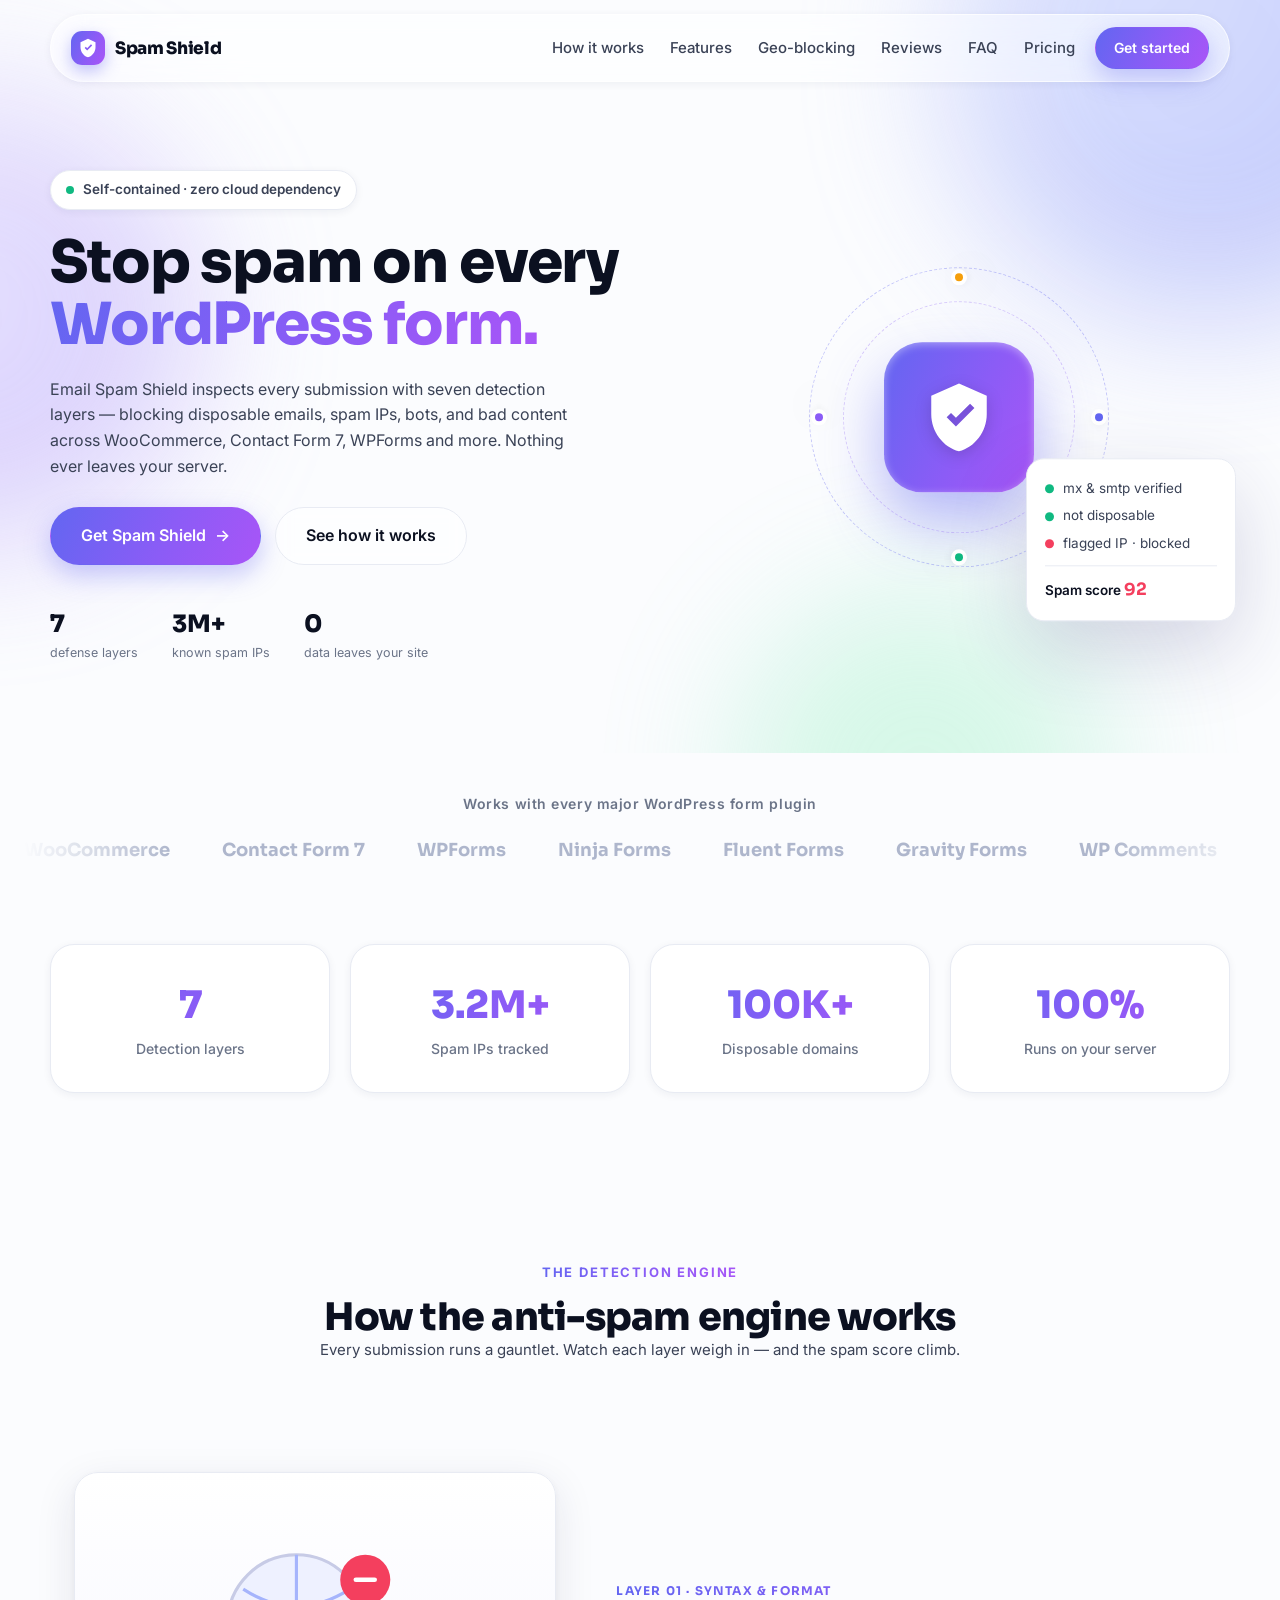
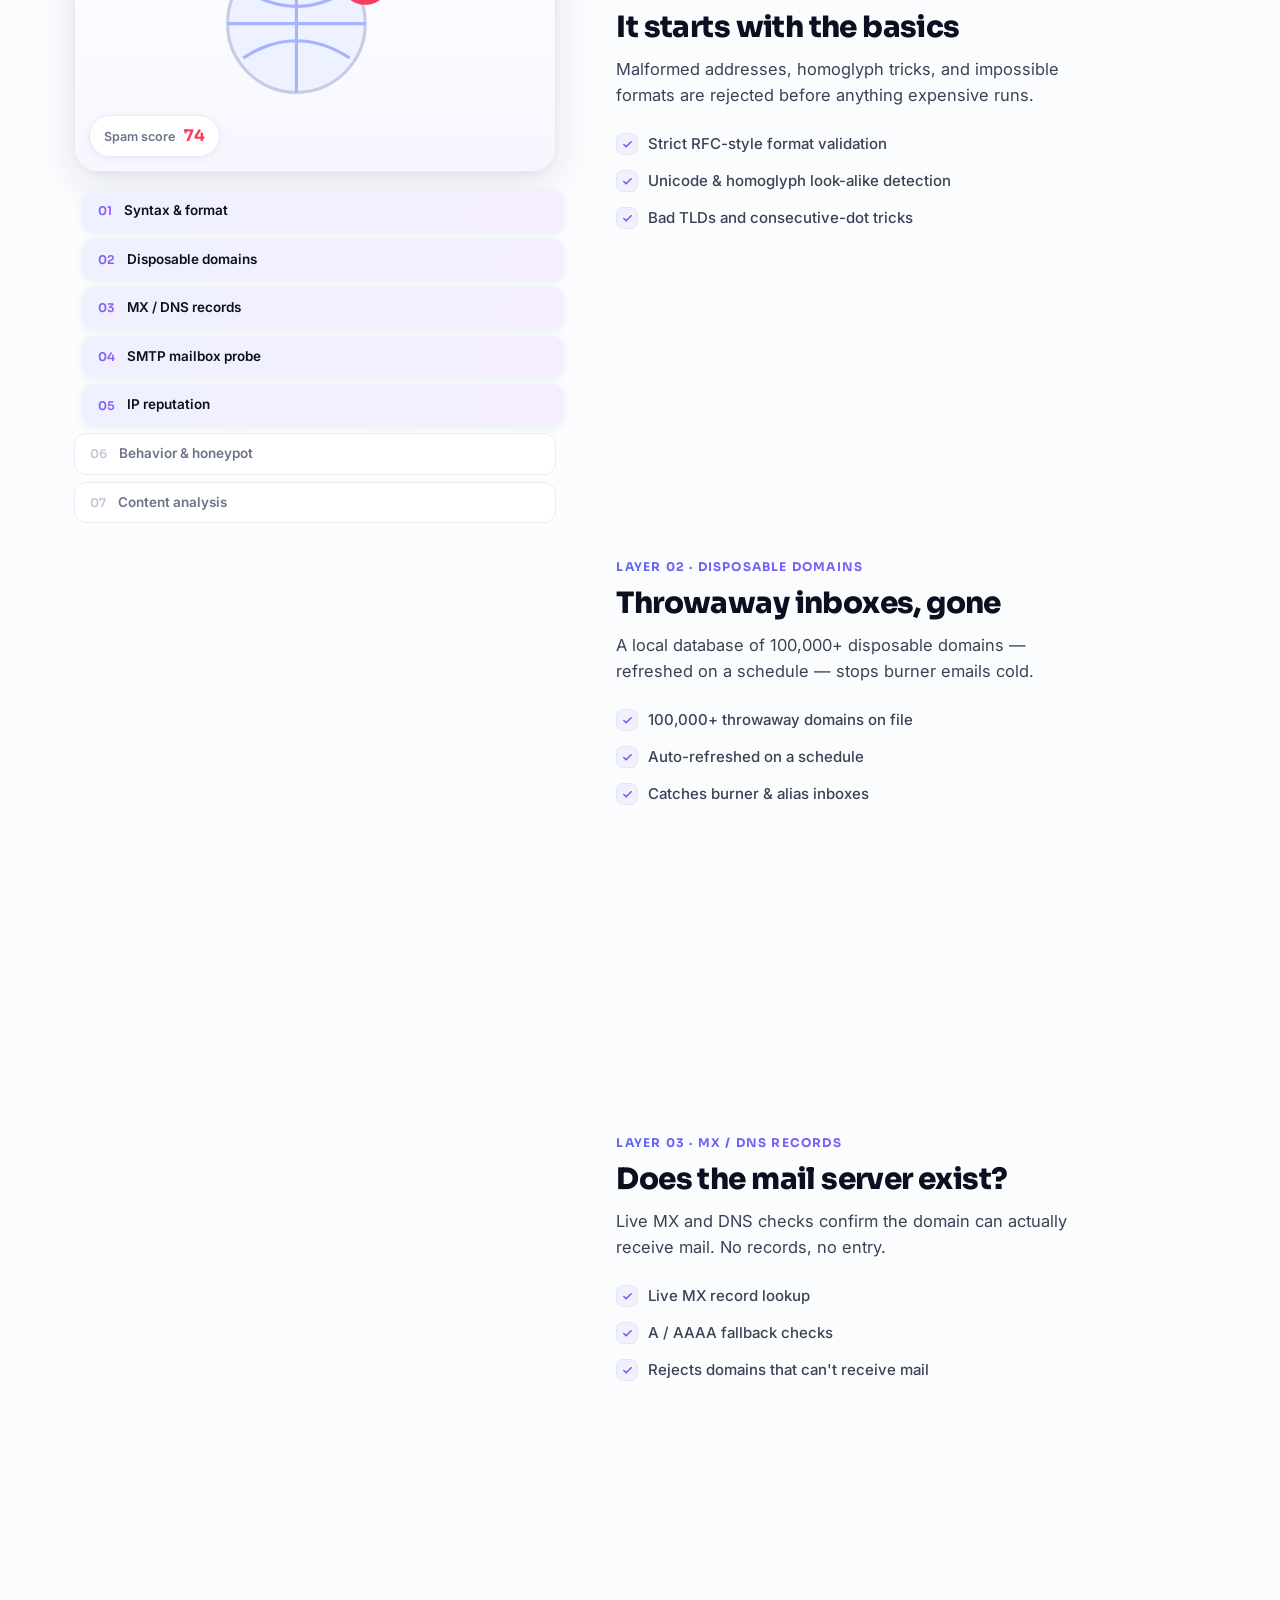
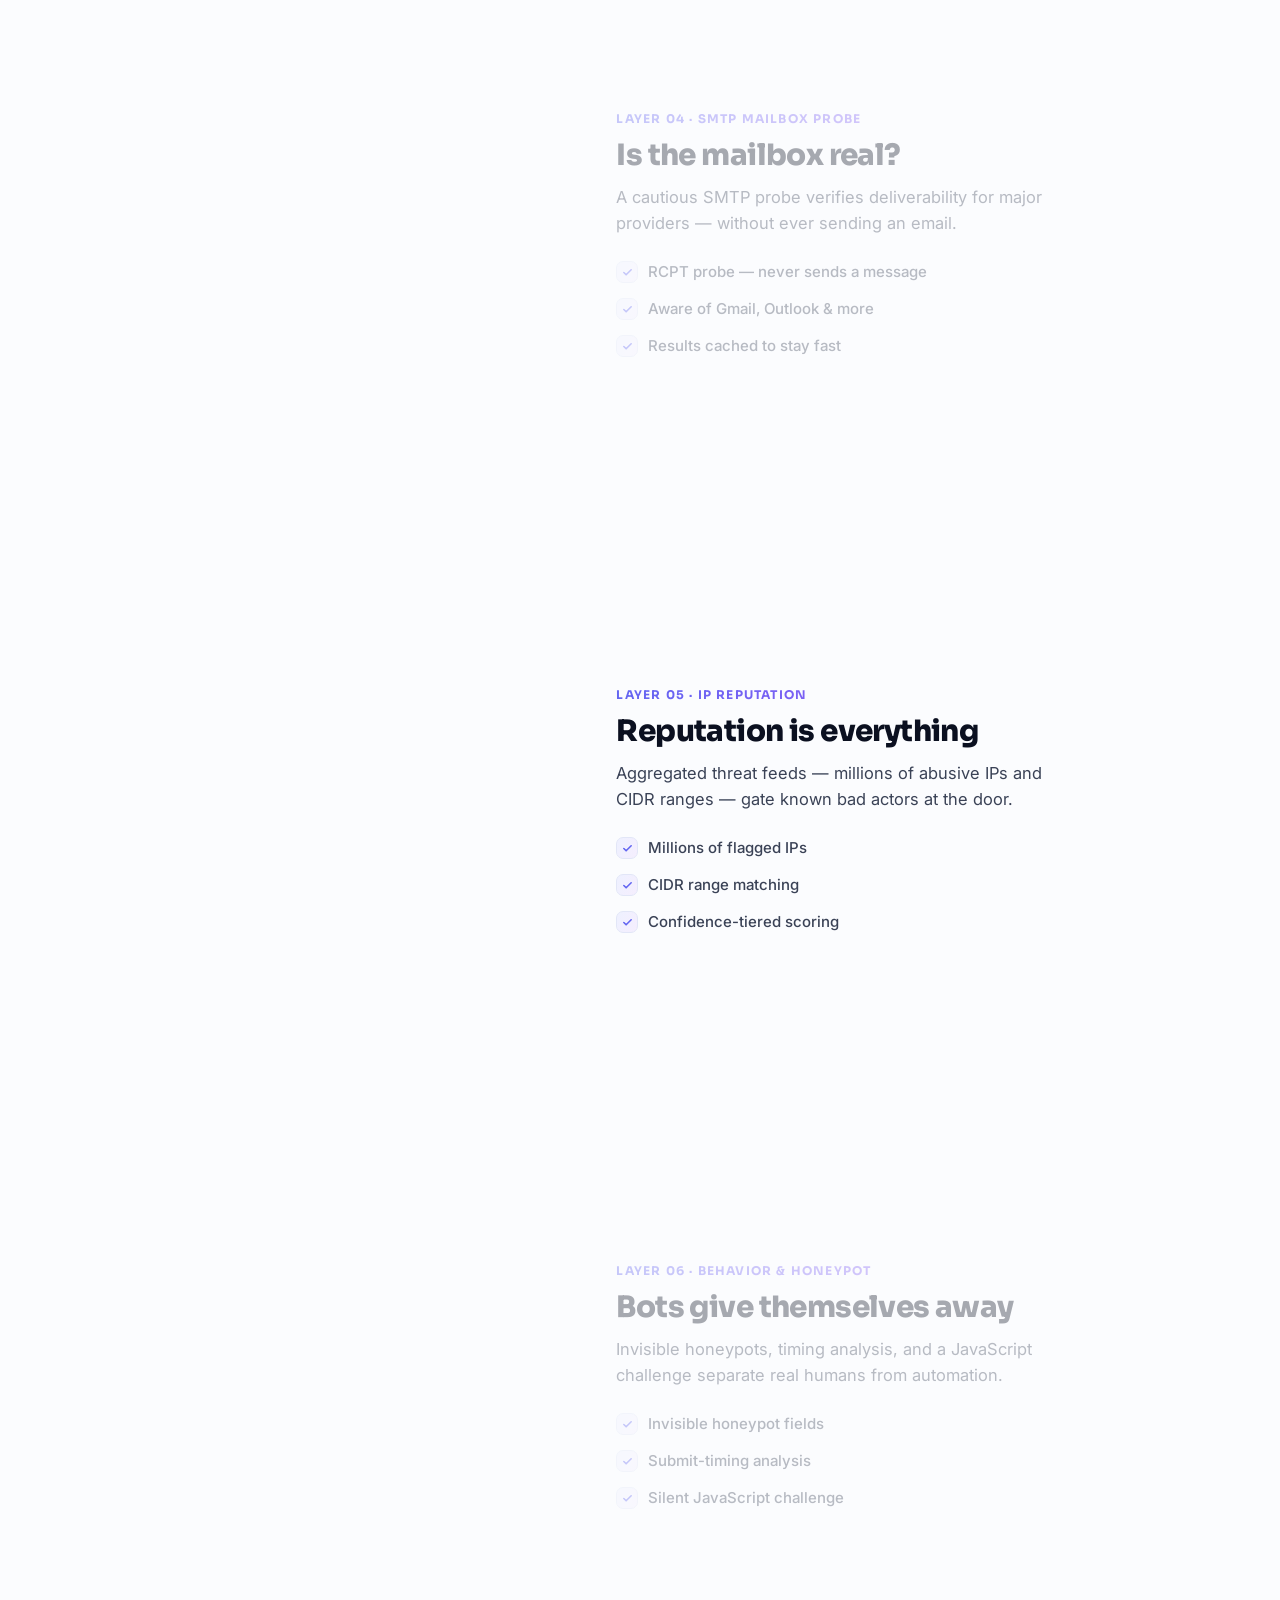
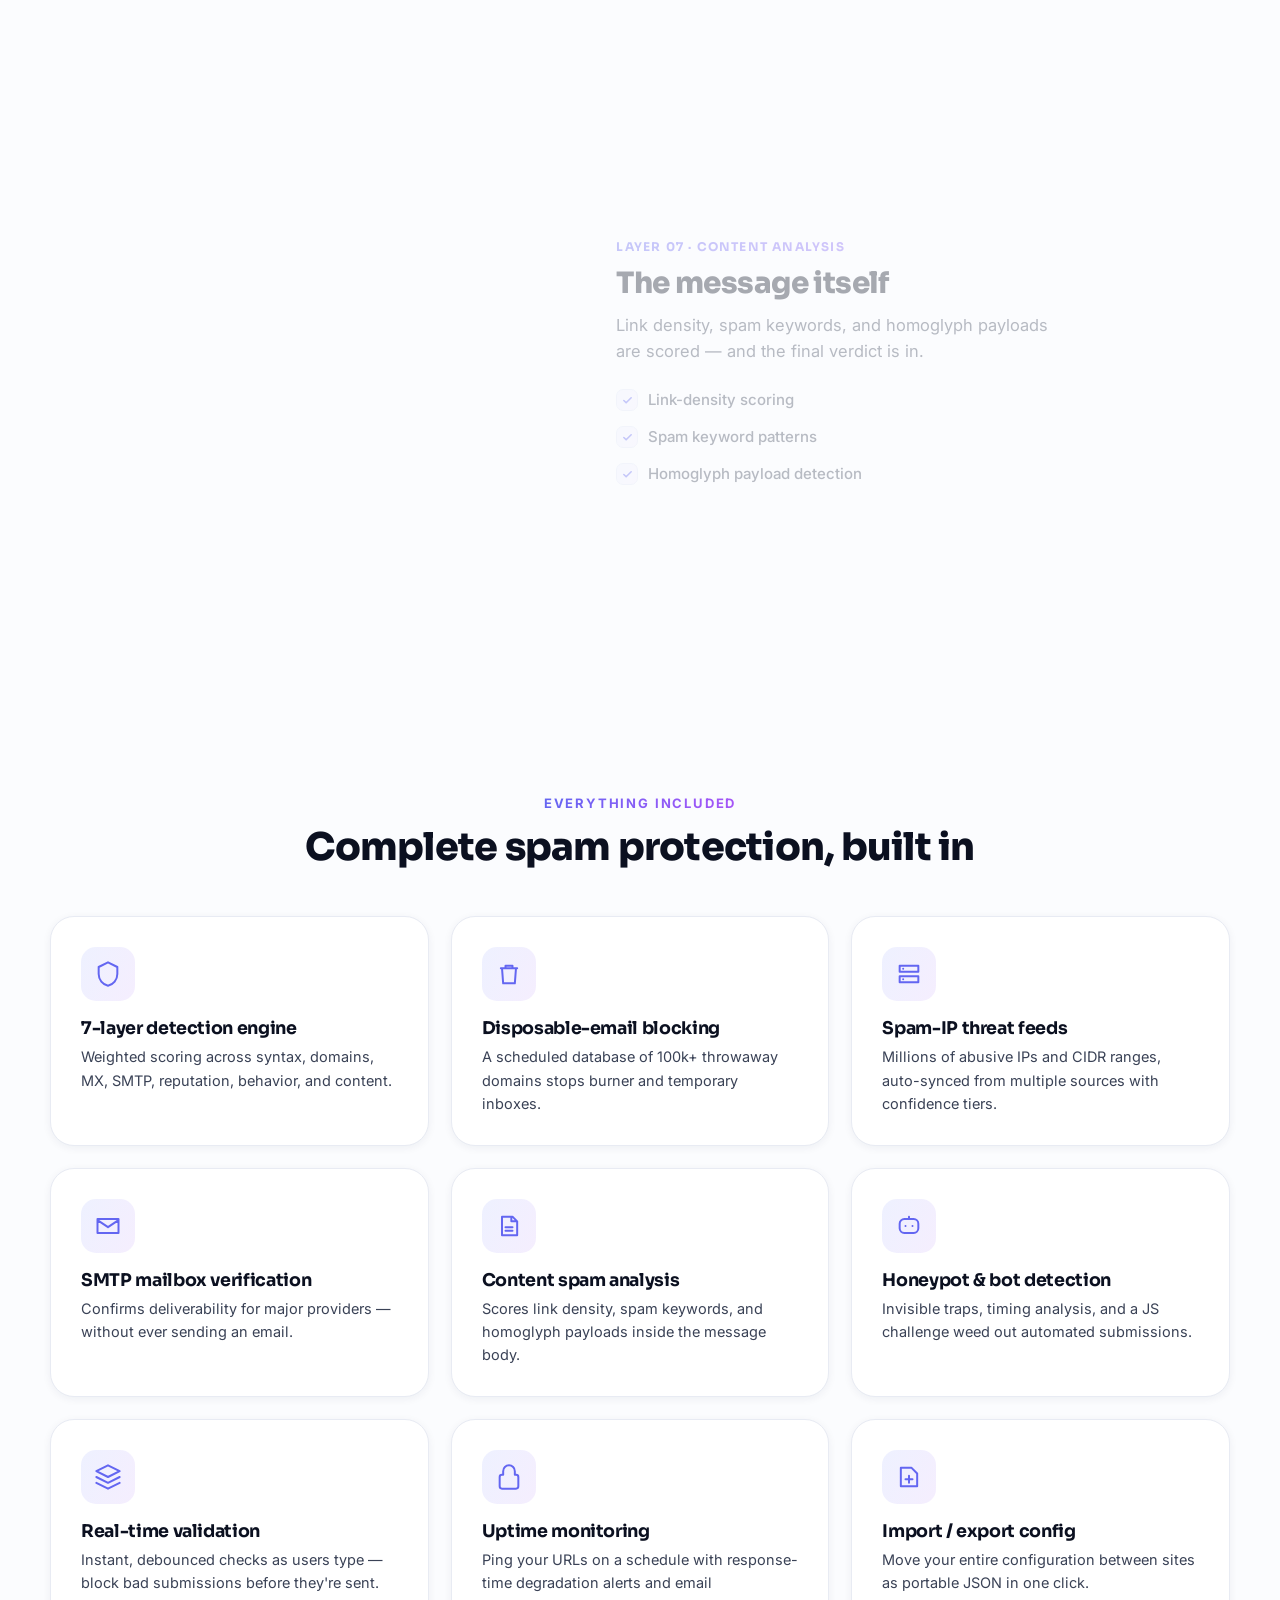
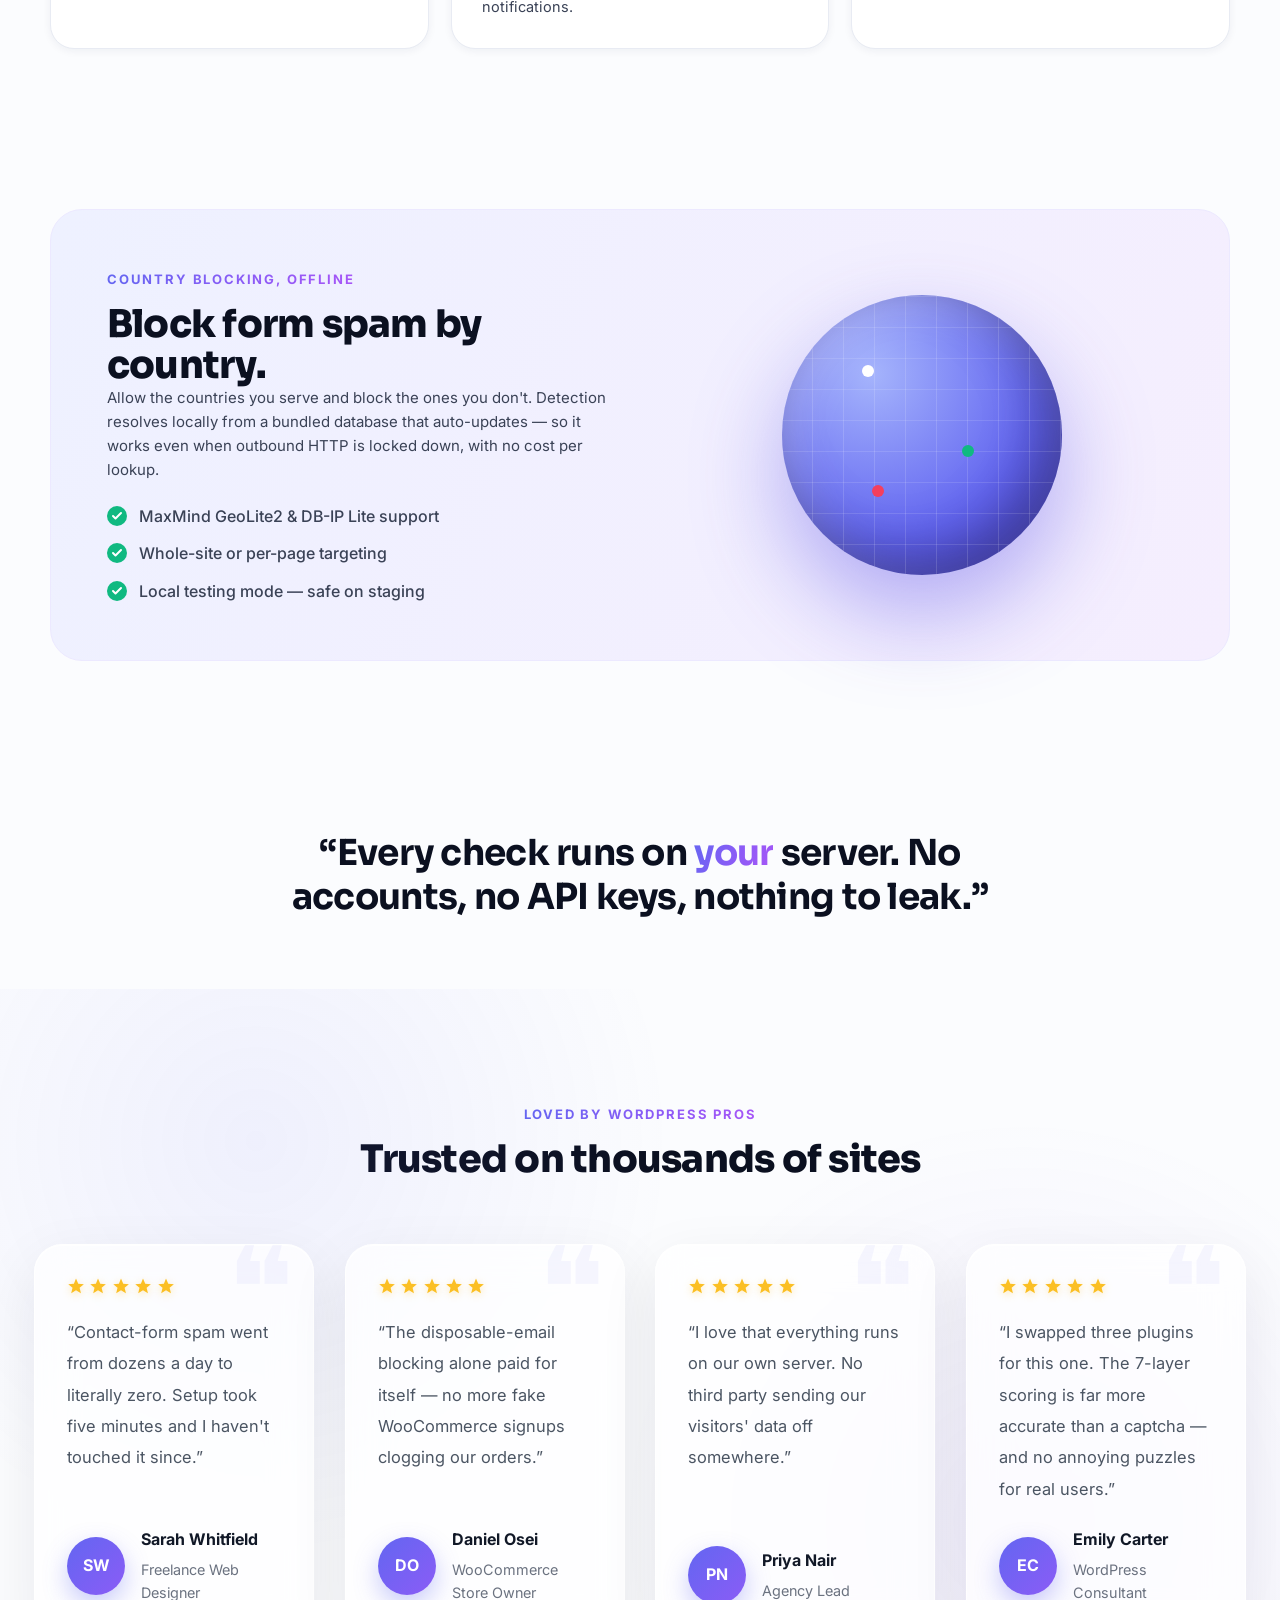
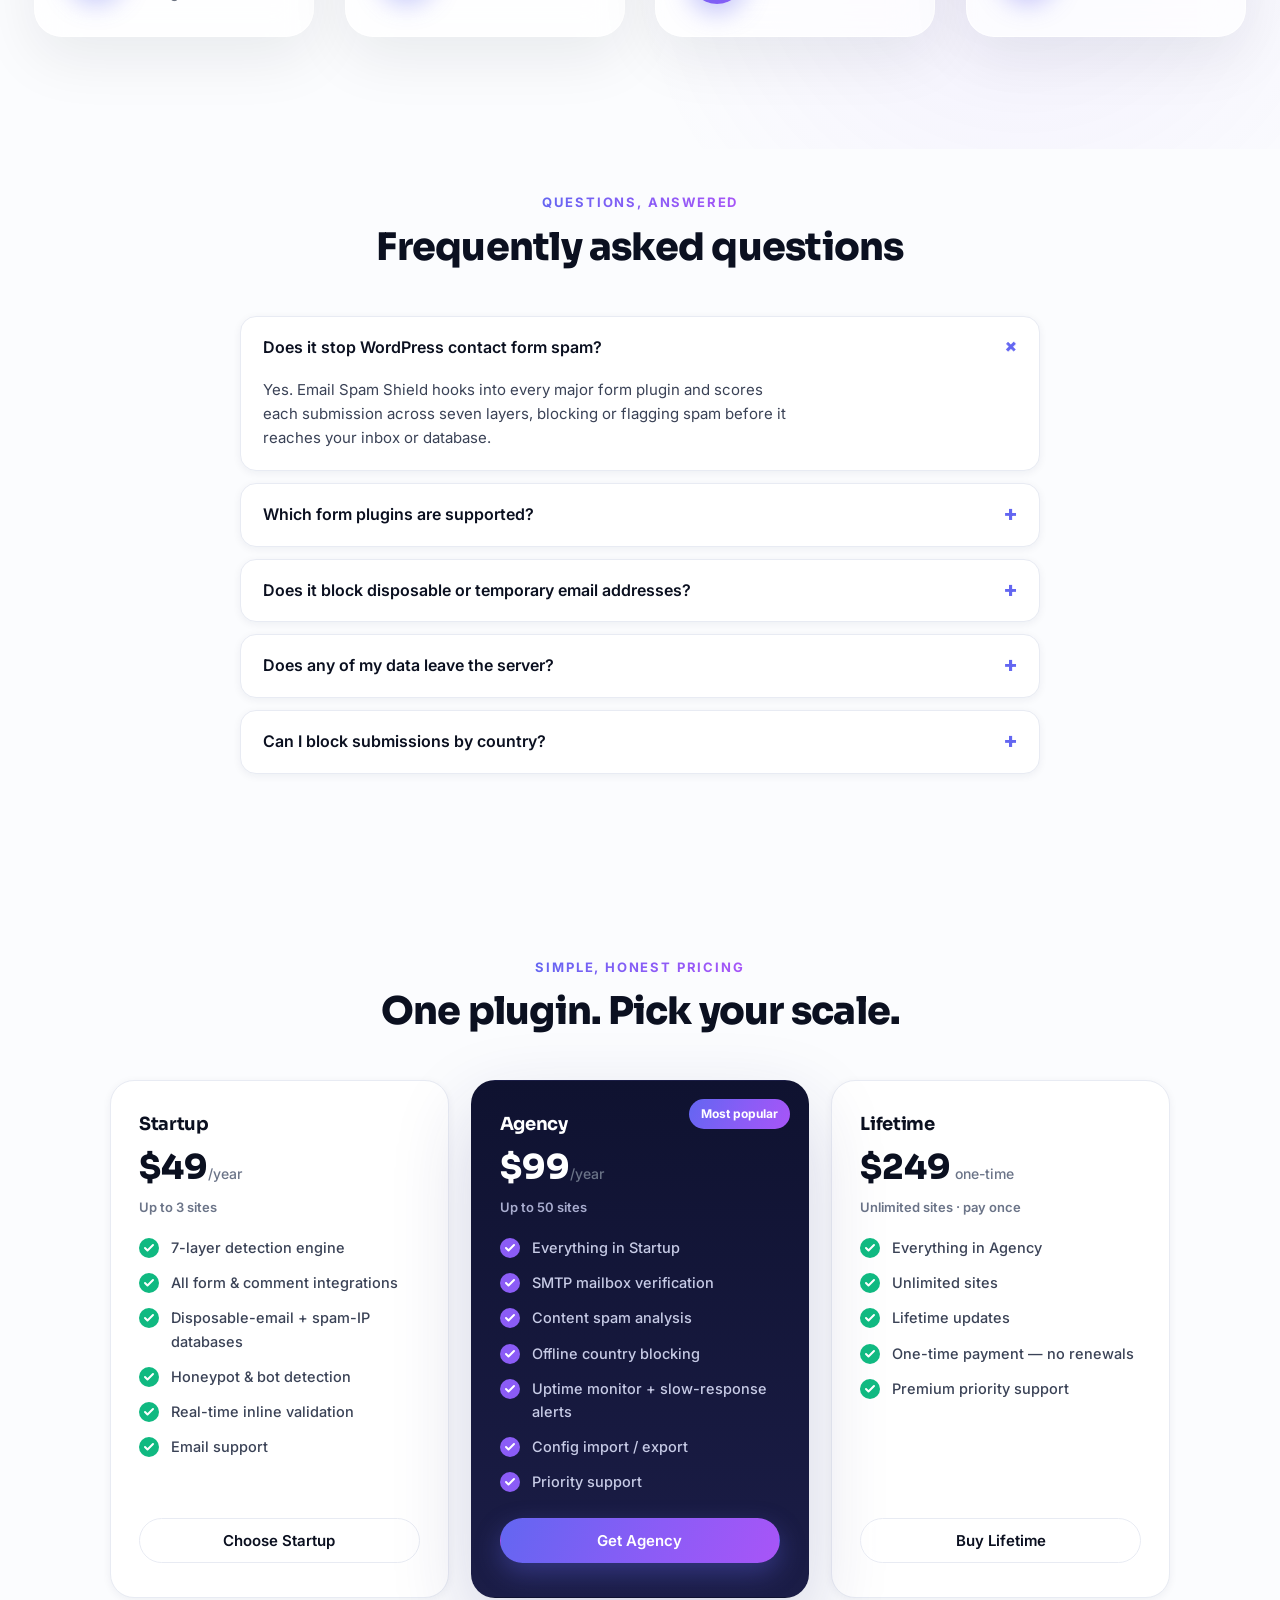
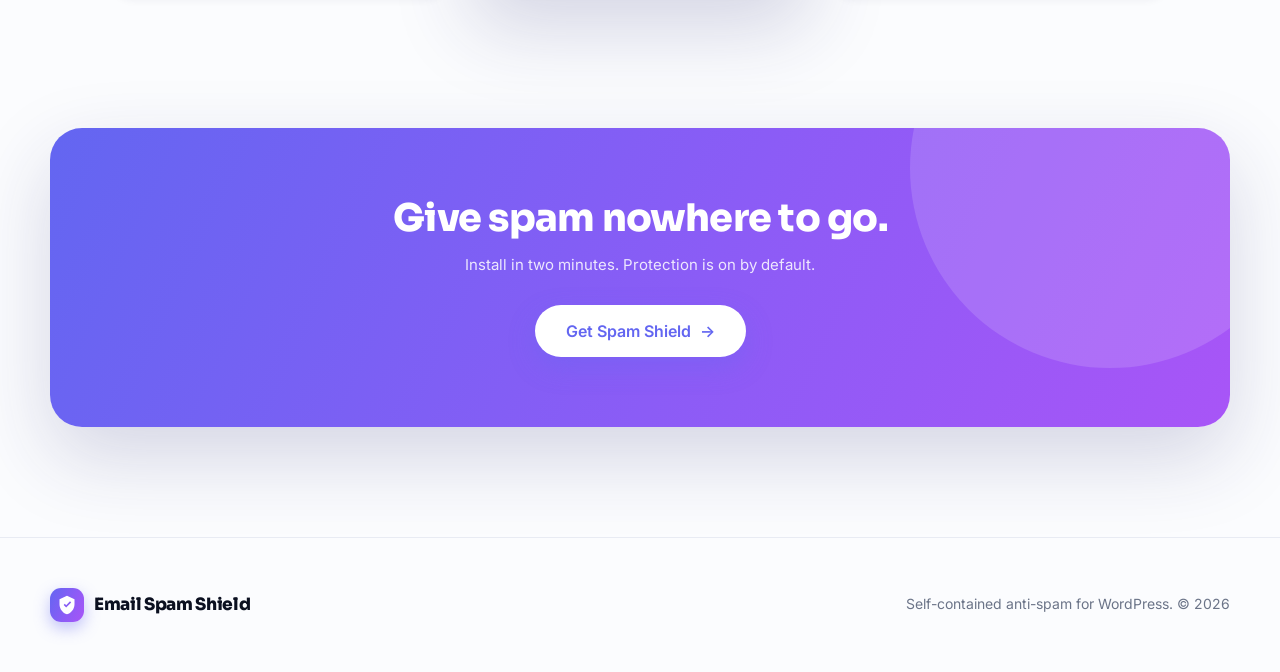
==== index.html @ 7a0c32c8 "Update index.html" ====
<!DOCTYPE html>
<html lang="en">

<head>
    <meta charset="utf-8">
    <meta name="viewport" content="width=device-width, initial-scale=1">

    <!-- ── Primary SEO ─────────────────────────────────────────────────── -->
    <title>Email Spam Shield — WordPress Anti-Spam Plugin for Forms</title>
    <meta name="description" content="Block contact-form, comment &amp; registration spam on WordPress. A 7-layer engine stops disposable emails, spam IPs, bots and bad content — no cloud, no data leaks.">
    <meta name="keywords" content="WordPress anti-spam plugin, contact form spam, stop form spam, disposable email blocker, spam IP blocking, email validation WordPress, WooCommerce spam protection, comment spam, country blocking WordPress">
    <meta name="author" content="Email Spam Shield">
    <!-- ── Google Search Console verification ──────────────────────────── -->
    <meta name="google-site-verification" content="wCppn_9DEZkIM1okCkUS2k0BqOHA5PAUrDPWjwzzSZg">

    <meta name="robots" content="index, follow, max-image-preview:large">
    <link rel="canonical" href="https://emailspamshield.com/">
    <meta name="theme-color" content="#fbfcfe">

    <!-- ── Open Graph / Twitter ────────────────────────────────────────── -->
    <meta property="og:type" content="website">
    <meta property="og:site_name" content="Email Spam Shield">
    <meta property="og:title" content="Email Spam Shield — WordPress Anti-Spam Plugin for Forms">
    <meta property="og:description" content="A 7-layer engine that stops disposable emails, spam IPs, bots and bad content across every WordPress form. Fully self-contained — nothing leaves your server.">
    <meta property="og:url" content="https://emailspamshield.com/">
    <meta property="og:image" content="https://emailspamshield.com/assets/og-image.png">
    <meta name="twitter:card" content="summary_large_image">
    <meta name="twitter:title" content="Email Spam Shield — WordPress Anti-Spam Plugin">
    <meta name="twitter:description" content="Stop form, comment &amp; registration spam on WordPress with a self-contained 7-layer engine.">
    <meta name="twitter:image" content="https://emailspamshield.com/assets/og-image.png">

    <link rel="preconnect" href="https://fonts.googleapis.com">
    <link rel="preconnect" href="https://fonts.gstatic.com" crossorigin>
    <link href="https://fonts.googleapis.com/css2?family=Inter:wght@400;500;600;700;800&family=Sora:wght@600;700;800&display=swap" rel="stylesheet">
    <link rel="stylesheet" href="assets/css/style.css">
    <link rel="icon" href="data:image/svg+xml,%3Csvg xmlns='http://www.w3.org/2000/svg' viewBox='0 0 24 24'%3E%3Cpath fill='%236366f1' d='M12 1L3 5v6c0 5.5 3.8 10.7 9 12 5.2-1.3 9-6.5 9-12V5z'/%3E%3C/svg%3E">

    <!-- ── Structured data ─────────────────────────────────────────────── -->
    <script type="application/ld+json">
        {
            "@context": "https://schema.org",
            "@type": "SoftwareApplication",
            "name": "Email Spam Shield",
            "applicationCategory": "SecurityApplication",
            "operatingSystem": "WordPress",
            "description": "A multi-layer anti-spam plugin for WordPress that blocks contact-form, comment and registration spam using disposable-email detection, spam-IP threat feeds, SMTP verification, bot detection, content analysis and offline country blocking — with zero cloud dependency.",
            "offers": {
                "@type": "Offer",
                "price": "39.00",
                "priceCurrency": "USD"
            },
            "featureList": [
                "7-layer detection engine",
                "Disposable email blocking",
                "Spam IP threat feeds",
                "SMTP mailbox verification",
                "Content spam analysis",
                "Honeypot and bot detection",
                "Offline country blocking",
                "Real-time form validation"
            ]
        }
    </script>
    <script type="application/ld+json">
        {
            "@context": "https://schema.org",
            "@type": "FAQPage",
            "mainEntity": [{
                "@type": "Question",
                "name": "Does it stop WordPress contact form spam?",
                "acceptedAnswer": {
                    "@type": "Answer",
                    "text": "Yes. Email Spam Shield hooks into every major form plugin and scores each submission across seven layers, blocking or flagging spam before it reaches your inbox or database."
                }
            }, {
                "@type": "Question",
                "name": "Which form plugins are supported?",
                "acceptedAnswer": {
                    "@type": "Answer",
                    "text": "WooCommerce, Contact Form 7, WPForms, Ninja Forms, Fluent Forms, Gravity Forms, plus native WordPress comments and user registration."
                }
            }, {
                "@type": "Question",
                "name": "Does it block disposable or temporary email addresses?",
                "acceptedAnswer": {
                    "@type": "Answer",
                    "text": "Yes. A local database of 100,000+ disposable domains is updated on a schedule and blocks burner inboxes instantly."
                }
            }, {
                "@type": "Question",
                "name": "Does any data leave my server?",
                "acceptedAnswer": {
                    "@type": "Answer",
                    "text": "No. Every check runs on your own server with no external accounts or API keys, so no visitor data is ever sent to the cloud."
                }
            }]
        }
    </script>
</head>

<body>

    <div class="scroll-progress" id="scrollProgress"></div>

    <!-- ── Nav ─────────────────────────────────────────────────────────── -->
    <header class="nav" id="nav">
        <div class="nav__inner">
            <a class="brand" href="#top" aria-label="Email Spam Shield home">
                <span class="brand__mark">
        <svg viewBox="0 0 24 24" aria-hidden="true"><path d="M12 1L3 5v6c0 5.55 3.84 10.74 9 12 5.16-1.26 9-6.45 9-12V5l-9-4zm-1 14l-3-3 1.41-1.41L11 12.17l4.59-4.58L17 9l-6 6z"/></svg>
      </span>
                <span class="brand__name">Spam&nbsp;Shield</span>
            </a>
            <nav class="nav__links" aria-label="Primary">
                <a href="#engine">How it works</a>
                <a href="#features">Features</a>
                <a href="#geo">Geo-blocking</a>
                <a href="#testimonials">Reviews</a>
                <a href="#faq">FAQ</a>
                <a href="#pricing">Pricing</a>
            </nav>
            <a href="#pricing" class="btn btn--primary btn--sm">Get started</a>
        </div>
    </header>

    <main id="top">

        <!-- ── Hero ──────────────────────────────────────────────────────── -->
        <section class="hero">
            <div class="mesh" aria-hidden="true">
                <span class="blob blob--1" data-parallax="0.18"></span>
                <span class="blob blob--2" data-parallax="0.30"></span>
                <span class="blob blob--3" data-parallax="0.12"></span>
            </div>

            <div class="hero__inner">
                <div class="hero__copy">
                    <span class="pill reveal" data-d="0"><span class="pill__dot"></span> Self-contained · zero cloud dependency</span>
                    <h1 class="hero__title reveal" data-d="1">Stop spam on every<br><span class="grad">WordPress form.</span></h1>
                    <p class="hero__sub reveal" data-d="2">Email Spam Shield inspects every submission with seven detection layers — blocking disposable emails, spam IPs, bots, and bad content across WooCommerce, Contact&nbsp;Form&nbsp;7, WPForms and more. Nothing ever leaves your server.</p>
                    <div class="hero__cta reveal" data-d="3">
                        <a href="#pricing" class="btn btn--primary btn--lg">Get Spam Shield <span class="btn__arrow">→</span></a>
                        <a href="#engine" class="btn btn--ghost btn--lg">See how it works</a>
                    </div>
                    <div class="hero__trust reveal" data-d="4">
                        <div><strong>7</strong><span>defense layers</span></div>
                        <div><strong>3M+</strong><span>known spam IPs</span></div>
                        <div><strong>0</strong><span>data leaves your site</span></div>
                    </div>
                </div>

                <div class="hero__art reveal" data-d="2" data-parallax="-0.06">
                    <div class="shield">
                        <div class="shield__ring"></div>
                        <div class="shield__ring shield__ring--2"></div>
                        <div class="shield__core">
                            <svg viewBox="0 0 24 24" aria-hidden="true"><path d="M12 1L3 5v6c0 5.55 3.84 10.74 9 12 5.16-1.26 9-6.45 9-12V5l-9-4zm-1 14l-3-3 1.41-1.41L11 12.17l4.59-4.58L17 9l-6 6z"/></svg>
                        </div>
                        <span class="orbit orbit--a"></span>
                        <span class="orbit orbit--b"></span>
                        <span class="orbit orbit--c"></span>
                        <span class="orbit orbit--d"></span>
                    </div>
                    <div class="verdict-card float">
                        <div class="verdict-card__row"><span class="dot dot--ok"></span> mx &amp; smtp verified</div>
                        <div class="verdict-card__row"><span class="dot dot--ok"></span> not disposable</div>
                        <div class="verdict-card__row"><span class="dot dot--bad"></span> flagged IP · blocked</div>
                        <div class="verdict-card__score">Spam score <b>92</b></div>
                    </div>
                </div>
            </div>

        </section>

        <!-- ── Marquee of integrations ───────────────────────────────────── -->
        <section class="strip">
            <p class="strip__label reveal">Works with every major WordPress form plugin</p>
            <div class="marquee" aria-hidden="true">
                <div class="marquee__track">
                    <span>WooCommerce</span><span>Contact Form 7</span><span>WPForms</span><span>Ninja Forms</span><span>Fluent Forms</span><span>Gravity Forms</span><span>WP Comments</span><span>Registration</span>
                    <span>WooCommerce</span><span>Contact Form 7</span><span>WPForms</span><span>Ninja Forms</span><span>Fluent Forms</span><span>Gravity Forms</span><span>WP Comments</span><span>Registration</span>
                </div>
            </div>
        </section>

        <!-- ── Stats ─────────────────────────────────────────────────────── -->
        <section class="stats">
            <div class="stats__grid">
                <div class="stat reveal" data-d="0"><span class="stat__num" data-count="7">0</span><span class="stat__label">Detection layers</span></div>
                <div class="stat reveal" data-d="1"><span class="stat__num" data-count="3200000" data-suffix="+">0</span><span class="stat__label">Spam IPs tracked</span></div>
                <div class="stat reveal" data-d="2"><span class="stat__num" data-count="100000" data-suffix="+">0</span><span class="stat__label">Disposable domains</span></div>
                <div class="stat reveal" data-d="3"><span class="stat__num" data-count="100" data-suffix="%">0</span><span class="stat__label">Runs on your server</span></div>
            </div>
        </section>

        <!-- ── Pinned scrollytelling: the engine ─────────────────────────── -->
        <section class="engine" id="engine">
            <div class="engine__head reveal">
                <span class="eyebrow">The detection engine</span>
                <h2 class="h2">How the anti-spam engine works</h2>
                <p class="lead">Every submission runs a gauntlet. Watch each layer weigh in — and the spam score climb.</p>
            </div>

            <div class="engine__grid">
                <!-- Sticky visual: illustration swaps per step -->
                <div class="engine__viz">
                    <div class="scene-card">
                        <div class="scene-stage">
                            <svg class="scene on" data-scene="0" viewBox="0 0 240 170" aria-hidden="true">
              <rect x="30" y="62" width="180" height="46" rx="12" fill="#fff" stroke="#e8ebf3" stroke-width="2"/>
              <text x="46" y="91" font-family="Inter,sans-serif" font-size="18" fill="#9aa2b8">jo##n@@x..co</text>
              <circle cx="196" cy="54" r="16" fill="#f43f5e"/>
              <path d="M190 48l12 12M202 48l-12 12" stroke="#fff" stroke-width="2.6" stroke-linecap="round"/>
            </svg>
                            <svg class="scene" data-scene="1" viewBox="0 0 240 170" aria-hidden="true">
              <rect x="86" y="64" width="68" height="66" rx="8" fill="#fff" stroke="#e8ebf3" stroke-width="2"/>
              <rect x="76" y="54" width="88" height="12" rx="6" fill="#8b5cf6"/>
              <path d="M104 78v40M120 78v40M136 78v40" stroke="#c7cbe6" stroke-width="3" stroke-linecap="round"/>
              <circle cx="120" cy="40" r="15" fill="#6366f1"/>
              <text x="120" y="46" text-anchor="middle" font-size="16" fill="#fff" font-family="Inter,sans-serif">@</text>
            </svg>
                            <svg class="scene" data-scene="2" viewBox="0 0 240 170" aria-hidden="true">
              <rect x="72" y="58" width="82" height="26" rx="6" fill="#fff" stroke="#e8ebf3" stroke-width="2"/>
              <rect x="72" y="90" width="82" height="26" rx="6" fill="#fff" stroke="#e8ebf3" stroke-width="2"/>
              <circle cx="88" cy="71" r="4" fill="#10b981"/><circle cx="88" cy="103" r="4" fill="#10b981"/>
              <path d="M168 64a30 30 0 0 1 0 46" fill="none" stroke="#6366f1" stroke-width="3" stroke-linecap="round"/>
              <path d="M180 54a44 44 0 0 1 0 66" fill="none" stroke="#a5b4fc" stroke-width="3" stroke-linecap="round"/>
            </svg>
                            <svg class="scene" data-scene="3" viewBox="0 0 240 170" aria-hidden="true">
              <rect x="62" y="56" width="92" height="60" rx="10" fill="#fff" stroke="#e8ebf3" stroke-width="2"/>
              <path d="M62 64l46 30 46-30" fill="none" stroke="#c7cbe6" stroke-width="2.5"/>
              <circle cx="150" cy="106" r="20" fill="none" stroke="#6366f1" stroke-width="4"/>
              <path d="M164 120l16 16" stroke="#6366f1" stroke-width="5" stroke-linecap="round"/>
              <path d="M142 106l5 6 11-13" fill="none" stroke="#10b981" stroke-width="3.6" stroke-linecap="round" stroke-linejoin="round"/>
            </svg>
                            <svg class="scene" data-scene="4" viewBox="0 0 240 170" aria-hidden="true">
              <circle cx="108" cy="86" r="44" fill="#eef1ff" stroke="#c7cbe6" stroke-width="2"/>
              <path d="M64 86h88M108 42v88M74 64q34 22 68 0M74 108q34-22 68 0" fill="none" stroke="#a5b4fc" stroke-width="2"/>
              <circle cx="152" cy="58" r="16" fill="#f43f5e"/>
              <path d="M146 58h12" stroke="#fff" stroke-width="3" stroke-linecap="round"/>
            </svg>
                            <svg class="scene" data-scene="5" viewBox="0 0 240 170" aria-hidden="true">
              <rect x="82" y="58" width="70" height="56" rx="13" fill="#fff" stroke="#e8ebf3" stroke-width="2"/>
              <circle cx="103" cy="83" r="6" fill="#6366f1"/><circle cx="131" cy="83" r="6" fill="#6366f1"/>
              <path d="M101 100h32" stroke="#c7cbe6" stroke-width="3" stroke-linecap="round"/>
              <path d="M117 58v-13" stroke="#8b5cf6" stroke-width="3"/><circle cx="117" cy="40" r="5" fill="#8b5cf6"/>
              <path d="M150 112l24 9-10 4 6 12-5 3-6-12-9 6z" fill="#0b1020"/>
            </svg>
                            <svg class="scene" data-scene="6" viewBox="0 0 240 170" aria-hidden="true">
              <rect x="76" y="42" width="86" height="90" rx="10" fill="#fff" stroke="#e8ebf3" stroke-width="2"/>
              <path d="M90 64h58M90 80h58M90 96h40" stroke="#c7cbe6" stroke-width="4" stroke-linecap="round"/>
              <rect x="90" y="108" width="36" height="10" rx="5" fill="#a5b4fc"/>
              <path d="M150 38v26M150 38l20 6-20 7" fill="none" stroke="#f43f5e" stroke-width="3" stroke-linejoin="round"/>
            </svg>
                        </div>
                        <div class="scene-score">Spam score <b id="sceneScore">8</b></div>
                    </div>
                    <ul class="layers" id="layers">
                        <li data-layer="0"><span class="layers__i">01</span> Syntax &amp; format</li>
                        <li data-layer="1"><span class="layers__i">02</span> Disposable domains</li>
                        <li data-layer="2"><span class="layers__i">03</span> MX / DNS records</li>
                        <li data-layer="3"><span class="layers__i">04</span> SMTP mailbox probe</li>
                        <li data-layer="4"><span class="layers__i">05</span> IP reputation</li>
                        <li data-layer="5"><span class="layers__i">06</span> Behavior &amp; honeypot</li>
                        <li data-layer="6"><span class="layers__i">07</span> Content analysis</li>
                    </ul>
                </div>

                <!-- Steps -->
                <div class="engine__steps" id="engineSteps">
                    <article class="step" data-step="0" data-score="8">
                        <span class="step__kicker">Layer 01 · Syntax &amp; format</span>
                        <h3>It starts with the basics</h3>
                        <p>Malformed addresses, homoglyph tricks, and impossible formats are rejected before anything expensive runs.</p>
                        <ul class="step__points">
                            <li>Strict RFC-style format validation</li>
                            <li>Unicode &amp; homoglyph look-alike detection</li>
                            <li>Bad TLDs and consecutive-dot tricks</li>
                        </ul>
                    </article>
                    <article class="step" data-step="1" data-score="24">
                        <span class="step__kicker">Layer 02 · Disposable domains</span>
                        <h3>Throwaway inboxes, gone</h3>
                        <p>A local database of 100,000+ disposable domains — refreshed on a schedule — stops burner emails cold.</p>
                        <ul class="step__points">
                            <li>100,000+ throwaway domains on file</li>
                            <li>Auto-refreshed on a schedule</li>
                            <li>Catches burner &amp; alias inboxes</li>
                        </ul>
                    </article>
                    <article class="step" data-step="2" data-score="38">
                        <span class="step__kicker">Layer 03 · MX / DNS records</span>
                        <h3>Does the mail server exist?</h3>
                        <p>Live MX and DNS checks confirm the domain can actually receive mail. No records, no entry.</p>
                        <ul class="step__points">
                            <li>Live MX record lookup</li>
                            <li>A / AAAA fallback checks</li>
                            <li>Rejects domains that can't receive mail</li>
                        </ul>
                    </article>
                    <article class="step" data-step="3" data-score="55">
                        <span class="step__kicker">Layer 04 · SMTP mailbox probe</span>
                        <h3>Is the mailbox real?</h3>
                        <p>A cautious SMTP probe verifies deliverability for major providers — without ever sending an email.</p>
                        <ul class="step__points">
                            <li>RCPT probe — never sends a message</li>
                            <li>Aware of Gmail, Outlook &amp; more</li>
                            <li>Results cached to stay fast</li>
                        </ul>
                    </article>
                    <article class="step" data-step="4" data-score="74">
                        <span class="step__kicker">Layer 05 · IP reputation</span>
                        <h3>Reputation is everything</h3>
                        <p>Aggregated threat feeds — millions of abusive IPs and CIDR ranges — gate known bad actors at the door.</p>
                        <ul class="step__points">
                            <li>Millions of flagged IPs</li>
                            <li>CIDR range matching</li>
                            <li>Confidence-tiered scoring</li>
                        </ul>
                    </article>
                    <article class="step" data-step="5" data-score="85">
                        <span class="step__kicker">Layer 06 · Behavior &amp; honeypot</span>
                        <h3>Bots give themselves away</h3>
                        <p>Invisible honeypots, timing analysis, and a JavaScript challenge separate real humans from automation.</p>
                        <ul class="step__points">
                            <li>Invisible honeypot fields</li>
                            <li>Submit-timing analysis</li>
                            <li>Silent JavaScript challenge</li>
                        </ul>
                    </article>
                    <article class="step" data-step="6" data-score="92">
                        <span class="step__kicker">Layer 07 · Content analysis</span>
                        <h3>The message itself</h3>
                        <p>Link density, spam keywords, and homoglyph payloads are scored — and the final verdict is in.</p>
                        <ul class="step__points">
                            <li>Link-density scoring</li>
                            <li>Spam keyword patterns</li>
                            <li>Homoglyph payload detection</li>
                        </ul>
                    </article>
                </div>
            </div>
        </section>

        <!-- ── Features ──────────────────────────────────────────────────── -->
        <section class="features" id="features">
            <div class="section-head reveal">
                <span class="eyebrow">Everything included</span>
                <h2 class="h2">Complete spam protection, built in</h2>
            </div>
            <div class="feat-grid">
                <article class="feat reveal" data-d="0">
                    <div class="feat__icon"><svg viewBox="0 0 24 24"><path d="M12 2 4 6v6c0 5 3.4 8.9 8 10 4.6-1.1 8-5 8-10V6z"/></svg></div>
                    <h3>7-layer detection engine</h3>
                    <p>Weighted scoring across syntax, domains, MX, SMTP, reputation, behavior, and content.</p>
                </article>
                <article class="feat reveal" data-d="1">
                    <div class="feat__icon"><svg viewBox="0 0 24 24"><path d="M5 7h14M9 7V5h6v2M6 7l1 13h10l1-13"/></svg></div>
                    <h3>Disposable-email blocking</h3>
                    <p>A scheduled database of 100k+ throwaway domains stops burner and temporary inboxes.</p>
                </article>
                <article class="feat reveal" data-d="2">
                    <div class="feat__icon"><svg viewBox="0 0 24 24"><path d="M4 5h16v5H4zm0 9h16v5H4zM7 7.5h.01M7 16.5h.01"/></svg></div>
                    <h3>Spam-IP threat feeds</h3>
                    <p>Millions of abusive IPs and CIDR ranges, auto-synced from multiple sources with confidence tiers.</p>
                </article>
                <article class="feat reveal" data-d="0">
                    <div class="feat__icon"><svg viewBox="0 0 24 24"><path d="M3 6h18v12H3zM3 7l9 6 9-6"/></svg></div>
                    <h3>SMTP mailbox verification</h3>
                    <p>Confirms deliverability for major providers — without ever sending an email.</p>
                </article>
                <article class="feat reveal" data-d="1">
                    <div class="feat__icon"><svg viewBox="0 0 24 24"><path d="M6 4h9l4 4v12H6zM14 4v4h4M9 13h6M9 16h6"/></svg></div>
                    <h3>Content spam analysis</h3>
                    <p>Scores link density, spam keywords, and homoglyph payloads inside the message body.</p>
                </article>
                <article class="feat reveal" data-d="2">
                    <div class="feat__icon"><svg viewBox="0 0 24 24"><path d="M8 6h8a4 4 0 014 4v4a4 4 0 01-4 4H8a4 4 0 01-4-4v-4a4 4 0 014-4zM9 12h.01M15 12h.01M12 4v2"/></svg></div>
                    <h3>Honeypot &amp; bot detection</h3>
                    <p>Invisible traps, timing analysis, and a JS challenge weed out automated submissions.</p>
                </article>
                <article class="feat reveal" data-d="0">
                    <div class="feat__icon"><svg viewBox="0 0 24 24"><path d="M12 2 2 7l10 5 10-5zM2 17l10 5 10-5M2 12l10 5 10-5"/></svg></div>
                    <h3>Real-time validation</h3>
                    <p>Instant, debounced checks as users type — block bad submissions before they're sent.</p>
                </article>
                <article class="feat reveal" data-d="1">
                    <div class="feat__icon"><svg viewBox="0 0 24 24"><path d="M12 2a5 5 0 015 5v3h1a2 2 0 012 2v8a2 2 0 01-2 2H6a2 2 0 01-2-2v-8a2 2 0 012-2h1V7a5 5 0 015-5z"/></svg></div>
                    <h3>Uptime monitoring</h3>
                    <p>Ping your URLs on a schedule with response-time degradation alerts and email notifications.</p>
                </article>
                <article class="feat reveal" data-d="2">
                    <div class="feat__icon"><svg viewBox="0 0 24 24"><path d="M5 20V4h9l5 5v11zM12 11v6M9 14h6"/></svg></div>
                    <h3>Import / export config</h3>
                    <p>Move your entire configuration between sites as portable JSON in one click.</p>
                </article>
            </div>
        </section>

        <!-- ── Geo spotlight ─────────────────────────────────────────────── -->
        <section class="geo" id="geo">
            <div class="geo__inner">
                <div class="geo__copy reveal">
                    <span class="eyebrow">Country blocking, offline</span>
                    <h2 class="h2">Block form spam by country.</h2>
                    <p class="lead">Allow the countries you serve and block the ones you don't. Detection resolves locally from a bundled database that auto-updates — so it works even when outbound HTTP is locked down, with no cost per lookup.</p>
                    <ul class="ticks">
                        <li>MaxMind GeoLite2 &amp; DB-IP Lite support</li>
                        <li>Whole-site or per-page targeting</li>
                        <li>Local testing mode — safe on staging</li>
                    </ul>
                </div>
                <div class="geo__art reveal" data-d="1">
                    <div class="globe">
                        <span class="globe__grid"></span>
                        <span class="ping ping--1"></span>
                        <span class="ping ping--2"></span>
                        <span class="ping ping--3"></span>
                    </div>
                </div>
            </div>
        </section>

        <!-- ── Callout ───────────────────────────────────────────────────── -->
        <section class="quote">
            <p class="quote__text reveal">“Every check runs on <span class="grad">your</span> server. No accounts, no API keys, nothing to leak.”</p>
        </section>

        <!-- ── Testimonials ──────────────────────────────────────────────── -->
        <section class="testi" id="testimonials">
            <div class="section-head reveal">
                <span class="eyebrow">Loved by WordPress pros</span>
                <h2 class="h2">Trusted on thousands of sites</h2>
            </div>
            <div class="testi-grid testi-slider testi-track">
                <article class="testi-card reveal" data-d="0">
                    <div class="testi-stars" aria-label="5 out of 5 stars">
                        <svg viewBox="0 0 24 24"><path d="M12 2l3 6.9 7.5.6-5.7 4.9 1.8 7.3L12 17.8 5.6 21.7l1.8-7.3L1.7 9.5l7.5-.6z"/></svg><svg viewBox="0 0 24 24"><path d="M12 2l3 6.9 7.5.6-5.7 4.9 1.8 7.3L12 17.8 5.6 21.7l1.8-7.3L1.7 9.5l7.5-.6z"/></svg>
                        <svg viewBox="0 0 24 24">
                            <path d="M12 2l3 6.9 7.5.6-5.7 4.9 1.8 7.3L12 17.8 5.6 21.7l1.8-7.3L1.7 9.5l7.5-.6z" />
                            </svg><svg viewBox="0 0 24 24"><path d="M12 2l3 6.9 7.5.6-5.7 4.9 1.8 7.3L12 17.8 5.6 21.7l1.8-7.3L1.7 9.5l7.5-.6z"/></svg><svg viewBox="0 0 24 24"><path d="M12 2l3 6.9 7.5.6-5.7 4.9 1.8 7.3L12 17.8 5.6 21.7l1.8-7.3L1.7 9.5l7.5-.6z"/></svg>
                    </div>
                    <p>“Contact-form spam went from dozens a day to literally zero. Setup took five minutes and I haven't touched it since.”</p>
                    <div class="testi-author">
                        <span class="testi-avatar">SW</span>
                        <div>
                            <div class="testi-name">Sarah Whitfield</div>
                            <div class="testi-role">Freelance Web Designer</div>
                        </div>
                    </div>
                </article>
                <article class="testi-card reveal" data-d="1">
                    <div class="testi-stars" aria-label="5 out of 5 stars">
                        <svg viewBox="0 0 24 24"><path d="M12 2l3 6.9 7.5.6-5.7 4.9 1.8 7.3L12 17.8 5.6 21.7l1.8-7.3L1.7 9.5l7.5-.6z"/></svg><svg viewBox="0 0 24 24"><path d="M12 2l3 6.9 7.5.6-5.7 4.9 1.8 7.3L12 17.8 5.6 21.7l1.8-7.3L1.7 9.5l7.5-.6z"/></svg>
                        <svg viewBox="0 0 24 24">
                            <path d="M12 2l3 6.9 7.5.6-5.7 4.9 1.8 7.3L12 17.8 5.6 21.7l1.8-7.3L1.7 9.5l7.5-.6z" />
                            </svg><svg viewBox="0 0 24 24"><path d="M12 2l3 6.9 7.5.6-5.7 4.9 1.8 7.3L12 17.8 5.6 21.7l1.8-7.3L1.7 9.5l7.5-.6z"/></svg><svg viewBox="0 0 24 24"><path d="M12 2l3 6.9 7.5.6-5.7 4.9 1.8 7.3L12 17.8 5.6 21.7l1.8-7.3L1.7 9.5l7.5-.6z"/></svg>
                    </div>
                    <p>“The disposable-email blocking alone paid for itself — no more fake WooCommerce signups clogging our orders.”</p>
                    <div class="testi-author">
                        <span class="testi-avatar">DO</span>
                        <div>
                            <div class="testi-name">Daniel Osei</div>
                            <div class="testi-role">WooCommerce Store Owner</div>
                        </div>
                    </div>
                </article>
                <article class="testi-card reveal" data-d="2">
                    <div class="testi-stars" aria-label="5 out of 5 stars">
                        <svg viewBox="0 0 24 24"><path d="M12 2l3 6.9 7.5.6-5.7 4.9 1.8 7.3L12 17.8 5.6 21.7l1.8-7.3L1.7 9.5l7.5-.6z"/></svg><svg viewBox="0 0 24 24"><path d="M12 2l3 6.9 7.5.6-5.7 4.9 1.8 7.3L12 17.8 5.6 21.7l1.8-7.3L1.7 9.5l7.5-.6z"/></svg>
                        <svg viewBox="0 0 24 24">
                            <path d="M12 2l3 6.9 7.5.6-5.7 4.9 1.8 7.3L12 17.8 5.6 21.7l1.8-7.3L1.7 9.5l7.5-.6z" />
                            </svg><svg viewBox="0 0 24 24"><path d="M12 2l3 6.9 7.5.6-5.7 4.9 1.8 7.3L12 17.8 5.6 21.7l1.8-7.3L1.7 9.5l7.5-.6z"/></svg><svg viewBox="0 0 24 24"><path d="M12 2l3 6.9 7.5.6-5.7 4.9 1.8 7.3L12 17.8 5.6 21.7l1.8-7.3L1.7 9.5l7.5-.6z"/></svg>
                    </div>
                    <p>“I love that everything runs on our own server. No third party sending our visitors' data off somewhere.”</p>
                    <div class="testi-author">
                        <span class="testi-avatar">PN</span>
                        <div>
                            <div class="testi-name">Priya Nair</div>
                            <div class="testi-role">Agency Lead</div>
                        </div>
                    </div>
                </article>
                <article class="testi-card reveal" data-d="1">
                    <div class="testi-stars" aria-label="5 out of 5 stars">
                        <svg viewBox="0 0 24 24"><path d="M12 2l3 6.9 7.5.6-5.7 4.9 1.8 7.3L12 17.8 5.6 21.7l1.8-7.3L1.7 9.5l7.5-.6z"/></svg><svg viewBox="0 0 24 24"><path d="M12 2l3 6.9 7.5.6-5.7 4.9 1.8 7.3L12 17.8 5.6 21.7l1.8-7.3L1.7 9.5l7.5-.6z"/></svg>
                        <svg viewBox="0 0 24 24">
                            <path d="M12 2l3 6.9 7.5.6-5.7 4.9 1.8 7.3L12 17.8 5.6 21.7l1.8-7.3L1.7 9.5l7.5-.6z" />
                            </svg><svg viewBox="0 0 24 24"><path d="M12 2l3 6.9 7.5.6-5.7 4.9 1.8 7.3L12 17.8 5.6 21.7l1.8-7.3L1.7 9.5l7.5-.6z"/></svg><svg viewBox="0 0 24 24"><path d="M12 2l3 6.9 7.5.6-5.7 4.9 1.8 7.3L12 17.8 5.6 21.7l1.8-7.3L1.7 9.5l7.5-.6z"/></svg>
                    </div>
                    <p>“I swapped three plugins for this one. The 7-layer scoring is far more accurate than a captcha — and no annoying puzzles for real users.”</p>
                    <div class="testi-author">
                        <span class="testi-avatar">EC</span>
                        <div>
                            <div class="testi-name">Emily Carter</div>
                            <div class="testi-role">WordPress Consultant</div>
                        </div>
                    </div>
                </article>
            </div>
        </section>

        <!-- ── FAQ ───────────────────────────────────────────────────────── -->
        <section class="faq" id="faq">
            <div class="section-head reveal">
                <span class="eyebrow">Questions, answered</span>
                <h2 class="h2">Frequently asked questions</h2>
            </div>
            <div class="faq__list">
                <details class="faq__item reveal" data-d="0" open>
                    <summary>Does it stop WordPress contact form spam?</summary>
                    <p>Yes. Email Spam Shield hooks into every major form plugin and scores each submission across seven layers, blocking or flagging spam before it reaches your inbox or database.</p>
                </details>
                <details class="faq__item reveal" data-d="1">
                    <summary>Which form plugins are supported?</summary>
                    <p>WooCommerce, Contact Form 7, WPForms, Ninja Forms, Fluent Forms and Gravity Forms — plus native WordPress comments and user registration.</p>
                </details>
                <details class="faq__item reveal" data-d="2">
                    <summary>Does it block disposable or temporary email addresses?</summary>
                    <p>Yes. A local database of 100,000+ disposable domains is updated on a schedule and blocks burner inboxes instantly.</p>
                </details>
                <details class="faq__item reveal" data-d="0">
                    <summary>Does any of my data leave the server?</summary>
                    <p>No. Every check runs on your own server with no external accounts or API keys, so no visitor data is ever sent to the cloud.</p>
                </details>
                <details class="faq__item reveal" data-d="1">
                    <summary>Can I block submissions by country?</summary>
                    <p>Yes. Country blocking resolves locally from a bundled MaxMind or DB-IP database that auto-updates — no per-visit API calls required.</p>
                </details>
            </div>
        </section>

        <!-- ── Pricing ───────────────────────────────────────────────────── -->
        <section class="pricing" id="pricing">
            <div class="section-head reveal">
                <span class="eyebrow">Simple, honest pricing</span>
                <h2 class="h2">One plugin. Pick your scale.</h2>
            </div>
            <div class="price-grid">
                <article class="price reveal" data-d="0">
                    <h3>Startup</h3>
                    <div class="price__amt">$49<span>/year</span></div>
                    <p class="price__seat">Up to 3 sites</p>
                    <ul class="ticks">
                        <li>7-layer detection engine</li>
                        <li>All form &amp; comment integrations</li>
                        <li>Disposable-email + spam-IP databases</li>
                        <li>Honeypot &amp; bot detection</li>
                        <li>Real-time inline validation</li>
                        <li>Email support</li>
                    </ul>
                    <button type="button" class="btn btn--ghost btn--block js-buy" data-plan="startup">Choose Startup</button>
                </article>
                <article class="price price--feat reveal" data-d="1">
                    <span class="price__tag">Most popular</span>
                    <h3>Agency</h3>
                    <div class="price__amt">$99<span>/year</span></div>
                    <p class="price__seat">Up to 50 sites</p>
                    <ul class="ticks">
                        <li>Everything in Startup</li>
                        <li>SMTP mailbox verification</li>
                        <li>Content spam analysis</li>
                        <li>Offline country blocking</li>
                        <li>Uptime monitor + slow-response alerts</li>
                        <li>Config import / export</li>
                        <li>Priority support</li>
                    </ul>
                    <button type="button" class="btn btn--primary btn--block js-buy" data-plan="agency">Get Agency</button>
                </article>
                <article class="price reveal" data-d="2">
                    <h3>Lifetime</h3>
                    <div class="price__amt">$249<span>&nbsp;one-time</span></div>
                    <p class="price__seat">Unlimited sites · pay once</p>
                    <ul class="ticks">
                        <li>Everything in Agency</li>
                        <li>Unlimited sites</li>
                        <li>Lifetime updates</li>
                        <li>One-time payment — no renewals</li>
                        <li>Premium priority support</li>
                    </ul>
                    <button type="button" class="btn btn--ghost btn--block js-buy" data-plan="lifetime">Buy Lifetime</button>
                </article>
            </div>
        </section>

        <!-- ── Final CTA ─────────────────────────────────────────────────── -->
        <section class="cta">
            <div class="cta__card reveal">
                <h2 class="h2">Give spam nowhere to go.</h2>
                <p class="lead">Install in two minutes. Protection is on by default.</p>
                <button type="button" class="btn btn--primary btn--lg js-buy" data-plan="agency">Get Spam Shield <span class="btn__arrow">→</span></button>
            </div>
        </section>
    </main>

    <!-- ── Checkout modal (Freemius fallback) ──────────────────────────── -->
    <div class="buy-modal" id="buyModal" aria-hidden="true">
        <div class="buy-modal__box" role="dialog" aria-modal="true" aria-label="Checkout">
            <button class="buy-modal__close" id="buyClose" type="button" aria-label="Close">&times;</button>
            <div id="buyBody"></div>
        </div>
    </div>

    <footer class="footer">
        <div class="footer__inner">
            <div class="brand">
                <span class="brand__mark"><svg viewBox="0 0 24 24" aria-hidden="true"><path d="M12 1L3 5v6c0 5.55 3.84 10.74 9 12 5.16-1.26 9-6.45 9-12V5l-9-4zm-1 14l-3-3 1.41-1.41L11 12.17l4.59-4.58L17 9l-6 6z"/></svg></span>
                <span class="brand__name">Email Spam Shield</span>
            </div>
            <p class="footer__copy">Self-contained anti-spam for WordPress. © <span id="year"></span></p>
        </div>
    </footer>

    <script src="https://checkout.freemius.com/checkout.min.js"></script>
    <script src="assets/js/main.js"></script>
</body>

</html>
---- assets/css/style.css ----
/* ═══════════════════════════════════════════════════════════════════
   Email Spam Shield — marketing site v2  (light / premium / motion)
   ═══════════════════════════════════════════════════════════════════ */

:root {
    --ink: #0b1020;
    --ink-2: #3a4256;
    --muted: #6b7488;
    --line: #e8ebf3;
    --bg: #fbfcfe;
    --bg-soft: #f4f6fc;
    --card: #ffffff;
    --indigo: #6366f1;
    --violet: #8b5cf6;
    --emerald: #10b981;
    --rose: #f43f5e;
    --amber: #f59e0b;
    --grad: linear-gradient(115deg, #6366f1 0%, #8b5cf6 55%, #a855f7 100%);
    --grad-soft: linear-gradient(115deg, #eef1ff, #f5eefe);
    --r: 16px;
    --r-lg: 24px;
    --r-xl: 32px;
    --shadow-s: 0 2px 8px rgba(20, 26, 60, .06);
    --shadow: 0 12px 40px rgba(30, 32, 80, .10), 0 2px 8px rgba(30, 32, 80, .05);
    --shadow-lg: 0 30px 80px rgba(40, 40, 110, .18);
    --ease: cubic-bezier(.22, .61, .36, 1);
    --maxw: 1180px;
}

* {
    box-sizing: border-box;
    margin: 0;
    padding: 0
}

html {
    scroll-behavior: smooth
}

@media (prefers-reduced-motion:reduce) {
    html {
        scroll-behavior: auto
    }
}

body {
    font-family: 'Inter', -apple-system, BlinkMacSystemFont, 'Segoe UI', sans-serif;
    background: var(--bg);
    color: var(--ink);
    font-size: 16px;
    line-height: 1.6;
    -webkit-font-smoothing: antialiased;
    overflow-x: hidden;
}

h1,
h2,
h3 {
    font-family: 'Sora', 'Inter', sans-serif;
    line-height: 1.08;
    letter-spacing: -.02em;
}

a {
    color: inherit;
    text-decoration: none
}

.grad {
    background: var(--grad);
    -webkit-background-clip: text;
    background-clip: text;
    color: transparent
}

.lead {
    max-width: 100% !important;
}


/* ==========================================================
   TESTIMONIALS
========================================================== */

.testi {
    position: relative;
    padding: 7rem 0;
    overflow: hidden;
}

.testi::before {
    content: "";
    position: absolute;
    inset: 0;
    background: radial-gradient(circle at 20% 20%, rgba(99, 102, 241, .08), transparent 35%), radial-gradient(circle at 80% 70%, rgba(139, 92, 246, .08), transparent 35%);
    pointer-events: none;
}

.testi-grid {
    position: relative;
    z-index: 2;
    display: grid;
    grid-template-columns: repeat(auto-fit, minmax(220px, 1fr));
    gap: 1.9rem;
    margin: 4rem auto 0;
    padding: 0 24px;
    max-width: calc(var(--maxw) + 80px);
}

.testi-card {
    position: relative;
    display: flex;
    flex-direction: column;
    gap: 1.4rem;
    padding: 2rem;
    border-radius: 28px;
    background: rgba(255, 255, 255, .72);
    backdrop-filter: blur(20px);
    -webkit-backdrop-filter: blur(20px);
    border: 1px solid rgba(255, 255, 255, .75);
    box-shadow: 0 20px 60px rgba(17, 24, 39, .08), inset 0 1px rgba(255, 255, 255, .85);
    transition: .45s ease;
    overflow: hidden;
}

.testi-card::before {
    content: "";
    position: absolute;
    inset: 0;
    background: linear-gradient( 135deg, rgba(99, 102, 241, .10), transparent 45%, rgba(139, 92, 246, .08));
    opacity: 0;
    transition: .45s;
}

.testi-card::after {
    content: "❝";
    position: absolute;
    top: -18px;
    right: 18px;
    font-size: 8rem;
    line-height: 1;
    color: rgba(99, 102, 241, .06);
    font-family: Georgia, serif;
    pointer-events: none;
}

.testi-card:hover {
    transform: translateY(-10px);
    box-shadow: 0 35px 70px rgba(99, 102, 241, .15), 0 8px 30px rgba(0, 0, 0, .06);
    border-color: rgba(99, 102, 241, .18);
}

.testi-card:hover::before {
    opacity: 1;
}

.testi-stars {
    display: flex;
    gap: .28rem;
}

.testi-stars svg {
    width: 18px;
    height: 18px;
    fill: #fbbf24;
    filter: drop-shadow(0 2px 4px rgba(251, 191, 36, .35));
}

.testi-card p {
    margin: 0;
    font-size: 1.03rem;
    line-height: 1.9;
    color: #4b5563;
    flex: 1;
    position: relative;
    z-index: 2;
}

.testi-author {
    display: flex;
    align-items: center;
    gap: 1rem;
    margin-top: auto;
    position: relative;
    z-index: 2;
}

.testi-avatar {
    width: 58px;
    height: 58px;
    border-radius: 50%;
    display: grid;
    place-items: center;
    font-weight: 700;
    font-size: 1rem;
    color: #fff;
    background: linear-gradient( 135deg, #6366f1, #8b5cf6);
    box-shadow: 0 10px 25px rgba(99, 102, 241, .35);
    flex-shrink: 0;
}

.testi-name {
    font-size: 1rem;
    font-weight: 700;
    color: #111827;
}

.testi-role {
    margin-top: .3rem;
    font-size: .9rem;
    color: #6b7280;
}

@media (max-width:768px) {
    .testi {
        padding: 5rem 0;
    }
    .testi-grid {
        grid-template-columns: 1fr;
        gap: 1.25rem;
        margin: 4rem auto 0;
        padding: 0 16px;
    }
    .testi-card {
        padding: 1.7rem;
        border-radius: 22px;
    }
    .testi-card::after {
        font-size: 6rem;
    }
    .testi-card p {
        font-size: .98rem;
        line-height: 1.75;
    }
}

@media (max-width: 520px) {
    .testi {
        padding: 3.5rem 0;
    }
    .testi-grid {
        gap: 1rem;
        padding: 0 14px;
    }
    .testi-card {
        padding: 1.4rem;
        border-radius: 20px;
    }
    .testi-card::after {
        top: -14px;
        right: 14px;
        font-size: 5.2rem;
    }
    .testi-card p {
        font-size: .95rem;
        line-height: 1.7;
    }
    .testi-author {
        gap: .85rem;
    }
    .testi-avatar {
        width: 50px;
        height: 50px;
        font-size: .95rem;
    }
}

.track-top {
    animation: scrollLeft 40s linear infinite;
}

.track-bottom {
    animation: scrollRight 40s linear infinite;
}

@keyframes scrollLeft {
    from {
        transform: translateX(0);
    }
    to {
        transform: translateX(-50%);
    }
}

@keyframes scrollRight {
    from {
        transform: translateX(-50%);
    }
    to {
        transform: translateX(0);
    }
}

.h2 {
    font-size: clamp(25px, 3vw, 38px);
    font-weight: 800
}

.lead {
    font-size: clamp(15px, 1.15vw, 17px);
    color: var(--ink-2);
}

.eyebrow {
    display: inline-block;
    font-weight: 700;
    font-size: 13px;
    letter-spacing: .14em;
    text-transform: uppercase;
    background: var(--grad);
    -webkit-background-clip: text;
    background-clip: text;
    color: transparent;
    margin-bottom: 14px
}

.section-head {
    max-width: var(--maxw);
    margin: 0 auto 48px;
    padding: 0 24px;
    text-align: center
}

section[id] {
    scroll-margin-top: 96px
}


/* ── Scroll progress + reveal ─────────────────────────────────────── */

.scroll-progress {
    position: fixed;
    top: 0;
    left: 0;
    height: 3px;
    width: 0;
    background: var(--grad);
    z-index: 100;
    border-radius: 0 3px 3px 0;
    box-shadow: 0 0 12px rgba(139, 92, 246, .5)
}

.js .reveal {
    opacity: 0;
    transform: translateY(34px);
    transition: opacity .8s var(--ease), transform .8s var(--ease)
}

.js .reveal.is-in {
    opacity: 1;
    transform: none
}

@media (prefers-reduced-motion:reduce) {
    .js .reveal {
        opacity: 1!important;
        transform: none!important
    }
}


/* ── Buttons ──────────────────────────────────────────────────────── */

.btn {
    display: inline-flex;
    align-items: center;
    gap: 9px;
    font-weight: 600;
    font-family: inherit;
    border-radius: 999px;
    padding: 12px 22px;
    border: 1.5px solid transparent;
    cursor: pointer;
    transition: transform .25s var(--ease), box-shadow .25s var(--ease), background .25s, color .2s;
    font-size: 15px
}

.btn--primary {
    background: var(--grad);
    color: #fff;
    box-shadow: 0 10px 26px rgba(99, 102, 241, .35)
}

.btn--primary:hover {
    transform: translateY(-3px);
    box-shadow: 0 18px 40px rgba(99, 102, 241, .5)
}

.btn--ghost {
    background: rgba(255, 255, 255, .6);
    border-color: var(--line);
    color: var(--ink);
    backdrop-filter: blur(8px)
}

.btn--ghost:hover {
    transform: translateY(-3px);
    border-color: #c9cffb;
    box-shadow: var(--shadow-s)
}

.btn--lg {
    padding: 15px 30px;
    font-size: 16px
}

.btn--sm {
    padding: 9px 18px;
    font-size: 14px
}

.btn--block {
    display: flex;
    justify-content: center;
    width: 100%
}

.btn__arrow {
    transition: transform .25s var(--ease)
}

.btn:hover .btn__arrow {
    transform: translateX(4px)
}


/* ── Nav ──────────────────────────────────────────────────────────── */

.nav {
    position: fixed;
    top: 0;
    left: 0;
    right: 0;
    z-index: 90;
    transition: padding .35s var(--ease)
}

.nav__inner {
    max-width: var(--maxw);
    margin: 14px auto;
    padding: 12px 20px;
    display: flex;
    align-items: center;
    gap: 20px;
    background: rgba(255, 255, 255, .55);
    border: 1px solid rgba(255, 255, 255, .7);
    border-radius: 999px;
    backdrop-filter: blur(16px) saturate(160%);
    box-shadow: var(--shadow-s);
    transition: margin .35s var(--ease), box-shadow .35s var(--ease), background .35s
}

.nav.is-stuck .nav__inner {
    margin-top: 8px;
    box-shadow: var(--shadow);
    background: rgba(255, 255, 255, .8)
}

.brand {
    display: flex;
    align-items: center;
    gap: 10px;
    font-weight: 800;
    font-family: 'Sora', sans-serif
}

.brand__mark {
    width: 34px;
    height: 34px;
    display: grid;
    place-items: center;
    border-radius: 11px;
    background: var(--grad);
    box-shadow: 0 6px 16px rgba(99, 102, 241, .4)
}

.brand__mark svg {
    width: 20px;
    height: 20px;
    fill: #fff
}

.brand__name {
    font-size: 17px;
    letter-spacing: -.02em
}

.nav__links {
    display: flex;
    gap: 26px;
    margin-left: auto;
    font-weight: 500;
    font-size: 15px;
    color: var(--ink-2)
}

.nav__links a {
    position: relative;
    transition: color .2s
}

.nav__links a::after {
    content: '';
    position: absolute;
    left: 0;
    bottom: -6px;
    height: 2px;
    width: 0;
    background: var(--grad);
    transition: width .3s var(--ease)
}

.nav__links a:hover {
    color: var(--ink)
}

.nav__links a:hover::after {
    width: 100%
}

.nav .btn {
    margin-left: 0
}

@media(max-width:820px) {
    .nav__links {
        display: none
    }
    .nav .btn {
        margin-left: auto
    }
}


/* ── Hero ─────────────────────────────────────────────────────────── */

.hero {
    position: relative;
    padding: 170px 24px 90px;
    overflow: hidden
}

.hero__inner {
    max-width: var(--maxw);
    margin: 0 auto;
    display: grid;
    grid-template-columns: 1.05fr .95fr;
    gap: 40px;
    align-items: center
}

.hero__copy {
    position: relative;
    z-index: 2
}

.pill {
    display: inline-flex;
    align-items: center;
    gap: 9px;
    font-size: 13.5px;
    font-weight: 600;
    color: var(--ink-2);
    background: var(--card);
    border: 1px solid var(--line);
    padding: 8px 15px;
    border-radius: 999px;
    box-shadow: var(--shadow-s);
    margin-bottom: 22px
}

.pill__dot {
    width: 8px;
    height: 8px;
    border-radius: 50%;
    background: var(--emerald);
    box-shadow: 0 0 0 0 rgba(16, 185, 129, .5);
    animation: pulse 2s infinite
}

@keyframes pulse {
    70% {
        box-shadow: 0 0 0 9px rgba(16, 185, 129, 0)
    }
    100% {
        box-shadow: 0 0 0 0 rgba(16, 185, 129, 0)
    }
}

.hero__title {
    font-size: clamp(33px, 4.8vw, 58px);
    font-weight: 800
}

.hero__sub {
    margin: 20px 0 28px;
    font-size: clamp(15px, 1.25vw, 18px);
    color: var(--ink-2);
    max-width: 54ch
}

.hero__cta {
    display: flex;
    gap: 14px;
    flex-wrap: wrap
}

.hero__trust {
    display: flex;
    gap: 34px;
    margin-top: 40px
}

.hero__trust div {
    display: flex;
    flex-direction: column
}

.hero__trust strong {
    font-family: 'Sora', sans-serif;
    font-size: 24px;
    font-weight: 800
}

.hero__trust span {
    font-size: 12.5px;
    color: var(--muted)
}


/* gradient mesh */

.mesh {
    position: absolute;
    inset: -10% -10% auto;
    height: 120%;
    z-index: 0;
    pointer-events: none
}

.blob {
    position: absolute;
    border-radius: 50%;
    filter: blur(70px);
    opacity: .55
}

.blob--1 {
    width: 520px;
    height: 520px;
    top: -120px;
    right: -60px;
    background: radial-gradient(circle at 30% 30%, #c7d2fe, #818cf8)
}

.blob--2 {
    width: 440px;
    height: 440px;
    top: 180px;
    left: -120px;
    background: radial-gradient(circle at 40% 40%, #ddd6fe, #a78bfa)
}

.blob--3 {
    width: 360px;
    height: 360px;
    bottom: -120px;
    right: 20%;
    background: radial-gradient(circle at 50% 50%, #bbf7d0, #6ee7b7);
    opacity: .4
}


/* hero art */

.hero__art {
    position: relative;
    z-index: 2;
    display: grid;
    place-items: center;
    min-height: 420px
}

.shield {
    position: relative;
    width: 300px;
    height: 300px;
    display: grid;
    place-items: center
}

.shield__ring,
.shield__ring--2 {
    position: absolute;
    inset: 0;
    border-radius: 50%;
    border: 1.5px dashed rgba(99, 102, 241, .35);
    animation: spin 26s linear infinite
}

.shield__ring--2 {
    inset: 34px;
    border-color: rgba(139, 92, 246, .3);
    animation-duration: 18s;
    animation-direction: reverse
}

@keyframes spin {
    to {
        transform: rotate(360deg)
    }
}

.shield__core {
    width: 150px;
    height: 150px;
    border-radius: 38px;
    background: var(--grad);
    display: grid;
    place-items: center;
    box-shadow: 0 30px 60px rgba(99, 102, 241, .45), inset 0 2px 8px rgba(255, 255, 255, .4);
    animation: bob 5s var(--ease) infinite
}

.shield__core svg {
    width: 74px;
    height: 74px;
    fill: #fff;
    filter: drop-shadow(0 4px 8px rgba(0, 0, 0, .15))
}

@keyframes bob {
    50% {
        transform: translateY(-12px)
    }
}

.orbit {
    position: absolute;
    width: 16px;
    height: 16px;
    border-radius: 50%;
    background: #fff;
    box-shadow: var(--shadow);
    top: 50%;
    left: 50%;
    margin: -8px
}

.orbit::after {
    content: '';
    position: absolute;
    inset: 4px;
    border-radius: 50%
}

.orbit--a {
    transform: rotate(0deg) translateX(140px)
}

.orbit--a::after {
    background: var(--indigo)
}

.orbit--b {
    transform: rotate(90deg) translateX(140px)
}

.orbit--b::after {
    background: var(--emerald)
}

.orbit--c {
    transform: rotate(180deg) translateX(140px)
}

.orbit--c::after {
    background: var(--violet)
}

.orbit--d {
    transform: rotate(270deg) translateX(140px)
}

.orbit--d::after {
    background: var(--amber)
}

.shield__ring .orbit {}

.verdict-card {
    position: absolute;
    right: -6px;
    bottom: 6px;
    background: var(--card);
    border: 1px solid var(--line);
    border-radius: 18px;
    padding: 16px 18px;
    box-shadow: var(--shadow-lg);
    font-size: 13.5px;
    min-width: 210px
}

.verdict-card__row {
    display: flex;
    align-items: center;
    gap: 9px;
    color: var(--ink-2);
    padding: 3px 0
}

.verdict-card__score {
    margin-top: 8px;
    padding-top: 10px;
    border-top: 1px solid var(--line);
    font-weight: 600
}

.verdict-card__score b {
    color: var(--rose);
    font-family: 'Sora', sans-serif;
    font-size: 17px
}

.dot {
    width: 9px;
    height: 9px;
    border-radius: 50%;
    flex: none
}

.dot--ok {
    background: var(--emerald)
}

.dot--bad {
    background: var(--rose)
}

.float {
    animation: float 6s var(--ease) infinite
}

@keyframes float {
    50% {
        transform: translateY(-14px)
    }
}

.hero__scroll {
    position: absolute;
    bottom: 26px;
    left: 50%;
    transform: translateX(-50%);
    width: 24px;
    height: 38px;
    border: 2px solid var(--muted);
    border-radius: 14px;
    opacity: .5
}

@keyframes scrolldot {
    60% {
        transform: translateY(12px);
        opacity: 0
    }
    100% {
        opacity: 0
    }
}


/* ── Strip / marquee ──────────────────────────────────────────────── */

.strip {
    padding: 40px 24px 10px;
    text-align: center
}

.strip__label {
    color: var(--muted);
    font-size: 14px;
    font-weight: 600;
    letter-spacing: .04em;
    margin-bottom: 20px
}

.marquee {
    overflow: hidden;
    -webkit-mask-image: linear-gradient(90deg, transparent, #000 12%, #000 88%, transparent);
    mask-image: linear-gradient(90deg, transparent, #000 12%, #000 88%, transparent)
}

.marquee__track {
    display: inline-flex;
    gap: 52px;
    white-space: nowrap;
    animation: scrollx 32s linear infinite;
    will-change: transform
}

.marquee__track span {
    font-family: 'Sora', sans-serif;
    font-weight: 700;
    font-size: 18px;
    color: #aeb6cc
}

@keyframes scrollx {
    to {
        transform: translateX(-50%)
    }
}


/* ── Stats ────────────────────────────────────────────────────────── */

.stats {
    padding: 70px 24px
}

.stats__grid {
    max-width: var(--maxw);
    margin: 0 auto;
    display: grid;
    grid-template-columns: repeat(4, 1fr);
    gap: 20px
}

.stat {
    background: var(--card);
    border: 1px solid var(--line);
    border-radius: var(--r-lg);
    padding: 30px 26px;
    text-align: center;
    box-shadow: var(--shadow-s)
}

.stat__num {
    display: block;
    font-family: 'Sora', sans-serif;
    font-weight: 800;
    font-size: clamp(28px, 3vw, 38px);
    background: var(--grad);
    -webkit-background-clip: text;
    background-clip: text;
    color: transparent
}

.stat__label {
    color: var(--muted);
    font-size: 14px;
    font-weight: 500
}

@media(max-width:720px) {
    .stats__grid {
        grid-template-columns: 1fr 1fr
    }
}


/* ── Engine (pinned scrollytelling) ───────────────────────────────── */

.engine {
    padding: 96px 24px 40px;
    max-width: var(--maxw);
    margin: 0 auto
}

.engine__head {
    text-align: center;
    margin-bottom: 56px
}

.engine__grid {
    display: grid;
    grid-template-columns: .9fr 1.1fr;
    gap: 60px;
    align-items: start
}

.engine__viz {
    position: sticky;
    top: 108px;
    height: calc(100vh - 140px);
    display: flex;
    flex-direction: column;
    gap: 18px;
    justify-content: center
}


/* Illustration card — the SVG "scene" swaps per step to describe each action. */

.scene-card {
    position: relative;
    background: linear-gradient(180deg, #ffffff, #f6f7ff);
    border: 1px solid var(--line);
    border-radius: var(--r-lg);
    box-shadow: var(--shadow);
    padding: 16px;
    height: min(300px, 40vh)
}

.scene-stage {
    position: relative;
    height: 100%
}

.scene {
    position: absolute;
    inset: 0;
    width: 100%;
    height: 100%;
    opacity: 0;
    transform: scale(.95) translateY(10px);
    transition: opacity .5s var(--ease), transform .5s var(--ease)
}

.scene.on {
    opacity: 1;
    transform: none
}

.scene-score {
    position: absolute;
    left: 14px;
    bottom: 14px;
    background: #fff;
    border: 1px solid var(--line);
    border-radius: 999px;
    padding: 7px 14px;
    font-size: 12.5px;
    color: var(--muted);
    box-shadow: var(--shadow-s);
    font-weight: 600
}

.scene-score b {
    font-family: 'Sora', sans-serif;
    font-size: 16px;
    margin-left: 6px;
    color: var(--indigo);
    transition: color .4s
}

.layers {
    list-style: none;
    display: flex;
    flex-direction: column;
    gap: 7px
}

.layers li {
    display: flex;
    align-items: center;
    gap: 12px;
    padding: 9px 15px;
    border-radius: 12px;
    background: var(--card);
    border: 1px solid var(--line);
    color: var(--muted);
    font-weight: 600;
    font-size: 13.5px;
    transition: all .4s var(--ease);
    transform: translateX(0)
}

.layers__i {
    font-family: 'Sora', sans-serif;
    font-size: 12px;
    color: #c2c8dc;
    transition: color .3s
}

.layers li.on {
    color: var(--ink);
    border-color: transparent;
    background: var(--grad-soft);
    transform: translateX(8px);
    box-shadow: var(--shadow-s)
}

.layers li.on .layers__i {
    background: var(--grad);
    -webkit-background-clip: text;
    background-clip: text;
    color: transparent
}

.engine__steps {
    display: flex;
    flex-direction: column
}

.step {
    min-height: 64vh;
    display: flex;
    flex-direction: column;
    justify-content: center;
    opacity: .35;
    transition: opacity .5s var(--ease)
}

.step.active {
    opacity: 1
}

.step__kicker {
    display: inline-block;
    font-family: 'Sora', sans-serif;
    font-size: 12px;
    font-weight: 700;
    letter-spacing: .1em;
    text-transform: uppercase;
    margin-bottom: 12px;
    background: var(--grad);
    -webkit-background-clip: text;
    background-clip: text;
    color: transparent
}

.step h3 {
    font-size: clamp(21px, 2.3vw, 30px);
    font-weight: 800;
    margin-bottom: 12px
}

.step p {
    font-size: 16.5px;
    color: var(--ink-2);
    max-width: 46ch
}

.step__points {
    list-style: none;
    margin: 24px 0 0;
    display: flex;
    flex-direction: column;
    gap: 13px;
    max-width: 44ch
}

.step__points li {
    position: relative;
    padding-left: 32px;
    color: var(--ink-2);
    font-size: 15px;
    font-weight: 500
}

.step__points li::before {
    content: '';
    position: absolute;
    left: 0;
    top: 1px;
    width: 20px;
    height: 20px;
    border-radius: 7px;
    border: 1px solid #e2e6f7;
    background: url("data:image/svg+xml,%3Csvg xmlns='http://www.w3.org/2000/svg' width='11' height='11' viewBox='0 0 24 24' fill='none' stroke='%236366f1' stroke-width='3.5' stroke-linecap='round' stroke-linejoin='round'%3E%3Cpath d='M20 6L9 17l-5-5'/%3E%3C/svg%3E") center/11px no-repeat, var(--grad-soft)
}

@media(max-width:900px) {
    .engine {
        padding: 70px 20px 30px
    }
    .engine__head {
        margin-bottom: 28px
    }
    /* Pinned scrollytelling is desktop-only — on mobile it degrades to a clean
     card list (no sticky gauge, so nothing overlaps and there are no gaps). */
    .engine__grid {
        grid-template-columns: 1fr;
        gap: 0
    }
    .engine__viz {
        display: none
    }
    .engine__steps {
        display: flex;
        flex-direction: column;
        gap: 16px
    }
    .step {
        min-height: auto;
        opacity: 1;
        padding: 24px 22px;
        background: var(--card);
        border: 1px solid var(--line);
        border-radius: var(--r-lg);
        box-shadow: var(--shadow-s)
    }
    .step h3 {
        font-size: 22px
    }
    .step p {
        font-size: 16px;
        max-width: none
    }
    .step::before {
        content: 'Spam score ' attr(data-score);
        align-self: flex-start;
        margin-bottom: 12px;
        font-family: 'Sora', sans-serif;
        font-weight: 700;
        font-size: 12px;
        letter-spacing: .03em;
        color: var(--indigo);
        background: var(--grad-soft);
        padding: 6px 13px;
        border-radius: 999px
    }
}


/* ── Features ─────────────────────────────────────────────────────── */

.features {
    padding: 100px 24px
}

.feat-grid {
    max-width: var(--maxw);
    margin: 0 auto;
    display: grid;
    grid-template-columns: repeat(3, 1fr);
    gap: 22px
}

.feat {
    background: var(--card);
    border: 1px solid var(--line);
    border-radius: var(--r-lg);
    padding: 30px;
    box-shadow: var(--shadow-s);
    transition: transform .35s var(--ease), box-shadow .35s var(--ease)
}

.feat:hover {
    transform: translateY(-6px);
    box-shadow: var(--shadow)
}

.feat__icon {
    width: 54px;
    height: 54px;
    border-radius: 15px;
    background: var(--grad-soft);
    display: grid;
    place-items: center;
    margin-bottom: 18px
}

.feat__icon svg {
    width: 28px;
    height: 28px;
    fill: none;
    stroke: var(--indigo);
    stroke-width: 1.7;
    stroke-linejoin: round;
    stroke-linecap: round
}

.feat h3 {
    font-size: 17.5px;
    font-weight: 700;
    margin-bottom: 7px
}

.feat p {
    font-size: 14.5px;
    color: var(--ink-2)
}

@media(max-width:900px) {
    .feat-grid {
        grid-template-columns: 1fr 1fr
    }
}

@media(max-width:600px) {
    .feat-grid {
        grid-template-columns: 1fr
    }
}


/* ── Geo spotlight ────────────────────────────────────────────────── */

.geo {
    padding: 60px 24px 100px
}

.geo__inner {
    max-width: var(--maxw);
    margin: 0 auto;
    display: grid;
    grid-template-columns: 1fr 1fr;
    gap: 60px;
    align-items: center;
    background: var(--grad-soft);
    border: 1px solid #ece9ff;
    border-radius: var(--r-xl);
    padding: 56px
}

.ticks {
    list-style: none;
    margin-top: 22px;
    display: flex;
    flex-direction: column;
    gap: 12px
}

.ticks li {
    position: relative;
    padding-left: 32px;
    color: var(--ink-2);
    font-weight: 500
}

.ticks li::before {
    content: '';
    position: absolute;
    left: 0;
    top: 2px;
    width: 20px;
    height: 20px;
    border-radius: 50%;
    background: var(--emerald) url("data:image/svg+xml,%3Csvg xmlns='http://www.w3.org/2000/svg' width='12' height='12' viewBox='0 0 24 24' fill='none' stroke='white' stroke-width='4' stroke-linecap='round' stroke-linejoin='round'%3E%3Cpath d='M20 6L9 17l-5-5'/%3E%3C/svg%3E") center/12px no-repeat
}

.geo__art {
    display: grid;
    place-items: center
}

.globe {
    position: relative;
    width: 280px;
    height: 280px;
    border-radius: 50%;
    background: radial-gradient(circle at 32% 28%, #a5b4fc, #6366f1 60%, #4f46e5);
    box-shadow: 0 40px 90px rgba(79, 70, 229, .4), inset -18px -18px 50px rgba(30, 27, 75, .5), inset 12px 12px 40px rgba(255, 255, 255, .25);
    overflow: hidden;
    animation: bob 7s var(--ease) infinite
}

.globe__grid {
    position: absolute;
    inset: 0;
    border-radius: 50%;
    background: repeating-linear-gradient(90deg, transparent, transparent 30px, rgba(255, 255, 255, .14) 30px, rgba(255, 255, 255, .14) 31px), repeating-linear-gradient(0deg, transparent, transparent 30px, rgba(255, 255, 255, .12) 30px, rgba(255, 255, 255, .12) 31px)
}

.ping {
    position: absolute;
    width: 12px;
    height: 12px;
    border-radius: 50%;
    background: #fff;
    box-shadow: 0 0 0 0 rgba(255, 255, 255, .7)
}

.ping--1 {
    top: 70px;
    left: 80px;
    animation: ping 2.4s infinite
}

.ping--2 {
    top: 150px;
    left: 180px;
    animation: ping 2.4s .8s infinite;
    background: var(--emerald)
}

.ping--3 {
    top: 190px;
    left: 90px;
    animation: ping 2.4s 1.6s infinite;
    background: var(--rose)
}

@keyframes ping {
    0% {
        box-shadow: 0 0 0 0 rgba(255, 255, 255, .6)
    }
    70% {
        box-shadow: 0 0 0 16px rgba(255, 255, 255, 0)
    }
    100% {
        box-shadow: 0 0 0 0 rgba(255, 255, 255, 0)
    }
}

@media(max-width:820px) {
    .geo__inner {
        grid-template-columns: 1fr;
        padding: 36px;
        text-align: center
    }
    .ticks li {
        text-align: left
    }
    .geo__art {
        order: -1
    }
}


/* ── Quote ────────────────────────────────────────────────────────── */

.quote {
    padding: 70px 24px;
    text-align: center
}

.quote__text {
    max-width: 820px;
    margin: 0 auto;
    font-family: 'Sora', sans-serif;
    font-weight: 700;
    font-size: clamp(21px, 2.8vw, 36px);
    line-height: 1.22;
    letter-spacing: -.02em
}


/* ── FAQ ──────────────────────────────────────────────────────────── */

.faq {
    padding: 40px 24px 90px
}

.faq__list {
    max-width: 800px;
    margin: 0 auto;
    display: flex;
    flex-direction: column;
    gap: 12px
}

.faq__item {
    background: var(--card);
    border: 1px solid var(--line);
    border-radius: var(--r);
    box-shadow: var(--shadow-s);
    overflow: hidden
}

.faq__item summary {
    list-style: none;
    cursor: pointer;
    padding: 18px 22px;
    font-weight: 600;
    font-size: 16px;
    display: flex;
    align-items: center;
    justify-content: space-between;
    gap: 16px
}

.faq__item summary::-webkit-details-marker {
    display: none
}

.faq__item summary::after {
    content: '+';
    font-family: 'Sora', sans-serif;
    font-size: 22px;
    font-weight: 700;
    color: var(--indigo);
    transition: transform .3s var(--ease);
    line-height: 1
}

.faq__item[open] summary::after {
    transform: rotate(45deg)
}

.faq__item p {
    padding: 0 22px 20px;
    color: var(--ink-2);
    font-size: 15px;
    max-width: 64ch
}


/* ── Pricing ──────────────────────────────────────────────────────── */

.pricing {
    padding: 90px 24px
}

.price-grid {
    max-width: 1060px;
    margin: 0 auto;
    display: grid;
    grid-template-columns: repeat(3, 1fr);
    gap: 22px;
    align-items: stretch
}

.price {
    background: var(--card);
    border: 1px solid var(--line);
    border-radius: var(--r-lg);
    padding: 34px 28px;
    box-shadow: var(--shadow-s);
    display: flex;
    flex-direction: column;
    transition: transform .35s var(--ease), box-shadow .35s var(--ease)
}

.price:hover {
    transform: translateY(-6px);
    box-shadow: var(--shadow)
}

.price h3 {
    font-size: 18px;
    font-weight: 700
}

.price__amt {
    font-family: 'Sora', sans-serif;
    font-weight: 800;
    font-size: 34px;
    margin: 6px 0 2px
}

.price__amt span {
    font-size: 14px;
    font-weight: 500;
    color: var(--muted);
    font-family: 'Inter'
}

.price__seat {
    font-size: 13px;
    color: var(--muted);
    font-weight: 600;
    margin-bottom: 18px
}

.price--feat .price__seat {
    color: #a9adcf
}

.price .ticks {
    flex: 1;
    margin-bottom: 24px;
    margin-top: 0
}

.price .ticks li {
    font-size: 14.5px
}

.price--feat {
    background: linear-gradient(180deg, #0f1230, #1b1d47);
    color: #fff;
    border-color: transparent;
    position: relative;
    box-shadow: var(--shadow-lg)
}

.price--feat h3,
.price--feat .price__amt {
    color: #fff
}

.price--feat .ticks li {
    color: #c7cbe6
}

.price--feat .ticks li::before {
    background-color: var(--violet)
}

.price__tag {
    position: absolute;
    top: 18px;
    right: 18px;
    background: var(--grad);
    color: #fff;
    font-size: 12px;
    font-weight: 700;
    padding: 5px 12px;
    border-radius: 999px
}

@media(max-width:820px) {
    .price-grid {
        grid-template-columns: 1fr;
        max-width: 420px
    }
}


/* ── CTA ──────────────────────────────────────────────────────────── */

.cta {
    padding: 40px 24px 110px
}

.cta__card {
    max-width: var(--maxw);
    margin: 0 auto;
    text-align: center;
    padding: 70px 30px;
    border-radius: var(--r-xl);
    background: var(--grad);
    color: #fff;
    box-shadow: var(--shadow-lg);
    position: relative;
    overflow: hidden
}

.cta__card::before {
    content: '';
    position: absolute;
    width: 400px;
    height: 400px;
    border-radius: 50%;
    background: rgba(255, 255, 255, .14);
    top: -160px;
    right: -80px
}

.cta__card .h2 {
    color: #fff;
    position: relative
}

.cta__card .lead {
    color: rgba(255, 255, 255, .85);
    margin: 14px auto 28px;
    position: relative
}

.cta__card .btn--primary {
    background: #fff;
    color: var(--indigo);
    position: relative
}

.cta__card .btn--primary:hover {
    box-shadow: 0 18px 40px rgba(0, 0, 0, .25)
}


/* ── Checkout modal ───────────────────────────────────────────────── */

.buy-modal {
    position: fixed;
    inset: 0;
    z-index: 200;
    display: none;
    align-items: center;
    justify-content: center;
    padding: 20px;
    background: rgba(15, 18, 45, .5);
    backdrop-filter: blur(6px)
}

.buy-modal.is-open {
    display: flex
}

.buy-modal__box {
    position: relative;
    background: #fff;
    border-radius: var(--r-lg);
    box-shadow: var(--shadow-lg);
    width: 420px;
    max-width: 100%;
    padding: 32px 28px 28px;
    animation: modal-in .25s var(--ease)
}

@keyframes modal-in {
    from {
        opacity: 0;
        transform: translateY(14px) scale(.98)
    }
    to {
        opacity: 1;
        transform: none
    }
}

.buy-modal__box h3 {
    font-family: 'Sora', sans-serif;
    font-size: 20px;
    font-weight: 800;
    margin-bottom: 8px
}

.buy-modal__box p {
    color: var(--ink-2);
    font-size: 15px;
    margin-bottom: 16px
}

.buy-modal__note {
    font-size: 13px !important;
    color: var(--muted) !important;
    background: var(--bg-soft);
    border: 1px solid var(--line);
    border-radius: 12px;
    padding: 12px 14px
}

.buy-modal__note code {
    background: #eef1ff;
    color: var(--indigo);
    padding: 1px 6px;
    border-radius: 5px;
    font-size: 12px
}

.buy-modal__close {
    position: absolute;
    top: 14px;
    right: 14px;
    width: 32px;
    height: 32px;
    border: none;
    border-radius: 9px;
    background: var(--bg-soft);
    color: var(--muted);
    font-size: 20px;
    line-height: 1;
    cursor: pointer;
    transition: background .15s, color .15s
}

.buy-modal__close:hover {
    background: #fde8ee;
    color: var(--rose)
}


/* ── Footer ───────────────────────────────────────────────────────── */

.footer {
    padding: 50px 24px;
    border-top: 1px solid var(--line)
}

.footer__inner {
    max-width: var(--maxw);
    margin: 0 auto;
    display: flex;
    align-items: center;
    justify-content: space-between;
    gap: 16px;
    flex-wrap: wrap
}

.footer__copy {
    color: var(--muted);
    font-size: 14px
}

@media(max-width:900px) {
    .hero__inner {
        grid-template-columns: 1fr;
        text-align: center
    }
    .hero__art {
        order: -1;
        min-height: 340px
    }
    .hero__cta,
    .hero__trust {
        justify-content: center
    }
    .pill {
        margin-inline: auto
    }
}
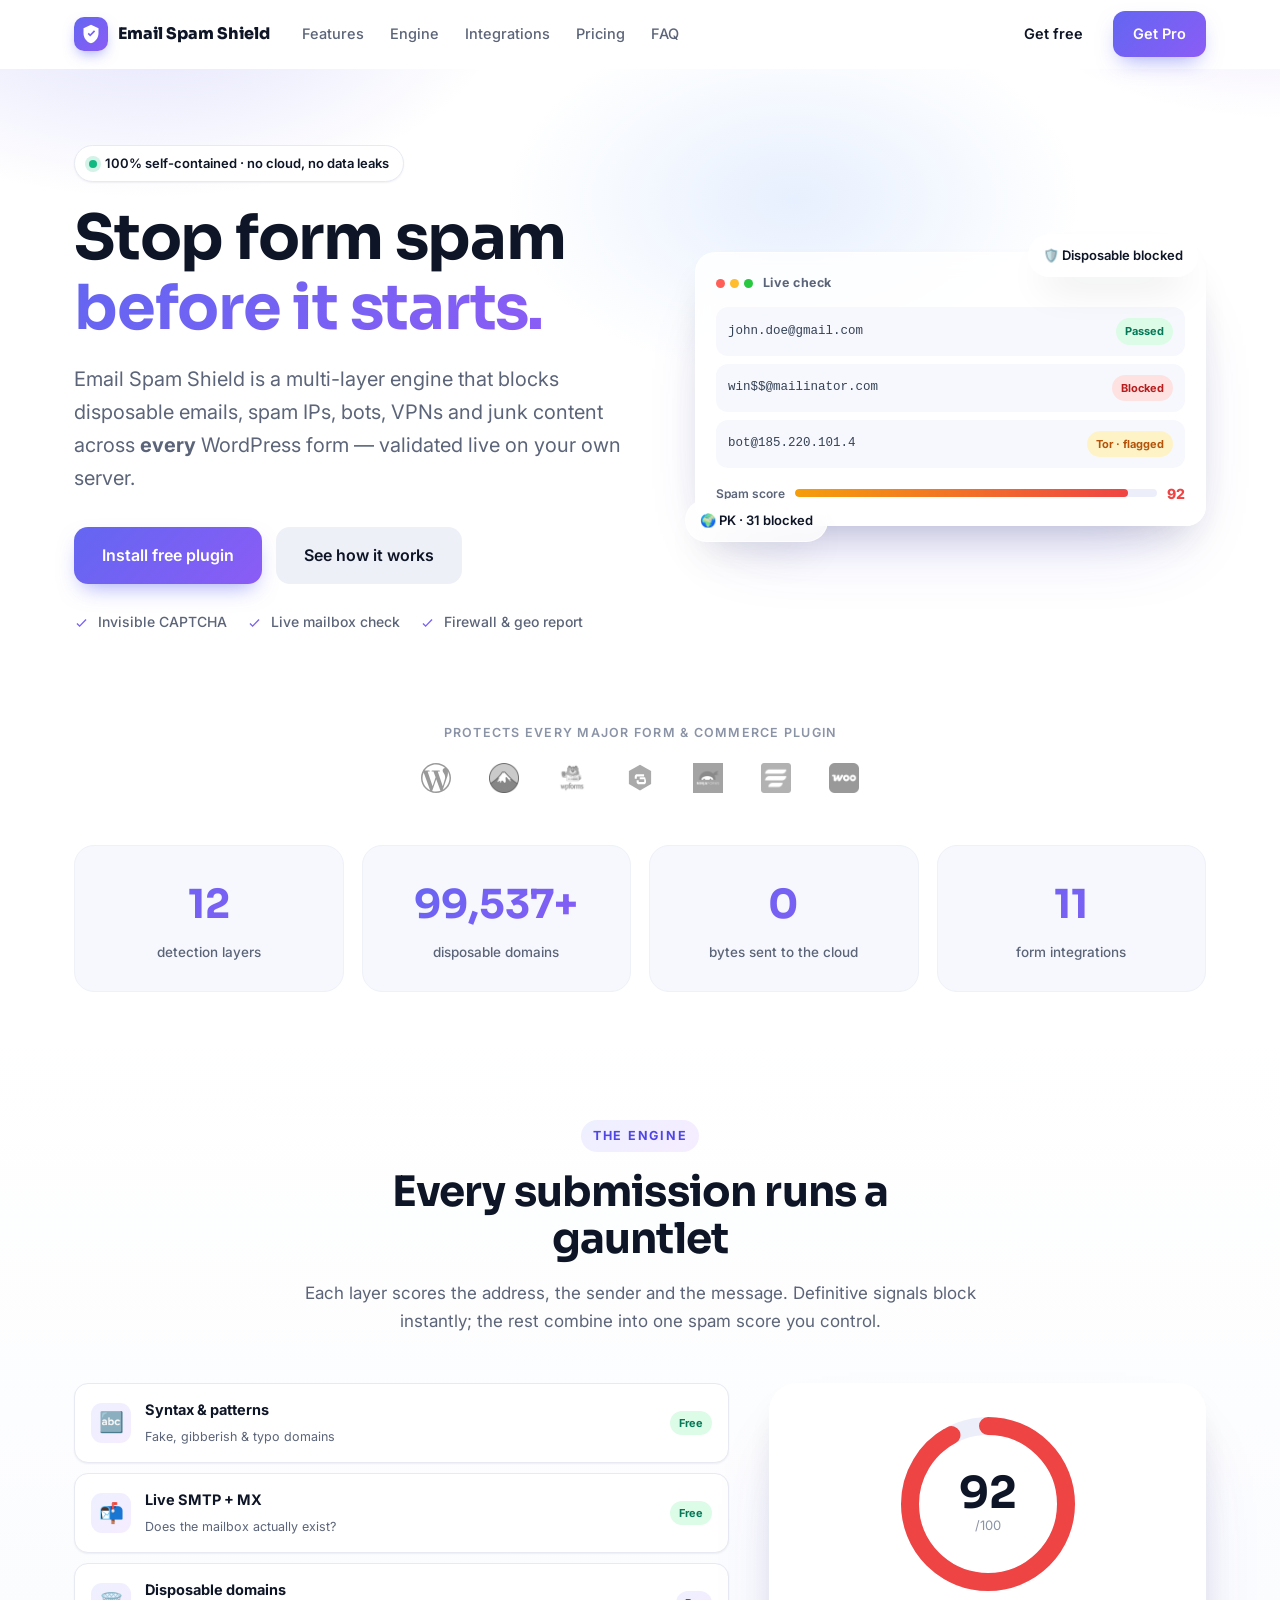
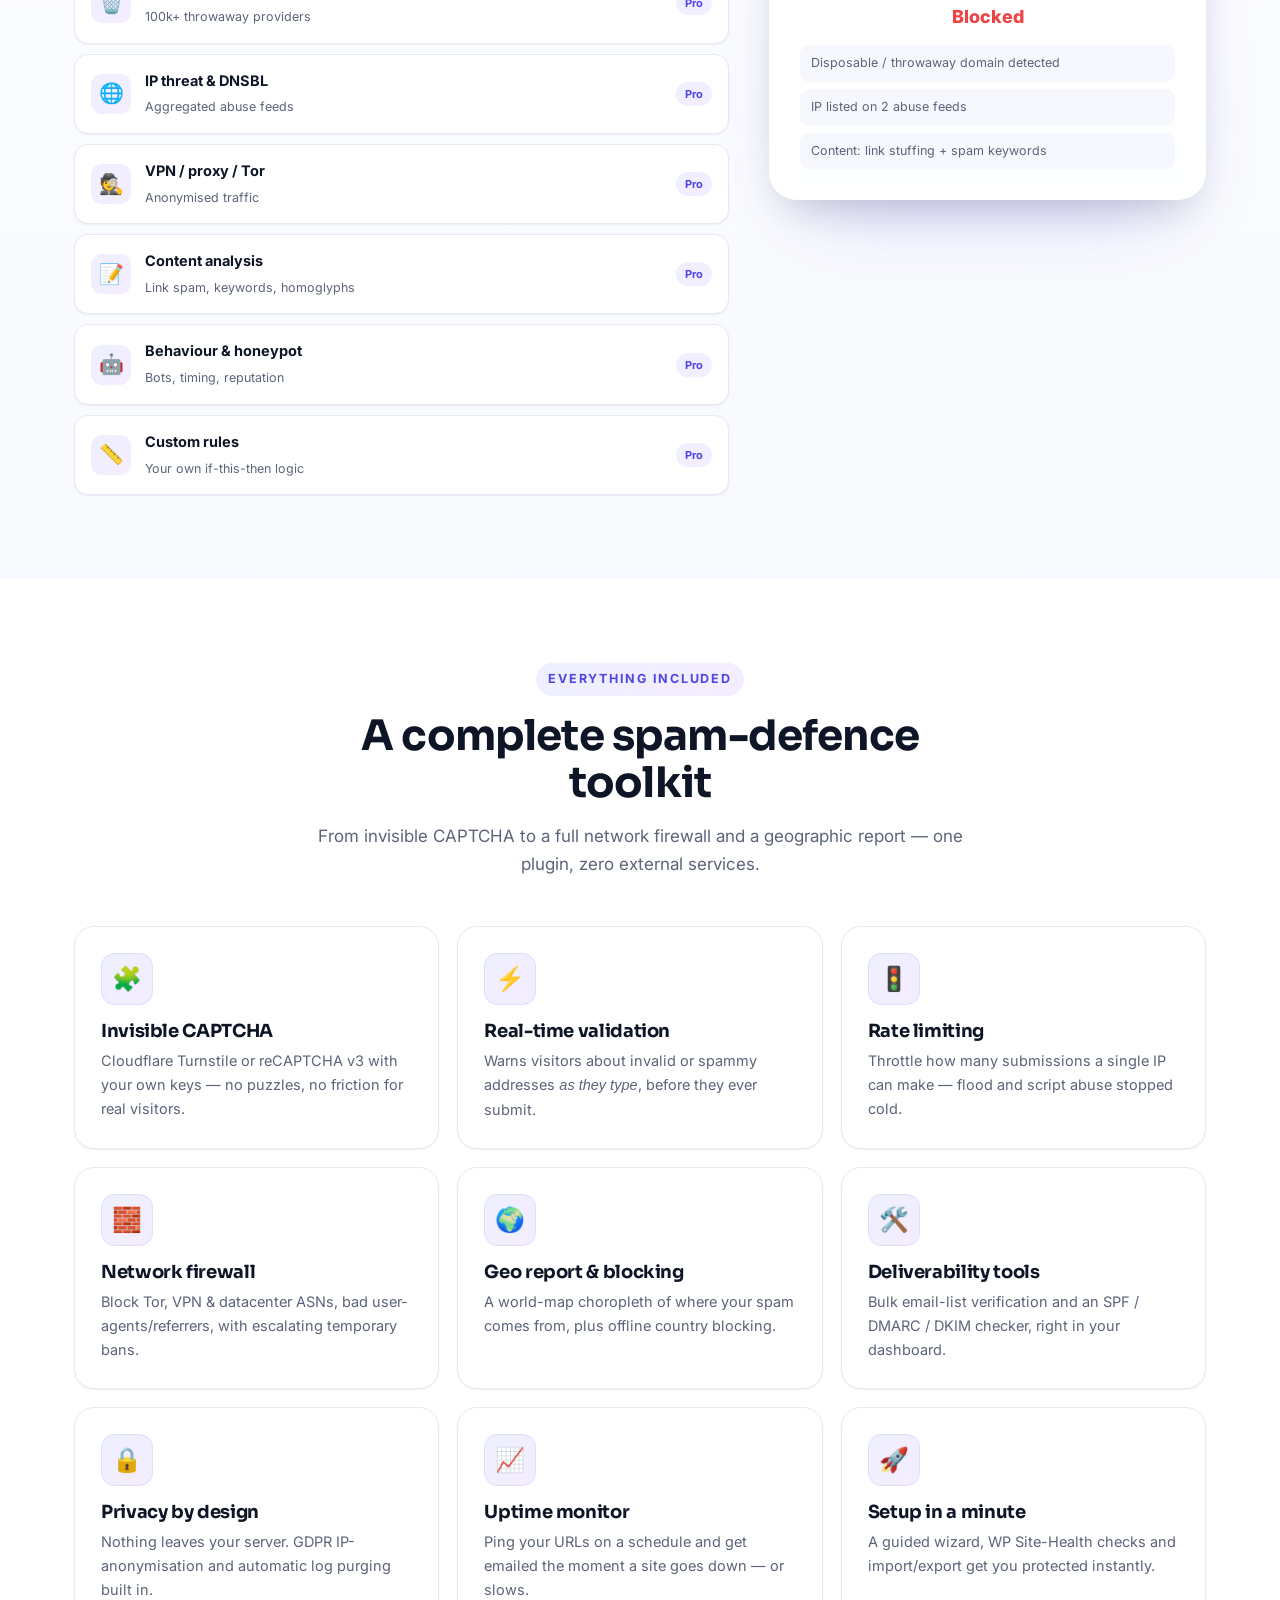
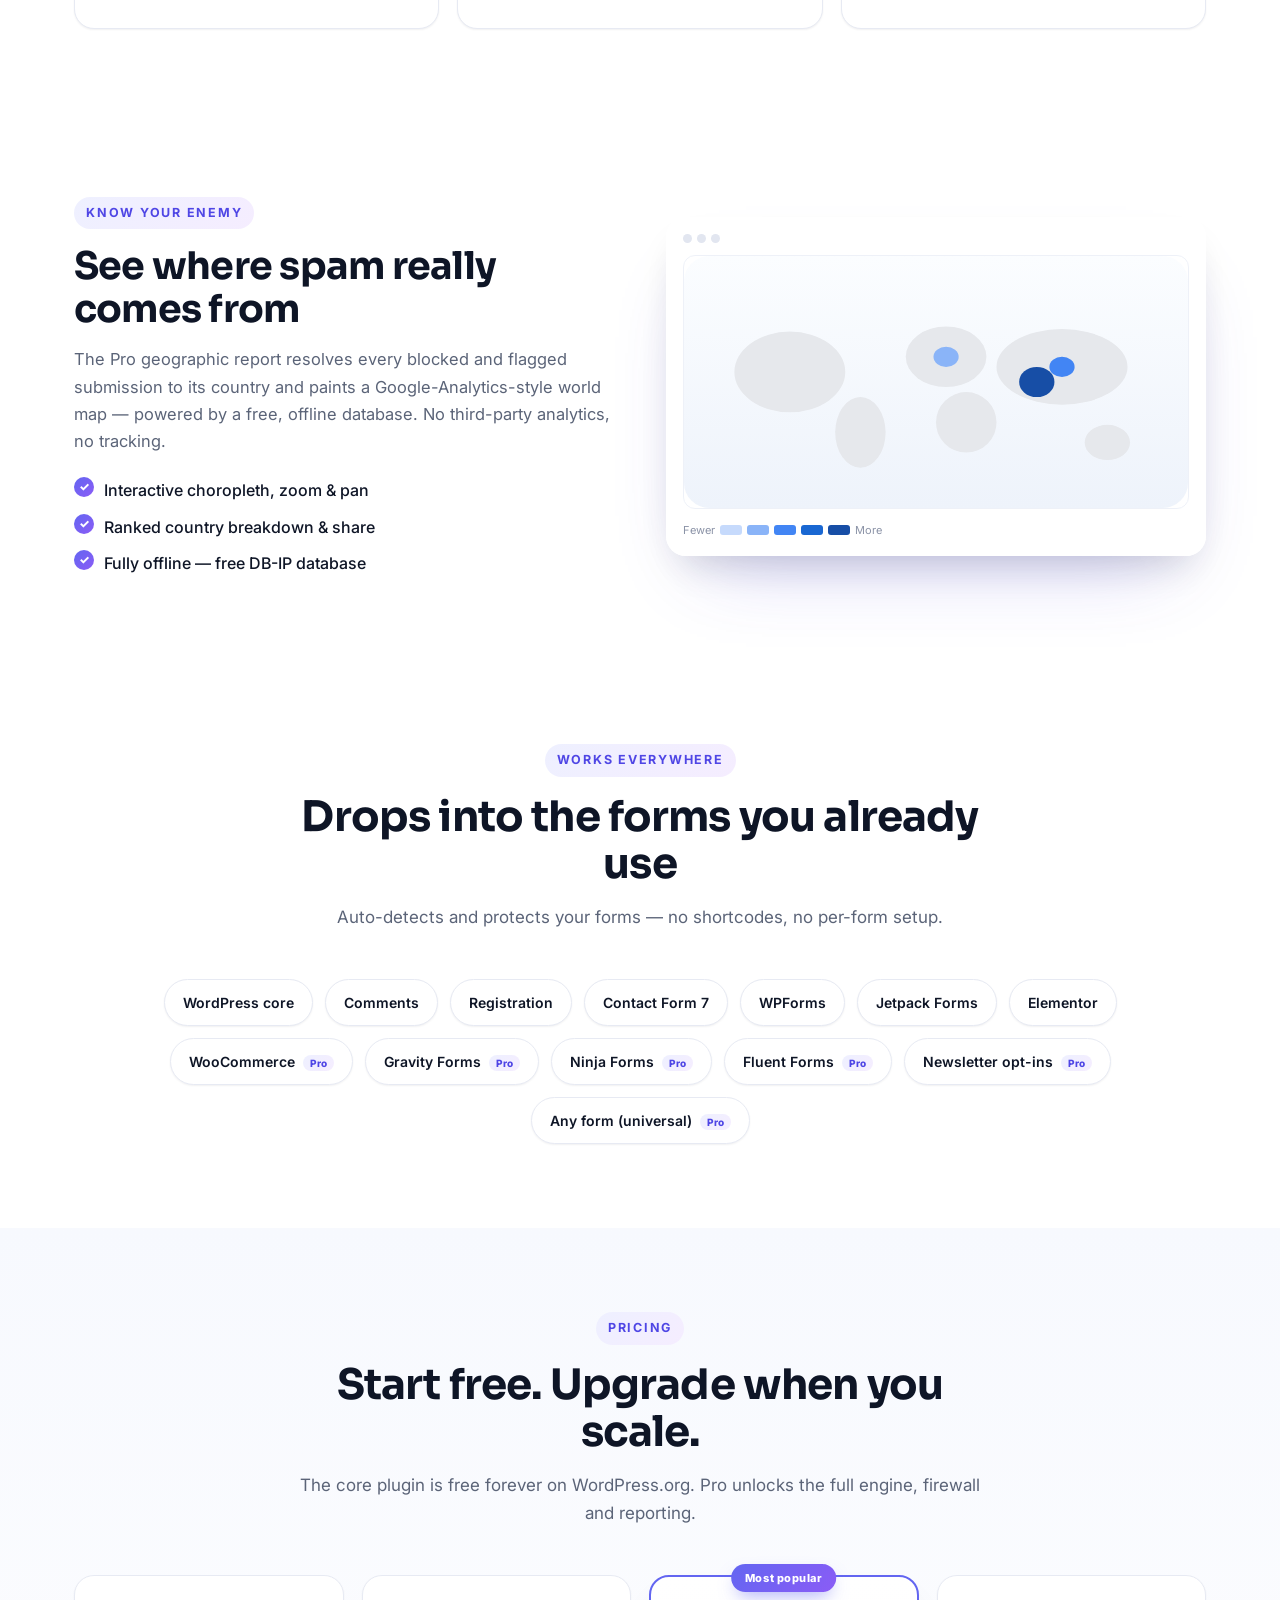
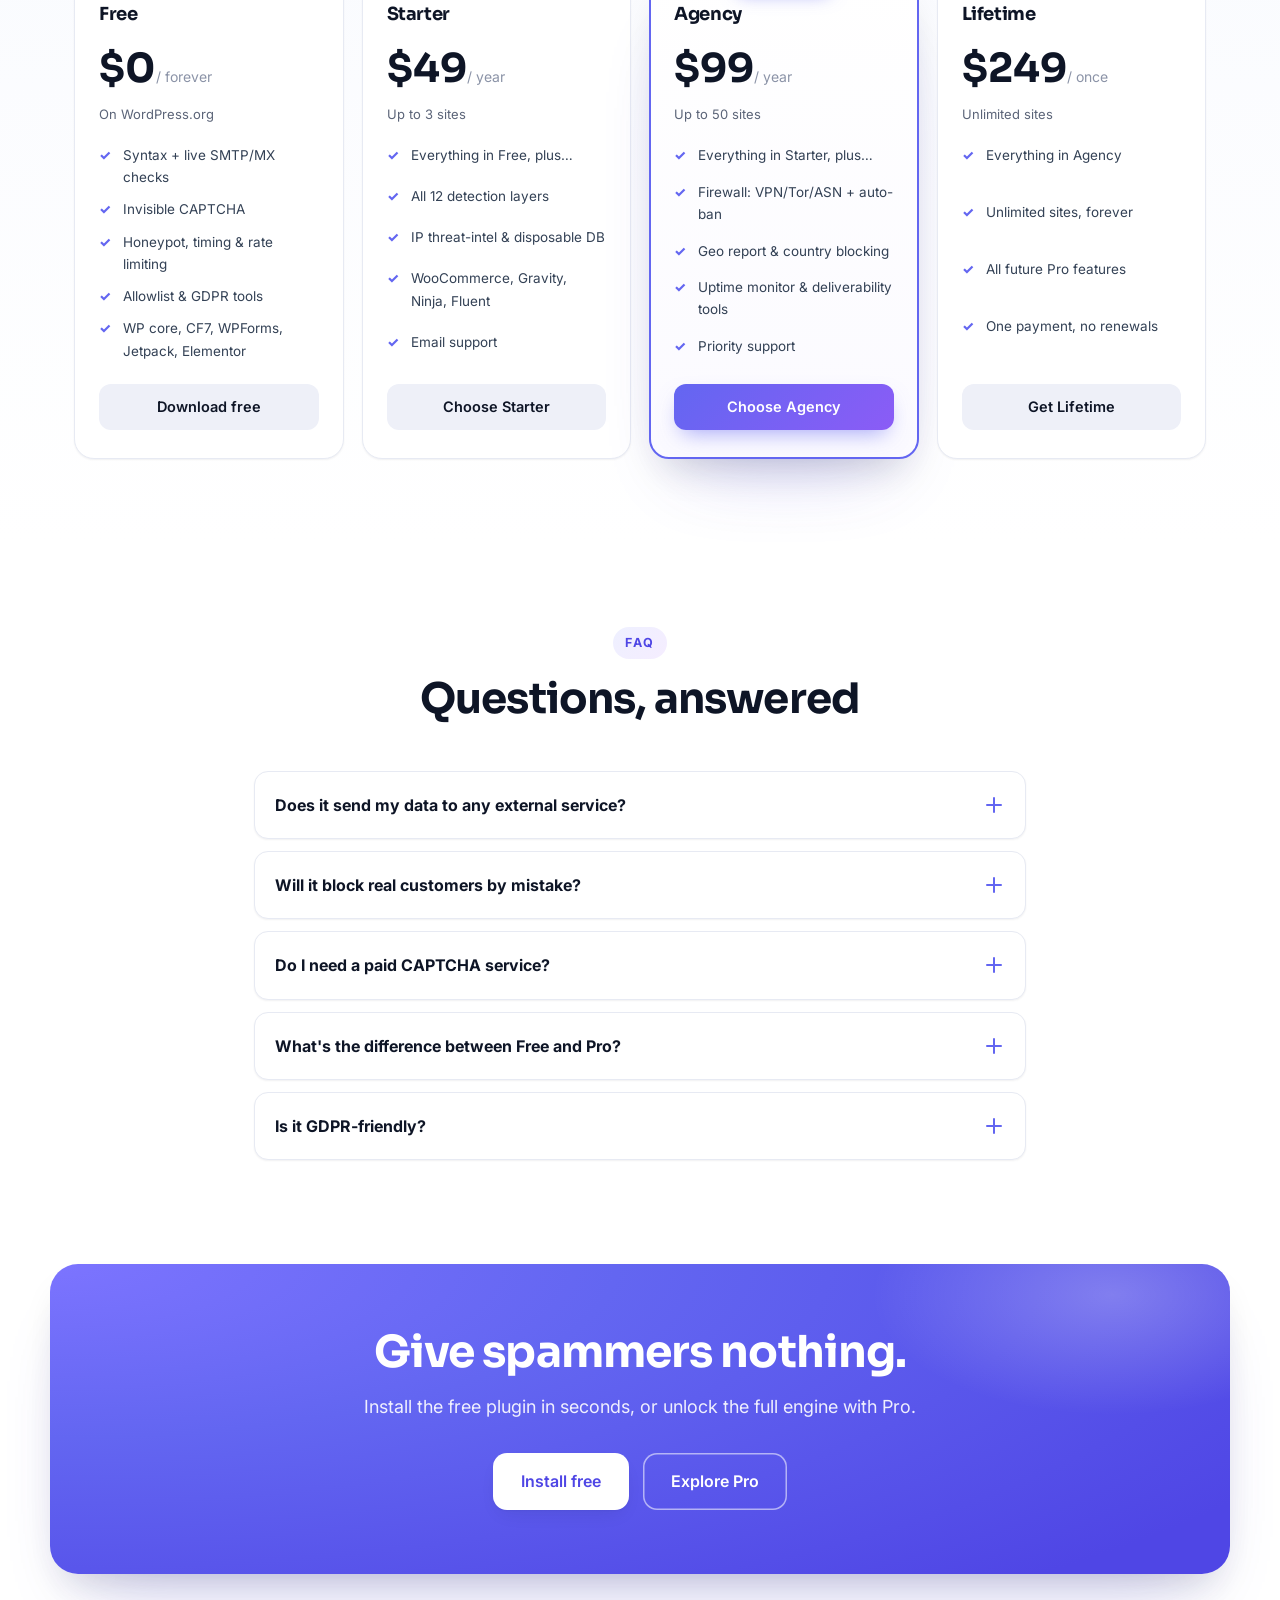
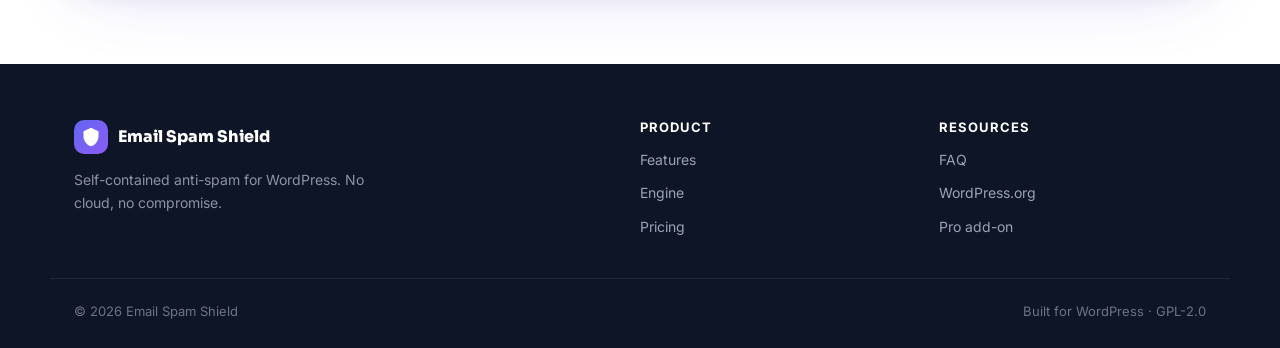
==== commit 3d53fe65: "Add files via upload" ====
--- a/index.html
+++ b/index.html
@@ -1,618 +1,417 @@
 <!DOCTYPE html>
-<html lang="en">
+<html lang="en" class="no-js">
 
 <head>
     <meta charset="utf-8">
     <meta name="viewport" content="width=device-width, initial-scale=1">
 
-    <!-- ── Primary SEO ─────────────────────────────────────────────────── -->
-    <title>Email Spam Shield — WordPress Anti-Spam Plugin for Forms</title>
-    <meta name="description" content="Block contact-form, comment &amp; registration spam on WordPress. A 7-layer engine stops disposable emails, spam IPs, bots and bad content — no cloud, no data leaks.">
-    <meta name="keywords" content="WordPress anti-spam plugin, contact form spam, stop form spam, disposable email blocker, spam IP blocking, email validation WordPress, WooCommerce spam protection, comment spam, country blocking WordPress">
+    <meta name="google-site-verification" content="wCppn_9DEZkIM1okCkUS2k0BqOHA5PAUrDPWjwzzSZg">
+
+    <title>Email Spam Shield — The self-contained anti-spam engine for WordPress</title>
+    <meta name="description" content="Stop form, comment and registration spam on WordPress. A multi-layer engine with invisible CAPTCHA, live mailbox verification, IP threat-intel, a firewall and a geo report — 100% on your own server, no cloud.">
+    <meta name="keywords" content="WordPress anti-spam plugin, contact form spam, disposable email blocker, invisible CAPTCHA, spam IP blocking, email validation WordPress, WooCommerce spam, VPN proxy blocking, country blocking WordPress">
     <meta name="author" content="Email Spam Shield">
-    <!-- ── Google Search Console verification ──────────────────────────── -->
-    <meta name="google-site-verification" content="wCppn_9DEZkIM1okCkUS2k0BqOHA5PAUrDPWjwzzSZg">
-
     <meta name="robots" content="index, follow, max-image-preview:large">
     <link rel="canonical" href="https://emailspamshield.com/">
-    <meta name="theme-color" content="#fbfcfe">
-
-    <!-- ── Open Graph / Twitter ────────────────────────────────────────── -->
+    <meta name="theme-color" content="#ffffff">
+    <link rel="icon" type="image/svg+xml" href="assets/icon.svg">
+
     <meta property="og:type" content="website">
     <meta property="og:site_name" content="Email Spam Shield">
-    <meta property="og:title" content="Email Spam Shield — WordPress Anti-Spam Plugin for Forms">
-    <meta property="og:description" content="A 7-layer engine that stops disposable emails, spam IPs, bots and bad content across every WordPress form. Fully self-contained — nothing leaves your server.">
+    <meta property="og:title" content="Email Spam Shield — self-contained anti-spam for WordPress">
+    <meta property="og:description" content="A multi-layer engine that blocks disposable emails, spam IPs, bots, VPNs and bad content across every WordPress form — nothing leaves your server.">
     <meta property="og:url" content="https://emailspamshield.com/">
     <meta property="og:image" content="https://emailspamshield.com/assets/og-image.png">
     <meta name="twitter:card" content="summary_large_image">
-    <meta name="twitter:title" content="Email Spam Shield — WordPress Anti-Spam Plugin">
-    <meta name="twitter:description" content="Stop form, comment &amp; registration spam on WordPress with a self-contained 7-layer engine.">
+    <meta name="twitter:title" content="Email Spam Shield — self-contained anti-spam for WordPress">
+    <meta name="twitter:description" content="Block form, comment & registration spam with a self-contained multi-layer engine, invisible CAPTCHA, a firewall and a geo report.">
     <meta name="twitter:image" content="https://emailspamshield.com/assets/og-image.png">
 
     <link rel="preconnect" href="https://fonts.googleapis.com">
     <link rel="preconnect" href="https://fonts.gstatic.com" crossorigin>
     <link href="https://fonts.googleapis.com/css2?family=Inter:wght@400;500;600;700;800&family=Sora:wght@600;700;800&display=swap" rel="stylesheet">
     <link rel="stylesheet" href="assets/css/style.css">
-    <link rel="icon" href="data:image/svg+xml,%3Csvg xmlns='http://www.w3.org/2000/svg' viewBox='0 0 24 24'%3E%3Cpath fill='%236366f1' d='M12 1L3 5v6c0 5.5 3.8 10.7 9 12 5.2-1.3 9-6.5 9-12V5z'/%3E%3C/svg%3E">
-
-    <!-- ── Structured data ─────────────────────────────────────────────── -->
+
+    <script>document.documentElement.classList.remove('no-js');</script>
     <script type="application/ld+json">
-        {
-            "@context": "https://schema.org",
-            "@type": "SoftwareApplication",
-            "name": "Email Spam Shield",
-            "applicationCategory": "SecurityApplication",
-            "operatingSystem": "WordPress",
-            "description": "A multi-layer anti-spam plugin for WordPress that blocks contact-form, comment and registration spam using disposable-email detection, spam-IP threat feeds, SMTP verification, bot detection, content analysis and offline country blocking — with zero cloud dependency.",
-            "offers": {
-                "@type": "Offer",
-                "price": "39.00",
-                "priceCurrency": "USD"
-            },
-            "featureList": [
-                "7-layer detection engine",
-                "Disposable email blocking",
-                "Spam IP threat feeds",
-                "SMTP mailbox verification",
-                "Content spam analysis",
-                "Honeypot and bot detection",
-                "Offline country blocking",
-                "Real-time form validation"
-            ]
-        }
-    </script>
-    <script type="application/ld+json">
-        {
-            "@context": "https://schema.org",
-            "@type": "FAQPage",
-            "mainEntity": [{
-                "@type": "Question",
-                "name": "Does it stop WordPress contact form spam?",
-                "acceptedAnswer": {
-                    "@type": "Answer",
-                    "text": "Yes. Email Spam Shield hooks into every major form plugin and scores each submission across seven layers, blocking or flagging spam before it reaches your inbox or database."
-                }
-            }, {
-                "@type": "Question",
-                "name": "Which form plugins are supported?",
-                "acceptedAnswer": {
-                    "@type": "Answer",
-                    "text": "WooCommerce, Contact Form 7, WPForms, Ninja Forms, Fluent Forms, Gravity Forms, plus native WordPress comments and user registration."
-                }
-            }, {
-                "@type": "Question",
-                "name": "Does it block disposable or temporary email addresses?",
-                "acceptedAnswer": {
-                    "@type": "Answer",
-                    "text": "Yes. A local database of 100,000+ disposable domains is updated on a schedule and blocks burner inboxes instantly."
-                }
-            }, {
-                "@type": "Question",
-                "name": "Does any data leave my server?",
-                "acceptedAnswer": {
-                    "@type": "Answer",
-                    "text": "No. Every check runs on your own server with no external accounts or API keys, so no visitor data is ever sent to the cloud."
-                }
-            }]
-        }
+    {
+      "@context": "https://schema.org",
+      "@type": "SoftwareApplication",
+      "name": "Email Spam Shield",
+      "applicationCategory": "SecurityApplication",
+      "operatingSystem": "WordPress",
+      "offers": { "@type": "Offer", "price": "0", "priceCurrency": "USD" },
+      "description": "A self-contained multi-layer anti-spam engine for WordPress forms."
+    }
     </script>
 </head>
 
 <body>
 
-    <div class="scroll-progress" id="scrollProgress"></div>
-
-    <!-- ── Nav ─────────────────────────────────────────────────────────── -->
-    <header class="nav" id="nav">
-        <div class="nav__inner">
-            <a class="brand" href="#top" aria-label="Email Spam Shield home">
-                <span class="brand__mark">
-        <svg viewBox="0 0 24 24" aria-hidden="true"><path d="M12 1L3 5v6c0 5.55 3.84 10.74 9 12 5.16-1.26 9-6.45 9-12V5l-9-4zm-1 14l-3-3 1.41-1.41L11 12.17l4.59-4.58L17 9l-6 6z"/></svg>
-      </span>
-                <span class="brand__name">Spam&nbsp;Shield</span>
-            </a>
-            <nav class="nav__links" aria-label="Primary">
-                <a href="#engine">How it works</a>
-                <a href="#features">Features</a>
-                <a href="#geo">Geo-blocking</a>
-                <a href="#testimonials">Reviews</a>
-                <a href="#faq">FAQ</a>
-                <a href="#pricing">Pricing</a>
-            </nav>
-            <a href="#pricing" class="btn btn--primary btn--sm">Get started</a>
-        </div>
-    </header>
-
-    <main id="top">
-
-        <!-- ── Hero ──────────────────────────────────────────────────────── -->
-        <section class="hero">
-            <div class="mesh" aria-hidden="true">
-                <span class="blob blob--1" data-parallax="0.18"></span>
-                <span class="blob blob--2" data-parallax="0.30"></span>
-                <span class="blob blob--3" data-parallax="0.12"></span>
+<!-- ══ Nav ═══════════════════════════════════════════════════════════════ -->
+<header class="nav" id="nav">
+    <div class="wrap nav__inner">
+        <a class="brand" href="#top" aria-label="Email Spam Shield home">
+            <span class="brand__mark" aria-hidden="true">
+                <svg viewBox="0 0 24 24" fill="currentColor"><path d="M12 1L3 5v6c0 5.55 3.84 10.74 9 12 5.16-1.26 9-6.45 9-12V5l-9-4zm-1 14l-3-3 1.41-1.41L11 12.17l4.59-4.58L17 9l-6 6z"/></svg>
+            </span>
+            <span class="brand__name">Email&nbsp;Spam&nbsp;Shield</span>
+        </a>
+        <nav class="nav__links" id="navLinks">
+            <a href="#features">Features</a>
+            <a href="#engine">Engine</a>
+            <a href="#integrations">Integrations</a>
+            <a href="#pricing">Pricing</a>
+            <a href="#faq">FAQ</a>
+        </nav>
+        <div class="nav__cta">
+            <a class="btn btn--ghost" href="https://wordpress.org/plugins/" target="_blank" rel="noopener">Get&nbsp;free</a>
+            <a class="btn btn--primary" href="#pricing">Get&nbsp;Pro</a>
+        </div>
+        <button class="nav__burger" id="burger" aria-label="Menu" aria-expanded="false"><span></span><span></span><span></span></button>
+    </div>
+</header>
+
+<main id="top">
+
+<!-- ══ Hero ══════════════════════════════════════════════════════════════ -->
+<section class="hero">
+    <div class="hero__glow" aria-hidden="true"></div>
+    <div class="wrap hero__grid">
+        <div class="hero__copy reveal">
+            <span class="pill"><span class="pill__dot"></span> 100% self-contained · no cloud, no data leaks</span>
+            <h1>Stop form spam <span class="grad">before it starts.</span></h1>
+            <p class="lead">Email Spam Shield is a multi-layer engine that blocks disposable emails, spam IPs, bots, VPNs and junk content across <strong>every</strong> WordPress form — validated live on your own server.</p>
+            <div class="hero__actions">
+                <a class="btn btn--primary btn--lg" href="https://wordpress.org/plugins/" target="_blank" rel="noopener">Install free plugin</a>
+                <a class="btn btn--soft btn--lg" href="#engine">See how it works</a>
             </div>
-
-            <div class="hero__inner">
-                <div class="hero__copy">
-                    <span class="pill reveal" data-d="0"><span class="pill__dot"></span> Self-contained · zero cloud dependency</span>
-                    <h1 class="hero__title reveal" data-d="1">Stop spam on every<br><span class="grad">WordPress form.</span></h1>
-                    <p class="hero__sub reveal" data-d="2">Email Spam Shield inspects every submission with seven detection layers — blocking disposable emails, spam IPs, bots, and bad content across WooCommerce, Contact&nbsp;Form&nbsp;7, WPForms and more. Nothing ever leaves your server.</p>
-                    <div class="hero__cta reveal" data-d="3">
-                        <a href="#pricing" class="btn btn--primary btn--lg">Get Spam Shield <span class="btn__arrow">→</span></a>
-                        <a href="#engine" class="btn btn--ghost btn--lg">See how it works</a>
+            <ul class="hero__ticks">
+                <li>Invisible CAPTCHA</li>
+                <li>Live mailbox check</li>
+                <li>Firewall &amp; geo report</li>
+            </ul>
+        </div>
+
+        <div class="hero__art reveal" data-d="1">
+            <div class="verdict-card glass">
+                <div class="verdict-card__head">
+                    <span class="dotrow"><i></i><i></i><i></i></span>
+                    <span class="verdict-card__title">Live check</span>
+                </div>
+                <div class="verdict-row">
+                    <span class="mono">john.doe@gmail.com</span>
+                    <span class="tag tag--ok">Passed</span>
+                </div>
+                <div class="verdict-row">
+                    <span class="mono">win$$@mailinator.com</span>
+                    <span class="tag tag--bad">Blocked</span>
+                </div>
+                <div class="verdict-row">
+                    <span class="mono">bot@185.220.101.4</span>
+                    <span class="tag tag--warn">Tor · flagged</span>
+                </div>
+                <div class="gauge">
+                    <div class="gauge__label">Spam score</div>
+                    <div class="gauge__bar"><span style="width:92%"></span></div>
+                    <div class="gauge__val">92</div>
+                </div>
+            </div>
+            <div class="float-chip float-chip--1 glass">🛡️ Disposable blocked</div>
+            <div class="float-chip float-chip--2 glass">🌍 PK · 31 blocked</div>
+        </div>
+    </div>
+</section>
+
+<!-- ══ Trust / logos ═════════════════════════════════════════════════════ -->
+<section class="logos">
+    <div class="wrap">
+        <p class="logos__label">Protects every major form &amp; commerce plugin</p>
+        <div class="logos__row reveal">
+            <img src="assets/logos/wordpress.svg" alt="WordPress" loading="lazy">
+            <img src="assets/logos/contact-form-7.png" alt="Contact Form 7" loading="lazy">
+            <img src="assets/logos/wpforms.png" alt="WPForms" loading="lazy">
+            <img src="assets/logos/gravity-forms.svg" alt="Gravity Forms" loading="lazy">
+            <img src="assets/logos/ninja-forms.png" alt="Ninja Forms" loading="lazy">
+            <img src="assets/logos/fluent-forms.png" alt="Fluent Forms" loading="lazy">
+            <img src="assets/logos/woocommerce.png" alt="WooCommerce" loading="lazy">
+        </div>
+    </div>
+</section>
+
+<!-- ══ Stats ═════════════════════════════════════════════════════════════ -->
+<section class="stats">
+    <div class="wrap stats__grid">
+        <div class="stat reveal"><b data-count="12">0</b><span>detection layers</span></div>
+        <div class="stat reveal" data-d="1"><b data-count="100000" data-suffix="+">0</b><span>disposable domains</span></div>
+        <div class="stat reveal" data-d="2"><b data-count="0" data-text="0">0</b><span>bytes sent to the cloud</span></div>
+        <div class="stat reveal" data-d="3"><b data-count="11">0</b><span>form integrations</span></div>
+    </div>
+</section>
+
+<!-- ══ Engine ════════════════════════════════════════════════════════════ -->
+<section class="section engine" id="engine">
+    <div class="wrap">
+        <div class="section__head reveal">
+            <span class="eyebrow">The engine</span>
+            <h2>Every submission runs a gauntlet</h2>
+            <p>Each layer scores the address, the sender and the message. Definitive signals block instantly; the rest combine into one spam score you control.</p>
+        </div>
+        <div class="engine__grid">
+            <ul class="layers reveal">
+                <li><span class="layers__ico">🔤</span><div><b>Syntax &amp; patterns</b><small>Fake, gibberish &amp; typo domains</small></div><span class="layers__free">Free</span></li>
+                <li><span class="layers__ico">📬</span><div><b>Live SMTP + MX</b><small>Does the mailbox actually exist?</small></div><span class="layers__free">Free</span></li>
+                <li><span class="layers__ico">🗑️</span><div><b>Disposable domains</b><small>100k+ throwaway providers</small></div><span class="layers__pro">Pro</span></li>
+                <li><span class="layers__ico">🌐</span><div><b>IP threat &amp; DNSBL</b><small>Aggregated abuse feeds</small></div><span class="layers__pro">Pro</span></li>
+                <li><span class="layers__ico">🕵️</span><div><b>VPN / proxy / Tor</b><small>Anonymised traffic</small></div><span class="layers__pro">Pro</span></li>
+                <li><span class="layers__ico">📝</span><div><b>Content analysis</b><small>Link spam, keywords, homoglyphs</small></div><span class="layers__pro">Pro</span></li>
+                <li><span class="layers__ico">🤖</span><div><b>Behaviour &amp; honeypot</b><small>Bots, timing, reputation</small></div><span class="layers__pro">Pro</span></li>
+                <li><span class="layers__ico">📏</span><div><b>Custom rules</b><small>Your own if-this-then logic</small></div><span class="layers__pro">Pro</span></li>
+            </ul>
+            <div class="engine__panel reveal" data-d="1">
+                <div class="score glass">
+                    <div class="score__ring">
+                        <svg viewBox="0 0 120 120">
+                            <circle cx="60" cy="60" r="52" class="score__track"/>
+                            <circle cx="60" cy="60" r="52" class="score__fill" id="scoreArc"/>
+                        </svg>
+                        <div class="score__num"><b id="scoreNum">0</b><span>/100</span></div>
                     </div>
-                    <div class="hero__trust reveal" data-d="4">
-                        <div><strong>7</strong><span>defense layers</span></div>
-                        <div><strong>3M+</strong><span>known spam IPs</span></div>
-                        <div><strong>0</strong><span>data leaves your site</span></div>
-                    </div>
-                </div>
-
-                <div class="hero__art reveal" data-d="2" data-parallax="-0.06">
-                    <div class="shield">
-                        <div class="shield__ring"></div>
-                        <div class="shield__ring shield__ring--2"></div>
-                        <div class="shield__core">
-                            <svg viewBox="0 0 24 24" aria-hidden="true"><path d="M12 1L3 5v6c0 5.55 3.84 10.74 9 12 5.16-1.26 9-6.45 9-12V5l-9-4zm-1 14l-3-3 1.41-1.41L11 12.17l4.59-4.58L17 9l-6 6z"/></svg>
-                        </div>
-                        <span class="orbit orbit--a"></span>
-                        <span class="orbit orbit--b"></span>
-                        <span class="orbit orbit--c"></span>
-                        <span class="orbit orbit--d"></span>
-                    </div>
-                    <div class="verdict-card float">
-                        <div class="verdict-card__row"><span class="dot dot--ok"></span> mx &amp; smtp verified</div>
-                        <div class="verdict-card__row"><span class="dot dot--ok"></span> not disposable</div>
-                        <div class="verdict-card__row"><span class="dot dot--bad"></span> flagged IP · blocked</div>
-                        <div class="verdict-card__score">Spam score <b>92</b></div>
-                    </div>
+                    <div class="score__verdict" id="scoreVerdict">Analysing…</div>
+                    <div class="score__reasons" id="scoreReasons"></div>
                 </div>
             </div>
-
-        </section>
-
-        <!-- ── Marquee of integrations ───────────────────────────────────── -->
-        <section class="strip">
-            <p class="strip__label reveal">Works with every major WordPress form plugin</p>
-            <div class="marquee" aria-hidden="true">
-                <div class="marquee__track">
-                    <span>WooCommerce</span><span>Contact Form 7</span><span>WPForms</span><span>Ninja Forms</span><span>Fluent Forms</span><span>Gravity Forms</span><span>WP Comments</span><span>Registration</span>
-                    <span>WooCommerce</span><span>Contact Form 7</span><span>WPForms</span><span>Ninja Forms</span><span>Fluent Forms</span><span>Gravity Forms</span><span>WP Comments</span><span>Registration</span>
-                </div>
+        </div>
+    </div>
+</section>
+
+<!-- ══ Features ══════════════════════════════════════════════════════════ -->
+<section class="section" id="features">
+    <div class="wrap">
+        <div class="section__head reveal">
+            <span class="eyebrow">Everything included</span>
+            <h2>A complete spam-defence toolkit</h2>
+            <p>From invisible CAPTCHA to a full network firewall and a geographic report — one plugin, zero external services.</p>
+        </div>
+        <div class="cards">
+            <article class="card reveal">
+                <div class="card__ico grad-ico">🧩</div>
+                <h3>Invisible CAPTCHA</h3>
+                <p>Cloudflare Turnstile or reCAPTCHA v3 with your own keys — no puzzles, no friction for real visitors.</p>
+            </article>
+            <article class="card reveal" data-d="1">
+                <div class="card__ico grad-ico">⚡</div>
+                <h3>Real-time validation</h3>
+                <p>Warns visitors about invalid or spammy addresses <em>as they type</em>, before they ever submit.</p>
+            </article>
+            <article class="card reveal" data-d="2">
+                <div class="card__ico grad-ico">🚦</div>
+                <h3>Rate limiting</h3>
+                <p>Throttle how many submissions a single IP can make — flood and script abuse stopped cold.</p>
+            </article>
+            <article class="card reveal">
+                <div class="card__ico grad-ico">🧱</div>
+                <h3>Network firewall</h3>
+                <p>Block Tor, VPN &amp; datacenter ASNs, bad user-agents/referrers, with escalating temporary bans.</p>
+            </article>
+            <article class="card reveal" data-d="1">
+                <div class="card__ico grad-ico">🌍</div>
+                <h3>Geo report &amp; blocking</h3>
+                <p>A world-map choropleth of where your spam comes from, plus offline country blocking.</p>
+            </article>
+            <article class="card reveal" data-d="2">
+                <div class="card__ico grad-ico">🛠️</div>
+                <h3>Deliverability tools</h3>
+                <p>Bulk email-list verification and an SPF / DMARC / DKIM checker, right in your dashboard.</p>
+            </article>
+            <article class="card reveal">
+                <div class="card__ico grad-ico">🔒</div>
+                <h3>Privacy by design</h3>
+                <p>Nothing leaves your server. GDPR IP-anonymisation and automatic log purging built in.</p>
+            </article>
+            <article class="card reveal" data-d="1">
+                <div class="card__ico grad-ico">📈</div>
+                <h3>Uptime monitor</h3>
+                <p>Ping your URLs on a schedule and get emailed the moment a site goes down — or slows.</p>
+            </article>
+            <article class="card reveal" data-d="2">
+                <div class="card__ico grad-ico">🚀</div>
+                <h3>Setup in a minute</h3>
+                <p>A guided wizard, WP Site-Health checks and import/export get you protected instantly.</p>
+            </article>
+        </div>
+    </div>
+</section>
+
+<!-- ══ Geo highlight ═════════════════════════════════════════════════════ -->
+<section class="section geo">
+    <div class="wrap geo__grid">
+        <div class="geo__copy reveal">
+            <span class="eyebrow">Know your enemy</span>
+            <h2>See where spam really comes from</h2>
+            <p>The Pro geographic report resolves every blocked and flagged submission to its country and paints a Google-Analytics-style world map — powered by a free, offline database. No third-party analytics, no tracking.</p>
+            <ul class="checklist">
+                <li>Interactive choropleth, zoom &amp; pan</li>
+                <li>Ranked country breakdown &amp; share</li>
+                <li>Fully offline — free DB-IP database</li>
+            </ul>
+        </div>
+        <div class="geo__art reveal" data-d="1">
+            <div class="mapcard glass">
+                <div class="mapcard__dots"><i></i><i></i><i></i></div>
+                <svg class="worldmini" viewBox="0 0 200 100" aria-hidden="true">
+                    <defs><linearGradient id="og" x1="0" y1="0" x2="0" y2="1"><stop offset="0" stop-color="#fbfdff"/><stop offset="1" stop-color="#eef3fb"/></linearGradient></defs>
+                    <rect width="200" height="100" rx="10" fill="url(#og)"/>
+                    <g fill="#e6e8ec">
+                        <ellipse cx="42" cy="46" rx="22" ry="16"/><ellipse cx="70" cy="70" rx="10" ry="14"/>
+                        <ellipse cx="104" cy="40" rx="16" ry="12"/><ellipse cx="112" cy="66" rx="12" ry="12"/>
+                        <ellipse cx="150" cy="44" rx="26" ry="15"/><ellipse cx="168" cy="74" rx="9" ry="7"/>
+                    </g>
+                    <ellipse cx="140" cy="50" rx="7" ry="6" fill="#174ea6"/>
+                    <ellipse cx="150" cy="44" rx="5" ry="4" fill="#4285f4"/>
+                    <ellipse cx="104" cy="40" rx="5" ry="4" fill="#8ab4f8"/>
+                </svg>
+                <div class="mapcard__legend"><span>Fewer</span><i style="background:#c6dafc"></i><i style="background:#8ab4f8"></i><i style="background:#4285f4"></i><i style="background:#1967d2"></i><i style="background:#174ea6"></i><span>More</span></div>
             </div>
-        </section>
-
-        <!-- ── Stats ─────────────────────────────────────────────────────── -->
-        <section class="stats">
-            <div class="stats__grid">
-                <div class="stat reveal" data-d="0"><span class="stat__num" data-count="7">0</span><span class="stat__label">Detection layers</span></div>
-                <div class="stat reveal" data-d="1"><span class="stat__num" data-count="3200000" data-suffix="+">0</span><span class="stat__label">Spam IPs tracked</span></div>
-                <div class="stat reveal" data-d="2"><span class="stat__num" data-count="100000" data-suffix="+">0</span><span class="stat__label">Disposable domains</span></div>
-                <div class="stat reveal" data-d="3"><span class="stat__num" data-count="100" data-suffix="%">0</span><span class="stat__label">Runs on your server</span></div>
-            </div>
-        </section>
-
-        <!-- ── Pinned scrollytelling: the engine ─────────────────────────── -->
-        <section class="engine" id="engine">
-            <div class="engine__head reveal">
-                <span class="eyebrow">The detection engine</span>
-                <h2 class="h2">How the anti-spam engine works</h2>
-                <p class="lead">Every submission runs a gauntlet. Watch each layer weigh in — and the spam score climb.</p>
-            </div>
-
-            <div class="engine__grid">
-                <!-- Sticky visual: illustration swaps per step -->
-                <div class="engine__viz">
-                    <div class="scene-card">
-                        <div class="scene-stage">
-                            <svg class="scene on" data-scene="0" viewBox="0 0 240 170" aria-hidden="true">
-              <rect x="30" y="62" width="180" height="46" rx="12" fill="#fff" stroke="#e8ebf3" stroke-width="2"/>
-              <text x="46" y="91" font-family="Inter,sans-serif" font-size="18" fill="#9aa2b8">jo##n@@x..co</text>
-              <circle cx="196" cy="54" r="16" fill="#f43f5e"/>
-              <path d="M190 48l12 12M202 48l-12 12" stroke="#fff" stroke-width="2.6" stroke-linecap="round"/>
-            </svg>
-                            <svg class="scene" data-scene="1" viewBox="0 0 240 170" aria-hidden="true">
-              <rect x="86" y="64" width="68" height="66" rx="8" fill="#fff" stroke="#e8ebf3" stroke-width="2"/>
-              <rect x="76" y="54" width="88" height="12" rx="6" fill="#8b5cf6"/>
-              <path d="M104 78v40M120 78v40M136 78v40" stroke="#c7cbe6" stroke-width="3" stroke-linecap="round"/>
-              <circle cx="120" cy="40" r="15" fill="#6366f1"/>
-              <text x="120" y="46" text-anchor="middle" font-size="16" fill="#fff" font-family="Inter,sans-serif">@</text>
-            </svg>
-                            <svg class="scene" data-scene="2" viewBox="0 0 240 170" aria-hidden="true">
-              <rect x="72" y="58" width="82" height="26" rx="6" fill="#fff" stroke="#e8ebf3" stroke-width="2"/>
-              <rect x="72" y="90" width="82" height="26" rx="6" fill="#fff" stroke="#e8ebf3" stroke-width="2"/>
-              <circle cx="88" cy="71" r="4" fill="#10b981"/><circle cx="88" cy="103" r="4" fill="#10b981"/>
-              <path d="M168 64a30 30 0 0 1 0 46" fill="none" stroke="#6366f1" stroke-width="3" stroke-linecap="round"/>
-              <path d="M180 54a44 44 0 0 1 0 66" fill="none" stroke="#a5b4fc" stroke-width="3" stroke-linecap="round"/>
-            </svg>
-                            <svg class="scene" data-scene="3" viewBox="0 0 240 170" aria-hidden="true">
-              <rect x="62" y="56" width="92" height="60" rx="10" fill="#fff" stroke="#e8ebf3" stroke-width="2"/>
-              <path d="M62 64l46 30 46-30" fill="none" stroke="#c7cbe6" stroke-width="2.5"/>
-              <circle cx="150" cy="106" r="20" fill="none" stroke="#6366f1" stroke-width="4"/>
-              <path d="M164 120l16 16" stroke="#6366f1" stroke-width="5" stroke-linecap="round"/>
-              <path d="M142 106l5 6 11-13" fill="none" stroke="#10b981" stroke-width="3.6" stroke-linecap="round" stroke-linejoin="round"/>
-            </svg>
-                            <svg class="scene" data-scene="4" viewBox="0 0 240 170" aria-hidden="true">
-              <circle cx="108" cy="86" r="44" fill="#eef1ff" stroke="#c7cbe6" stroke-width="2"/>
-              <path d="M64 86h88M108 42v88M74 64q34 22 68 0M74 108q34-22 68 0" fill="none" stroke="#a5b4fc" stroke-width="2"/>
-              <circle cx="152" cy="58" r="16" fill="#f43f5e"/>
-              <path d="M146 58h12" stroke="#fff" stroke-width="3" stroke-linecap="round"/>
-            </svg>
-                            <svg class="scene" data-scene="5" viewBox="0 0 240 170" aria-hidden="true">
-              <rect x="82" y="58" width="70" height="56" rx="13" fill="#fff" stroke="#e8ebf3" stroke-width="2"/>
-              <circle cx="103" cy="83" r="6" fill="#6366f1"/><circle cx="131" cy="83" r="6" fill="#6366f1"/>
-              <path d="M101 100h32" stroke="#c7cbe6" stroke-width="3" stroke-linecap="round"/>
-              <path d="M117 58v-13" stroke="#8b5cf6" stroke-width="3"/><circle cx="117" cy="40" r="5" fill="#8b5cf6"/>
-              <path d="M150 112l24 9-10 4 6 12-5 3-6-12-9 6z" fill="#0b1020"/>
-            </svg>
-                            <svg class="scene" data-scene="6" viewBox="0 0 240 170" aria-hidden="true">
-              <rect x="76" y="42" width="86" height="90" rx="10" fill="#fff" stroke="#e8ebf3" stroke-width="2"/>
-              <path d="M90 64h58M90 80h58M90 96h40" stroke="#c7cbe6" stroke-width="4" stroke-linecap="round"/>
-              <rect x="90" y="108" width="36" height="10" rx="5" fill="#a5b4fc"/>
-              <path d="M150 38v26M150 38l20 6-20 7" fill="none" stroke="#f43f5e" stroke-width="3" stroke-linejoin="round"/>
-            </svg>
-                        </div>
-                        <div class="scene-score">Spam score <b id="sceneScore">8</b></div>
-                    </div>
-                    <ul class="layers" id="layers">
-                        <li data-layer="0"><span class="layers__i">01</span> Syntax &amp; format</li>
-                        <li data-layer="1"><span class="layers__i">02</span> Disposable domains</li>
-                        <li data-layer="2"><span class="layers__i">03</span> MX / DNS records</li>
-                        <li data-layer="3"><span class="layers__i">04</span> SMTP mailbox probe</li>
-                        <li data-layer="4"><span class="layers__i">05</span> IP reputation</li>
-                        <li data-layer="5"><span class="layers__i">06</span> Behavior &amp; honeypot</li>
-                        <li data-layer="6"><span class="layers__i">07</span> Content analysis</li>
-                    </ul>
-                </div>
-
-                <!-- Steps -->
-                <div class="engine__steps" id="engineSteps">
-                    <article class="step" data-step="0" data-score="8">
-                        <span class="step__kicker">Layer 01 · Syntax &amp; format</span>
-                        <h3>It starts with the basics</h3>
-                        <p>Malformed addresses, homoglyph tricks, and impossible formats are rejected before anything expensive runs.</p>
-                        <ul class="step__points">
-                            <li>Strict RFC-style format validation</li>
-                            <li>Unicode &amp; homoglyph look-alike detection</li>
-                            <li>Bad TLDs and consecutive-dot tricks</li>
-                        </ul>
-                    </article>
-                    <article class="step" data-step="1" data-score="24">
-                        <span class="step__kicker">Layer 02 · Disposable domains</span>
-                        <h3>Throwaway inboxes, gone</h3>
-                        <p>A local database of 100,000+ disposable domains — refreshed on a schedule — stops burner emails cold.</p>
-                        <ul class="step__points">
-                            <li>100,000+ throwaway domains on file</li>
-                            <li>Auto-refreshed on a schedule</li>
-                            <li>Catches burner &amp; alias inboxes</li>
-                        </ul>
-                    </article>
-                    <article class="step" data-step="2" data-score="38">
-                        <span class="step__kicker">Layer 03 · MX / DNS records</span>
-                        <h3>Does the mail server exist?</h3>
-                        <p>Live MX and DNS checks confirm the domain can actually receive mail. No records, no entry.</p>
-                        <ul class="step__points">
-                            <li>Live MX record lookup</li>
-                            <li>A / AAAA fallback checks</li>
-                            <li>Rejects domains that can't receive mail</li>
-                        </ul>
-                    </article>
-                    <article class="step" data-step="3" data-score="55">
-                        <span class="step__kicker">Layer 04 · SMTP mailbox probe</span>
-                        <h3>Is the mailbox real?</h3>
-                        <p>A cautious SMTP probe verifies deliverability for major providers — without ever sending an email.</p>
-                        <ul class="step__points">
-                            <li>RCPT probe — never sends a message</li>
-                            <li>Aware of Gmail, Outlook &amp; more</li>
-                            <li>Results cached to stay fast</li>
-                        </ul>
-                    </article>
-                    <article class="step" data-step="4" data-score="74">
-                        <span class="step__kicker">Layer 05 · IP reputation</span>
-                        <h3>Reputation is everything</h3>
-                        <p>Aggregated threat feeds — millions of abusive IPs and CIDR ranges — gate known bad actors at the door.</p>
-                        <ul class="step__points">
-                            <li>Millions of flagged IPs</li>
-                            <li>CIDR range matching</li>
-                            <li>Confidence-tiered scoring</li>
-                        </ul>
-                    </article>
-                    <article class="step" data-step="5" data-score="85">
-                        <span class="step__kicker">Layer 06 · Behavior &amp; honeypot</span>
-                        <h3>Bots give themselves away</h3>
-                        <p>Invisible honeypots, timing analysis, and a JavaScript challenge separate real humans from automation.</p>
-                        <ul class="step__points">
-                            <li>Invisible honeypot fields</li>
-                            <li>Submit-timing analysis</li>
-                            <li>Silent JavaScript challenge</li>
-                        </ul>
-                    </article>
-                    <article class="step" data-step="6" data-score="92">
-                        <span class="step__kicker">Layer 07 · Content analysis</span>
-                        <h3>The message itself</h3>
-                        <p>Link density, spam keywords, and homoglyph payloads are scored — and the final verdict is in.</p>
-                        <ul class="step__points">
-                            <li>Link-density scoring</li>
-                            <li>Spam keyword patterns</li>
-                            <li>Homoglyph payload detection</li>
-                        </ul>
-                    </article>
-                </div>
-            </div>
-        </section>
-
-        <!-- ── Features ──────────────────────────────────────────────────── -->
-        <section class="features" id="features">
-            <div class="section-head reveal">
-                <span class="eyebrow">Everything included</span>
-                <h2 class="h2">Complete spam protection, built in</h2>
-            </div>
-            <div class="feat-grid">
-                <article class="feat reveal" data-d="0">
-                    <div class="feat__icon"><svg viewBox="0 0 24 24"><path d="M12 2 4 6v6c0 5 3.4 8.9 8 10 4.6-1.1 8-5 8-10V6z"/></svg></div>
-                    <h3>7-layer detection engine</h3>
-                    <p>Weighted scoring across syntax, domains, MX, SMTP, reputation, behavior, and content.</p>
-                </article>
-                <article class="feat reveal" data-d="1">
-                    <div class="feat__icon"><svg viewBox="0 0 24 24"><path d="M5 7h14M9 7V5h6v2M6 7l1 13h10l1-13"/></svg></div>
-                    <h3>Disposable-email blocking</h3>
-                    <p>A scheduled database of 100k+ throwaway domains stops burner and temporary inboxes.</p>
-                </article>
-                <article class="feat reveal" data-d="2">
-                    <div class="feat__icon"><svg viewBox="0 0 24 24"><path d="M4 5h16v5H4zm0 9h16v5H4zM7 7.5h.01M7 16.5h.01"/></svg></div>
-                    <h3>Spam-IP threat feeds</h3>
-                    <p>Millions of abusive IPs and CIDR ranges, auto-synced from multiple sources with confidence tiers.</p>
-                </article>
-                <article class="feat reveal" data-d="0">
-                    <div class="feat__icon"><svg viewBox="0 0 24 24"><path d="M3 6h18v12H3zM3 7l9 6 9-6"/></svg></div>
-                    <h3>SMTP mailbox verification</h3>
-                    <p>Confirms deliverability for major providers — without ever sending an email.</p>
-                </article>
-                <article class="feat reveal" data-d="1">
-                    <div class="feat__icon"><svg viewBox="0 0 24 24"><path d="M6 4h9l4 4v12H6zM14 4v4h4M9 13h6M9 16h6"/></svg></div>
-                    <h3>Content spam analysis</h3>
-                    <p>Scores link density, spam keywords, and homoglyph payloads inside the message body.</p>
-                </article>
-                <article class="feat reveal" data-d="2">
-                    <div class="feat__icon"><svg viewBox="0 0 24 24"><path d="M8 6h8a4 4 0 014 4v4a4 4 0 01-4 4H8a4 4 0 01-4-4v-4a4 4 0 014-4zM9 12h.01M15 12h.01M12 4v2"/></svg></div>
-                    <h3>Honeypot &amp; bot detection</h3>
-                    <p>Invisible traps, timing analysis, and a JS challenge weed out automated submissions.</p>
-                </article>
-                <article class="feat reveal" data-d="0">
-                    <div class="feat__icon"><svg viewBox="0 0 24 24"><path d="M12 2 2 7l10 5 10-5zM2 17l10 5 10-5M2 12l10 5 10-5"/></svg></div>
-                    <h3>Real-time validation</h3>
-                    <p>Instant, debounced checks as users type — block bad submissions before they're sent.</p>
-                </article>
-                <article class="feat reveal" data-d="1">
-                    <div class="feat__icon"><svg viewBox="0 0 24 24"><path d="M12 2a5 5 0 015 5v3h1a2 2 0 012 2v8a2 2 0 01-2 2H6a2 2 0 01-2-2v-8a2 2 0 012-2h1V7a5 5 0 015-5z"/></svg></div>
-                    <h3>Uptime monitoring</h3>
-                    <p>Ping your URLs on a schedule with response-time degradation alerts and email notifications.</p>
-                </article>
-                <article class="feat reveal" data-d="2">
-                    <div class="feat__icon"><svg viewBox="0 0 24 24"><path d="M5 20V4h9l5 5v11zM12 11v6M9 14h6"/></svg></div>
-                    <h3>Import / export config</h3>
-                    <p>Move your entire configuration between sites as portable JSON in one click.</p>
-                </article>
-            </div>
-        </section>
-
-        <!-- ── Geo spotlight ─────────────────────────────────────────────── -->
-        <section class="geo" id="geo">
-            <div class="geo__inner">
-                <div class="geo__copy reveal">
-                    <span class="eyebrow">Country blocking, offline</span>
-                    <h2 class="h2">Block form spam by country.</h2>
-                    <p class="lead">Allow the countries you serve and block the ones you don't. Detection resolves locally from a bundled database that auto-updates — so it works even when outbound HTTP is locked down, with no cost per lookup.</p>
-                    <ul class="ticks">
-                        <li>MaxMind GeoLite2 &amp; DB-IP Lite support</li>
-                        <li>Whole-site or per-page targeting</li>
-                        <li>Local testing mode — safe on staging</li>
-                    </ul>
-                </div>
-                <div class="geo__art reveal" data-d="1">
-                    <div class="globe">
-                        <span class="globe__grid"></span>
-                        <span class="ping ping--1"></span>
-                        <span class="ping ping--2"></span>
-                        <span class="ping ping--3"></span>
-                    </div>
-                </div>
-            </div>
-        </section>
-
-        <!-- ── Callout ───────────────────────────────────────────────────── -->
-        <section class="quote">
-            <p class="quote__text reveal">“Every check runs on <span class="grad">your</span> server. No accounts, no API keys, nothing to leak.”</p>
-        </section>
-
-        <!-- ── Testimonials ──────────────────────────────────────────────── -->
-        <section class="testi" id="testimonials">
-            <div class="section-head reveal">
-                <span class="eyebrow">Loved by WordPress pros</span>
-                <h2 class="h2">Trusted on thousands of sites</h2>
-            </div>
-            <div class="testi-grid testi-slider testi-track">
-                <article class="testi-card reveal" data-d="0">
-                    <div class="testi-stars" aria-label="5 out of 5 stars">
-                        <svg viewBox="0 0 24 24"><path d="M12 2l3 6.9 7.5.6-5.7 4.9 1.8 7.3L12 17.8 5.6 21.7l1.8-7.3L1.7 9.5l7.5-.6z"/></svg><svg viewBox="0 0 24 24"><path d="M12 2l3 6.9 7.5.6-5.7 4.9 1.8 7.3L12 17.8 5.6 21.7l1.8-7.3L1.7 9.5l7.5-.6z"/></svg>
-                        <svg viewBox="0 0 24 24">
-                            <path d="M12 2l3 6.9 7.5.6-5.7 4.9 1.8 7.3L12 17.8 5.6 21.7l1.8-7.3L1.7 9.5l7.5-.6z" />
-                            </svg><svg viewBox="0 0 24 24"><path d="M12 2l3 6.9 7.5.6-5.7 4.9 1.8 7.3L12 17.8 5.6 21.7l1.8-7.3L1.7 9.5l7.5-.6z"/></svg><svg viewBox="0 0 24 24"><path d="M12 2l3 6.9 7.5.6-5.7 4.9 1.8 7.3L12 17.8 5.6 21.7l1.8-7.3L1.7 9.5l7.5-.6z"/></svg>
-                    </div>
-                    <p>“Contact-form spam went from dozens a day to literally zero. Setup took five minutes and I haven't touched it since.”</p>
-                    <div class="testi-author">
-                        <span class="testi-avatar">SW</span>
-                        <div>
-                            <div class="testi-name">Sarah Whitfield</div>
-                            <div class="testi-role">Freelance Web Designer</div>
-                        </div>
-                    </div>
-                </article>
-                <article class="testi-card reveal" data-d="1">
-                    <div class="testi-stars" aria-label="5 out of 5 stars">
-                        <svg viewBox="0 0 24 24"><path d="M12 2l3 6.9 7.5.6-5.7 4.9 1.8 7.3L12 17.8 5.6 21.7l1.8-7.3L1.7 9.5l7.5-.6z"/></svg><svg viewBox="0 0 24 24"><path d="M12 2l3 6.9 7.5.6-5.7 4.9 1.8 7.3L12 17.8 5.6 21.7l1.8-7.3L1.7 9.5l7.5-.6z"/></svg>
-                        <svg viewBox="0 0 24 24">
-                            <path d="M12 2l3 6.9 7.5.6-5.7 4.9 1.8 7.3L12 17.8 5.6 21.7l1.8-7.3L1.7 9.5l7.5-.6z" />
-                            </svg><svg viewBox="0 0 24 24"><path d="M12 2l3 6.9 7.5.6-5.7 4.9 1.8 7.3L12 17.8 5.6 21.7l1.8-7.3L1.7 9.5l7.5-.6z"/></svg><svg viewBox="0 0 24 24"><path d="M12 2l3 6.9 7.5.6-5.7 4.9 1.8 7.3L12 17.8 5.6 21.7l1.8-7.3L1.7 9.5l7.5-.6z"/></svg>
-                    </div>
-                    <p>“The disposable-email blocking alone paid for itself — no more fake WooCommerce signups clogging our orders.”</p>
-                    <div class="testi-author">
-                        <span class="testi-avatar">DO</span>
-                        <div>
-                            <div class="testi-name">Daniel Osei</div>
-                            <div class="testi-role">WooCommerce Store Owner</div>
-                        </div>
-                    </div>
-                </article>
-                <article class="testi-card reveal" data-d="2">
-                    <div class="testi-stars" aria-label="5 out of 5 stars">
-                        <svg viewBox="0 0 24 24"><path d="M12 2l3 6.9 7.5.6-5.7 4.9 1.8 7.3L12 17.8 5.6 21.7l1.8-7.3L1.7 9.5l7.5-.6z"/></svg><svg viewBox="0 0 24 24"><path d="M12 2l3 6.9 7.5.6-5.7 4.9 1.8 7.3L12 17.8 5.6 21.7l1.8-7.3L1.7 9.5l7.5-.6z"/></svg>
-                        <svg viewBox="0 0 24 24">
-                            <path d="M12 2l3 6.9 7.5.6-5.7 4.9 1.8 7.3L12 17.8 5.6 21.7l1.8-7.3L1.7 9.5l7.5-.6z" />
-                            </svg><svg viewBox="0 0 24 24"><path d="M12 2l3 6.9 7.5.6-5.7 4.9 1.8 7.3L12 17.8 5.6 21.7l1.8-7.3L1.7 9.5l7.5-.6z"/></svg><svg viewBox="0 0 24 24"><path d="M12 2l3 6.9 7.5.6-5.7 4.9 1.8 7.3L12 17.8 5.6 21.7l1.8-7.3L1.7 9.5l7.5-.6z"/></svg>
-                    </div>
-                    <p>“I love that everything runs on our own server. No third party sending our visitors' data off somewhere.”</p>
-                    <div class="testi-author">
-                        <span class="testi-avatar">PN</span>
-                        <div>
-                            <div class="testi-name">Priya Nair</div>
-                            <div class="testi-role">Agency Lead</div>
-                        </div>
-                    </div>
-                </article>
-                <article class="testi-card reveal" data-d="1">
-                    <div class="testi-stars" aria-label="5 out of 5 stars">
-                        <svg viewBox="0 0 24 24"><path d="M12 2l3 6.9 7.5.6-5.7 4.9 1.8 7.3L12 17.8 5.6 21.7l1.8-7.3L1.7 9.5l7.5-.6z"/></svg><svg viewBox="0 0 24 24"><path d="M12 2l3 6.9 7.5.6-5.7 4.9 1.8 7.3L12 17.8 5.6 21.7l1.8-7.3L1.7 9.5l7.5-.6z"/></svg>
-                        <svg viewBox="0 0 24 24">
-                            <path d="M12 2l3 6.9 7.5.6-5.7 4.9 1.8 7.3L12 17.8 5.6 21.7l1.8-7.3L1.7 9.5l7.5-.6z" />
-                            </svg><svg viewBox="0 0 24 24"><path d="M12 2l3 6.9 7.5.6-5.7 4.9 1.8 7.3L12 17.8 5.6 21.7l1.8-7.3L1.7 9.5l7.5-.6z"/></svg><svg viewBox="0 0 24 24"><path d="M12 2l3 6.9 7.5.6-5.7 4.9 1.8 7.3L12 17.8 5.6 21.7l1.8-7.3L1.7 9.5l7.5-.6z"/></svg>
-                    </div>
-                    <p>“I swapped three plugins for this one. The 7-layer scoring is far more accurate than a captcha — and no annoying puzzles for real users.”</p>
-                    <div class="testi-author">
-                        <span class="testi-avatar">EC</span>
-                        <div>
-                            <div class="testi-name">Emily Carter</div>
-                            <div class="testi-role">WordPress Consultant</div>
-                        </div>
-                    </div>
-                </article>
-            </div>
-        </section>
-
-        <!-- ── FAQ ───────────────────────────────────────────────────────── -->
-        <section class="faq" id="faq">
-            <div class="section-head reveal">
-                <span class="eyebrow">Questions, answered</span>
-                <h2 class="h2">Frequently asked questions</h2>
-            </div>
-            <div class="faq__list">
-                <details class="faq__item reveal" data-d="0" open>
-                    <summary>Does it stop WordPress contact form spam?</summary>
-                    <p>Yes. Email Spam Shield hooks into every major form plugin and scores each submission across seven layers, blocking or flagging spam before it reaches your inbox or database.</p>
-                </details>
-                <details class="faq__item reveal" data-d="1">
-                    <summary>Which form plugins are supported?</summary>
-                    <p>WooCommerce, Contact Form 7, WPForms, Ninja Forms, Fluent Forms and Gravity Forms — plus native WordPress comments and user registration.</p>
-                </details>
-                <details class="faq__item reveal" data-d="2">
-                    <summary>Does it block disposable or temporary email addresses?</summary>
-                    <p>Yes. A local database of 100,000+ disposable domains is updated on a schedule and blocks burner inboxes instantly.</p>
-                </details>
-                <details class="faq__item reveal" data-d="0">
-                    <summary>Does any of my data leave the server?</summary>
-                    <p>No. Every check runs on your own server with no external accounts or API keys, so no visitor data is ever sent to the cloud.</p>
-                </details>
-                <details class="faq__item reveal" data-d="1">
-                    <summary>Can I block submissions by country?</summary>
-                    <p>Yes. Country blocking resolves locally from a bundled MaxMind or DB-IP database that auto-updates — no per-visit API calls required.</p>
-                </details>
-            </div>
-        </section>
-
-        <!-- ── Pricing ───────────────────────────────────────────────────── -->
-        <section class="pricing" id="pricing">
-            <div class="section-head reveal">
-                <span class="eyebrow">Simple, honest pricing</span>
-                <h2 class="h2">One plugin. Pick your scale.</h2>
-            </div>
-            <div class="price-grid">
-                <article class="price reveal" data-d="0">
-                    <h3>Startup</h3>
-                    <div class="price__amt">$49<span>/year</span></div>
-                    <p class="price__seat">Up to 3 sites</p>
-                    <ul class="ticks">
-                        <li>7-layer detection engine</li>
-                        <li>All form &amp; comment integrations</li>
-                        <li>Disposable-email + spam-IP databases</li>
-                        <li>Honeypot &amp; bot detection</li>
-                        <li>Real-time inline validation</li>
-                        <li>Email support</li>
-                    </ul>
-                    <button type="button" class="btn btn--ghost btn--block js-buy" data-plan="startup">Choose Startup</button>
-                </article>
-                <article class="price price--feat reveal" data-d="1">
-                    <span class="price__tag">Most popular</span>
-                    <h3>Agency</h3>
-                    <div class="price__amt">$99<span>/year</span></div>
-                    <p class="price__seat">Up to 50 sites</p>
-                    <ul class="ticks">
-                        <li>Everything in Startup</li>
-                        <li>SMTP mailbox verification</li>
-                        <li>Content spam analysis</li>
-                        <li>Offline country blocking</li>
-                        <li>Uptime monitor + slow-response alerts</li>
-                        <li>Config import / export</li>
-                        <li>Priority support</li>
-                    </ul>
-                    <button type="button" class="btn btn--primary btn--block js-buy" data-plan="agency">Get Agency</button>
-                </article>
-                <article class="price reveal" data-d="2">
-                    <h3>Lifetime</h3>
-                    <div class="price__amt">$249<span>&nbsp;one-time</span></div>
-                    <p class="price__seat">Unlimited sites · pay once</p>
-                    <ul class="ticks">
-                        <li>Everything in Agency</li>
-                        <li>Unlimited sites</li>
-                        <li>Lifetime updates</li>
-                        <li>One-time payment — no renewals</li>
-                        <li>Premium priority support</li>
-                    </ul>
-                    <button type="button" class="btn btn--ghost btn--block js-buy" data-plan="lifetime">Buy Lifetime</button>
-                </article>
-            </div>
-        </section>
-
-        <!-- ── Final CTA ─────────────────────────────────────────────────── -->
-        <section class="cta">
-            <div class="cta__card reveal">
-                <h2 class="h2">Give spam nowhere to go.</h2>
-                <p class="lead">Install in two minutes. Protection is on by default.</p>
-                <button type="button" class="btn btn--primary btn--lg js-buy" data-plan="agency">Get Spam Shield <span class="btn__arrow">→</span></button>
-            </div>
-        </section>
-    </main>
-
-    <!-- ── Checkout modal (Freemius fallback) ──────────────────────────── -->
-    <div class="buy-modal" id="buyModal" aria-hidden="true">
-        <div class="buy-modal__box" role="dialog" aria-modal="true" aria-label="Checkout">
-            <button class="buy-modal__close" id="buyClose" type="button" aria-label="Close">&times;</button>
-            <div id="buyBody"></div>
-        </div>
-    </div>
-
-    <footer class="footer">
-        <div class="footer__inner">
-            <div class="brand">
-                <span class="brand__mark"><svg viewBox="0 0 24 24" aria-hidden="true"><path d="M12 1L3 5v6c0 5.55 3.84 10.74 9 12 5.16-1.26 9-6.45 9-12V5l-9-4zm-1 14l-3-3 1.41-1.41L11 12.17l4.59-4.58L17 9l-6 6z"/></svg></span>
-                <span class="brand__name">Email Spam Shield</span>
-            </div>
-            <p class="footer__copy">Self-contained anti-spam for WordPress. © <span id="year"></span></p>
-        </div>
-    </footer>
-
-    <script src="https://checkout.freemius.com/checkout.min.js"></script>
-    <script src="assets/js/main.js"></script>
+        </div>
+    </div>
+</section>
+
+<!-- ══ Integrations ══════════════════════════════════════════════════════ -->
+<section class="section" id="integrations">
+    <div class="wrap">
+        <div class="section__head reveal">
+            <span class="eyebrow">Works everywhere</span>
+            <h2>Drops into the forms you already use</h2>
+            <p>Auto-detects and protects your forms — no shortcodes, no per-form setup.</p>
+        </div>
+        <div class="chips reveal">
+            <span class="chip">WordPress core</span>
+            <span class="chip">Comments</span>
+            <span class="chip">Registration</span>
+            <span class="chip">Contact Form 7</span>
+            <span class="chip">WPForms</span>
+            <span class="chip">Jetpack Forms</span>
+            <span class="chip">Elementor</span>
+            <span class="chip chip--pro">WooCommerce</span>
+            <span class="chip chip--pro">Gravity Forms</span>
+            <span class="chip chip--pro">Ninja Forms</span>
+            <span class="chip chip--pro">Fluent Forms</span>
+            <span class="chip chip--pro">Newsletter opt-ins</span>
+            <span class="chip chip--pro">Any form (universal)</span>
+        </div>
+    </div>
+</section>
+
+<!-- ══ Pricing ═══════════════════════════════════════════════════════════ -->
+<section class="section pricing" id="pricing">
+    <div class="wrap">
+        <div class="section__head reveal">
+            <span class="eyebrow">Pricing</span>
+            <h2>Start free. Upgrade when you scale.</h2>
+            <p>The core plugin is free forever on WordPress.org. Pro unlocks the full engine, firewall and reporting.</p>
+        </div>
+        <div class="tiers">
+            <article class="tier reveal">
+                <h3>Free</h3>
+                <div class="tier__price"><b>$0</b><span>/ forever</span></div>
+                <p class="tier__sub">On WordPress.org</p>
+                <ul>
+                    <li>Syntax + live SMTP/MX checks</li>
+                    <li>Invisible CAPTCHA</li>
+                    <li>Honeypot, timing &amp; rate limiting</li>
+                    <li>Allowlist &amp; GDPR tools</li>
+                    <li>WP core, CF7, WPForms, Jetpack, Elementor</li>
+                </ul>
+                <a class="btn btn--soft btn--block" href="https://wordpress.org/plugins/" target="_blank" rel="noopener">Download free</a>
+            </article>
+            <article class="tier reveal" data-d="1">
+                <h3>Starter</h3>
+                <div class="tier__price"><b>$49</b><span>/ year</span></div>
+                <p class="tier__sub">Up to 3 sites</p>
+                <ul>
+                    <li>Everything in Free, plus…</li>
+                    <li>All 12 detection layers</li>
+                    <li>IP threat-intel &amp; disposable DB</li>
+                    <li>WooCommerce, Gravity, Ninja, Fluent</li>
+                    <li>Email support</li>
+                </ul>
+                <a class="btn btn--soft btn--block" data-fs-plan="52908" href="https://checkout.freemius.com/plugin/32247/plan/52908/" target="_blank" rel="noopener">Choose Starter</a>
+            </article>
+            <article class="tier tier--pop reveal" data-d="2">
+                <span class="tier__flag">Most popular</span>
+                <h3>Agency</h3>
+                <div class="tier__price"><b>$99</b><span>/ year</span></div>
+                <p class="tier__sub">Up to 50 sites</p>
+                <ul>
+                    <li>Everything in Starter, plus…</li>
+                    <li>Firewall: VPN/Tor/ASN + auto-ban</li>
+                    <li>Geo report &amp; country blocking</li>
+                    <li>Uptime monitor &amp; deliverability tools</li>
+                    <li>Priority support</li>
+                </ul>
+                <a class="btn btn--primary btn--block" data-fs-plan="52909" href="https://checkout.freemius.com/plugin/32247/plan/52909/" target="_blank" rel="noopener">Choose Agency</a>
+            </article>
+            <article class="tier reveal" data-d="3">
+                <h3>Lifetime</h3>
+                <div class="tier__price"><b>$249</b><span>/ once</span></div>
+                <p class="tier__sub">Unlimited sites</p>
+                <ul>
+                    <li>Everything in Agency</li>
+                    <li>Unlimited sites, forever</li>
+                    <li>All future Pro features</li>
+                    <li>One payment, no renewals</li>
+                </ul>
+                <a class="btn btn--soft btn--block" data-fs-plan="52910" href="https://checkout.freemius.com/plugin/32247/plan/52910/" target="_blank" rel="noopener">Get Lifetime</a>
+            </article>
+        </div>
+    </div>
+</section>
+
+<!-- ══ FAQ ═══════════════════════════════════════════════════════════════ -->
+<section class="section faq" id="faq">
+    <div class="wrap wrap--narrow">
+        <div class="section__head reveal">
+            <span class="eyebrow">FAQ</span>
+            <h2>Questions, answered</h2>
+        </div>
+        <div class="acc reveal">
+            <details><summary>Does it send my data to any external service?<i></i></summary><p>No. The engine runs entirely on your server. SMTP checks talk directly to the recipient's mail server, and the geo database is stored locally. Nothing about your visitors is sent to us or anyone else.</p></details>
+            <details><summary>Will it block real customers by mistake?<i></i></summary><p>Every layer is tunable and you can set an allowlist for trusted domains, emails and IPs. Thresholds, hard-block rules and a "flag instead of block" mode give you full control.</p></details>
+            <details><summary>Do I need a paid CAPTCHA service?<i></i></summary><p>CAPTCHA is optional and uses your own free Cloudflare Turnstile or Google reCAPTCHA v3 keys. The engine already stops most spam without it.</p></details>
+            <details><summary>What's the difference between Free and Pro?<i></i></summary><p>Free covers core validation, CAPTCHA, honeypot, rate limiting and the common form plugins. Pro adds the full detection stack, the network firewall, the geo report, deliverability tools and every integration.</p></details>
+            <details><summary>Is it GDPR-friendly?<i></i></summary><p>Yes — optional IP anonymisation, automatic log purging on a schedule, and zero third-party data sharing by design.</p></details>
+        </div>
+    </div>
+</section>
+
+<!-- ══ CTA ═══════════════════════════════════════════════════════════════ -->
+<section class="cta">
+    <div class="wrap cta__box reveal">
+        <h2>Give spammers nothing.</h2>
+        <p>Install the free plugin in seconds, or unlock the full engine with Pro.</p>
+        <div class="hero__actions">
+            <a class="btn btn--light btn--lg" href="https://wordpress.org/plugins/" target="_blank" rel="noopener">Install free</a>
+            <a class="btn btn--outline btn--lg" href="#pricing">Explore Pro</a>
+        </div>
+    </div>
+</section>
+
+</main>
+
+<footer class="foot">
+    <div class="wrap foot__grid">
+        <div class="foot__brand">
+            <a class="brand" href="#top"><span class="brand__mark"><svg viewBox="0 0 24 24" fill="currentColor"><path d="M12 1L3 5v6c0 5.55 3.84 10.74 9 12 5.16-1.26 9-6.45 9-12V5l-9-4z"/></svg></span><span class="brand__name">Email Spam Shield</span></a>
+            <p>Self-contained anti-spam for WordPress. No cloud, no compromise.</p>
+        </div>
+        <nav><h4>Product</h4><a href="#features">Features</a><a href="#engine">Engine</a><a href="#pricing">Pricing</a></nav>
+        <nav><h4>Resources</h4><a href="#faq">FAQ</a><a href="https://wordpress.org/plugins/" target="_blank" rel="noopener">WordPress.org</a><a href="https://spamcheckers.github.io" target="_blank" rel="noopener">Pro add-on</a></nav>
+    </div>
+    <div class="wrap foot__bar"><span>© <span id="yr"></span> Email Spam Shield</span><span>Built for WordPress · GPL-2.0</span></div>
+</footer>
+
+<script src="https://checkout.freemius.com/checkout.min.js"></script>
+<script src="assets/js/main.js" defer></script>
 </body>
-
 </html>
--- a/assets/css/style.css
+++ b/assets/css/style.css
@@ -1,1786 +1,265 @@
 /* ═══════════════════════════════════════════════════════════════════
-   Email Spam Shield — marketing site v2  (light / premium / motion)
+   Email Spam Shield — marketing site  (light · premium · motion)
    ═══════════════════════════════════════════════════════════════════ */
 
-:root {
-    --ink: #0b1020;
-    --ink-2: #3a4256;
-    --muted: #6b7488;
-    --line: #e8ebf3;
-    --bg: #fbfcfe;
-    --bg-soft: #f4f6fc;
-    --card: #ffffff;
-    --indigo: #6366f1;
-    --violet: #8b5cf6;
-    --emerald: #10b981;
-    --rose: #f43f5e;
-    --amber: #f59e0b;
-    --grad: linear-gradient(115deg, #6366f1 0%, #8b5cf6 55%, #a855f7 100%);
-    --grad-soft: linear-gradient(115deg, #eef1ff, #f5eefe);
-    --r: 16px;
-    --r-lg: 24px;
-    --r-xl: 32px;
-    --shadow-s: 0 2px 8px rgba(20, 26, 60, .06);
-    --shadow: 0 12px 40px rgba(30, 32, 80, .10), 0 2px 8px rgba(30, 32, 80, .05);
-    --shadow-lg: 0 30px 80px rgba(40, 40, 110, .18);
-    --ease: cubic-bezier(.22, .61, .36, 1);
-    --maxw: 1180px;
-}
-
-* {
-    box-sizing: border-box;
-    margin: 0;
-    padding: 0
-}
-
-html {
-    scroll-behavior: smooth
-}
-
-@media (prefers-reduced-motion:reduce) {
-    html {
-        scroll-behavior: auto
-    }
-}
-
-body {
-    font-family: 'Inter', -apple-system, BlinkMacSystemFont, 'Segoe UI', sans-serif;
-    background: var(--bg);
-    color: var(--ink);
-    font-size: 16px;
-    line-height: 1.6;
-    -webkit-font-smoothing: antialiased;
-    overflow-x: hidden;
-}
-
-h1,
-h2,
-h3 {
-    font-family: 'Sora', 'Inter', sans-serif;
-    line-height: 1.08;
-    letter-spacing: -.02em;
-}
-
-a {
-    color: inherit;
-    text-decoration: none
-}
-
-.grad {
-    background: var(--grad);
-    -webkit-background-clip: text;
-    background-clip: text;
-    color: transparent
-}
-
-.lead {
-    max-width: 100% !important;
-}
-
-
-/* ==========================================================
-   TESTIMONIALS
-========================================================== */
-
-.testi {
-    position: relative;
-    padding: 7rem 0;
-    overflow: hidden;
-}
-
-.testi::before {
-    content: "";
-    position: absolute;
-    inset: 0;
-    background: radial-gradient(circle at 20% 20%, rgba(99, 102, 241, .08), transparent 35%), radial-gradient(circle at 80% 70%, rgba(139, 92, 246, .08), transparent 35%);
-    pointer-events: none;
-}
-
-.testi-grid {
-    position: relative;
-    z-index: 2;
-    display: grid;
-    grid-template-columns: repeat(auto-fit, minmax(220px, 1fr));
-    gap: 1.9rem;
-    margin: 4rem auto 0;
-    padding: 0 24px;
-    max-width: calc(var(--maxw) + 80px);
-}
-
-.testi-card {
-    position: relative;
-    display: flex;
-    flex-direction: column;
-    gap: 1.4rem;
-    padding: 2rem;
-    border-radius: 28px;
-    background: rgba(255, 255, 255, .72);
-    backdrop-filter: blur(20px);
-    -webkit-backdrop-filter: blur(20px);
-    border: 1px solid rgba(255, 255, 255, .75);
-    box-shadow: 0 20px 60px rgba(17, 24, 39, .08), inset 0 1px rgba(255, 255, 255, .85);
-    transition: .45s ease;
-    overflow: hidden;
-}
-
-.testi-card::before {
-    content: "";
-    position: absolute;
-    inset: 0;
-    background: linear-gradient( 135deg, rgba(99, 102, 241, .10), transparent 45%, rgba(139, 92, 246, .08));
-    opacity: 0;
-    transition: .45s;
-}
-
-.testi-card::after {
-    content: "❝";
-    position: absolute;
-    top: -18px;
-    right: 18px;
-    font-size: 8rem;
-    line-height: 1;
-    color: rgba(99, 102, 241, .06);
-    font-family: Georgia, serif;
-    pointer-events: none;
-}
-
-.testi-card:hover {
-    transform: translateY(-10px);
-    box-shadow: 0 35px 70px rgba(99, 102, 241, .15), 0 8px 30px rgba(0, 0, 0, .06);
-    border-color: rgba(99, 102, 241, .18);
-}
-
-.testi-card:hover::before {
-    opacity: 1;
-}
-
-.testi-stars {
-    display: flex;
-    gap: .28rem;
-}
-
-.testi-stars svg {
-    width: 18px;
-    height: 18px;
-    fill: #fbbf24;
-    filter: drop-shadow(0 2px 4px rgba(251, 191, 36, .35));
-}
-
-.testi-card p {
-    margin: 0;
-    font-size: 1.03rem;
-    line-height: 1.9;
-    color: #4b5563;
-    flex: 1;
-    position: relative;
-    z-index: 2;
-}
-
-.testi-author {
-    display: flex;
-    align-items: center;
-    gap: 1rem;
-    margin-top: auto;
-    position: relative;
-    z-index: 2;
-}
-
-.testi-avatar {
-    width: 58px;
-    height: 58px;
-    border-radius: 50%;
-    display: grid;
-    place-items: center;
-    font-weight: 700;
-    font-size: 1rem;
-    color: #fff;
-    background: linear-gradient( 135deg, #6366f1, #8b5cf6);
-    box-shadow: 0 10px 25px rgba(99, 102, 241, .35);
-    flex-shrink: 0;
-}
-
-.testi-name {
-    font-size: 1rem;
-    font-weight: 700;
-    color: #111827;
-}
-
-.testi-role {
-    margin-top: .3rem;
-    font-size: .9rem;
-    color: #6b7280;
-}
-
-@media (max-width:768px) {
-    .testi {
-        padding: 5rem 0;
-    }
-    .testi-grid {
-        grid-template-columns: 1fr;
-        gap: 1.25rem;
-        margin: 4rem auto 0;
-        padding: 0 16px;
-    }
-    .testi-card {
-        padding: 1.7rem;
-        border-radius: 22px;
-    }
-    .testi-card::after {
-        font-size: 6rem;
-    }
-    .testi-card p {
-        font-size: .98rem;
-        line-height: 1.75;
-    }
-}
-
-@media (max-width: 520px) {
-    .testi {
-        padding: 3.5rem 0;
-    }
-    .testi-grid {
-        gap: 1rem;
-        padding: 0 14px;
-    }
-    .testi-card {
-        padding: 1.4rem;
-        border-radius: 20px;
-    }
-    .testi-card::after {
-        top: -14px;
-        right: 14px;
-        font-size: 5.2rem;
-    }
-    .testi-card p {
-        font-size: .95rem;
-        line-height: 1.7;
-    }
-    .testi-author {
-        gap: .85rem;
-    }
-    .testi-avatar {
-        width: 50px;
-        height: 50px;
-        font-size: .95rem;
-    }
-}
-
-.track-top {
-    animation: scrollLeft 40s linear infinite;
-}
-
-.track-bottom {
-    animation: scrollRight 40s linear infinite;
-}
-
-@keyframes scrollLeft {
-    from {
-        transform: translateX(0);
-    }
-    to {
-        transform: translateX(-50%);
-    }
-}
-
-@keyframes scrollRight {
-    from {
-        transform: translateX(-50%);
-    }
-    to {
-        transform: translateX(0);
-    }
-}
-
-.h2 {
-    font-size: clamp(25px, 3vw, 38px);
-    font-weight: 800
-}
-
-.lead {
-    font-size: clamp(15px, 1.15vw, 17px);
-    color: var(--ink-2);
-}
-
-.eyebrow {
-    display: inline-block;
-    font-weight: 700;
-    font-size: 13px;
-    letter-spacing: .14em;
-    text-transform: uppercase;
-    background: var(--grad);
-    -webkit-background-clip: text;
-    background-clip: text;
-    color: transparent;
-    margin-bottom: 14px
-}
-
-.section-head {
-    max-width: var(--maxw);
-    margin: 0 auto 48px;
-    padding: 0 24px;
-    text-align: center
-}
-
-section[id] {
-    scroll-margin-top: 96px
-}
-
-
-/* ── Scroll progress + reveal ─────────────────────────────────────── */
-
-.scroll-progress {
-    position: fixed;
-    top: 0;
-    left: 0;
-    height: 3px;
-    width: 0;
-    background: var(--grad);
-    z-index: 100;
-    border-radius: 0 3px 3px 0;
-    box-shadow: 0 0 12px rgba(139, 92, 246, .5)
-}
-
-.js .reveal {
-    opacity: 0;
-    transform: translateY(34px);
-    transition: opacity .8s var(--ease), transform .8s var(--ease)
-}
-
-.js .reveal.is-in {
-    opacity: 1;
-    transform: none
-}
-
-@media (prefers-reduced-motion:reduce) {
-    .js .reveal {
-        opacity: 1!important;
-        transform: none!important
-    }
-}
-
-
-/* ── Buttons ──────────────────────────────────────────────────────── */
-
-.btn {
-    display: inline-flex;
-    align-items: center;
-    gap: 9px;
-    font-weight: 600;
-    font-family: inherit;
-    border-radius: 999px;
-    padding: 12px 22px;
-    border: 1.5px solid transparent;
-    cursor: pointer;
-    transition: transform .25s var(--ease), box-shadow .25s var(--ease), background .25s, color .2s;
-    font-size: 15px
-}
-
-.btn--primary {
-    background: var(--grad);
-    color: #fff;
-    box-shadow: 0 10px 26px rgba(99, 102, 241, .35)
-}
-
-.btn--primary:hover {
-    transform: translateY(-3px);
-    box-shadow: 0 18px 40px rgba(99, 102, 241, .5)
-}
-
-.btn--ghost {
-    background: rgba(255, 255, 255, .6);
-    border-color: var(--line);
-    color: var(--ink);
-    backdrop-filter: blur(8px)
-}
-
-.btn--ghost:hover {
-    transform: translateY(-3px);
-    border-color: #c9cffb;
-    box-shadow: var(--shadow-s)
-}
-
-.btn--lg {
-    padding: 15px 30px;
-    font-size: 16px
-}
-
-.btn--sm {
-    padding: 9px 18px;
-    font-size: 14px
-}
-
-.btn--block {
-    display: flex;
-    justify-content: center;
-    width: 100%
-}
-
-.btn__arrow {
-    transition: transform .25s var(--ease)
-}
-
-.btn:hover .btn__arrow {
-    transform: translateX(4px)
-}
-
-
-/* ── Nav ──────────────────────────────────────────────────────────── */
-
-.nav {
-    position: fixed;
-    top: 0;
-    left: 0;
-    right: 0;
-    z-index: 90;
-    transition: padding .35s var(--ease)
-}
-
-.nav__inner {
-    max-width: var(--maxw);
-    margin: 14px auto;
-    padding: 12px 20px;
-    display: flex;
-    align-items: center;
-    gap: 20px;
-    background: rgba(255, 255, 255, .55);
-    border: 1px solid rgba(255, 255, 255, .7);
-    border-radius: 999px;
-    backdrop-filter: blur(16px) saturate(160%);
-    box-shadow: var(--shadow-s);
-    transition: margin .35s var(--ease), box-shadow .35s var(--ease), background .35s
-}
-
-.nav.is-stuck .nav__inner {
-    margin-top: 8px;
-    box-shadow: var(--shadow);
-    background: rgba(255, 255, 255, .8)
-}
-
-.brand {
-    display: flex;
-    align-items: center;
-    gap: 10px;
-    font-weight: 800;
-    font-family: 'Sora', sans-serif
-}
-
-.brand__mark {
-    width: 34px;
-    height: 34px;
-    display: grid;
-    place-items: center;
-    border-radius: 11px;
-    background: var(--grad);
-    box-shadow: 0 6px 16px rgba(99, 102, 241, .4)
-}
-
-.brand__mark svg {
-    width: 20px;
-    height: 20px;
-    fill: #fff
-}
-
-.brand__name {
-    font-size: 17px;
-    letter-spacing: -.02em
-}
-
-.nav__links {
-    display: flex;
-    gap: 26px;
-    margin-left: auto;
-    font-weight: 500;
-    font-size: 15px;
-    color: var(--ink-2)
-}
-
-.nav__links a {
-    position: relative;
-    transition: color .2s
-}
-
-.nav__links a::after {
-    content: '';
-    position: absolute;
-    left: 0;
-    bottom: -6px;
-    height: 2px;
-    width: 0;
-    background: var(--grad);
-    transition: width .3s var(--ease)
-}
-
-.nav__links a:hover {
-    color: var(--ink)
-}
-
-.nav__links a:hover::after {
-    width: 100%
-}
-
-.nav .btn {
-    margin-left: 0
-}
-
-@media(max-width:820px) {
-    .nav__links {
-        display: none
-    }
-    .nav .btn {
-        margin-left: auto
-    }
-}
-
-
-/* ── Hero ─────────────────────────────────────────────────────────── */
-
-.hero {
-    position: relative;
-    padding: 170px 24px 90px;
-    overflow: hidden
-}
-
-.hero__inner {
-    max-width: var(--maxw);
-    margin: 0 auto;
-    display: grid;
-    grid-template-columns: 1.05fr .95fr;
-    gap: 40px;
-    align-items: center
-}
-
-.hero__copy {
-    position: relative;
-    z-index: 2
-}
-
-.pill {
-    display: inline-flex;
-    align-items: center;
-    gap: 9px;
-    font-size: 13.5px;
-    font-weight: 600;
-    color: var(--ink-2);
-    background: var(--card);
-    border: 1px solid var(--line);
-    padding: 8px 15px;
-    border-radius: 999px;
-    box-shadow: var(--shadow-s);
-    margin-bottom: 22px
-}
-
-.pill__dot {
-    width: 8px;
-    height: 8px;
-    border-radius: 50%;
-    background: var(--emerald);
-    box-shadow: 0 0 0 0 rgba(16, 185, 129, .5);
-    animation: pulse 2s infinite
-}
-
-@keyframes pulse {
-    70% {
-        box-shadow: 0 0 0 9px rgba(16, 185, 129, 0)
-    }
-    100% {
-        box-shadow: 0 0 0 0 rgba(16, 185, 129, 0)
-    }
-}
-
-.hero__title {
-    font-size: clamp(33px, 4.8vw, 58px);
-    font-weight: 800
-}
-
-.hero__sub {
-    margin: 20px 0 28px;
-    font-size: clamp(15px, 1.25vw, 18px);
-    color: var(--ink-2);
-    max-width: 54ch
-}
-
-.hero__cta {
-    display: flex;
-    gap: 14px;
-    flex-wrap: wrap
-}
-
-.hero__trust {
-    display: flex;
-    gap: 34px;
-    margin-top: 40px
-}
-
-.hero__trust div {
-    display: flex;
-    flex-direction: column
-}
-
-.hero__trust strong {
-    font-family: 'Sora', sans-serif;
-    font-size: 24px;
-    font-weight: 800
-}
-
-.hero__trust span {
-    font-size: 12.5px;
-    color: var(--muted)
-}
-
-
-/* gradient mesh */
-
-.mesh {
-    position: absolute;
-    inset: -10% -10% auto;
-    height: 120%;
-    z-index: 0;
-    pointer-events: none
-}
-
-.blob {
-    position: absolute;
-    border-radius: 50%;
-    filter: blur(70px);
-    opacity: .55
-}
-
-.blob--1 {
-    width: 520px;
-    height: 520px;
-    top: -120px;
-    right: -60px;
-    background: radial-gradient(circle at 30% 30%, #c7d2fe, #818cf8)
-}
-
-.blob--2 {
-    width: 440px;
-    height: 440px;
-    top: 180px;
-    left: -120px;
-    background: radial-gradient(circle at 40% 40%, #ddd6fe, #a78bfa)
-}
-
-.blob--3 {
-    width: 360px;
-    height: 360px;
-    bottom: -120px;
-    right: 20%;
-    background: radial-gradient(circle at 50% 50%, #bbf7d0, #6ee7b7);
-    opacity: .4
-}
-
-
-/* hero art */
-
-.hero__art {
-    position: relative;
-    z-index: 2;
-    display: grid;
-    place-items: center;
-    min-height: 420px
-}
-
-.shield {
-    position: relative;
-    width: 300px;
-    height: 300px;
-    display: grid;
-    place-items: center
-}
-
-.shield__ring,
-.shield__ring--2 {
-    position: absolute;
-    inset: 0;
-    border-radius: 50%;
-    border: 1.5px dashed rgba(99, 102, 241, .35);
-    animation: spin 26s linear infinite
-}
-
-.shield__ring--2 {
-    inset: 34px;
-    border-color: rgba(139, 92, 246, .3);
-    animation-duration: 18s;
-    animation-direction: reverse
-}
-
-@keyframes spin {
-    to {
-        transform: rotate(360deg)
-    }
-}
-
-.shield__core {
-    width: 150px;
-    height: 150px;
-    border-radius: 38px;
-    background: var(--grad);
-    display: grid;
-    place-items: center;
-    box-shadow: 0 30px 60px rgba(99, 102, 241, .45), inset 0 2px 8px rgba(255, 255, 255, .4);
-    animation: bob 5s var(--ease) infinite
-}
-
-.shield__core svg {
-    width: 74px;
-    height: 74px;
-    fill: #fff;
-    filter: drop-shadow(0 4px 8px rgba(0, 0, 0, .15))
-}
-
-@keyframes bob {
-    50% {
-        transform: translateY(-12px)
-    }
-}
-
-.orbit {
-    position: absolute;
-    width: 16px;
-    height: 16px;
-    border-radius: 50%;
-    background: #fff;
-    box-shadow: var(--shadow);
-    top: 50%;
-    left: 50%;
-    margin: -8px
-}
-
-.orbit::after {
-    content: '';
-    position: absolute;
-    inset: 4px;
-    border-radius: 50%
-}
-
-.orbit--a {
-    transform: rotate(0deg) translateX(140px)
-}
-
-.orbit--a::after {
-    background: var(--indigo)
-}
-
-.orbit--b {
-    transform: rotate(90deg) translateX(140px)
-}
-
-.orbit--b::after {
-    background: var(--emerald)
-}
-
-.orbit--c {
-    transform: rotate(180deg) translateX(140px)
-}
-
-.orbit--c::after {
-    background: var(--violet)
-}
-
-.orbit--d {
-    transform: rotate(270deg) translateX(140px)
-}
-
-.orbit--d::after {
-    background: var(--amber)
-}
-
-.shield__ring .orbit {}
-
-.verdict-card {
-    position: absolute;
-    right: -6px;
-    bottom: 6px;
-    background: var(--card);
-    border: 1px solid var(--line);
-    border-radius: 18px;
-    padding: 16px 18px;
-    box-shadow: var(--shadow-lg);
-    font-size: 13.5px;
-    min-width: 210px
-}
-
-.verdict-card__row {
-    display: flex;
-    align-items: center;
-    gap: 9px;
-    color: var(--ink-2);
-    padding: 3px 0
-}
-
-.verdict-card__score {
-    margin-top: 8px;
-    padding-top: 10px;
-    border-top: 1px solid var(--line);
-    font-weight: 600
-}
-
-.verdict-card__score b {
-    color: var(--rose);
-    font-family: 'Sora', sans-serif;
-    font-size: 17px
-}
-
-.dot {
-    width: 9px;
-    height: 9px;
-    border-radius: 50%;
-    flex: none
-}
-
-.dot--ok {
-    background: var(--emerald)
-}
-
-.dot--bad {
-    background: var(--rose)
-}
-
-.float {
-    animation: float 6s var(--ease) infinite
-}
-
-@keyframes float {
-    50% {
-        transform: translateY(-14px)
-    }
-}
-
-.hero__scroll {
-    position: absolute;
-    bottom: 26px;
-    left: 50%;
-    transform: translateX(-50%);
-    width: 24px;
-    height: 38px;
-    border: 2px solid var(--muted);
-    border-radius: 14px;
-    opacity: .5
-}
-
-@keyframes scrolldot {
-    60% {
-        transform: translateY(12px);
-        opacity: 0
-    }
-    100% {
-        opacity: 0
-    }
-}
-
-
-/* ── Strip / marquee ──────────────────────────────────────────────── */
-
-.strip {
-    padding: 40px 24px 10px;
-    text-align: center
-}
-
-.strip__label {
-    color: var(--muted);
-    font-size: 14px;
-    font-weight: 600;
-    letter-spacing: .04em;
-    margin-bottom: 20px
-}
-
-.marquee {
-    overflow: hidden;
-    -webkit-mask-image: linear-gradient(90deg, transparent, #000 12%, #000 88%, transparent);
-    mask-image: linear-gradient(90deg, transparent, #000 12%, #000 88%, transparent)
-}
-
-.marquee__track {
-    display: inline-flex;
-    gap: 52px;
-    white-space: nowrap;
-    animation: scrollx 32s linear infinite;
-    will-change: transform
-}
-
-.marquee__track span {
-    font-family: 'Sora', sans-serif;
-    font-weight: 700;
-    font-size: 18px;
-    color: #aeb6cc
-}
-
-@keyframes scrollx {
-    to {
-        transform: translateX(-50%)
-    }
-}
-
-
-/* ── Stats ────────────────────────────────────────────────────────── */
-
-.stats {
-    padding: 70px 24px
-}
-
-.stats__grid {
-    max-width: var(--maxw);
-    margin: 0 auto;
-    display: grid;
-    grid-template-columns: repeat(4, 1fr);
-    gap: 20px
-}
-
-.stat {
-    background: var(--card);
-    border: 1px solid var(--line);
-    border-radius: var(--r-lg);
-    padding: 30px 26px;
-    text-align: center;
-    box-shadow: var(--shadow-s)
-}
-
-.stat__num {
-    display: block;
-    font-family: 'Sora', sans-serif;
-    font-weight: 800;
-    font-size: clamp(28px, 3vw, 38px);
-    background: var(--grad);
-    -webkit-background-clip: text;
-    background-clip: text;
-    color: transparent
-}
-
-.stat__label {
-    color: var(--muted);
-    font-size: 14px;
-    font-weight: 500
-}
-
-@media(max-width:720px) {
-    .stats__grid {
-        grid-template-columns: 1fr 1fr
-    }
-}
-
-
-/* ── Engine (pinned scrollytelling) ───────────────────────────────── */
-
-.engine {
-    padding: 96px 24px 40px;
-    max-width: var(--maxw);
-    margin: 0 auto
-}
-
-.engine__head {
-    text-align: center;
-    margin-bottom: 56px
-}
-
-.engine__grid {
-    display: grid;
-    grid-template-columns: .9fr 1.1fr;
-    gap: 60px;
-    align-items: start
-}
-
-.engine__viz {
-    position: sticky;
-    top: 108px;
-    height: calc(100vh - 140px);
-    display: flex;
-    flex-direction: column;
-    gap: 18px;
-    justify-content: center
-}
-
-
-/* Illustration card — the SVG "scene" swaps per step to describe each action. */
-
-.scene-card {
-    position: relative;
-    background: linear-gradient(180deg, #ffffff, #f6f7ff);
-    border: 1px solid var(--line);
-    border-radius: var(--r-lg);
-    box-shadow: var(--shadow);
-    padding: 16px;
-    height: min(300px, 40vh)
-}
-
-.scene-stage {
-    position: relative;
-    height: 100%
-}
-
-.scene {
-    position: absolute;
-    inset: 0;
-    width: 100%;
-    height: 100%;
-    opacity: 0;
-    transform: scale(.95) translateY(10px);
-    transition: opacity .5s var(--ease), transform .5s var(--ease)
-}
-
-.scene.on {
-    opacity: 1;
-    transform: none
-}
-
-.scene-score {
-    position: absolute;
-    left: 14px;
-    bottom: 14px;
-    background: #fff;
-    border: 1px solid var(--line);
-    border-radius: 999px;
-    padding: 7px 14px;
-    font-size: 12.5px;
-    color: var(--muted);
-    box-shadow: var(--shadow-s);
-    font-weight: 600
-}
-
-.scene-score b {
-    font-family: 'Sora', sans-serif;
-    font-size: 16px;
-    margin-left: 6px;
-    color: var(--indigo);
-    transition: color .4s
-}
-
-.layers {
-    list-style: none;
-    display: flex;
-    flex-direction: column;
-    gap: 7px
-}
-
-.layers li {
-    display: flex;
-    align-items: center;
-    gap: 12px;
-    padding: 9px 15px;
-    border-radius: 12px;
-    background: var(--card);
-    border: 1px solid var(--line);
-    color: var(--muted);
-    font-weight: 600;
-    font-size: 13.5px;
-    transition: all .4s var(--ease);
-    transform: translateX(0)
-}
-
-.layers__i {
-    font-family: 'Sora', sans-serif;
-    font-size: 12px;
-    color: #c2c8dc;
-    transition: color .3s
-}
-
-.layers li.on {
-    color: var(--ink);
-    border-color: transparent;
-    background: var(--grad-soft);
-    transform: translateX(8px);
-    box-shadow: var(--shadow-s)
-}
-
-.layers li.on .layers__i {
-    background: var(--grad);
-    -webkit-background-clip: text;
-    background-clip: text;
-    color: transparent
-}
-
-.engine__steps {
-    display: flex;
-    flex-direction: column
-}
-
-.step {
-    min-height: 64vh;
-    display: flex;
-    flex-direction: column;
-    justify-content: center;
-    opacity: .35;
-    transition: opacity .5s var(--ease)
-}
-
-.step.active {
-    opacity: 1
-}
-
-.step__kicker {
-    display: inline-block;
-    font-family: 'Sora', sans-serif;
-    font-size: 12px;
-    font-weight: 700;
-    letter-spacing: .1em;
-    text-transform: uppercase;
-    margin-bottom: 12px;
-    background: var(--grad);
-    -webkit-background-clip: text;
-    background-clip: text;
-    color: transparent
-}
-
-.step h3 {
-    font-size: clamp(21px, 2.3vw, 30px);
-    font-weight: 800;
-    margin-bottom: 12px
-}
-
-.step p {
-    font-size: 16.5px;
-    color: var(--ink-2);
-    max-width: 46ch
-}
-
-.step__points {
-    list-style: none;
-    margin: 24px 0 0;
-    display: flex;
-    flex-direction: column;
-    gap: 13px;
-    max-width: 44ch
-}
-
-.step__points li {
-    position: relative;
-    padding-left: 32px;
-    color: var(--ink-2);
-    font-size: 15px;
-    font-weight: 500
-}
-
-.step__points li::before {
-    content: '';
-    position: absolute;
-    left: 0;
-    top: 1px;
-    width: 20px;
-    height: 20px;
-    border-radius: 7px;
-    border: 1px solid #e2e6f7;
-    background: url("data:image/svg+xml,%3Csvg xmlns='http://www.w3.org/2000/svg' width='11' height='11' viewBox='0 0 24 24' fill='none' stroke='%236366f1' stroke-width='3.5' stroke-linecap='round' stroke-linejoin='round'%3E%3Cpath d='M20 6L9 17l-5-5'/%3E%3C/svg%3E") center/11px no-repeat, var(--grad-soft)
-}
-
-@media(max-width:900px) {
-    .engine {
-        padding: 70px 20px 30px
-    }
-    .engine__head {
-        margin-bottom: 28px
-    }
-    /* Pinned scrollytelling is desktop-only — on mobile it degrades to a clean
-     card list (no sticky gauge, so nothing overlaps and there are no gaps). */
-    .engine__grid {
-        grid-template-columns: 1fr;
-        gap: 0
-    }
-    .engine__viz {
-        display: none
-    }
-    .engine__steps {
-        display: flex;
-        flex-direction: column;
-        gap: 16px
-    }
-    .step {
-        min-height: auto;
-        opacity: 1;
-        padding: 24px 22px;
-        background: var(--card);
-        border: 1px solid var(--line);
-        border-radius: var(--r-lg);
-        box-shadow: var(--shadow-s)
-    }
-    .step h3 {
-        font-size: 22px
-    }
-    .step p {
-        font-size: 16px;
-        max-width: none
-    }
-    .step::before {
-        content: 'Spam score ' attr(data-score);
-        align-self: flex-start;
-        margin-bottom: 12px;
-        font-family: 'Sora', sans-serif;
-        font-weight: 700;
-        font-size: 12px;
-        letter-spacing: .03em;
-        color: var(--indigo);
-        background: var(--grad-soft);
-        padding: 6px 13px;
-        border-radius: 999px
-    }
-}
-
-
-/* ── Features ─────────────────────────────────────────────────────── */
-
-.features {
-    padding: 100px 24px
-}
-
-.feat-grid {
-    max-width: var(--maxw);
-    margin: 0 auto;
-    display: grid;
-    grid-template-columns: repeat(3, 1fr);
-    gap: 22px
-}
-
-.feat {
-    background: var(--card);
-    border: 1px solid var(--line);
-    border-radius: var(--r-lg);
-    padding: 30px;
-    box-shadow: var(--shadow-s);
-    transition: transform .35s var(--ease), box-shadow .35s var(--ease)
-}
-
-.feat:hover {
-    transform: translateY(-6px);
-    box-shadow: var(--shadow)
-}
-
-.feat__icon {
-    width: 54px;
-    height: 54px;
-    border-radius: 15px;
-    background: var(--grad-soft);
-    display: grid;
-    place-items: center;
-    margin-bottom: 18px
-}
-
-.feat__icon svg {
-    width: 28px;
-    height: 28px;
-    fill: none;
-    stroke: var(--indigo);
-    stroke-width: 1.7;
-    stroke-linejoin: round;
-    stroke-linecap: round
-}
-
-.feat h3 {
-    font-size: 17.5px;
-    font-weight: 700;
-    margin-bottom: 7px
-}
-
-.feat p {
-    font-size: 14.5px;
-    color: var(--ink-2)
-}
-
-@media(max-width:900px) {
-    .feat-grid {
-        grid-template-columns: 1fr 1fr
-    }
-}
-
-@media(max-width:600px) {
-    .feat-grid {
-        grid-template-columns: 1fr
-    }
-}
-
-
-/* ── Geo spotlight ────────────────────────────────────────────────── */
-
-.geo {
-    padding: 60px 24px 100px
-}
-
-.geo__inner {
-    max-width: var(--maxw);
-    margin: 0 auto;
-    display: grid;
-    grid-template-columns: 1fr 1fr;
-    gap: 60px;
-    align-items: center;
-    background: var(--grad-soft);
-    border: 1px solid #ece9ff;
-    border-radius: var(--r-xl);
-    padding: 56px
-}
-
-.ticks {
-    list-style: none;
-    margin-top: 22px;
-    display: flex;
-    flex-direction: column;
-    gap: 12px
-}
-
-.ticks li {
-    position: relative;
-    padding-left: 32px;
-    color: var(--ink-2);
-    font-weight: 500
-}
-
-.ticks li::before {
-    content: '';
-    position: absolute;
-    left: 0;
-    top: 2px;
-    width: 20px;
-    height: 20px;
-    border-radius: 50%;
-    background: var(--emerald) url("data:image/svg+xml,%3Csvg xmlns='http://www.w3.org/2000/svg' width='12' height='12' viewBox='0 0 24 24' fill='none' stroke='white' stroke-width='4' stroke-linecap='round' stroke-linejoin='round'%3E%3Cpath d='M20 6L9 17l-5-5'/%3E%3C/svg%3E") center/12px no-repeat
-}
-
-.geo__art {
-    display: grid;
-    place-items: center
-}
-
-.globe {
-    position: relative;
-    width: 280px;
-    height: 280px;
-    border-radius: 50%;
-    background: radial-gradient(circle at 32% 28%, #a5b4fc, #6366f1 60%, #4f46e5);
-    box-shadow: 0 40px 90px rgba(79, 70, 229, .4), inset -18px -18px 50px rgba(30, 27, 75, .5), inset 12px 12px 40px rgba(255, 255, 255, .25);
-    overflow: hidden;
-    animation: bob 7s var(--ease) infinite
-}
-
-.globe__grid {
-    position: absolute;
-    inset: 0;
-    border-radius: 50%;
-    background: repeating-linear-gradient(90deg, transparent, transparent 30px, rgba(255, 255, 255, .14) 30px, rgba(255, 255, 255, .14) 31px), repeating-linear-gradient(0deg, transparent, transparent 30px, rgba(255, 255, 255, .12) 30px, rgba(255, 255, 255, .12) 31px)
-}
-
-.ping {
-    position: absolute;
-    width: 12px;
-    height: 12px;
-    border-radius: 50%;
-    background: #fff;
-    box-shadow: 0 0 0 0 rgba(255, 255, 255, .7)
-}
-
-.ping--1 {
-    top: 70px;
-    left: 80px;
-    animation: ping 2.4s infinite
-}
-
-.ping--2 {
-    top: 150px;
-    left: 180px;
-    animation: ping 2.4s .8s infinite;
-    background: var(--emerald)
-}
-
-.ping--3 {
-    top: 190px;
-    left: 90px;
-    animation: ping 2.4s 1.6s infinite;
-    background: var(--rose)
-}
-
-@keyframes ping {
-    0% {
-        box-shadow: 0 0 0 0 rgba(255, 255, 255, .6)
-    }
-    70% {
-        box-shadow: 0 0 0 16px rgba(255, 255, 255, 0)
-    }
-    100% {
-        box-shadow: 0 0 0 0 rgba(255, 255, 255, 0)
-    }
-}
-
-@media(max-width:820px) {
-    .geo__inner {
-        grid-template-columns: 1fr;
-        padding: 36px;
-        text-align: center
-    }
-    .ticks li {
-        text-align: left
-    }
-    .geo__art {
-        order: -1
-    }
-}
-
-
-/* ── Quote ────────────────────────────────────────────────────────── */
-
-.quote {
-    padding: 70px 24px;
-    text-align: center
-}
-
-.quote__text {
-    max-width: 820px;
-    margin: 0 auto;
-    font-family: 'Sora', sans-serif;
-    font-weight: 700;
-    font-size: clamp(21px, 2.8vw, 36px);
-    line-height: 1.22;
-    letter-spacing: -.02em
-}
-
-
-/* ── FAQ ──────────────────────────────────────────────────────────── */
-
-.faq {
-    padding: 40px 24px 90px
-}
-
-.faq__list {
-    max-width: 800px;
-    margin: 0 auto;
-    display: flex;
-    flex-direction: column;
-    gap: 12px
-}
-
-.faq__item {
-    background: var(--card);
-    border: 1px solid var(--line);
-    border-radius: var(--r);
-    box-shadow: var(--shadow-s);
-    overflow: hidden
-}
-
-.faq__item summary {
-    list-style: none;
-    cursor: pointer;
-    padding: 18px 22px;
-    font-weight: 600;
-    font-size: 16px;
-    display: flex;
-    align-items: center;
-    justify-content: space-between;
-    gap: 16px
-}
-
-.faq__item summary::-webkit-details-marker {
-    display: none
-}
-
-.faq__item summary::after {
-    content: '+';
-    font-family: 'Sora', sans-serif;
-    font-size: 22px;
-    font-weight: 700;
-    color: var(--indigo);
-    transition: transform .3s var(--ease);
-    line-height: 1
-}
-
-.faq__item[open] summary::after {
-    transform: rotate(45deg)
-}
-
-.faq__item p {
-    padding: 0 22px 20px;
-    color: var(--ink-2);
-    font-size: 15px;
-    max-width: 64ch
-}
-
-
-/* ── Pricing ──────────────────────────────────────────────────────── */
-
-.pricing {
-    padding: 90px 24px
-}
-
-.price-grid {
-    max-width: 1060px;
-    margin: 0 auto;
-    display: grid;
-    grid-template-columns: repeat(3, 1fr);
-    gap: 22px;
-    align-items: stretch
-}
-
-.price {
-    background: var(--card);
-    border: 1px solid var(--line);
-    border-radius: var(--r-lg);
-    padding: 34px 28px;
-    box-shadow: var(--shadow-s);
-    display: flex;
-    flex-direction: column;
-    transition: transform .35s var(--ease), box-shadow .35s var(--ease)
-}
-
-.price:hover {
-    transform: translateY(-6px);
-    box-shadow: var(--shadow)
-}
-
-.price h3 {
-    font-size: 18px;
-    font-weight: 700
-}
-
-.price__amt {
-    font-family: 'Sora', sans-serif;
-    font-weight: 800;
-    font-size: 34px;
-    margin: 6px 0 2px
-}
-
-.price__amt span {
-    font-size: 14px;
-    font-weight: 500;
-    color: var(--muted);
-    font-family: 'Inter'
-}
-
-.price__seat {
-    font-size: 13px;
-    color: var(--muted);
-    font-weight: 600;
-    margin-bottom: 18px
-}
-
-.price--feat .price__seat {
-    color: #a9adcf
-}
-
-.price .ticks {
-    flex: 1;
-    margin-bottom: 24px;
-    margin-top: 0
-}
-
-.price .ticks li {
-    font-size: 14.5px
-}
-
-.price--feat {
-    background: linear-gradient(180deg, #0f1230, #1b1d47);
-    color: #fff;
-    border-color: transparent;
-    position: relative;
-    box-shadow: var(--shadow-lg)
-}
-
-.price--feat h3,
-.price--feat .price__amt {
-    color: #fff
-}
-
-.price--feat .ticks li {
-    color: #c7cbe6
-}
-
-.price--feat .ticks li::before {
-    background-color: var(--violet)
-}
-
-.price__tag {
-    position: absolute;
-    top: 18px;
-    right: 18px;
-    background: var(--grad);
-    color: #fff;
-    font-size: 12px;
-    font-weight: 700;
-    padding: 5px 12px;
-    border-radius: 999px
-}
-
-@media(max-width:820px) {
-    .price-grid {
-        grid-template-columns: 1fr;
-        max-width: 420px
-    }
-}
-
-
-/* ── CTA ──────────────────────────────────────────────────────────── */
-
-.cta {
-    padding: 40px 24px 110px
-}
-
-.cta__card {
-    max-width: var(--maxw);
-    margin: 0 auto;
-    text-align: center;
-    padding: 70px 30px;
-    border-radius: var(--r-xl);
-    background: var(--grad);
-    color: #fff;
-    box-shadow: var(--shadow-lg);
-    position: relative;
-    overflow: hidden
-}
-
-.cta__card::before {
-    content: '';
-    position: absolute;
-    width: 400px;
-    height: 400px;
-    border-radius: 50%;
-    background: rgba(255, 255, 255, .14);
-    top: -160px;
-    right: -80px
-}
-
-.cta__card .h2 {
-    color: #fff;
-    position: relative
-}
-
-.cta__card .lead {
-    color: rgba(255, 255, 255, .85);
-    margin: 14px auto 28px;
-    position: relative
-}
-
-.cta__card .btn--primary {
-    background: #fff;
-    color: var(--indigo);
-    position: relative
-}
-
-.cta__card .btn--primary:hover {
-    box-shadow: 0 18px 40px rgba(0, 0, 0, .25)
-}
-
-
-/* ── Checkout modal ───────────────────────────────────────────────── */
-
-.buy-modal {
-    position: fixed;
-    inset: 0;
-    z-index: 200;
-    display: none;
-    align-items: center;
-    justify-content: center;
-    padding: 20px;
-    background: rgba(15, 18, 45, .5);
-    backdrop-filter: blur(6px)
-}
-
-.buy-modal.is-open {
-    display: flex
-}
-
-.buy-modal__box {
-    position: relative;
-    background: #fff;
-    border-radius: var(--r-lg);
-    box-shadow: var(--shadow-lg);
-    width: 420px;
-    max-width: 100%;
-    padding: 32px 28px 28px;
-    animation: modal-in .25s var(--ease)
-}
-
-@keyframes modal-in {
-    from {
-        opacity: 0;
-        transform: translateY(14px) scale(.98)
-    }
-    to {
-        opacity: 1;
-        transform: none
-    }
-}
-
-.buy-modal__box h3 {
-    font-family: 'Sora', sans-serif;
-    font-size: 20px;
-    font-weight: 800;
-    margin-bottom: 8px
-}
-
-.buy-modal__box p {
-    color: var(--ink-2);
-    font-size: 15px;
-    margin-bottom: 16px
-}
-
-.buy-modal__note {
-    font-size: 13px !important;
-    color: var(--muted) !important;
-    background: var(--bg-soft);
-    border: 1px solid var(--line);
-    border-radius: 12px;
-    padding: 12px 14px
-}
-
-.buy-modal__note code {
-    background: #eef1ff;
-    color: var(--indigo);
-    padding: 1px 6px;
-    border-radius: 5px;
-    font-size: 12px
-}
-
-.buy-modal__close {
-    position: absolute;
-    top: 14px;
-    right: 14px;
-    width: 32px;
-    height: 32px;
-    border: none;
-    border-radius: 9px;
-    background: var(--bg-soft);
-    color: var(--muted);
-    font-size: 20px;
-    line-height: 1;
-    cursor: pointer;
-    transition: background .15s, color .15s
-}
-
-.buy-modal__close:hover {
-    background: #fde8ee;
-    color: var(--rose)
-}
-
-
-/* ── Footer ───────────────────────────────────────────────────────── */
-
-.footer {
-    padding: 50px 24px;
-    border-top: 1px solid var(--line)
-}
-
-.footer__inner {
-    max-width: var(--maxw);
-    margin: 0 auto;
-    display: flex;
-    align-items: center;
-    justify-content: space-between;
-    gap: 16px;
-    flex-wrap: wrap
-}
-
-.footer__copy {
-    color: var(--muted);
-    font-size: 14px
-}
-
-@media(max-width:900px) {
-    .hero__inner {
-        grid-template-columns: 1fr;
-        text-align: center
-    }
-    .hero__art {
-        order: -1;
-        min-height: 340px
-    }
-    .hero__cta,
-    .hero__trust {
-        justify-content: center
-    }
-    .pill {
-        margin-inline: auto
-    }
-}
+:root{
+    --ink:#0e1526; --ink-2:#334155; --muted:#5b6478; --muted-2:#8b93a7;
+    --bg:#ffffff; --bg-2:#f6f8fd; --surface:#ffffff; --border:#e7eaf3; --border-2:#eef1f8;
+    --brand:#6366f1; --brand-d:#4f46e5; --violet:#8b5cf6; --sky:#3b82f6;
+    --grad:linear-gradient(135deg,#6366f1 0%,#8b5cf6 100%);
+    --grad-soft:linear-gradient(135deg,#eef0ff 0%,#f5edff 100%);
+    --ok:#10b981; --bad:#ef4444; --warn:#f59e0b;
+    --r:14px; --r-lg:20px; --r-xl:28px;
+    --sh-sm:0 1px 2px rgba(16,24,40,.06);
+    --sh:0 1px 2px rgba(16,24,40,.04), 0 8px 20px -8px rgba(16,24,40,.12);
+    --sh-md:0 6px 16px -6px rgba(16,24,40,.12), 0 18px 40px -18px rgba(16,24,40,.20);
+    --sh-lg:0 20px 40px -16px rgba(16,24,40,.20), 0 40px 80px -40px rgba(79,70,229,.30);
+    --maxw:1180px;
+    --font:'Inter',-apple-system,BlinkMacSystemFont,'Segoe UI',Roboto,sans-serif;
+    --display:'Sora','Inter',sans-serif;
+}
+
+*,*::before,*::after{ box-sizing:border-box; }
+html{ scroll-behavior:smooth; scroll-padding-top:88px; -webkit-text-size-adjust:100%; }
+body{
+    margin:0; font-family:var(--font); color:var(--ink); background:var(--bg);
+    font-size:16px; line-height:1.65; -webkit-font-smoothing:antialiased; overflow-x:hidden;
+}
+img,svg{ max-width:100%; display:block; }
+a{ color:inherit; text-decoration:none; }
+h1,h2,h3,h4{ font-family:var(--display); line-height:1.12; letter-spacing:-.02em; margin:0; }
+.wrap{ width:100%; max-width:var(--maxw); margin:0 auto; padding:0 24px; }
+.wrap--narrow{ max-width:820px; }
+.grad{ background:var(--grad); -webkit-background-clip:text; background-clip:text; color:transparent; }
+.eyebrow{ display:inline-block; font-weight:700; font-size:12.5px; letter-spacing:.14em; text-transform:uppercase;
+    color:var(--brand-d); background:var(--grad-soft); padding:6px 12px; border-radius:100px; }
+
+/* ── Buttons ─────────────────────────────────────────────────────────── */
+.btn{ display:inline-flex; align-items:center; justify-content:center; gap:8px; cursor:pointer; border:none;
+    font-family:var(--font); font-weight:600; font-size:14.5px; padding:11px 20px; border-radius:12px;
+    transition:transform .18s cubic-bezier(.2,.7,.3,1), box-shadow .18s, background .18s, color .18s; white-space:nowrap; }
+.btn--lg{ padding:15px 28px; font-size:16px; border-radius:14px; }
+.btn--block{ width:100%; }
+.btn--primary{ background:var(--grad); color:#fff; box-shadow:0 10px 22px -8px rgba(99,102,241,.6); }
+.btn--primary:hover{ transform:translateY(-2px); box-shadow:0 16px 30px -8px rgba(99,102,241,.7); }
+.btn--soft{ background:#eef0f8; color:var(--ink); }
+.btn--soft:hover{ background:#e5e8f3; transform:translateY(-2px); }
+.btn--ghost{ background:transparent; color:var(--ink); }
+.btn--ghost:hover{ color:var(--brand-d); }
+.btn--light{ background:#fff; color:var(--brand-d); box-shadow:var(--sh); }
+.btn--light:hover{ transform:translateY(-2px); box-shadow:var(--sh-md); }
+.btn--outline{ background:transparent; color:#fff; box-shadow:inset 0 0 0 1.5px rgba(255,255,255,.55); }
+.btn--outline:hover{ background:rgba(255,255,255,.12); }
+
+/* ── Nav ─────────────────────────────────────────────────────────────── */
+.nav{ position:sticky; top:0; z-index:50; background:rgba(255,255,255,.72);
+    -webkit-backdrop-filter:saturate(180%) blur(14px); backdrop-filter:saturate(180%) blur(14px);
+    border-bottom:1px solid transparent; transition:border-color .2s, box-shadow .2s, background .2s; }
+.nav.is-stuck{ border-color:var(--border); box-shadow:0 4px 20px -12px rgba(16,24,40,.25); }
+.nav__inner{ display:flex; align-items:center; gap:24px; height:68px; }
+.brand{ display:inline-flex; align-items:center; gap:10px; font-family:var(--display); font-weight:800; font-size:16px; }
+.brand__mark{ width:34px; height:34px; display:inline-flex; align-items:center; justify-content:center; color:#fff;
+    background:var(--grad); border-radius:10px; box-shadow:0 6px 14px -4px rgba(99,102,241,.6); }
+.brand__mark svg{ width:20px; height:20px; }
+.nav__links{ display:flex; gap:26px; margin-left:8px; }
+.nav__links a{ font-size:14.5px; font-weight:500; color:var(--muted); transition:color .15s; }
+.nav__links a:hover{ color:var(--ink); }
+.nav__cta{ margin-left:auto; display:flex; align-items:center; gap:10px; }
+.nav__burger{ display:none; margin-left:auto; background:none; border:none; cursor:pointer; width:40px; height:40px; flex-direction:column; gap:5px; align-items:center; justify-content:center; }
+.nav__burger span{ width:22px; height:2px; background:var(--ink); border-radius:2px; transition:.25s; }
+.nav__burger[aria-expanded="true"] span:nth-child(1){ transform:translateY(7px) rotate(45deg); }
+.nav__burger[aria-expanded="true"] span:nth-child(2){ opacity:0; }
+.nav__burger[aria-expanded="true"] span:nth-child(3){ transform:translateY(-7px) rotate(-45deg); }
+
+/* ── Hero ────────────────────────────────────────────────────────────── */
+.hero{ position:relative; padding:76px 0 64px; overflow:hidden; }
+.hero__glow{ position:absolute; inset:-20% -10% auto -10%; height:640px; z-index:0; pointer-events:none;
+    background:
+        radial-gradient(600px 340px at 18% 8%, rgba(99,102,241,.20), transparent 60%),
+        radial-gradient(560px 320px at 92% 0%, rgba(139,92,246,.18), transparent 55%),
+        radial-gradient(480px 300px at 60% 40%, rgba(59,130,246,.12), transparent 60%); }
+.hero__grid{ position:relative; z-index:1; display:grid; grid-template-columns:1.05fr .95fr; gap:56px; align-items:center; }
+.pill{ display:inline-flex; align-items:center; gap:8px; font-size:13px; font-weight:600; color:var(--ink);
+    background:#fff; border:1px solid var(--border); border-radius:100px; padding:7px 14px; box-shadow:var(--sh-sm); }
+.pill__dot{ width:8px; height:8px; border-radius:50%; background:var(--ok); box-shadow:0 0 0 4px rgba(16,185,129,.18); }
+.hero h1{ font-size:clamp(38px,5.4vw,62px); margin:22px 0 0; }
+.lead{ font-size:clamp(17px,1.6vw,20px); color:var(--muted); margin:20px 0 0; max-width:560px; }
+.hero__actions{ display:flex; flex-wrap:wrap; gap:14px; margin-top:32px; }
+.hero__ticks{ list-style:none; display:flex; flex-wrap:wrap; gap:20px; padding:0; margin:26px 0 0; }
+.hero__ticks li{ position:relative; padding-left:24px; font-size:14px; color:var(--muted); font-weight:500; }
+.hero__ticks li::before{ content:''; position:absolute; left:0; top:5px; width:15px; height:15px; border-radius:50%;
+    background:var(--grad); -webkit-mask:url("data:image/svg+xml,%3Csvg xmlns='http://www.w3.org/2000/svg' viewBox='0 0 24 24'%3E%3Cpath fill='black' d='M9 16.2l-3.5-3.5L4 14.2 9 19l11-11-1.5-1.5z'/%3E%3C/svg%3E") center/contain no-repeat;
+    mask:url("data:image/svg+xml,%3Csvg xmlns='http://www.w3.org/2000/svg' viewBox='0 0 24 24'%3E%3Cpath fill='black' d='M9 16.2l-3.5-3.5L4 14.2 9 19l11-11-1.5-1.5z'/%3E%3C/svg%3E") center/contain no-repeat; }
+
+/* Glass utility */
+.glass{ background:rgba(255,255,255,.82); -webkit-backdrop-filter:blur(10px); backdrop-filter:blur(10px);
+    border:1px solid rgba(255,255,255,.7); box-shadow:var(--sh-lg); }
+
+/* Hero art */
+.hero__art{ position:relative; }
+.verdict-card{ border-radius:var(--r-lg); padding:20px; position:relative; z-index:2; }
+.verdict-card__head{ display:flex; align-items:center; gap:10px; margin-bottom:14px; }
+.dotrow{ display:inline-flex; gap:5px; } .dotrow i{ width:9px; height:9px; border-radius:50%; background:#e2e6f0; } .dotrow i:nth-child(1){ background:#ff5f57; } .dotrow i:nth-child(2){ background:#febc2e; } .dotrow i:nth-child(3){ background:#28c840; }
+.verdict-card__title{ font-size:12.5px; font-weight:700; color:var(--muted); letter-spacing:.04em; }
+.verdict-row{ display:flex; align-items:center; justify-content:space-between; gap:12px; padding:11px 12px; border-radius:12px; background:#f7f8fd; margin-bottom:8px; }
+.mono{ font-family:ui-monospace,SFMono-Regular,Menlo,monospace; font-size:12.5px; color:var(--ink-2); overflow:hidden; text-overflow:ellipsis; white-space:nowrap; }
+.tag{ font-size:11px; font-weight:700; padding:4px 9px; border-radius:100px; white-space:nowrap; }
+.tag--ok{ background:#dcfce7; color:#047857; } .tag--bad{ background:#fee2e2; color:#b91c1c; } .tag--warn{ background:#fef3c7; color:#b45309; }
+.gauge{ display:flex; align-items:center; gap:10px; margin-top:14px; }
+.gauge__label{ font-size:12px; color:var(--muted); font-weight:600; }
+.gauge__bar{ flex:1; height:8px; border-radius:100px; background:#eceffa; overflow:hidden; }
+.gauge__bar span{ display:block; height:100%; border-radius:100px; background:linear-gradient(90deg,#f59e0b,#ef4444); }
+.gauge__val{ font-weight:800; font-size:14px; color:var(--bad); }
+.float-chip{ position:absolute; font-size:13px; font-weight:600; padding:10px 14px; border-radius:100px; z-index:3; }
+.float-chip--1{ top:-18px; right:8px; animation:floaty 5s ease-in-out infinite; }
+.float-chip--2{ bottom:-16px; left:-10px; animation:floaty 6s ease-in-out infinite .8s; }
+@keyframes floaty{ 0%,100%{ transform:translateY(0) } 50%{ transform:translateY(-9px) } }
+
+/* ── Logos ───────────────────────────────────────────────────────────── */
+.logos{ padding:26px 0 8px; }
+.logos__label{ text-align:center; font-size:12.5px; letter-spacing:.1em; text-transform:uppercase; color:var(--muted-2); font-weight:600; margin:0 0 20px; }
+.logos__row{ display:flex; flex-wrap:wrap; align-items:center; justify-content:center; gap:38px; }
+.logos__row img{ height:30px; width:auto; object-fit:contain; opacity:.62; filter:grayscale(1); transition:opacity .2s, filter .2s; }
+.logos__row img:hover{ opacity:1; filter:none; }
+
+/* ── Stats ───────────────────────────────────────────────────────────── */
+.stats{ padding:44px 0; }
+.stats__grid{ display:grid; grid-template-columns:repeat(4,1fr); gap:18px; }
+.stat{ text-align:center; padding:26px 16px; background:var(--bg-2); border:1px solid var(--border-2); border-radius:var(--r-lg); }
+.stat b{ display:block; font-family:var(--display); font-size:clamp(28px,3.4vw,40px); background:var(--grad); -webkit-background-clip:text; background-clip:text; color:transparent; }
+.stat span{ font-size:13.5px; color:var(--muted); font-weight:500; }
+
+/* ── Sections ────────────────────────────────────────────────────────── */
+.section{ padding:84px 0; }
+.section__head{ max-width:680px; margin:0 auto 48px; text-align:center; }
+.section__head h2{ font-size:clamp(28px,3.6vw,42px); margin:16px 0 0; }
+.section__head p{ color:var(--muted); font-size:17px; margin:16px 0 0; }
+
+/* ── Engine ──────────────────────────────────────────────────────────── */
+.engine{ background:linear-gradient(180deg,#fff, #f7f9fe); }
+.engine__grid{ display:grid; grid-template-columns:1.2fr .8fr; gap:40px; align-items:start; }
+.layers{ list-style:none; margin:0; padding:0; display:grid; gap:10px; }
+.layers li{ display:flex; align-items:center; gap:14px; background:#fff; border:1px solid var(--border); border-radius:14px; padding:14px 16px; box-shadow:var(--sh-sm); transition:transform .18s, box-shadow .18s; }
+.layers li:hover{ transform:translateX(4px); box-shadow:var(--sh); }
+.layers__ico{ width:40px; height:40px; flex:none; display:flex; align-items:center; justify-content:center; font-size:20px; background:var(--grad-soft); border-radius:11px; }
+.layers li div{ flex:1; } .layers li b{ display:block; font-size:14.5px; } .layers li small{ color:var(--muted); font-size:12.5px; }
+.layers__free,.layers__pro{ font-size:11px; font-weight:700; padding:3px 9px; border-radius:100px; }
+.layers__free{ background:#dcfce7; color:#047857; } .layers__pro{ background:var(--grad-soft); color:var(--brand-d); }
+.engine__panel{ position:sticky; top:96px; }
+.score{ border-radius:var(--r-xl); padding:30px; text-align:center; }
+.score__ring{ position:relative; width:180px; height:180px; margin:0 auto 8px; }
+.score__ring svg{ width:100%; height:100%; transform:rotate(-90deg); }
+.score__track{ fill:none; stroke:#eceffa; stroke-width:12; }
+.score__fill{ fill:none; stroke:url(#none); stroke:#6366f1; stroke-width:12; stroke-linecap:round; stroke-dasharray:327; stroke-dashoffset:327; transition:stroke-dashoffset 1.1s cubic-bezier(.2,.8,.2,1), stroke .6s; }
+.score__num{ position:absolute; inset:0; display:flex; flex-direction:column; align-items:center; justify-content:center; }
+.score__num b{ font-family:var(--display); font-size:44px; line-height:1; } .score__num span{ font-size:13px; color:var(--muted-2); }
+.score__verdict{ font-weight:800; font-size:18px; margin-top:8px; }
+.score__reasons{ margin-top:14px; display:flex; flex-direction:column; gap:7px; }
+.score__reasons span{ font-size:12.5px; color:var(--muted); background:#f7f8fd; border-radius:9px; padding:8px 11px; text-align:left; opacity:0; transform:translateY(6px); transition:.4s; }
+.score__reasons span.on{ opacity:1; transform:none; }
+
+/* ── Feature cards ───────────────────────────────────────────────────── */
+.cards{ display:grid; grid-template-columns:repeat(3,1fr); gap:18px; }
+.card{ background:var(--surface); border:1px solid var(--border); border-radius:var(--r-lg); padding:26px; box-shadow:var(--sh-sm); transition:transform .2s cubic-bezier(.2,.7,.3,1), box-shadow .2s, border-color .2s; }
+.card:hover{ transform:translateY(-4px); box-shadow:var(--sh-md); border-color:#dfe3f2; }
+.card__ico{ width:52px; height:52px; display:flex; align-items:center; justify-content:center; font-size:24px; border-radius:14px; margin-bottom:16px; }
+.grad-ico{ background:var(--grad-soft); box-shadow:inset 0 0 0 1px rgba(99,102,241,.12); }
+.card h3{ font-size:18px; margin-bottom:8px; }
+.card p{ color:var(--muted); font-size:14.5px; margin:0; }
+
+/* ── Geo ─────────────────────────────────────────────────────────────── */
+.geo__grid{ display:grid; grid-template-columns:1fr 1fr; gap:52px; align-items:center; }
+.geo__copy h2{ font-size:clamp(26px,3.2vw,38px); margin:16px 0 0; }
+.geo__copy p{ color:var(--muted); font-size:16.5px; margin:16px 0 0; }
+.checklist{ list-style:none; padding:0; margin:22px 0 0; display:grid; gap:10px; }
+.checklist li{ position:relative; padding-left:30px; font-weight:500; }
+.checklist li::before{ content:'✓'; position:absolute; left:0; top:0; width:20px; height:20px; font-size:12px; font-weight:800; color:#fff; background:var(--grad); border-radius:50%; display:flex; align-items:center; justify-content:center; }
+.mapcard{ border-radius:var(--r-lg); padding:16px; }
+.mapcard__dots{ display:flex; gap:5px; margin-bottom:12px; } .mapcard__dots i{ width:9px; height:9px; border-radius:50%; background:#e2e6f0; }
+.worldmini{ width:100%; height:auto; border-radius:12px; border:1px solid var(--border-2); }
+.mapcard__legend{ display:flex; align-items:center; gap:5px; margin-top:12px; font-size:11px; color:var(--muted-2); }
+.mapcard__legend i{ width:22px; height:10px; border-radius:3px; display:inline-block; }
+
+/* ── Chips ───────────────────────────────────────────────────────────── */
+.chips{ display:flex; flex-wrap:wrap; justify-content:center; gap:12px; }
+.chip{ font-size:14px; font-weight:600; padding:11px 18px; border-radius:100px; background:#fff; border:1px solid var(--border); box-shadow:var(--sh-sm); }
+.chip--pro{ position:relative; } .chip--pro::after{ content:'Pro'; margin-left:8px; font-size:10px; font-weight:800; color:var(--brand-d); background:var(--grad-soft); padding:2px 7px; border-radius:100px; }
+
+/* ── Pricing ─────────────────────────────────────────────────────────── */
+.pricing{ background:linear-gradient(180deg,#f7f9fe,#fff); }
+.tiers{ display:grid; grid-template-columns:repeat(4,1fr); gap:18px; align-items:stretch; }
+.tier{ position:relative; background:#fff; border:1px solid var(--border); border-radius:var(--r-lg); padding:28px 24px; display:flex; flex-direction:column; box-shadow:var(--sh-sm); transition:transform .2s, box-shadow .2s; }
+.tier:hover{ transform:translateY(-4px); box-shadow:var(--sh-md); }
+.tier--pop{ border-color:transparent; box-shadow:var(--sh-lg); background:linear-gradient(180deg,#fff,#fbfaff); outline:2px solid var(--brand); outline-offset:-2px; }
+.tier__flag{ position:absolute; top:-12px; left:50%; transform:translateX(-50%); background:var(--grad); color:#fff; font-size:11px; font-weight:800; letter-spacing:.05em; padding:5px 14px; border-radius:100px; box-shadow:0 8px 18px -6px rgba(99,102,241,.6); }
+.tier h3{ font-size:18px; }
+.tier__price{ margin:12px 0 2px; } .tier__price b{ font-family:var(--display); font-size:40px; } .tier__price span{ color:var(--muted-2); font-size:14px; }
+.tier__sub{ color:var(--muted); font-size:13px; margin:0 0 18px; }
+.tier ul{ list-style:none; padding:0; margin:0 0 22px; display:grid; gap:10px; flex:1; }
+.tier li{ position:relative; padding-left:24px; font-size:13.5px; color:var(--ink-2); }
+.tier li::before{ content:'✓'; position:absolute; left:0; color:var(--brand); font-weight:800; }
+
+/* ── FAQ ─────────────────────────────────────────────────────────────── */
+.acc{ display:grid; gap:12px; }
+.acc details{ background:#fff; border:1px solid var(--border); border-radius:14px; padding:2px 20px; box-shadow:var(--sh-sm); transition:box-shadow .2s; }
+.acc details[open]{ box-shadow:var(--sh); }
+.acc summary{ list-style:none; cursor:pointer; display:flex; align-items:center; justify-content:space-between; gap:16px; padding:18px 0; font-weight:700; font-size:16px; }
+.acc summary::-webkit-details-marker{ display:none; }
+.acc summary i{ width:22px; height:22px; flex:none; position:relative; }
+.acc summary i::before,.acc summary i::after{ content:''; position:absolute; background:var(--brand); border-radius:2px; transition:.25s; }
+.acc summary i::before{ top:10px; left:3px; right:3px; height:2px; }
+.acc summary i::after{ left:10px; top:3px; bottom:3px; width:2px; }
+.acc details[open] summary i::after{ transform:scaleY(0); }
+.acc details p{ margin:0 0 18px; color:var(--muted); font-size:14.5px; }
+
+/* ── CTA ─────────────────────────────────────────────────────────────── */
+.cta{ padding:20px 0 90px; }
+.cta__box{ position:relative; overflow:hidden; text-align:center; color:#fff; border-radius:var(--r-xl); padding:64px 32px;
+    background:radial-gradient(120% 140% at 0% 0%, #7c74ff 0%, #6366f1 40%, #4f46e5 100%); box-shadow:var(--sh-lg); }
+.cta__box::after{ content:''; position:absolute; inset:0; background:radial-gradient(400px 200px at 90% 10%, rgba(255,255,255,.25), transparent 60%); pointer-events:none; }
+.cta__box h2{ font-size:clamp(28px,4vw,44px); position:relative; }
+.cta__box p{ position:relative; margin:14px 0 0; font-size:18px; color:rgba(255,255,255,.9); }
+.cta__box .hero__actions{ justify-content:center; }
+
+/* ── Footer ──────────────────────────────────────────────────────────── */
+.foot{ background:#0e1526; color:#c7cede; padding:56px 0 26px; }
+.foot__grid{ display:grid; grid-template-columns:2fr 1fr 1fr; gap:32px; }
+.foot .brand{ color:#fff; } .foot .brand__mark{ box-shadow:none; }
+.foot__brand p{ color:#8b93a7; font-size:14px; max-width:320px; margin:14px 0 0; }
+.foot nav{ display:flex; flex-direction:column; gap:10px; }
+.foot h4{ font-family:var(--font); font-size:13px; text-transform:uppercase; letter-spacing:.08em; color:#fff; margin-bottom:4px; }
+.foot nav a{ color:#9aa3b8; font-size:14px; transition:color .15s; } .foot nav a:hover{ color:#fff; }
+.foot__bar{ display:flex; justify-content:space-between; gap:12px; flex-wrap:wrap; margin-top:40px; padding-top:22px; border-top:1px solid rgba(255,255,255,.08); color:#6b7488; font-size:13px; }
+
+/* ── Reveal on scroll ────────────────────────────────────────────────── */
+.reveal{ opacity:0; transform:translateY(22px); transition:opacity .7s cubic-bezier(.2,.7,.3,1), transform .7s cubic-bezier(.2,.7,.3,1); }
+.reveal[data-d="1"]{ transition-delay:.08s; } .reveal[data-d="2"]{ transition-delay:.16s; } .reveal[data-d="3"]{ transition-delay:.24s; }
+.reveal.is-in{ opacity:1; transform:none; }
+.no-js .reveal{ opacity:1; transform:none; }
+@media (prefers-reduced-motion:reduce){ .reveal{ transition:none; opacity:1; transform:none; } .float-chip{ animation:none; } html{ scroll-behavior:auto; } }
+
+/* ── Responsive ──────────────────────────────────────────────────────── */
+@media (max-width:980px){
+    .hero__grid{ grid-template-columns:1fr; gap:44px; }
+    .hero__art{ max-width:460px; }
+    .engine__grid{ grid-template-columns:1fr; } .engine__panel{ position:static; }
+    .cards{ grid-template-columns:repeat(2,1fr); }
+    .tiers{ grid-template-columns:repeat(2,1fr); }
+    .geo__grid{ grid-template-columns:1fr; gap:34px; }
+    .foot__grid{ grid-template-columns:1fr 1fr; }
+}
+@media (max-width:720px){
+    .nav__links,.nav__cta{ display:none; }
+    .nav__burger{ display:flex; }
+    .nav.is-open .nav__links{ display:flex; position:absolute; top:68px; left:0; right:0; flex-direction:column; gap:0;
+        background:#fff; border-bottom:1px solid var(--border); padding:8px 24px 16px; box-shadow:var(--sh-md); }
+    .nav.is-open .nav__links a{ padding:12px 0; border-bottom:1px solid var(--border-2); }
+    .nav.is-open .nav__cta{ display:flex; position:absolute; top:calc(68px + 220px); left:0; right:0; padding:0 24px 16px; background:#fff; }
+    .stats__grid{ grid-template-columns:repeat(2,1fr); }
+    .section{ padding:64px 0; }
+}
+@media (max-width:560px){
+    .cards,.tiers{ grid-template-columns:1fr; }
+    .hero{ padding:48px 0 40px; }
+    .foot__grid{ grid-template-columns:1fr; }
+}
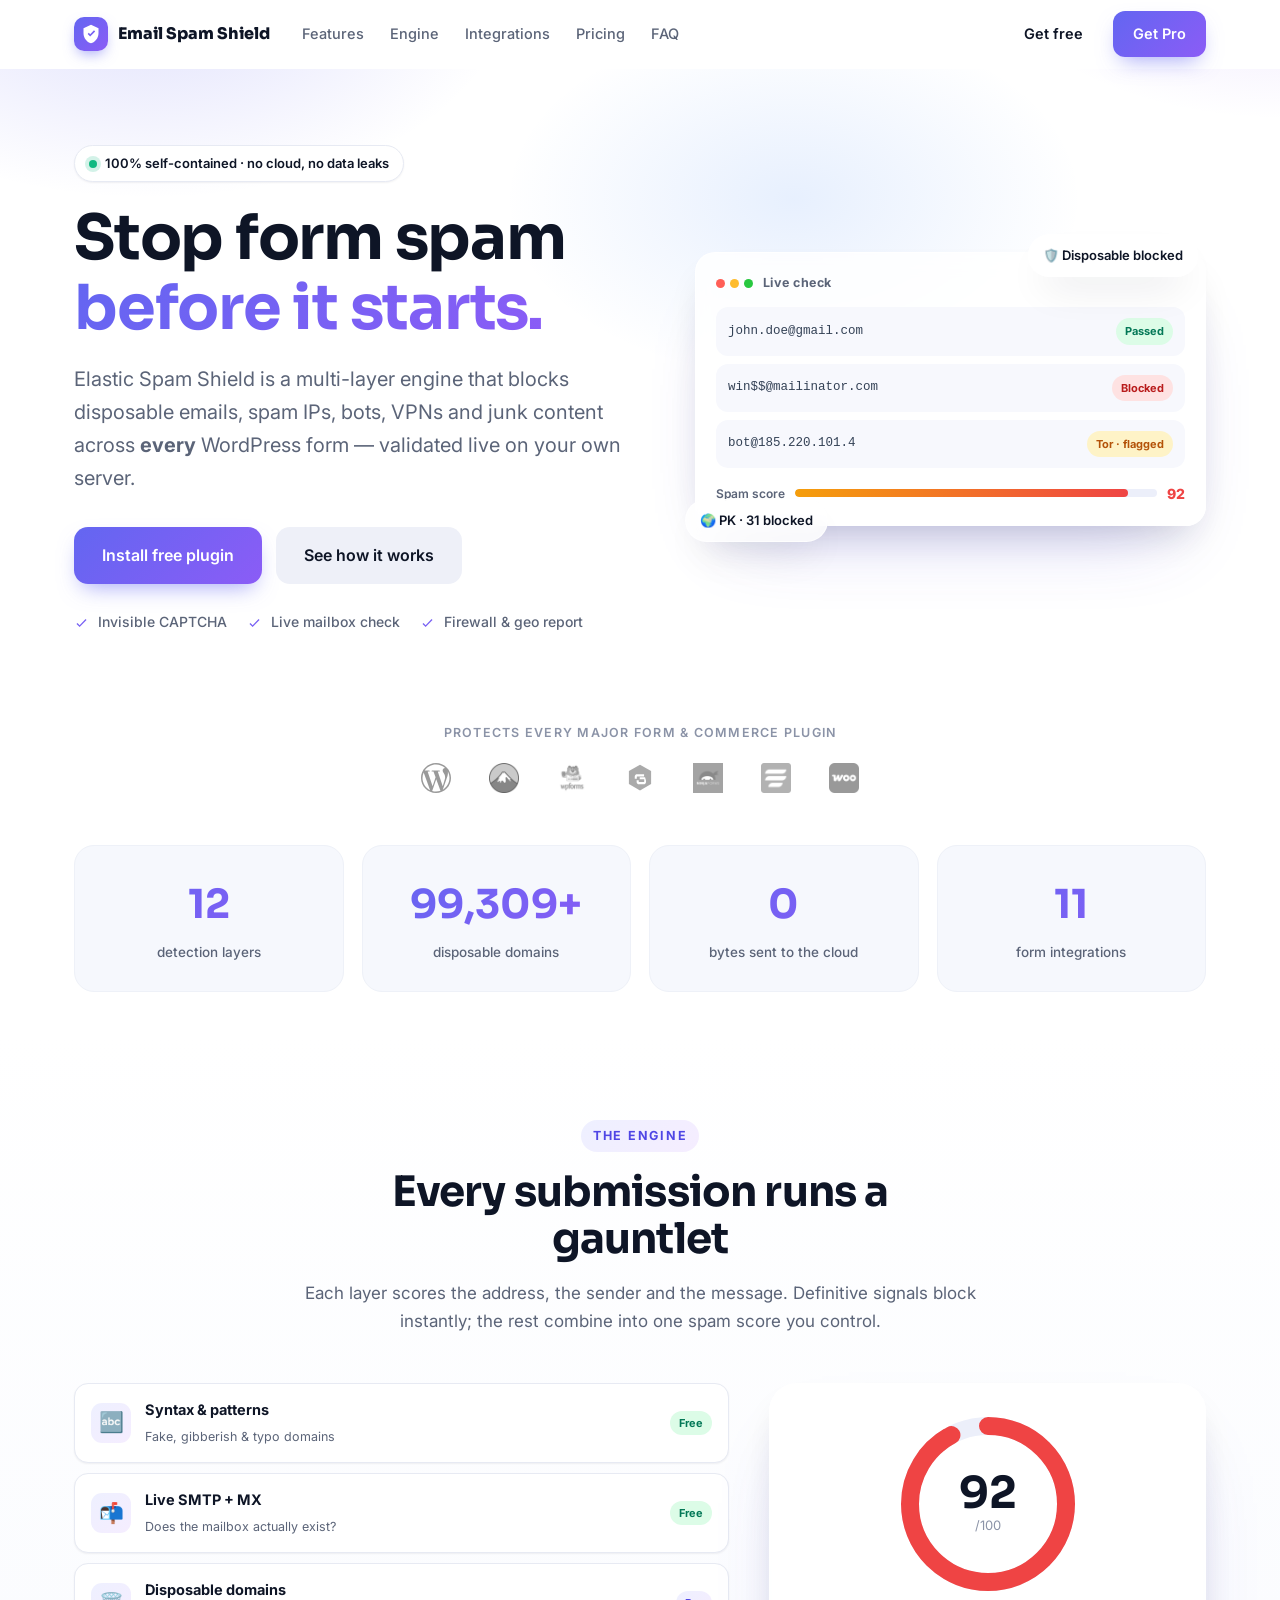
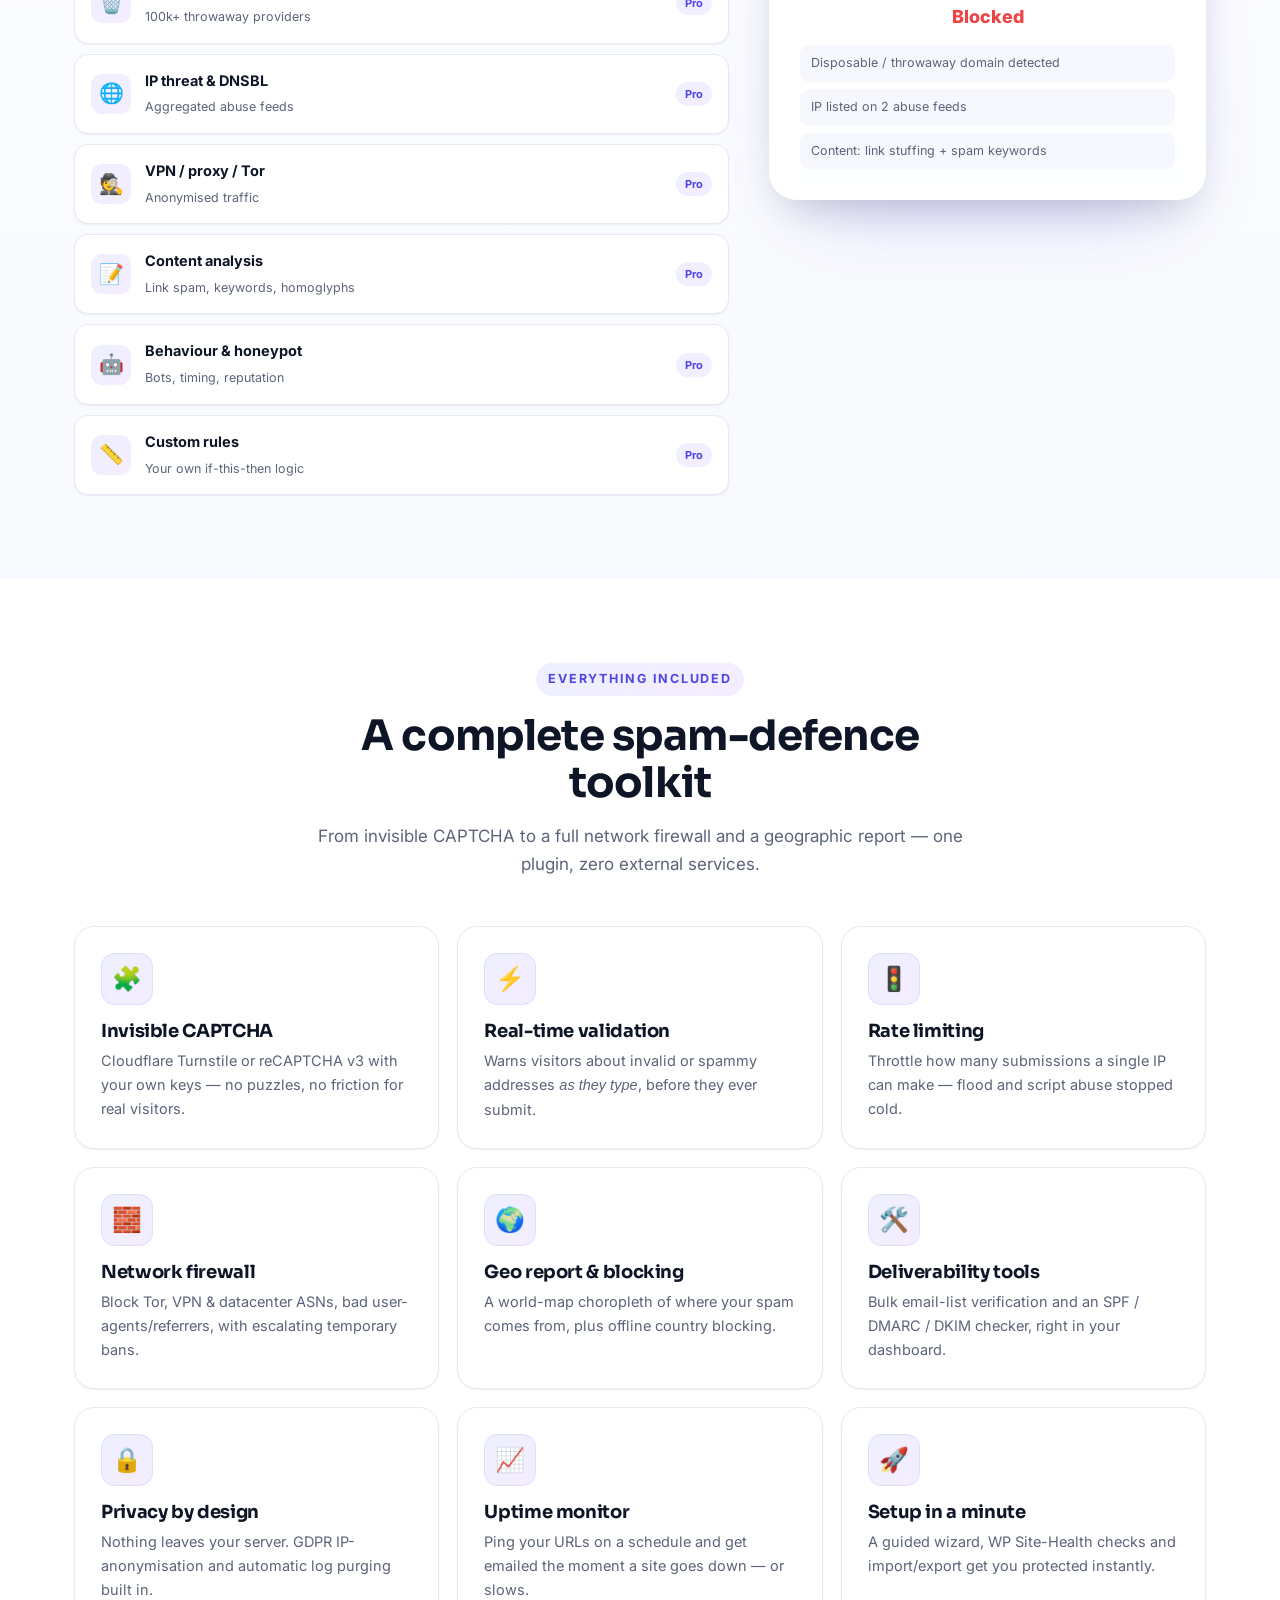
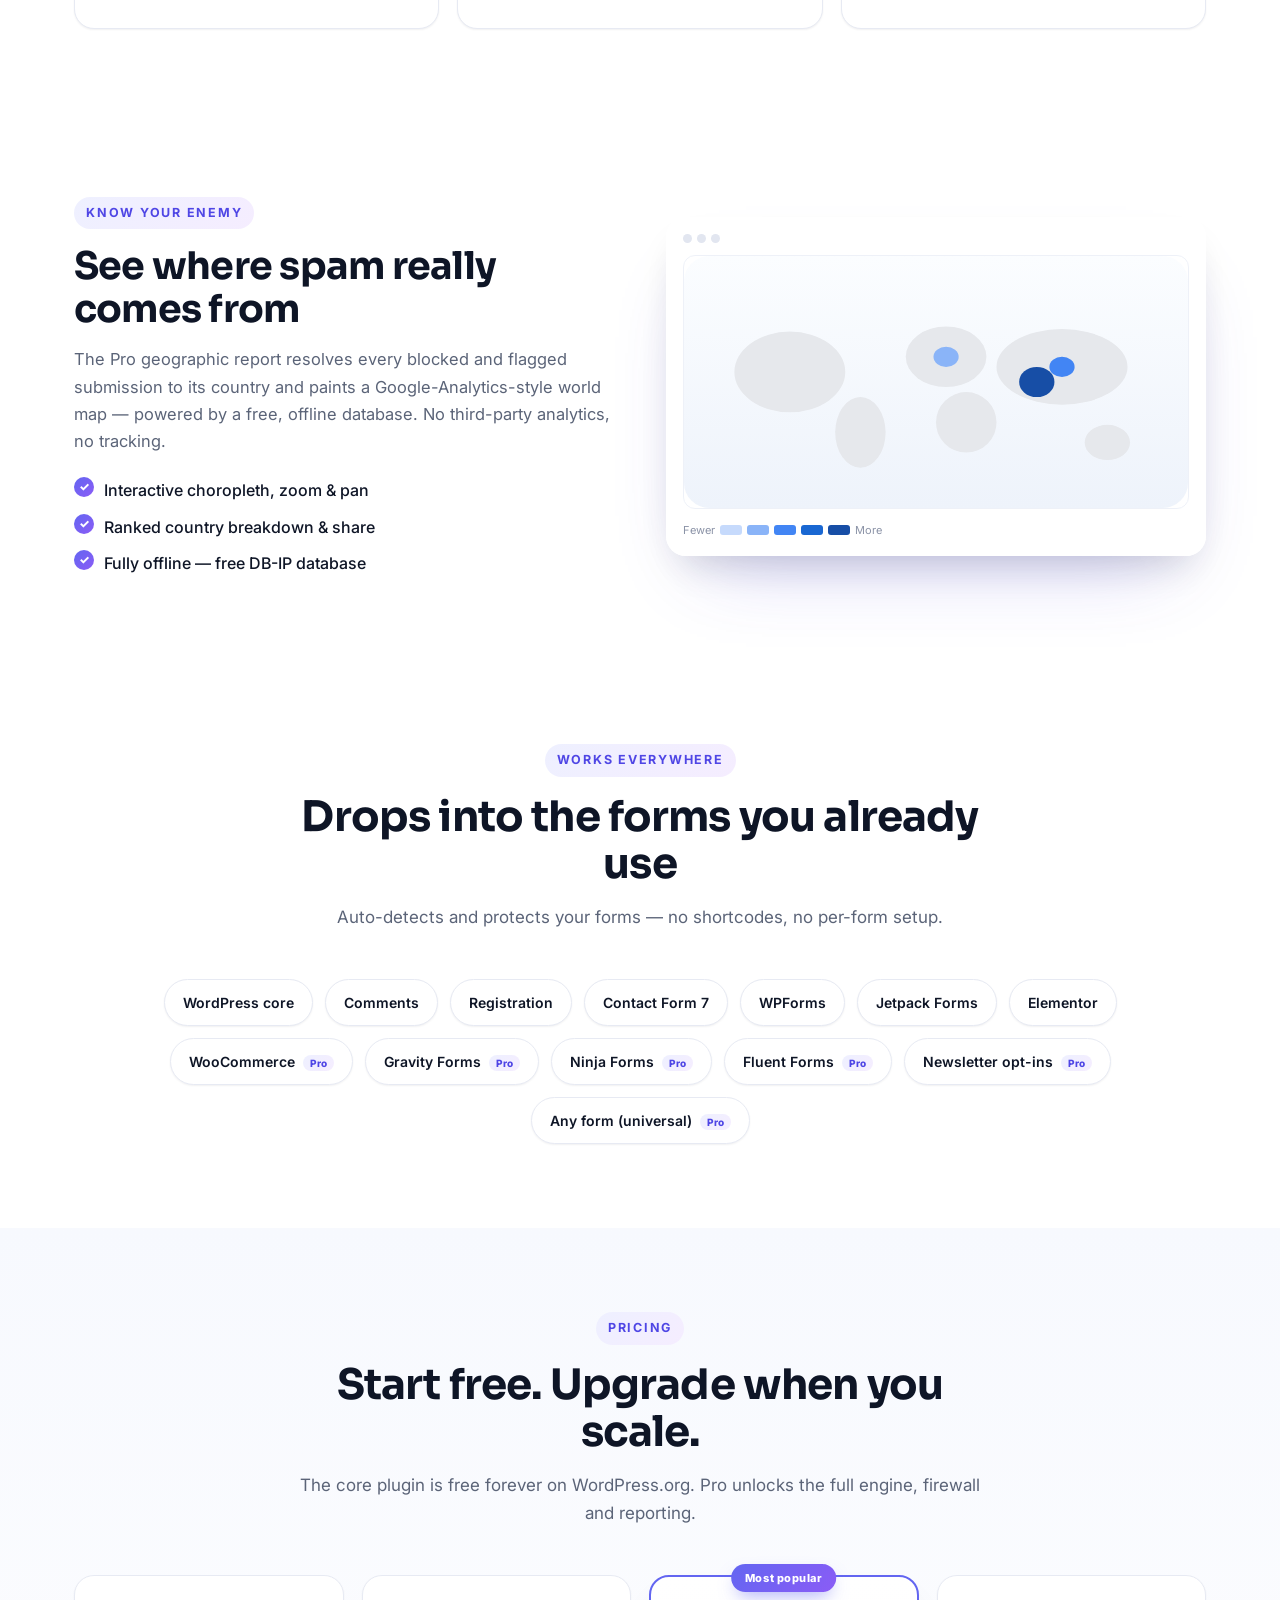
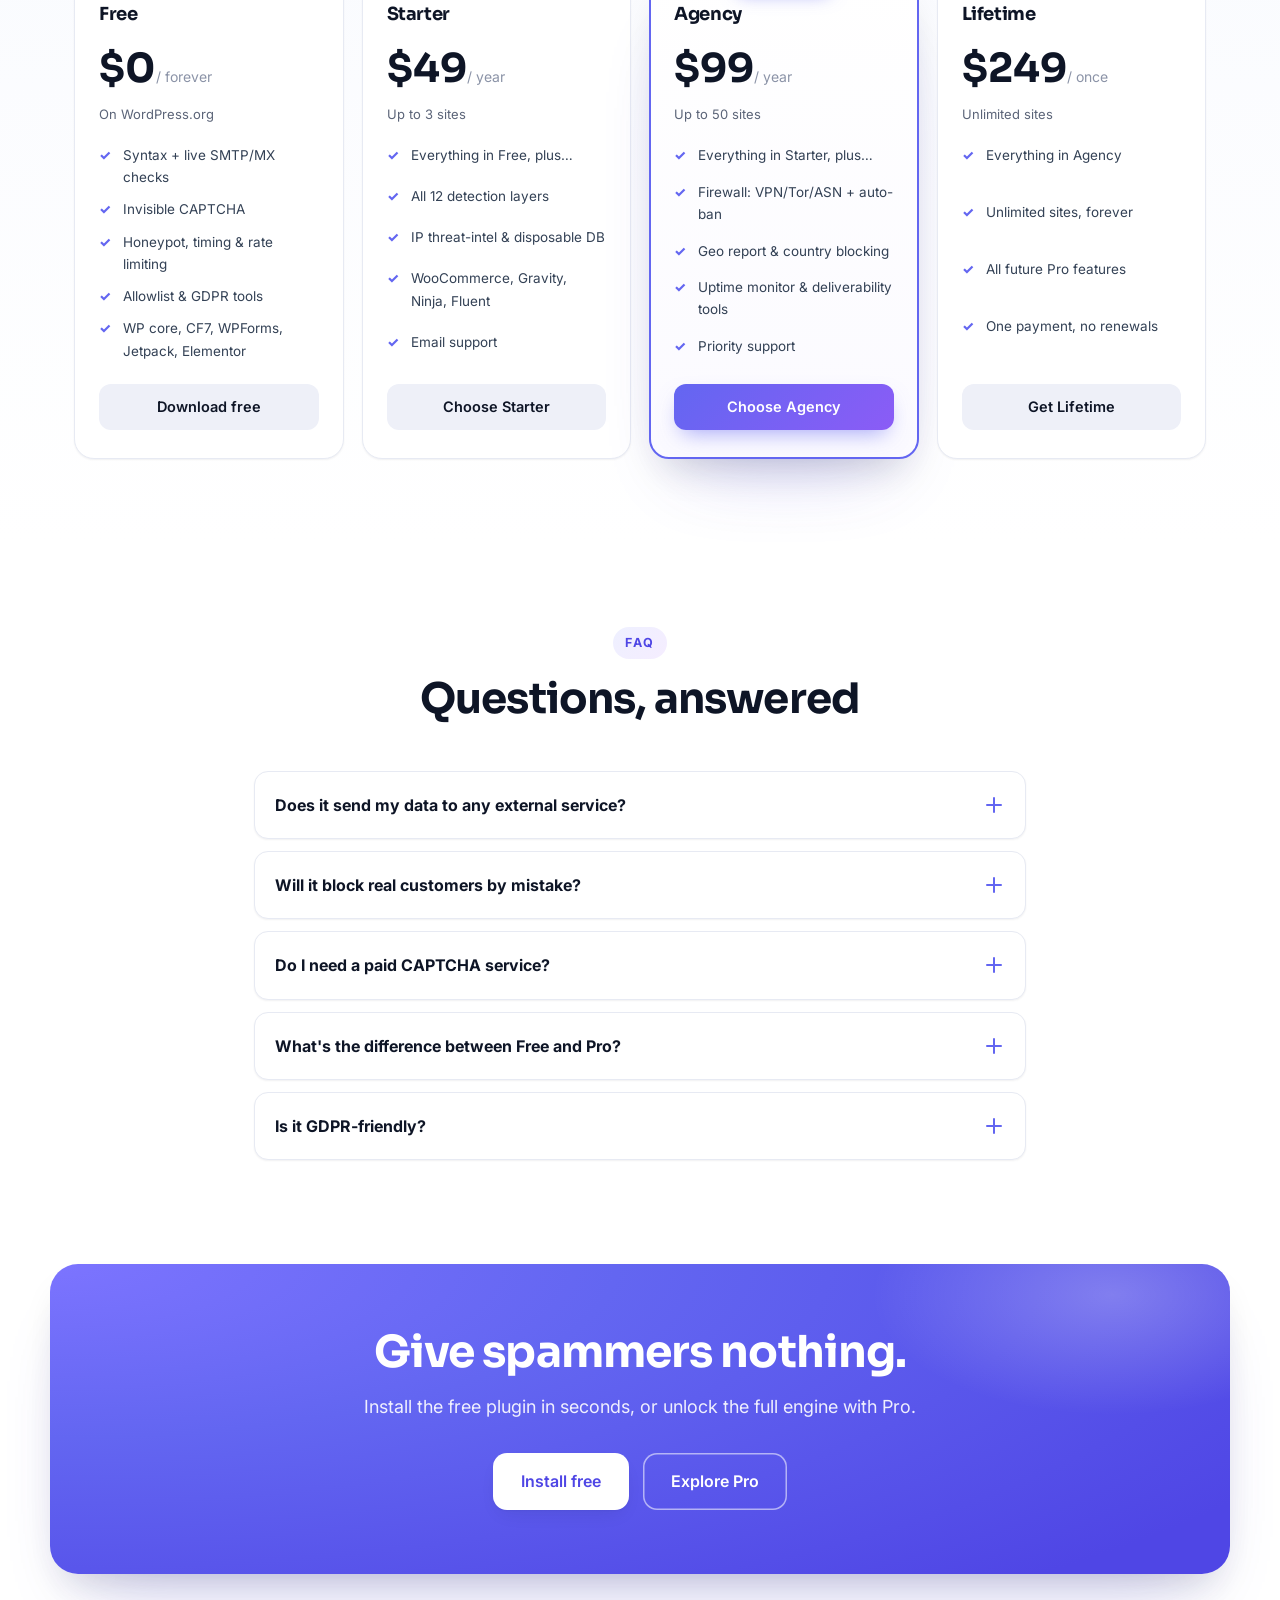
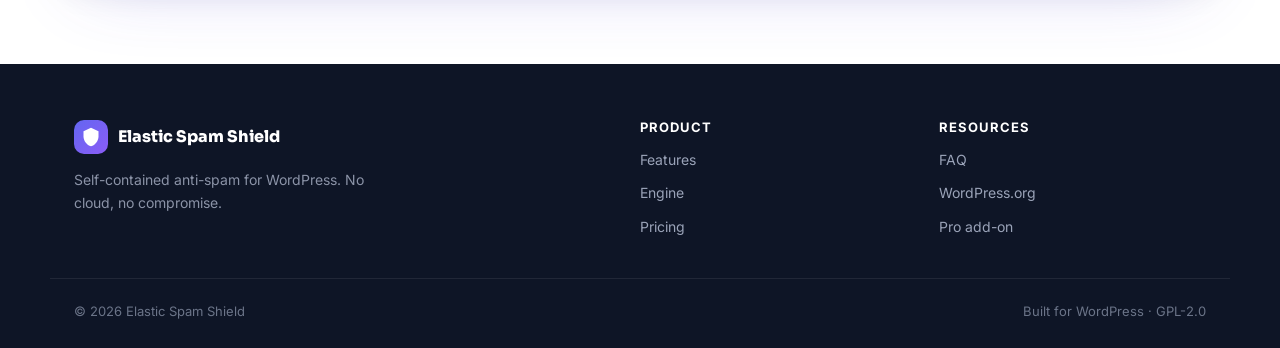
==== commit defaec84: "Add files via upload" ====
--- a/index.html
+++ b/index.html
@@ -7,23 +7,23 @@
 
     <meta name="google-site-verification" content="wCppn_9DEZkIM1okCkUS2k0BqOHA5PAUrDPWjwzzSZg">
 
-    <title>Email Spam Shield — The self-contained anti-spam engine for WordPress</title>
+    <title>Elastic Spam Shield — The self-contained anti-spam engine for WordPress</title>
     <meta name="description" content="Stop form, comment and registration spam on WordPress. A multi-layer engine with invisible CAPTCHA, live mailbox verification, IP threat-intel, a firewall and a geo report — 100% on your own server, no cloud.">
     <meta name="keywords" content="WordPress anti-spam plugin, contact form spam, disposable email blocker, invisible CAPTCHA, spam IP blocking, email validation WordPress, WooCommerce spam, VPN proxy blocking, country blocking WordPress">
-    <meta name="author" content="Email Spam Shield">
+    <meta name="author" content="Elastic Spam Shield">
     <meta name="robots" content="index, follow, max-image-preview:large">
     <link rel="canonical" href="https://emailspamshield.com/">
     <meta name="theme-color" content="#ffffff">
     <link rel="icon" type="image/svg+xml" href="assets/icon.svg">
 
     <meta property="og:type" content="website">
-    <meta property="og:site_name" content="Email Spam Shield">
-    <meta property="og:title" content="Email Spam Shield — self-contained anti-spam for WordPress">
+    <meta property="og:site_name" content="Elastic Spam Shield">
+    <meta property="og:title" content="Elastic Spam Shield — self-contained anti-spam for WordPress">
     <meta property="og:description" content="A multi-layer engine that blocks disposable emails, spam IPs, bots, VPNs and bad content across every WordPress form — nothing leaves your server.">
     <meta property="og:url" content="https://emailspamshield.com/">
     <meta property="og:image" content="https://emailspamshield.com/assets/og-image.png">
     <meta name="twitter:card" content="summary_large_image">
-    <meta name="twitter:title" content="Email Spam Shield — self-contained anti-spam for WordPress">
+    <meta name="twitter:title" content="Elastic Spam Shield — self-contained anti-spam for WordPress">
     <meta name="twitter:description" content="Block form, comment & registration spam with a self-contained multi-layer engine, invisible CAPTCHA, a firewall and a geo report.">
     <meta name="twitter:image" content="https://emailspamshield.com/assets/og-image.png">
 
@@ -32,234 +32,248 @@
     <link href="https://fonts.googleapis.com/css2?family=Inter:wght@400;500;600;700;800&family=Sora:wght@600;700;800&display=swap" rel="stylesheet">
     <link rel="stylesheet" href="assets/css/style.css">
 
-    <script>document.documentElement.classList.remove('no-js');</script>
+    <script>
+        document.documentElement.classList.remove('no-js');
+    </script>
     <script type="application/ld+json">
-    {
-      "@context": "https://schema.org",
-      "@type": "SoftwareApplication",
-      "name": "Email Spam Shield",
-      "applicationCategory": "SecurityApplication",
-      "operatingSystem": "WordPress",
-      "offers": { "@type": "Offer", "price": "0", "priceCurrency": "USD" },
-      "description": "A self-contained multi-layer anti-spam engine for WordPress forms."
-    }
+        {
+            "@context": "https://schema.org",
+            "@type": "SoftwareApplication",
+            "name": "Elastic Spam Shield",
+            "applicationCategory": "SecurityApplication",
+            "operatingSystem": "WordPress",
+            "offers": {
+                "@type": "Offer",
+                "price": "0",
+                "priceCurrency": "USD"
+            },
+            "description": "A self-contained multi-layer anti-spam engine for WordPress forms."
+        }
     </script>
 </head>
 
 <body>
 
-<!-- ══ Nav ═══════════════════════════════════════════════════════════════ -->
-<header class="nav" id="nav">
-    <div class="wrap nav__inner">
-        <a class="brand" href="#top" aria-label="Email Spam Shield home">
-            <span class="brand__mark" aria-hidden="true">
+    <!-- ══ Nav ═══════════════════════════════════════════════════════════════ -->
+    <header class="nav" id="nav">
+        <div class="wrap nav__inner">
+            <a class="brand" href="#top" aria-label="Elastic Spam Shield home">
+                <span class="brand__mark" aria-hidden="true">
                 <svg viewBox="0 0 24 24" fill="currentColor"><path d="M12 1L3 5v6c0 5.55 3.84 10.74 9 12 5.16-1.26 9-6.45 9-12V5l-9-4zm-1 14l-3-3 1.41-1.41L11 12.17l4.59-4.58L17 9l-6 6z"/></svg>
             </span>
-            <span class="brand__name">Email&nbsp;Spam&nbsp;Shield</span>
-        </a>
-        <nav class="nav__links" id="navLinks">
-            <a href="#features">Features</a>
-            <a href="#engine">Engine</a>
-            <a href="#integrations">Integrations</a>
-            <a href="#pricing">Pricing</a>
-            <a href="#faq">FAQ</a>
-        </nav>
-        <div class="nav__cta">
-            <a class="btn btn--ghost" href="https://wordpress.org/plugins/" target="_blank" rel="noopener">Get&nbsp;free</a>
-            <a class="btn btn--primary" href="#pricing">Get&nbsp;Pro</a>
+                <span class="brand__name">Email&nbsp;Spam&nbsp;Shield</span>
+            </a>
+            <nav class="nav__links" id="navLinks">
+                <a href="#features">Features</a>
+                <a href="#engine">Engine</a>
+                <a href="#integrations">Integrations</a>
+                <a href="#pricing">Pricing</a>
+                <a href="#faq">FAQ</a>
+            </nav>
+            <div class="nav__cta">
+                <a class="btn btn--ghost" href="https://wordpress.org/plugins/" target="_blank" rel="noopener">Get&nbsp;free</a>
+                <a class="btn btn--primary" href="#pricing">Get&nbsp;Pro</a>
+            </div>
+            <button class="nav__burger" id="burger" aria-label="Menu" aria-expanded="false"><span></span><span></span><span></span></button>
         </div>
-        <button class="nav__burger" id="burger" aria-label="Menu" aria-expanded="false"><span></span><span></span><span></span></button>
-    </div>
-</header>
-
-<main id="top">
-
-<!-- ══ Hero ══════════════════════════════════════════════════════════════ -->
-<section class="hero">
-    <div class="hero__glow" aria-hidden="true"></div>
-    <div class="wrap hero__grid">
-        <div class="hero__copy reveal">
-            <span class="pill"><span class="pill__dot"></span> 100% self-contained · no cloud, no data leaks</span>
-            <h1>Stop form spam <span class="grad">before it starts.</span></h1>
-            <p class="lead">Email Spam Shield is a multi-layer engine that blocks disposable emails, spam IPs, bots, VPNs and junk content across <strong>every</strong> WordPress form — validated live on your own server.</p>
-            <div class="hero__actions">
-                <a class="btn btn--primary btn--lg" href="https://wordpress.org/plugins/" target="_blank" rel="noopener">Install free plugin</a>
-                <a class="btn btn--soft btn--lg" href="#engine">See how it works</a>
-            </div>
-            <ul class="hero__ticks">
-                <li>Invisible CAPTCHA</li>
-                <li>Live mailbox check</li>
-                <li>Firewall &amp; geo report</li>
-            </ul>
-        </div>
-
-        <div class="hero__art reveal" data-d="1">
-            <div class="verdict-card glass">
-                <div class="verdict-card__head">
-                    <span class="dotrow"><i></i><i></i><i></i></span>
-                    <span class="verdict-card__title">Live check</span>
-                </div>
-                <div class="verdict-row">
-                    <span class="mono">john.doe@gmail.com</span>
-                    <span class="tag tag--ok">Passed</span>
-                </div>
-                <div class="verdict-row">
-                    <span class="mono">win$$@mailinator.com</span>
-                    <span class="tag tag--bad">Blocked</span>
-                </div>
-                <div class="verdict-row">
-                    <span class="mono">bot@185.220.101.4</span>
-                    <span class="tag tag--warn">Tor · flagged</span>
-                </div>
-                <div class="gauge">
-                    <div class="gauge__label">Spam score</div>
-                    <div class="gauge__bar"><span style="width:92%"></span></div>
-                    <div class="gauge__val">92</div>
-                </div>
-            </div>
-            <div class="float-chip float-chip--1 glass">🛡️ Disposable blocked</div>
-            <div class="float-chip float-chip--2 glass">🌍 PK · 31 blocked</div>
-        </div>
-    </div>
-</section>
-
-<!-- ══ Trust / logos ═════════════════════════════════════════════════════ -->
-<section class="logos">
-    <div class="wrap">
-        <p class="logos__label">Protects every major form &amp; commerce plugin</p>
-        <div class="logos__row reveal">
-            <img src="assets/logos/wordpress.svg" alt="WordPress" loading="lazy">
-            <img src="assets/logos/contact-form-7.png" alt="Contact Form 7" loading="lazy">
-            <img src="assets/logos/wpforms.png" alt="WPForms" loading="lazy">
-            <img src="assets/logos/gravity-forms.svg" alt="Gravity Forms" loading="lazy">
-            <img src="assets/logos/ninja-forms.png" alt="Ninja Forms" loading="lazy">
-            <img src="assets/logos/fluent-forms.png" alt="Fluent Forms" loading="lazy">
-            <img src="assets/logos/woocommerce.png" alt="WooCommerce" loading="lazy">
-        </div>
-    </div>
-</section>
-
-<!-- ══ Stats ═════════════════════════════════════════════════════════════ -->
-<section class="stats">
-    <div class="wrap stats__grid">
-        <div class="stat reveal"><b data-count="12">0</b><span>detection layers</span></div>
-        <div class="stat reveal" data-d="1"><b data-count="100000" data-suffix="+">0</b><span>disposable domains</span></div>
-        <div class="stat reveal" data-d="2"><b data-count="0" data-text="0">0</b><span>bytes sent to the cloud</span></div>
-        <div class="stat reveal" data-d="3"><b data-count="11">0</b><span>form integrations</span></div>
-    </div>
-</section>
-
-<!-- ══ Engine ════════════════════════════════════════════════════════════ -->
-<section class="section engine" id="engine">
-    <div class="wrap">
-        <div class="section__head reveal">
-            <span class="eyebrow">The engine</span>
-            <h2>Every submission runs a gauntlet</h2>
-            <p>Each layer scores the address, the sender and the message. Definitive signals block instantly; the rest combine into one spam score you control.</p>
-        </div>
-        <div class="engine__grid">
-            <ul class="layers reveal">
-                <li><span class="layers__ico">🔤</span><div><b>Syntax &amp; patterns</b><small>Fake, gibberish &amp; typo domains</small></div><span class="layers__free">Free</span></li>
-                <li><span class="layers__ico">📬</span><div><b>Live SMTP + MX</b><small>Does the mailbox actually exist?</small></div><span class="layers__free">Free</span></li>
-                <li><span class="layers__ico">🗑️</span><div><b>Disposable domains</b><small>100k+ throwaway providers</small></div><span class="layers__pro">Pro</span></li>
-                <li><span class="layers__ico">🌐</span><div><b>IP threat &amp; DNSBL</b><small>Aggregated abuse feeds</small></div><span class="layers__pro">Pro</span></li>
-                <li><span class="layers__ico">🕵️</span><div><b>VPN / proxy / Tor</b><small>Anonymised traffic</small></div><span class="layers__pro">Pro</span></li>
-                <li><span class="layers__ico">📝</span><div><b>Content analysis</b><small>Link spam, keywords, homoglyphs</small></div><span class="layers__pro">Pro</span></li>
-                <li><span class="layers__ico">🤖</span><div><b>Behaviour &amp; honeypot</b><small>Bots, timing, reputation</small></div><span class="layers__pro">Pro</span></li>
-                <li><span class="layers__ico">📏</span><div><b>Custom rules</b><small>Your own if-this-then logic</small></div><span class="layers__pro">Pro</span></li>
-            </ul>
-            <div class="engine__panel reveal" data-d="1">
-                <div class="score glass">
-                    <div class="score__ring">
-                        <svg viewBox="0 0 120 120">
+    </header>
+
+    <main id="top">
+
+        <!-- ══ Hero ══════════════════════════════════════════════════════════════ -->
+        <section class="hero">
+            <div class="hero__glow" aria-hidden="true"></div>
+            <div class="wrap hero__grid">
+                <div class="hero__copy reveal">
+                    <span class="pill"><span class="pill__dot"></span> 100% self-contained · no cloud, no data leaks</span>
+                    <h1>Stop form spam <span class="grad">before it starts.</span></h1>
+                    <p class="lead">Elastic Spam Shield is a multi-layer engine that blocks disposable emails, spam IPs, bots, VPNs and junk content across <strong>every</strong> WordPress form — validated live on your own server.</p>
+                    <div class="hero__actions">
+                        <a class="btn btn--primary btn--lg" href="https://wordpress.org/plugins/" target="_blank" rel="noopener">Install free plugin</a>
+                        <a class="btn btn--soft btn--lg" href="#engine">See how it works</a>
+                    </div>
+                    <ul class="hero__ticks">
+                        <li>Invisible CAPTCHA</li>
+                        <li>Live mailbox check</li>
+                        <li>Firewall &amp; geo report</li>
+                    </ul>
+                </div>
+
+                <div class="hero__art reveal" data-d="1">
+                    <div class="verdict-card glass">
+                        <div class="verdict-card__head">
+                            <span class="dotrow"><i></i><i></i><i></i></span>
+                            <span class="verdict-card__title">Live check</span>
+                        </div>
+                        <div class="verdict-row">
+                            <span class="mono">john.doe@gmail.com</span>
+                            <span class="tag tag--ok">Passed</span>
+                        </div>
+                        <div class="verdict-row">
+                            <span class="mono">win$$@mailinator.com</span>
+                            <span class="tag tag--bad">Blocked</span>
+                        </div>
+                        <div class="verdict-row">
+                            <span class="mono">bot@185.220.101.4</span>
+                            <span class="tag tag--warn">Tor · flagged</span>
+                        </div>
+                        <div class="gauge">
+                            <div class="gauge__label">Spam score</div>
+                            <div class="gauge__bar"><span style="width:92%"></span></div>
+                            <div class="gauge__val">92</div>
+                        </div>
+                    </div>
+                    <div class="float-chip float-chip--1 glass">🛡️ Disposable blocked</div>
+                    <div class="float-chip float-chip--2 glass">🌍 PK · 31 blocked</div>
+                </div>
+            </div>
+        </section>
+
+        <!-- ══ Trust / logos ═════════════════════════════════════════════════════ -->
+        <section class="logos">
+            <div class="wrap">
+                <p class="logos__label">Protects every major form &amp; commerce plugin</p>
+                <div class="logos__row reveal">
+                    <img src="assets/logos/wordpress.svg" alt="WordPress" loading="lazy">
+                    <img src="assets/logos/contact-form-7.png" alt="Contact Form 7" loading="lazy">
+                    <img src="assets/logos/wpforms.png" alt="WPForms" loading="lazy">
+                    <img src="assets/logos/gravity-forms.svg" alt="Gravity Forms" loading="lazy">
+                    <img src="assets/logos/ninja-forms.png" alt="Ninja Forms" loading="lazy">
+                    <img src="assets/logos/fluent-forms.png" alt="Fluent Forms" loading="lazy">
+                    <img src="assets/logos/woocommerce.png" alt="WooCommerce" loading="lazy">
+                </div>
+            </div>
+        </section>
+
+        <!-- ══ Stats ═════════════════════════════════════════════════════════════ -->
+        <section class="stats">
+            <div class="wrap stats__grid">
+                <div class="stat reveal"><b data-count="12">0</b><span>detection layers</span></div>
+                <div class="stat reveal" data-d="1"><b data-count="100000" data-suffix="+">0</b><span>disposable domains</span></div>
+                <div class="stat reveal" data-d="2"><b data-count="0" data-text="0">0</b><span>bytes sent to the cloud</span></div>
+                <div class="stat reveal" data-d="3"><b data-count="11">0</b><span>form integrations</span></div>
+            </div>
+        </section>
+
+        <!-- ══ Engine ════════════════════════════════════════════════════════════ -->
+        <section class="section engine" id="engine">
+            <div class="wrap">
+                <div class="section__head reveal">
+                    <span class="eyebrow">The engine</span>
+                    <h2>Every submission runs a gauntlet</h2>
+                    <p>Each layer scores the address, the sender and the message. Definitive signals block instantly; the rest combine into one spam score you control.</p>
+                </div>
+                <div class="engine__grid">
+                    <ul class="layers reveal">
+                        <li><span class="layers__ico">🔤</span>
+                            <div><b>Syntax &amp; patterns</b><small>Fake, gibberish &amp; typo domains</small></div><span class="layers__free">Free</span></li>
+                        <li><span class="layers__ico">📬</span>
+                            <div><b>Live SMTP + MX</b><small>Does the mailbox actually exist?</small></div><span class="layers__free">Free</span></li>
+                        <li><span class="layers__ico">🗑️</span>
+                            <div><b>Disposable domains</b><small>100k+ throwaway providers</small></div><span class="layers__pro">Pro</span></li>
+                        <li><span class="layers__ico">🌐</span>
+                            <div><b>IP threat &amp; DNSBL</b><small>Aggregated abuse feeds</small></div><span class="layers__pro">Pro</span></li>
+                        <li><span class="layers__ico">🕵️</span>
+                            <div><b>VPN / proxy / Tor</b><small>Anonymised traffic</small></div><span class="layers__pro">Pro</span></li>
+                        <li><span class="layers__ico">📝</span>
+                            <div><b>Content analysis</b><small>Link spam, keywords, homoglyphs</small></div><span class="layers__pro">Pro</span></li>
+                        <li><span class="layers__ico">🤖</span>
+                            <div><b>Behaviour &amp; honeypot</b><small>Bots, timing, reputation</small></div><span class="layers__pro">Pro</span></li>
+                        <li><span class="layers__ico">📏</span>
+                            <div><b>Custom rules</b><small>Your own if-this-then logic</small></div><span class="layers__pro">Pro</span></li>
+                    </ul>
+                    <div class="engine__panel reveal" data-d="1">
+                        <div class="score glass">
+                            <div class="score__ring">
+                                <svg viewBox="0 0 120 120">
                             <circle cx="60" cy="60" r="52" class="score__track"/>
                             <circle cx="60" cy="60" r="52" class="score__fill" id="scoreArc"/>
                         </svg>
-                        <div class="score__num"><b id="scoreNum">0</b><span>/100</span></div>
+                                <div class="score__num"><b id="scoreNum">0</b><span>/100</span></div>
+                            </div>
+                            <div class="score__verdict" id="scoreVerdict">Analysing…</div>
+                            <div class="score__reasons" id="scoreReasons"></div>
+                        </div>
                     </div>
-                    <div class="score__verdict" id="scoreVerdict">Analysing…</div>
-                    <div class="score__reasons" id="scoreReasons"></div>
-                </div>
-            </div>
-        </div>
-    </div>
-</section>
-
-<!-- ══ Features ══════════════════════════════════════════════════════════ -->
-<section class="section" id="features">
-    <div class="wrap">
-        <div class="section__head reveal">
-            <span class="eyebrow">Everything included</span>
-            <h2>A complete spam-defence toolkit</h2>
-            <p>From invisible CAPTCHA to a full network firewall and a geographic report — one plugin, zero external services.</p>
-        </div>
-        <div class="cards">
-            <article class="card reveal">
-                <div class="card__ico grad-ico">🧩</div>
-                <h3>Invisible CAPTCHA</h3>
-                <p>Cloudflare Turnstile or reCAPTCHA v3 with your own keys — no puzzles, no friction for real visitors.</p>
-            </article>
-            <article class="card reveal" data-d="1">
-                <div class="card__ico grad-ico">⚡</div>
-                <h3>Real-time validation</h3>
-                <p>Warns visitors about invalid or spammy addresses <em>as they type</em>, before they ever submit.</p>
-            </article>
-            <article class="card reveal" data-d="2">
-                <div class="card__ico grad-ico">🚦</div>
-                <h3>Rate limiting</h3>
-                <p>Throttle how many submissions a single IP can make — flood and script abuse stopped cold.</p>
-            </article>
-            <article class="card reveal">
-                <div class="card__ico grad-ico">🧱</div>
-                <h3>Network firewall</h3>
-                <p>Block Tor, VPN &amp; datacenter ASNs, bad user-agents/referrers, with escalating temporary bans.</p>
-            </article>
-            <article class="card reveal" data-d="1">
-                <div class="card__ico grad-ico">🌍</div>
-                <h3>Geo report &amp; blocking</h3>
-                <p>A world-map choropleth of where your spam comes from, plus offline country blocking.</p>
-            </article>
-            <article class="card reveal" data-d="2">
-                <div class="card__ico grad-ico">🛠️</div>
-                <h3>Deliverability tools</h3>
-                <p>Bulk email-list verification and an SPF / DMARC / DKIM checker, right in your dashboard.</p>
-            </article>
-            <article class="card reveal">
-                <div class="card__ico grad-ico">🔒</div>
-                <h3>Privacy by design</h3>
-                <p>Nothing leaves your server. GDPR IP-anonymisation and automatic log purging built in.</p>
-            </article>
-            <article class="card reveal" data-d="1">
-                <div class="card__ico grad-ico">📈</div>
-                <h3>Uptime monitor</h3>
-                <p>Ping your URLs on a schedule and get emailed the moment a site goes down — or slows.</p>
-            </article>
-            <article class="card reveal" data-d="2">
-                <div class="card__ico grad-ico">🚀</div>
-                <h3>Setup in a minute</h3>
-                <p>A guided wizard, WP Site-Health checks and import/export get you protected instantly.</p>
-            </article>
-        </div>
-    </div>
-</section>
-
-<!-- ══ Geo highlight ═════════════════════════════════════════════════════ -->
-<section class="section geo">
-    <div class="wrap geo__grid">
-        <div class="geo__copy reveal">
-            <span class="eyebrow">Know your enemy</span>
-            <h2>See where spam really comes from</h2>
-            <p>The Pro geographic report resolves every blocked and flagged submission to its country and paints a Google-Analytics-style world map — powered by a free, offline database. No third-party analytics, no tracking.</p>
-            <ul class="checklist">
-                <li>Interactive choropleth, zoom &amp; pan</li>
-                <li>Ranked country breakdown &amp; share</li>
-                <li>Fully offline — free DB-IP database</li>
-            </ul>
-        </div>
-        <div class="geo__art reveal" data-d="1">
-            <div class="mapcard glass">
-                <div class="mapcard__dots"><i></i><i></i><i></i></div>
-                <svg class="worldmini" viewBox="0 0 200 100" aria-hidden="true">
+                </div>
+            </div>
+        </section>
+
+        <!-- ══ Features ══════════════════════════════════════════════════════════ -->
+        <section class="section" id="features">
+            <div class="wrap">
+                <div class="section__head reveal">
+                    <span class="eyebrow">Everything included</span>
+                    <h2>A complete spam-defence toolkit</h2>
+                    <p>From invisible CAPTCHA to a full network firewall and a geographic report — one plugin, zero external services.</p>
+                </div>
+                <div class="cards">
+                    <article class="card reveal">
+                        <div class="card__ico grad-ico">🧩</div>
+                        <h3>Invisible CAPTCHA</h3>
+                        <p>Cloudflare Turnstile or reCAPTCHA v3 with your own keys — no puzzles, no friction for real visitors.</p>
+                    </article>
+                    <article class="card reveal" data-d="1">
+                        <div class="card__ico grad-ico">⚡</div>
+                        <h3>Real-time validation</h3>
+                        <p>Warns visitors about invalid or spammy addresses <em>as they type</em>, before they ever submit.</p>
+                    </article>
+                    <article class="card reveal" data-d="2">
+                        <div class="card__ico grad-ico">🚦</div>
+                        <h3>Rate limiting</h3>
+                        <p>Throttle how many submissions a single IP can make — flood and script abuse stopped cold.</p>
+                    </article>
+                    <article class="card reveal">
+                        <div class="card__ico grad-ico">🧱</div>
+                        <h3>Network firewall</h3>
+                        <p>Block Tor, VPN &amp; datacenter ASNs, bad user-agents/referrers, with escalating temporary bans.</p>
+                    </article>
+                    <article class="card reveal" data-d="1">
+                        <div class="card__ico grad-ico">🌍</div>
+                        <h3>Geo report &amp; blocking</h3>
+                        <p>A world-map choropleth of where your spam comes from, plus offline country blocking.</p>
+                    </article>
+                    <article class="card reveal" data-d="2">
+                        <div class="card__ico grad-ico">🛠️</div>
+                        <h3>Deliverability tools</h3>
+                        <p>Bulk email-list verification and an SPF / DMARC / DKIM checker, right in your dashboard.</p>
+                    </article>
+                    <article class="card reveal">
+                        <div class="card__ico grad-ico">🔒</div>
+                        <h3>Privacy by design</h3>
+                        <p>Nothing leaves your server. GDPR IP-anonymisation and automatic log purging built in.</p>
+                    </article>
+                    <article class="card reveal" data-d="1">
+                        <div class="card__ico grad-ico">📈</div>
+                        <h3>Uptime monitor</h3>
+                        <p>Ping your URLs on a schedule and get emailed the moment a site goes down — or slows.</p>
+                    </article>
+                    <article class="card reveal" data-d="2">
+                        <div class="card__ico grad-ico">🚀</div>
+                        <h3>Setup in a minute</h3>
+                        <p>A guided wizard, WP Site-Health checks and import/export get you protected instantly.</p>
+                    </article>
+                </div>
+            </div>
+        </section>
+
+        <!-- ══ Geo highlight ═════════════════════════════════════════════════════ -->
+        <section class="section geo">
+            <div class="wrap geo__grid">
+                <div class="geo__copy reveal">
+                    <span class="eyebrow">Know your enemy</span>
+                    <h2>See where spam really comes from</h2>
+                    <p>The Pro geographic report resolves every blocked and flagged submission to its country and paints a Google-Analytics-style world map — powered by a free, offline database. No third-party analytics, no tracking.</p>
+                    <ul class="checklist">
+                        <li>Interactive choropleth, zoom &amp; pan</li>
+                        <li>Ranked country breakdown &amp; share</li>
+                        <li>Fully offline — free DB-IP database</li>
+                    </ul>
+                </div>
+                <div class="geo__art reveal" data-d="1">
+                    <div class="mapcard glass">
+                        <div class="mapcard__dots"><i></i><i></i><i></i></div>
+                        <svg class="worldmini" viewBox="0 0 200 100" aria-hidden="true">
                     <defs><linearGradient id="og" x1="0" y1="0" x2="0" y2="1"><stop offset="0" stop-color="#fbfdff"/><stop offset="1" stop-color="#eef3fb"/></linearGradient></defs>
                     <rect width="200" height="100" rx="10" fill="url(#og)"/>
                     <g fill="#e6e8ec">
@@ -271,147 +285,165 @@
                     <ellipse cx="150" cy="44" rx="5" ry="4" fill="#4285f4"/>
                     <ellipse cx="104" cy="40" rx="5" ry="4" fill="#8ab4f8"/>
                 </svg>
-                <div class="mapcard__legend"><span>Fewer</span><i style="background:#c6dafc"></i><i style="background:#8ab4f8"></i><i style="background:#4285f4"></i><i style="background:#1967d2"></i><i style="background:#174ea6"></i><span>More</span></div>
-            </div>
+                        <div class="mapcard__legend"><span>Fewer</span><i style="background:#c6dafc"></i><i style="background:#8ab4f8"></i><i style="background:#4285f4"></i><i style="background:#1967d2"></i><i style="background:#174ea6"></i><span>More</span></div>
+                    </div>
+                </div>
+            </div>
+        </section>
+
+        <!-- ══ Integrations ══════════════════════════════════════════════════════ -->
+        <section class="section" id="integrations">
+            <div class="wrap">
+                <div class="section__head reveal">
+                    <span class="eyebrow">Works everywhere</span>
+                    <h2>Drops into the forms you already use</h2>
+                    <p>Auto-detects and protects your forms — no shortcodes, no per-form setup.</p>
+                </div>
+                <div class="chips reveal">
+                    <span class="chip">WordPress core</span>
+                    <span class="chip">Comments</span>
+                    <span class="chip">Registration</span>
+                    <span class="chip">Contact Form 7</span>
+                    <span class="chip">WPForms</span>
+                    <span class="chip">Jetpack Forms</span>
+                    <span class="chip">Elementor</span>
+                    <span class="chip chip--pro">WooCommerce</span>
+                    <span class="chip chip--pro">Gravity Forms</span>
+                    <span class="chip chip--pro">Ninja Forms</span>
+                    <span class="chip chip--pro">Fluent Forms</span>
+                    <span class="chip chip--pro">Newsletter opt-ins</span>
+                    <span class="chip chip--pro">Any form (universal)</span>
+                </div>
+            </div>
+        </section>
+
+        <!-- ══ Pricing ═══════════════════════════════════════════════════════════ -->
+        <section class="section pricing" id="pricing">
+            <div class="wrap">
+                <div class="section__head reveal">
+                    <span class="eyebrow">Pricing</span>
+                    <h2>Start free. Upgrade when you scale.</h2>
+                    <p>The core plugin is free forever on WordPress.org. Pro unlocks the full engine, firewall and reporting.</p>
+                </div>
+                <div class="tiers">
+                    <article class="tier reveal">
+                        <h3>Free</h3>
+                        <div class="tier__price"><b>$0</b><span>/ forever</span></div>
+                        <p class="tier__sub">On WordPress.org</p>
+                        <ul>
+                            <li>Syntax + live SMTP/MX checks</li>
+                            <li>Invisible CAPTCHA</li>
+                            <li>Honeypot, timing &amp; rate limiting</li>
+                            <li>Allowlist &amp; GDPR tools</li>
+                            <li>WP core, CF7, WPForms, Jetpack, Elementor</li>
+                        </ul>
+                        <a class="btn btn--soft btn--block" href="https://wordpress.org/plugins/" target="_blank" rel="noopener">Download free</a>
+                    </article>
+                    <article class="tier reveal" data-d="1">
+                        <h3>Starter</h3>
+                        <div class="tier__price"><b>$49</b><span>/ year</span></div>
+                        <p class="tier__sub">Up to 3 sites</p>
+                        <ul>
+                            <li>Everything in Free, plus…</li>
+                            <li>All 12 detection layers</li>
+                            <li>IP threat-intel &amp; disposable DB</li>
+                            <li>WooCommerce, Gravity, Ninja, Fluent</li>
+                            <li>Email support</li>
+                        </ul>
+                        <a class="btn btn--soft btn--block" data-fs-plan="52908" href="https://checkout.freemius.com/plugin/32247/plan/52908/" target="_blank" rel="noopener">Choose Starter</a>
+                    </article>
+                    <article class="tier tier--pop reveal" data-d="2">
+                        <span class="tier__flag">Most popular</span>
+                        <h3>Agency</h3>
+                        <div class="tier__price"><b>$99</b><span>/ year</span></div>
+                        <p class="tier__sub">Up to 50 sites</p>
+                        <ul>
+                            <li>Everything in Starter, plus…</li>
+                            <li>Firewall: VPN/Tor/ASN + auto-ban</li>
+                            <li>Geo report &amp; country blocking</li>
+                            <li>Uptime monitor &amp; deliverability tools</li>
+                            <li>Priority support</li>
+                        </ul>
+                        <a class="btn btn--primary btn--block" data-fs-plan="52909" href="https://checkout.freemius.com/plugin/32247/plan/52909/" target="_blank" rel="noopener">Choose Agency</a>
+                    </article>
+                    <article class="tier reveal" data-d="3">
+                        <h3>Lifetime</h3>
+                        <div class="tier__price"><b>$249</b><span>/ once</span></div>
+                        <p class="tier__sub">Unlimited sites</p>
+                        <ul>
+                            <li>Everything in Agency</li>
+                            <li>Unlimited sites, forever</li>
+                            <li>All future Pro features</li>
+                            <li>One payment, no renewals</li>
+                        </ul>
+                        <a class="btn btn--soft btn--block" data-fs-plan="52910" href="https://checkout.freemius.com/plugin/32247/plan/52910/" target="_blank" rel="noopener">Get Lifetime</a>
+                    </article>
+                </div>
+            </div>
+        </section>
+
+        <!-- ══ FAQ ═══════════════════════════════════════════════════════════════ -->
+        <section class="section faq" id="faq">
+            <div class="wrap wrap--narrow">
+                <div class="section__head reveal">
+                    <span class="eyebrow">FAQ</span>
+                    <h2>Questions, answered</h2>
+                </div>
+                <div class="acc reveal">
+                    <details>
+                        <summary>Does it send my data to any external service?<i></i></summary>
+                        <p>No. The engine runs entirely on your server. SMTP checks talk directly to the recipient's mail server, and the geo database is stored locally. Nothing about your visitors is sent to us or anyone else.</p>
+                    </details>
+                    <details>
+                        <summary>Will it block real customers by mistake?<i></i></summary>
+                        <p>Every layer is tunable and you can set an allowlist for trusted domains, emails and IPs. Thresholds, hard-block rules and a "flag instead of block" mode give you full control.</p>
+                    </details>
+                    <details>
+                        <summary>Do I need a paid CAPTCHA service?<i></i></summary>
+                        <p>CAPTCHA is optional and uses your own free Cloudflare Turnstile or Google reCAPTCHA v3 keys. The engine already stops most spam without it.</p>
+                    </details>
+                    <details>
+                        <summary>What's the difference between Free and Pro?<i></i></summary>
+                        <p>Free covers core validation, CAPTCHA, honeypot, rate limiting and the common form plugins. Pro adds the full detection stack, the network firewall, the geo report, deliverability tools and every integration.</p>
+                    </details>
+                    <details>
+                        <summary>Is it GDPR-friendly?<i></i></summary>
+                        <p>Yes — optional IP anonymisation, automatic log purging on a schedule, and zero third-party data sharing by design.</p>
+                    </details>
+                </div>
+            </div>
+        </section>
+
+        <!-- ══ CTA ═══════════════════════════════════════════════════════════════ -->
+        <section class="cta">
+            <div class="wrap cta__box reveal">
+                <h2>Give spammers nothing.</h2>
+                <p>Install the free plugin in seconds, or unlock the full engine with Pro.</p>
+                <div class="hero__actions">
+                    <a class="btn btn--light btn--lg" href="https://wordpress.org/plugins/" target="_blank" rel="noopener">Install free</a>
+                    <a class="btn btn--outline btn--lg" href="#pricing">Explore Pro</a>
+                </div>
+            </div>
+        </section>
+
+    </main>
+
+    <footer class="foot">
+        <div class="wrap foot__grid">
+            <div class="foot__brand">
+                <a class="brand" href="#top"><span class="brand__mark"><svg viewBox="0 0 24 24" fill="currentColor"><path d="M12 1L3 5v6c0 5.55 3.84 10.74 9 12 5.16-1.26 9-6.45 9-12V5l-9-4z"/></svg></span><span class="brand__name">Elastic Spam Shield</span></a>
+                <p>Self-contained anti-spam for WordPress. No cloud, no compromise.</p>
+            </div>
+            <nav>
+                <h4>Product</h4><a href="#features">Features</a><a href="#engine">Engine</a><a href="#pricing">Pricing</a></nav>
+            <nav>
+                <h4>Resources</h4><a href="#faq">FAQ</a><a href="https://wordpress.org/plugins/" target="_blank" rel="noopener">WordPress.org</a><a href="https://spamcheckers.github.io" target="_blank" rel="noopener">Pro add-on</a></nav>
         </div>
-    </div>
-</section>
-
-<!-- ══ Integrations ══════════════════════════════════════════════════════ -->
-<section class="section" id="integrations">
-    <div class="wrap">
-        <div class="section__head reveal">
-            <span class="eyebrow">Works everywhere</span>
-            <h2>Drops into the forms you already use</h2>
-            <p>Auto-detects and protects your forms — no shortcodes, no per-form setup.</p>
-        </div>
-        <div class="chips reveal">
-            <span class="chip">WordPress core</span>
-            <span class="chip">Comments</span>
-            <span class="chip">Registration</span>
-            <span class="chip">Contact Form 7</span>
-            <span class="chip">WPForms</span>
-            <span class="chip">Jetpack Forms</span>
-            <span class="chip">Elementor</span>
-            <span class="chip chip--pro">WooCommerce</span>
-            <span class="chip chip--pro">Gravity Forms</span>
-            <span class="chip chip--pro">Ninja Forms</span>
-            <span class="chip chip--pro">Fluent Forms</span>
-            <span class="chip chip--pro">Newsletter opt-ins</span>
-            <span class="chip chip--pro">Any form (universal)</span>
-        </div>
-    </div>
-</section>
-
-<!-- ══ Pricing ═══════════════════════════════════════════════════════════ -->
-<section class="section pricing" id="pricing">
-    <div class="wrap">
-        <div class="section__head reveal">
-            <span class="eyebrow">Pricing</span>
-            <h2>Start free. Upgrade when you scale.</h2>
-            <p>The core plugin is free forever on WordPress.org. Pro unlocks the full engine, firewall and reporting.</p>
-        </div>
-        <div class="tiers">
-            <article class="tier reveal">
-                <h3>Free</h3>
-                <div class="tier__price"><b>$0</b><span>/ forever</span></div>
-                <p class="tier__sub">On WordPress.org</p>
-                <ul>
-                    <li>Syntax + live SMTP/MX checks</li>
-                    <li>Invisible CAPTCHA</li>
-                    <li>Honeypot, timing &amp; rate limiting</li>
-                    <li>Allowlist &amp; GDPR tools</li>
-                    <li>WP core, CF7, WPForms, Jetpack, Elementor</li>
-                </ul>
-                <a class="btn btn--soft btn--block" href="https://wordpress.org/plugins/" target="_blank" rel="noopener">Download free</a>
-            </article>
-            <article class="tier reveal" data-d="1">
-                <h3>Starter</h3>
-                <div class="tier__price"><b>$49</b><span>/ year</span></div>
-                <p class="tier__sub">Up to 3 sites</p>
-                <ul>
-                    <li>Everything in Free, plus…</li>
-                    <li>All 12 detection layers</li>
-                    <li>IP threat-intel &amp; disposable DB</li>
-                    <li>WooCommerce, Gravity, Ninja, Fluent</li>
-                    <li>Email support</li>
-                </ul>
-                <a class="btn btn--soft btn--block" data-fs-plan="52908" href="https://checkout.freemius.com/plugin/32247/plan/52908/" target="_blank" rel="noopener">Choose Starter</a>
-            </article>
-            <article class="tier tier--pop reveal" data-d="2">
-                <span class="tier__flag">Most popular</span>
-                <h3>Agency</h3>
-                <div class="tier__price"><b>$99</b><span>/ year</span></div>
-                <p class="tier__sub">Up to 50 sites</p>
-                <ul>
-                    <li>Everything in Starter, plus…</li>
-                    <li>Firewall: VPN/Tor/ASN + auto-ban</li>
-                    <li>Geo report &amp; country blocking</li>
-                    <li>Uptime monitor &amp; deliverability tools</li>
-                    <li>Priority support</li>
-                </ul>
-                <a class="btn btn--primary btn--block" data-fs-plan="52909" href="https://checkout.freemius.com/plugin/32247/plan/52909/" target="_blank" rel="noopener">Choose Agency</a>
-            </article>
-            <article class="tier reveal" data-d="3">
-                <h3>Lifetime</h3>
-                <div class="tier__price"><b>$249</b><span>/ once</span></div>
-                <p class="tier__sub">Unlimited sites</p>
-                <ul>
-                    <li>Everything in Agency</li>
-                    <li>Unlimited sites, forever</li>
-                    <li>All future Pro features</li>
-                    <li>One payment, no renewals</li>
-                </ul>
-                <a class="btn btn--soft btn--block" data-fs-plan="52910" href="https://checkout.freemius.com/plugin/32247/plan/52910/" target="_blank" rel="noopener">Get Lifetime</a>
-            </article>
-        </div>
-    </div>
-</section>
-
-<!-- ══ FAQ ═══════════════════════════════════════════════════════════════ -->
-<section class="section faq" id="faq">
-    <div class="wrap wrap--narrow">
-        <div class="section__head reveal">
-            <span class="eyebrow">FAQ</span>
-            <h2>Questions, answered</h2>
-        </div>
-        <div class="acc reveal">
-            <details><summary>Does it send my data to any external service?<i></i></summary><p>No. The engine runs entirely on your server. SMTP checks talk directly to the recipient's mail server, and the geo database is stored locally. Nothing about your visitors is sent to us or anyone else.</p></details>
-            <details><summary>Will it block real customers by mistake?<i></i></summary><p>Every layer is tunable and you can set an allowlist for trusted domains, emails and IPs. Thresholds, hard-block rules and a "flag instead of block" mode give you full control.</p></details>
-            <details><summary>Do I need a paid CAPTCHA service?<i></i></summary><p>CAPTCHA is optional and uses your own free Cloudflare Turnstile or Google reCAPTCHA v3 keys. The engine already stops most spam without it.</p></details>
-            <details><summary>What's the difference between Free and Pro?<i></i></summary><p>Free covers core validation, CAPTCHA, honeypot, rate limiting and the common form plugins. Pro adds the full detection stack, the network firewall, the geo report, deliverability tools and every integration.</p></details>
-            <details><summary>Is it GDPR-friendly?<i></i></summary><p>Yes — optional IP anonymisation, automatic log purging on a schedule, and zero third-party data sharing by design.</p></details>
-        </div>
-    </div>
-</section>
-
-<!-- ══ CTA ═══════════════════════════════════════════════════════════════ -->
-<section class="cta">
-    <div class="wrap cta__box reveal">
-        <h2>Give spammers nothing.</h2>
-        <p>Install the free plugin in seconds, or unlock the full engine with Pro.</p>
-        <div class="hero__actions">
-            <a class="btn btn--light btn--lg" href="https://wordpress.org/plugins/" target="_blank" rel="noopener">Install free</a>
-            <a class="btn btn--outline btn--lg" href="#pricing">Explore Pro</a>
-        </div>
-    </div>
-</section>
-
-</main>
-
-<footer class="foot">
-    <div class="wrap foot__grid">
-        <div class="foot__brand">
-            <a class="brand" href="#top"><span class="brand__mark"><svg viewBox="0 0 24 24" fill="currentColor"><path d="M12 1L3 5v6c0 5.55 3.84 10.74 9 12 5.16-1.26 9-6.45 9-12V5l-9-4z"/></svg></span><span class="brand__name">Email Spam Shield</span></a>
-            <p>Self-contained anti-spam for WordPress. No cloud, no compromise.</p>
-        </div>
-        <nav><h4>Product</h4><a href="#features">Features</a><a href="#engine">Engine</a><a href="#pricing">Pricing</a></nav>
-        <nav><h4>Resources</h4><a href="#faq">FAQ</a><a href="https://wordpress.org/plugins/" target="_blank" rel="noopener">WordPress.org</a><a href="https://spamcheckers.github.io" target="_blank" rel="noopener">Pro add-on</a></nav>
-    </div>
-    <div class="wrap foot__bar"><span>© <span id="yr"></span> Email Spam Shield</span><span>Built for WordPress · GPL-2.0</span></div>
-</footer>
-
-<script src="https://checkout.freemius.com/checkout.min.js"></script>
-<script src="assets/js/main.js" defer></script>
+        <div class="wrap foot__bar"><span>© <span id="yr"></span> Elastic Spam Shield</span><span>Built for WordPress · GPL-2.0</span></div>
+    </footer>
+
+    <script src="https://checkout.freemius.com/checkout.min.js"></script>
+    <script src="assets/js/main.js" defer></script>
 </body>
-</html>
+
+</html>
--- a/assets/css/style.css
+++ b/assets/css/style.css
@@ -1,265 +1,1440 @@
 /* ═══════════════════════════════════════════════════════════════════
-   Email Spam Shield — marketing site  (light · premium · motion)
+   Elastic Spam Shield — marketing site  (light · premium · motion)
    ═══════════════════════════════════════════════════════════════════ */
 
-:root{
-    --ink:#0e1526; --ink-2:#334155; --muted:#5b6478; --muted-2:#8b93a7;
-    --bg:#ffffff; --bg-2:#f6f8fd; --surface:#ffffff; --border:#e7eaf3; --border-2:#eef1f8;
-    --brand:#6366f1; --brand-d:#4f46e5; --violet:#8b5cf6; --sky:#3b82f6;
-    --grad:linear-gradient(135deg,#6366f1 0%,#8b5cf6 100%);
-    --grad-soft:linear-gradient(135deg,#eef0ff 0%,#f5edff 100%);
-    --ok:#10b981; --bad:#ef4444; --warn:#f59e0b;
-    --r:14px; --r-lg:20px; --r-xl:28px;
-    --sh-sm:0 1px 2px rgba(16,24,40,.06);
-    --sh:0 1px 2px rgba(16,24,40,.04), 0 8px 20px -8px rgba(16,24,40,.12);
-    --sh-md:0 6px 16px -6px rgba(16,24,40,.12), 0 18px 40px -18px rgba(16,24,40,.20);
-    --sh-lg:0 20px 40px -16px rgba(16,24,40,.20), 0 40px 80px -40px rgba(79,70,229,.30);
-    --maxw:1180px;
-    --font:'Inter',-apple-system,BlinkMacSystemFont,'Segoe UI',Roboto,sans-serif;
-    --display:'Sora','Inter',sans-serif;
-}
-
-*,*::before,*::after{ box-sizing:border-box; }
-html{ scroll-behavior:smooth; scroll-padding-top:88px; -webkit-text-size-adjust:100%; }
-body{
-    margin:0; font-family:var(--font); color:var(--ink); background:var(--bg);
-    font-size:16px; line-height:1.65; -webkit-font-smoothing:antialiased; overflow-x:hidden;
-}
-img,svg{ max-width:100%; display:block; }
-a{ color:inherit; text-decoration:none; }
-h1,h2,h3,h4{ font-family:var(--display); line-height:1.12; letter-spacing:-.02em; margin:0; }
-.wrap{ width:100%; max-width:var(--maxw); margin:0 auto; padding:0 24px; }
-.wrap--narrow{ max-width:820px; }
-.grad{ background:var(--grad); -webkit-background-clip:text; background-clip:text; color:transparent; }
-.eyebrow{ display:inline-block; font-weight:700; font-size:12.5px; letter-spacing:.14em; text-transform:uppercase;
-    color:var(--brand-d); background:var(--grad-soft); padding:6px 12px; border-radius:100px; }
+:root {
+    --ink: #0e1526;
+    --ink-2: #334155;
+    --muted: #5b6478;
+    --muted-2: #8b93a7;
+    --bg: #ffffff;
+    --bg-2: #f6f8fd;
+    --surface: #ffffff;
+    --border: #e7eaf3;
+    --border-2: #eef1f8;
+    --brand: #6366f1;
+    --brand-d: #4f46e5;
+    --violet: #8b5cf6;
+    --sky: #3b82f6;
+    --grad: linear-gradient(135deg, #6366f1 0%, #8b5cf6 100%);
+    --grad-soft: linear-gradient(135deg, #eef0ff 0%, #f5edff 100%);
+    --ok: #10b981;
+    --bad: #ef4444;
+    --warn: #f59e0b;
+    --r: 14px;
+    --r-lg: 20px;
+    --r-xl: 28px;
+    --sh-sm: 0 1px 2px rgba(16, 24, 40, .06);
+    --sh: 0 1px 2px rgba(16, 24, 40, .04), 0 8px 20px -8px rgba(16, 24, 40, .12);
+    --sh-md: 0 6px 16px -6px rgba(16, 24, 40, .12), 0 18px 40px -18px rgba(16, 24, 40, .20);
+    --sh-lg: 0 20px 40px -16px rgba(16, 24, 40, .20), 0 40px 80px -40px rgba(79, 70, 229, .30);
+    --maxw: 1180px;
+    --font: 'Inter', -apple-system, BlinkMacSystemFont, 'Segoe UI', Roboto, sans-serif;
+    --display: 'Sora', 'Inter', sans-serif;
+}
+
+*,
+*::before,
+*::after {
+    box-sizing: border-box;
+}
+
+html {
+    scroll-behavior: smooth;
+    scroll-padding-top: 88px;
+    -webkit-text-size-adjust: 100%;
+}
+
+body {
+    margin: 0;
+    font-family: var(--font);
+    color: var(--ink);
+    background: var(--bg);
+    font-size: 16px;
+    line-height: 1.65;
+    -webkit-font-smoothing: antialiased;
+    overflow-x: hidden;
+}
+
+img,
+svg {
+    max-width: 100%;
+    display: block;
+}
+
+a {
+    color: inherit;
+    text-decoration: none;
+}
+
+h1,
+h2,
+h3,
+h4 {
+    font-family: var(--display);
+    line-height: 1.12;
+    letter-spacing: -.02em;
+    margin: 0;
+}
+
+.wrap {
+    width: 100%;
+    max-width: var(--maxw);
+    margin: 0 auto;
+    padding: 0 24px;
+}
+
+.wrap--narrow {
+    max-width: 820px;
+}
+
+.grad {
+    background: var(--grad);
+    -webkit-background-clip: text;
+    background-clip: text;
+    color: transparent;
+}
+
+.eyebrow {
+    display: inline-block;
+    font-weight: 700;
+    font-size: 12.5px;
+    letter-spacing: .14em;
+    text-transform: uppercase;
+    color: var(--brand-d);
+    background: var(--grad-soft);
+    padding: 6px 12px;
+    border-radius: 100px;
+}
+
 
 /* ── Buttons ─────────────────────────────────────────────────────────── */
-.btn{ display:inline-flex; align-items:center; justify-content:center; gap:8px; cursor:pointer; border:none;
-    font-family:var(--font); font-weight:600; font-size:14.5px; padding:11px 20px; border-radius:12px;
-    transition:transform .18s cubic-bezier(.2,.7,.3,1), box-shadow .18s, background .18s, color .18s; white-space:nowrap; }
-.btn--lg{ padding:15px 28px; font-size:16px; border-radius:14px; }
-.btn--block{ width:100%; }
-.btn--primary{ background:var(--grad); color:#fff; box-shadow:0 10px 22px -8px rgba(99,102,241,.6); }
-.btn--primary:hover{ transform:translateY(-2px); box-shadow:0 16px 30px -8px rgba(99,102,241,.7); }
-.btn--soft{ background:#eef0f8; color:var(--ink); }
-.btn--soft:hover{ background:#e5e8f3; transform:translateY(-2px); }
-.btn--ghost{ background:transparent; color:var(--ink); }
-.btn--ghost:hover{ color:var(--brand-d); }
-.btn--light{ background:#fff; color:var(--brand-d); box-shadow:var(--sh); }
-.btn--light:hover{ transform:translateY(-2px); box-shadow:var(--sh-md); }
-.btn--outline{ background:transparent; color:#fff; box-shadow:inset 0 0 0 1.5px rgba(255,255,255,.55); }
-.btn--outline:hover{ background:rgba(255,255,255,.12); }
+
+.btn {
+    display: inline-flex;
+    align-items: center;
+    justify-content: center;
+    gap: 8px;
+    cursor: pointer;
+    border: none;
+    font-family: var(--font);
+    font-weight: 600;
+    font-size: 14.5px;
+    padding: 11px 20px;
+    border-radius: 12px;
+    transition: transform .18s cubic-bezier(.2, .7, .3, 1), box-shadow .18s, background .18s, color .18s;
+    white-space: nowrap;
+}
+
+.btn--lg {
+    padding: 15px 28px;
+    font-size: 16px;
+    border-radius: 14px;
+}
+
+.btn--block {
+    width: 100%;
+}
+
+.btn--primary {
+    background: var(--grad);
+    color: #fff;
+    box-shadow: 0 10px 22px -8px rgba(99, 102, 241, .6);
+}
+
+.btn--primary:hover {
+    transform: translateY(-2px);
+    box-shadow: 0 16px 30px -8px rgba(99, 102, 241, .7);
+}
+
+.btn--soft {
+    background: #eef0f8;
+    color: var(--ink);
+}
+
+.btn--soft:hover {
+    background: #e5e8f3;
+    transform: translateY(-2px);
+}
+
+.btn--ghost {
+    background: transparent;
+    color: var(--ink);
+}
+
+.btn--ghost:hover {
+    color: var(--brand-d);
+}
+
+.btn--light {
+    background: #fff;
+    color: var(--brand-d);
+    box-shadow: var(--sh);
+}
+
+.btn--light:hover {
+    transform: translateY(-2px);
+    box-shadow: var(--sh-md);
+}
+
+.btn--outline {
+    background: transparent;
+    color: #fff;
+    box-shadow: inset 0 0 0 1.5px rgba(255, 255, 255, .55);
+}
+
+.btn--outline:hover {
+    background: rgba(255, 255, 255, .12);
+}
+
 
 /* ── Nav ─────────────────────────────────────────────────────────────── */
-.nav{ position:sticky; top:0; z-index:50; background:rgba(255,255,255,.72);
-    -webkit-backdrop-filter:saturate(180%) blur(14px); backdrop-filter:saturate(180%) blur(14px);
-    border-bottom:1px solid transparent; transition:border-color .2s, box-shadow .2s, background .2s; }
-.nav.is-stuck{ border-color:var(--border); box-shadow:0 4px 20px -12px rgba(16,24,40,.25); }
-.nav__inner{ display:flex; align-items:center; gap:24px; height:68px; }
-.brand{ display:inline-flex; align-items:center; gap:10px; font-family:var(--display); font-weight:800; font-size:16px; }
-.brand__mark{ width:34px; height:34px; display:inline-flex; align-items:center; justify-content:center; color:#fff;
-    background:var(--grad); border-radius:10px; box-shadow:0 6px 14px -4px rgba(99,102,241,.6); }
-.brand__mark svg{ width:20px; height:20px; }
-.nav__links{ display:flex; gap:26px; margin-left:8px; }
-.nav__links a{ font-size:14.5px; font-weight:500; color:var(--muted); transition:color .15s; }
-.nav__links a:hover{ color:var(--ink); }
-.nav__cta{ margin-left:auto; display:flex; align-items:center; gap:10px; }
-.nav__burger{ display:none; margin-left:auto; background:none; border:none; cursor:pointer; width:40px; height:40px; flex-direction:column; gap:5px; align-items:center; justify-content:center; }
-.nav__burger span{ width:22px; height:2px; background:var(--ink); border-radius:2px; transition:.25s; }
-.nav__burger[aria-expanded="true"] span:nth-child(1){ transform:translateY(7px) rotate(45deg); }
-.nav__burger[aria-expanded="true"] span:nth-child(2){ opacity:0; }
-.nav__burger[aria-expanded="true"] span:nth-child(3){ transform:translateY(-7px) rotate(-45deg); }
+
+.nav {
+    position: sticky;
+    top: 0;
+    z-index: 50;
+    background: rgba(255, 255, 255, .72);
+    -webkit-backdrop-filter: saturate(180%) blur(14px);
+    backdrop-filter: saturate(180%) blur(14px);
+    border-bottom: 1px solid transparent;
+    transition: border-color .2s, box-shadow .2s, background .2s;
+}
+
+.nav.is-stuck {
+    border-color: var(--border);
+    box-shadow: 0 4px 20px -12px rgba(16, 24, 40, .25);
+}
+
+.nav__inner {
+    display: flex;
+    align-items: center;
+    gap: 24px;
+    height: 68px;
+}
+
+.brand {
+    display: inline-flex;
+    align-items: center;
+    gap: 10px;
+    font-family: var(--display);
+    font-weight: 800;
+    font-size: 16px;
+}
+
+.brand__mark {
+    width: 34px;
+    height: 34px;
+    display: inline-flex;
+    align-items: center;
+    justify-content: center;
+    color: #fff;
+    background: var(--grad);
+    border-radius: 10px;
+    box-shadow: 0 6px 14px -4px rgba(99, 102, 241, .6);
+}
+
+.brand__mark svg {
+    width: 20px;
+    height: 20px;
+}
+
+.nav__links {
+    display: flex;
+    gap: 26px;
+    margin-left: 8px;
+}
+
+.nav__links a {
+    font-size: 14.5px;
+    font-weight: 500;
+    color: var(--muted);
+    transition: color .15s;
+}
+
+.nav__links a:hover {
+    color: var(--ink);
+}
+
+.nav__cta {
+    margin-left: auto;
+    display: flex;
+    align-items: center;
+    gap: 10px;
+}
+
+.nav__burger {
+    display: none;
+    margin-left: auto;
+    background: none;
+    border: none;
+    cursor: pointer;
+    width: 40px;
+    height: 40px;
+    flex-direction: column;
+    gap: 5px;
+    align-items: center;
+    justify-content: center;
+}
+
+.nav__burger span {
+    width: 22px;
+    height: 2px;
+    background: var(--ink);
+    border-radius: 2px;
+    transition: .25s;
+}
+
+.nav__burger[aria-expanded="true"] span:nth-child(1) {
+    transform: translateY(7px) rotate(45deg);
+}
+
+.nav__burger[aria-expanded="true"] span:nth-child(2) {
+    opacity: 0;
+}
+
+.nav__burger[aria-expanded="true"] span:nth-child(3) {
+    transform: translateY(-7px) rotate(-45deg);
+}
+
 
 /* ── Hero ────────────────────────────────────────────────────────────── */
-.hero{ position:relative; padding:76px 0 64px; overflow:hidden; }
-.hero__glow{ position:absolute; inset:-20% -10% auto -10%; height:640px; z-index:0; pointer-events:none;
-    background:
-        radial-gradient(600px 340px at 18% 8%, rgba(99,102,241,.20), transparent 60%),
-        radial-gradient(560px 320px at 92% 0%, rgba(139,92,246,.18), transparent 55%),
-        radial-gradient(480px 300px at 60% 40%, rgba(59,130,246,.12), transparent 60%); }
-.hero__grid{ position:relative; z-index:1; display:grid; grid-template-columns:1.05fr .95fr; gap:56px; align-items:center; }
-.pill{ display:inline-flex; align-items:center; gap:8px; font-size:13px; font-weight:600; color:var(--ink);
-    background:#fff; border:1px solid var(--border); border-radius:100px; padding:7px 14px; box-shadow:var(--sh-sm); }
-.pill__dot{ width:8px; height:8px; border-radius:50%; background:var(--ok); box-shadow:0 0 0 4px rgba(16,185,129,.18); }
-.hero h1{ font-size:clamp(38px,5.4vw,62px); margin:22px 0 0; }
-.lead{ font-size:clamp(17px,1.6vw,20px); color:var(--muted); margin:20px 0 0; max-width:560px; }
-.hero__actions{ display:flex; flex-wrap:wrap; gap:14px; margin-top:32px; }
-.hero__ticks{ list-style:none; display:flex; flex-wrap:wrap; gap:20px; padding:0; margin:26px 0 0; }
-.hero__ticks li{ position:relative; padding-left:24px; font-size:14px; color:var(--muted); font-weight:500; }
-.hero__ticks li::before{ content:''; position:absolute; left:0; top:5px; width:15px; height:15px; border-radius:50%;
-    background:var(--grad); -webkit-mask:url("data:image/svg+xml,%3Csvg xmlns='http://www.w3.org/2000/svg' viewBox='0 0 24 24'%3E%3Cpath fill='black' d='M9 16.2l-3.5-3.5L4 14.2 9 19l11-11-1.5-1.5z'/%3E%3C/svg%3E") center/contain no-repeat;
-    mask:url("data:image/svg+xml,%3Csvg xmlns='http://www.w3.org/2000/svg' viewBox='0 0 24 24'%3E%3Cpath fill='black' d='M9 16.2l-3.5-3.5L4 14.2 9 19l11-11-1.5-1.5z'/%3E%3C/svg%3E") center/contain no-repeat; }
+
+.hero {
+    position: relative;
+    padding: 76px 0 64px;
+    overflow: hidden;
+}
+
+.hero__glow {
+    position: absolute;
+    inset: -20% -10% auto -10%;
+    height: 640px;
+    z-index: 0;
+    pointer-events: none;
+    background: radial-gradient(600px 340px at 18% 8%, rgba(99, 102, 241, .20), transparent 60%), radial-gradient(560px 320px at 92% 0%, rgba(139, 92, 246, .18), transparent 55%), radial-gradient(480px 300px at 60% 40%, rgba(59, 130, 246, .12), transparent 60%);
+}
+
+.hero__grid {
+    position: relative;
+    z-index: 1;
+    display: grid;
+    grid-template-columns: 1.05fr .95fr;
+    gap: 56px;
+    align-items: center;
+}
+
+.pill {
+    display: inline-flex;
+    align-items: center;
+    gap: 8px;
+    font-size: 13px;
+    font-weight: 600;
+    color: var(--ink);
+    background: #fff;
+    border: 1px solid var(--border);
+    border-radius: 100px;
+    padding: 7px 14px;
+    box-shadow: var(--sh-sm);
+}
+
+.pill__dot {
+    width: 8px;
+    height: 8px;
+    border-radius: 50%;
+    background: var(--ok);
+    box-shadow: 0 0 0 4px rgba(16, 185, 129, .18);
+}
+
+.hero h1 {
+    font-size: clamp(38px, 5.4vw, 62px);
+    margin: 22px 0 0;
+}
+
+.lead {
+    font-size: clamp(17px, 1.6vw, 20px);
+    color: var(--muted);
+    margin: 20px 0 0;
+    max-width: 560px;
+}
+
+.hero__actions {
+    display: flex;
+    flex-wrap: wrap;
+    gap: 14px;
+    margin-top: 32px;
+}
+
+.hero__ticks {
+    list-style: none;
+    display: flex;
+    flex-wrap: wrap;
+    gap: 20px;
+    padding: 0;
+    margin: 26px 0 0;
+}
+
+.hero__ticks li {
+    position: relative;
+    padding-left: 24px;
+    font-size: 14px;
+    color: var(--muted);
+    font-weight: 500;
+}
+
+.hero__ticks li::before {
+    content: '';
+    position: absolute;
+    left: 0;
+    top: 5px;
+    width: 15px;
+    height: 15px;
+    border-radius: 50%;
+    background: var(--grad);
+    -webkit-mask: url("data:image/svg+xml,%3Csvg xmlns='http://www.w3.org/2000/svg' viewBox='0 0 24 24'%3E%3Cpath fill='black' d='M9 16.2l-3.5-3.5L4 14.2 9 19l11-11-1.5-1.5z'/%3E%3C/svg%3E") center/contain no-repeat;
+    mask: url("data:image/svg+xml,%3Csvg xmlns='http://www.w3.org/2000/svg' viewBox='0 0 24 24'%3E%3Cpath fill='black' d='M9 16.2l-3.5-3.5L4 14.2 9 19l11-11-1.5-1.5z'/%3E%3C/svg%3E") center/contain no-repeat;
+}
+
 
 /* Glass utility */
-.glass{ background:rgba(255,255,255,.82); -webkit-backdrop-filter:blur(10px); backdrop-filter:blur(10px);
-    border:1px solid rgba(255,255,255,.7); box-shadow:var(--sh-lg); }
+
+.glass {
+    background: rgba(255, 255, 255, .82);
+    -webkit-backdrop-filter: blur(10px);
+    backdrop-filter: blur(10px);
+    border: 1px solid rgba(255, 255, 255, .7);
+    box-shadow: var(--sh-lg);
+}
+
 
 /* Hero art */
-.hero__art{ position:relative; }
-.verdict-card{ border-radius:var(--r-lg); padding:20px; position:relative; z-index:2; }
-.verdict-card__head{ display:flex; align-items:center; gap:10px; margin-bottom:14px; }
-.dotrow{ display:inline-flex; gap:5px; } .dotrow i{ width:9px; height:9px; border-radius:50%; background:#e2e6f0; } .dotrow i:nth-child(1){ background:#ff5f57; } .dotrow i:nth-child(2){ background:#febc2e; } .dotrow i:nth-child(3){ background:#28c840; }
-.verdict-card__title{ font-size:12.5px; font-weight:700; color:var(--muted); letter-spacing:.04em; }
-.verdict-row{ display:flex; align-items:center; justify-content:space-between; gap:12px; padding:11px 12px; border-radius:12px; background:#f7f8fd; margin-bottom:8px; }
-.mono{ font-family:ui-monospace,SFMono-Regular,Menlo,monospace; font-size:12.5px; color:var(--ink-2); overflow:hidden; text-overflow:ellipsis; white-space:nowrap; }
-.tag{ font-size:11px; font-weight:700; padding:4px 9px; border-radius:100px; white-space:nowrap; }
-.tag--ok{ background:#dcfce7; color:#047857; } .tag--bad{ background:#fee2e2; color:#b91c1c; } .tag--warn{ background:#fef3c7; color:#b45309; }
-.gauge{ display:flex; align-items:center; gap:10px; margin-top:14px; }
-.gauge__label{ font-size:12px; color:var(--muted); font-weight:600; }
-.gauge__bar{ flex:1; height:8px; border-radius:100px; background:#eceffa; overflow:hidden; }
-.gauge__bar span{ display:block; height:100%; border-radius:100px; background:linear-gradient(90deg,#f59e0b,#ef4444); }
-.gauge__val{ font-weight:800; font-size:14px; color:var(--bad); }
-.float-chip{ position:absolute; font-size:13px; font-weight:600; padding:10px 14px; border-radius:100px; z-index:3; }
-.float-chip--1{ top:-18px; right:8px; animation:floaty 5s ease-in-out infinite; }
-.float-chip--2{ bottom:-16px; left:-10px; animation:floaty 6s ease-in-out infinite .8s; }
-@keyframes floaty{ 0%,100%{ transform:translateY(0) } 50%{ transform:translateY(-9px) } }
+
+.hero__art {
+    position: relative;
+}
+
+.verdict-card {
+    border-radius: var(--r-lg);
+    padding: 20px;
+    position: relative;
+    z-index: 2;
+}
+
+.verdict-card__head {
+    display: flex;
+    align-items: center;
+    gap: 10px;
+    margin-bottom: 14px;
+}
+
+.dotrow {
+    display: inline-flex;
+    gap: 5px;
+}
+
+.dotrow i {
+    width: 9px;
+    height: 9px;
+    border-radius: 50%;
+    background: #e2e6f0;
+}
+
+.dotrow i:nth-child(1) {
+    background: #ff5f57;
+}
+
+.dotrow i:nth-child(2) {
+    background: #febc2e;
+}
+
+.dotrow i:nth-child(3) {
+    background: #28c840;
+}
+
+.verdict-card__title {
+    font-size: 12.5px;
+    font-weight: 700;
+    color: var(--muted);
+    letter-spacing: .04em;
+}
+
+.verdict-row {
+    display: flex;
+    align-items: center;
+    justify-content: space-between;
+    gap: 12px;
+    padding: 11px 12px;
+    border-radius: 12px;
+    background: #f7f8fd;
+    margin-bottom: 8px;
+}
+
+.mono {
+    font-family: ui-monospace, SFMono-Regular, Menlo, monospace;
+    font-size: 12.5px;
+    color: var(--ink-2);
+    overflow: hidden;
+    text-overflow: ellipsis;
+    white-space: nowrap;
+}
+
+.tag {
+    font-size: 11px;
+    font-weight: 700;
+    padding: 4px 9px;
+    border-radius: 100px;
+    white-space: nowrap;
+}
+
+.tag--ok {
+    background: #dcfce7;
+    color: #047857;
+}
+
+.tag--bad {
+    background: #fee2e2;
+    color: #b91c1c;
+}
+
+.tag--warn {
+    background: #fef3c7;
+    color: #b45309;
+}
+
+.gauge {
+    display: flex;
+    align-items: center;
+    gap: 10px;
+    margin-top: 14px;
+}
+
+.gauge__label {
+    font-size: 12px;
+    color: var(--muted);
+    font-weight: 600;
+}
+
+.gauge__bar {
+    flex: 1;
+    height: 8px;
+    border-radius: 100px;
+    background: #eceffa;
+    overflow: hidden;
+}
+
+.gauge__bar span {
+    display: block;
+    height: 100%;
+    border-radius: 100px;
+    background: linear-gradient(90deg, #f59e0b, #ef4444);
+}
+
+.gauge__val {
+    font-weight: 800;
+    font-size: 14px;
+    color: var(--bad);
+}
+
+.float-chip {
+    position: absolute;
+    font-size: 13px;
+    font-weight: 600;
+    padding: 10px 14px;
+    border-radius: 100px;
+    z-index: 3;
+}
+
+.float-chip--1 {
+    top: -18px;
+    right: 8px;
+    animation: floaty 5s ease-in-out infinite;
+}
+
+.float-chip--2 {
+    bottom: -16px;
+    left: -10px;
+    animation: floaty 6s ease-in-out infinite .8s;
+}
+
+@keyframes floaty {
+    0%,
+    100% {
+        transform: translateY(0)
+    }
+    50% {
+        transform: translateY(-9px)
+    }
+}
+
 
 /* ── Logos ───────────────────────────────────────────────────────────── */
-.logos{ padding:26px 0 8px; }
-.logos__label{ text-align:center; font-size:12.5px; letter-spacing:.1em; text-transform:uppercase; color:var(--muted-2); font-weight:600; margin:0 0 20px; }
-.logos__row{ display:flex; flex-wrap:wrap; align-items:center; justify-content:center; gap:38px; }
-.logos__row img{ height:30px; width:auto; object-fit:contain; opacity:.62; filter:grayscale(1); transition:opacity .2s, filter .2s; }
-.logos__row img:hover{ opacity:1; filter:none; }
+
+.logos {
+    padding: 26px 0 8px;
+}
+
+.logos__label {
+    text-align: center;
+    font-size: 12.5px;
+    letter-spacing: .1em;
+    text-transform: uppercase;
+    color: var(--muted-2);
+    font-weight: 600;
+    margin: 0 0 20px;
+}
+
+.logos__row {
+    display: flex;
+    flex-wrap: wrap;
+    align-items: center;
+    justify-content: center;
+    gap: 38px;
+}
+
+.logos__row img {
+    height: 30px;
+    width: auto;
+    object-fit: contain;
+    opacity: .62;
+    filter: grayscale(1);
+    transition: opacity .2s, filter .2s;
+}
+
+.logos__row img:hover {
+    opacity: 1;
+    filter: none;
+}
+
 
 /* ── Stats ───────────────────────────────────────────────────────────── */
-.stats{ padding:44px 0; }
-.stats__grid{ display:grid; grid-template-columns:repeat(4,1fr); gap:18px; }
-.stat{ text-align:center; padding:26px 16px; background:var(--bg-2); border:1px solid var(--border-2); border-radius:var(--r-lg); }
-.stat b{ display:block; font-family:var(--display); font-size:clamp(28px,3.4vw,40px); background:var(--grad); -webkit-background-clip:text; background-clip:text; color:transparent; }
-.stat span{ font-size:13.5px; color:var(--muted); font-weight:500; }
+
+.stats {
+    padding: 44px 0;
+}
+
+.stats__grid {
+    display: grid;
+    grid-template-columns: repeat(4, 1fr);
+    gap: 18px;
+}
+
+.stat {
+    text-align: center;
+    padding: 26px 16px;
+    background: var(--bg-2);
+    border: 1px solid var(--border-2);
+    border-radius: var(--r-lg);
+}
+
+.stat b {
+    display: block;
+    font-family: var(--display);
+    font-size: clamp(28px, 3.4vw, 40px);
+    background: var(--grad);
+    -webkit-background-clip: text;
+    background-clip: text;
+    color: transparent;
+}
+
+.stat span {
+    font-size: 13.5px;
+    color: var(--muted);
+    font-weight: 500;
+}
+
 
 /* ── Sections ────────────────────────────────────────────────────────── */
-.section{ padding:84px 0; }
-.section__head{ max-width:680px; margin:0 auto 48px; text-align:center; }
-.section__head h2{ font-size:clamp(28px,3.6vw,42px); margin:16px 0 0; }
-.section__head p{ color:var(--muted); font-size:17px; margin:16px 0 0; }
+
+.section {
+    padding: 84px 0;
+}
+
+.section__head {
+    max-width: 680px;
+    margin: 0 auto 48px;
+    text-align: center;
+}
+
+.section__head h2 {
+    font-size: clamp(28px, 3.6vw, 42px);
+    margin: 16px 0 0;
+}
+
+.section__head p {
+    color: var(--muted);
+    font-size: 17px;
+    margin: 16px 0 0;
+}
+
 
 /* ── Engine ──────────────────────────────────────────────────────────── */
-.engine{ background:linear-gradient(180deg,#fff, #f7f9fe); }
-.engine__grid{ display:grid; grid-template-columns:1.2fr .8fr; gap:40px; align-items:start; }
-.layers{ list-style:none; margin:0; padding:0; display:grid; gap:10px; }
-.layers li{ display:flex; align-items:center; gap:14px; background:#fff; border:1px solid var(--border); border-radius:14px; padding:14px 16px; box-shadow:var(--sh-sm); transition:transform .18s, box-shadow .18s; }
-.layers li:hover{ transform:translateX(4px); box-shadow:var(--sh); }
-.layers__ico{ width:40px; height:40px; flex:none; display:flex; align-items:center; justify-content:center; font-size:20px; background:var(--grad-soft); border-radius:11px; }
-.layers li div{ flex:1; } .layers li b{ display:block; font-size:14.5px; } .layers li small{ color:var(--muted); font-size:12.5px; }
-.layers__free,.layers__pro{ font-size:11px; font-weight:700; padding:3px 9px; border-radius:100px; }
-.layers__free{ background:#dcfce7; color:#047857; } .layers__pro{ background:var(--grad-soft); color:var(--brand-d); }
-.engine__panel{ position:sticky; top:96px; }
-.score{ border-radius:var(--r-xl); padding:30px; text-align:center; }
-.score__ring{ position:relative; width:180px; height:180px; margin:0 auto 8px; }
-.score__ring svg{ width:100%; height:100%; transform:rotate(-90deg); }
-.score__track{ fill:none; stroke:#eceffa; stroke-width:12; }
-.score__fill{ fill:none; stroke:url(#none); stroke:#6366f1; stroke-width:12; stroke-linecap:round; stroke-dasharray:327; stroke-dashoffset:327; transition:stroke-dashoffset 1.1s cubic-bezier(.2,.8,.2,1), stroke .6s; }
-.score__num{ position:absolute; inset:0; display:flex; flex-direction:column; align-items:center; justify-content:center; }
-.score__num b{ font-family:var(--display); font-size:44px; line-height:1; } .score__num span{ font-size:13px; color:var(--muted-2); }
-.score__verdict{ font-weight:800; font-size:18px; margin-top:8px; }
-.score__reasons{ margin-top:14px; display:flex; flex-direction:column; gap:7px; }
-.score__reasons span{ font-size:12.5px; color:var(--muted); background:#f7f8fd; border-radius:9px; padding:8px 11px; text-align:left; opacity:0; transform:translateY(6px); transition:.4s; }
-.score__reasons span.on{ opacity:1; transform:none; }
+
+.engine {
+    background: linear-gradient(180deg, #fff, #f7f9fe);
+}
+
+.engine__grid {
+    display: grid;
+    grid-template-columns: 1.2fr .8fr;
+    gap: 40px;
+    align-items: start;
+}
+
+.layers {
+    list-style: none;
+    margin: 0;
+    padding: 0;
+    display: grid;
+    gap: 10px;
+}
+
+.layers li {
+    display: flex;
+    align-items: center;
+    gap: 14px;
+    background: #fff;
+    border: 1px solid var(--border);
+    border-radius: 14px;
+    padding: 14px 16px;
+    box-shadow: var(--sh-sm);
+    transition: transform .18s, box-shadow .18s;
+}
+
+.layers li:hover {
+    transform: translateX(4px);
+    box-shadow: var(--sh);
+}
+
+.layers__ico {
+    width: 40px;
+    height: 40px;
+    flex: none;
+    display: flex;
+    align-items: center;
+    justify-content: center;
+    font-size: 20px;
+    background: var(--grad-soft);
+    border-radius: 11px;
+}
+
+.layers li div {
+    flex: 1;
+}
+
+.layers li b {
+    display: block;
+    font-size: 14.5px;
+}
+
+.layers li small {
+    color: var(--muted);
+    font-size: 12.5px;
+}
+
+.layers__free,
+.layers__pro {
+    font-size: 11px;
+    font-weight: 700;
+    padding: 3px 9px;
+    border-radius: 100px;
+}
+
+.layers__free {
+    background: #dcfce7;
+    color: #047857;
+}
+
+.layers__pro {
+    background: var(--grad-soft);
+    color: var(--brand-d);
+}
+
+.engine__panel {
+    position: sticky;
+    top: 96px;
+}
+
+.score {
+    border-radius: var(--r-xl);
+    padding: 30px;
+    text-align: center;
+}
+
+.score__ring {
+    position: relative;
+    width: 180px;
+    height: 180px;
+    margin: 0 auto 8px;
+}
+
+.score__ring svg {
+    width: 100%;
+    height: 100%;
+    transform: rotate(-90deg);
+}
+
+.score__track {
+    fill: none;
+    stroke: #eceffa;
+    stroke-width: 12;
+}
+
+.score__fill {
+    fill: none;
+    stroke: url(#none);
+    stroke: #6366f1;
+    stroke-width: 12;
+    stroke-linecap: round;
+    stroke-dasharray: 327;
+    stroke-dashoffset: 327;
+    transition: stroke-dashoffset 1.1s cubic-bezier(.2, .8, .2, 1), stroke .6s;
+}
+
+.score__num {
+    position: absolute;
+    inset: 0;
+    display: flex;
+    flex-direction: column;
+    align-items: center;
+    justify-content: center;
+}
+
+.score__num b {
+    font-family: var(--display);
+    font-size: 44px;
+    line-height: 1;
+}
+
+.score__num span {
+    font-size: 13px;
+    color: var(--muted-2);
+}
+
+.score__verdict {
+    font-weight: 800;
+    font-size: 18px;
+    margin-top: 8px;
+}
+
+.score__reasons {
+    margin-top: 14px;
+    display: flex;
+    flex-direction: column;
+    gap: 7px;
+}
+
+.score__reasons span {
+    font-size: 12.5px;
+    color: var(--muted);
+    background: #f7f8fd;
+    border-radius: 9px;
+    padding: 8px 11px;
+    text-align: left;
+    opacity: 0;
+    transform: translateY(6px);
+    transition: .4s;
+}
+
+.score__reasons span.on {
+    opacity: 1;
+    transform: none;
+}
+
 
 /* ── Feature cards ───────────────────────────────────────────────────── */
-.cards{ display:grid; grid-template-columns:repeat(3,1fr); gap:18px; }
-.card{ background:var(--surface); border:1px solid var(--border); border-radius:var(--r-lg); padding:26px; box-shadow:var(--sh-sm); transition:transform .2s cubic-bezier(.2,.7,.3,1), box-shadow .2s, border-color .2s; }
-.card:hover{ transform:translateY(-4px); box-shadow:var(--sh-md); border-color:#dfe3f2; }
-.card__ico{ width:52px; height:52px; display:flex; align-items:center; justify-content:center; font-size:24px; border-radius:14px; margin-bottom:16px; }
-.grad-ico{ background:var(--grad-soft); box-shadow:inset 0 0 0 1px rgba(99,102,241,.12); }
-.card h3{ font-size:18px; margin-bottom:8px; }
-.card p{ color:var(--muted); font-size:14.5px; margin:0; }
+
+.cards {
+    display: grid;
+    grid-template-columns: repeat(3, 1fr);
+    gap: 18px;
+}
+
+.card {
+    background: var(--surface);
+    border: 1px solid var(--border);
+    border-radius: var(--r-lg);
+    padding: 26px;
+    box-shadow: var(--sh-sm);
+    transition: transform .2s cubic-bezier(.2, .7, .3, 1), box-shadow .2s, border-color .2s;
+}
+
+.card:hover {
+    transform: translateY(-4px);
+    box-shadow: var(--sh-md);
+    border-color: #dfe3f2;
+}
+
+.card__ico {
+    width: 52px;
+    height: 52px;
+    display: flex;
+    align-items: center;
+    justify-content: center;
+    font-size: 24px;
+    border-radius: 14px;
+    margin-bottom: 16px;
+}
+
+.grad-ico {
+    background: var(--grad-soft);
+    box-shadow: inset 0 0 0 1px rgba(99, 102, 241, .12);
+}
+
+.card h3 {
+    font-size: 18px;
+    margin-bottom: 8px;
+}
+
+.card p {
+    color: var(--muted);
+    font-size: 14.5px;
+    margin: 0;
+}
+
 
 /* ── Geo ─────────────────────────────────────────────────────────────── */
-.geo__grid{ display:grid; grid-template-columns:1fr 1fr; gap:52px; align-items:center; }
-.geo__copy h2{ font-size:clamp(26px,3.2vw,38px); margin:16px 0 0; }
-.geo__copy p{ color:var(--muted); font-size:16.5px; margin:16px 0 0; }
-.checklist{ list-style:none; padding:0; margin:22px 0 0; display:grid; gap:10px; }
-.checklist li{ position:relative; padding-left:30px; font-weight:500; }
-.checklist li::before{ content:'✓'; position:absolute; left:0; top:0; width:20px; height:20px; font-size:12px; font-weight:800; color:#fff; background:var(--grad); border-radius:50%; display:flex; align-items:center; justify-content:center; }
-.mapcard{ border-radius:var(--r-lg); padding:16px; }
-.mapcard__dots{ display:flex; gap:5px; margin-bottom:12px; } .mapcard__dots i{ width:9px; height:9px; border-radius:50%; background:#e2e6f0; }
-.worldmini{ width:100%; height:auto; border-radius:12px; border:1px solid var(--border-2); }
-.mapcard__legend{ display:flex; align-items:center; gap:5px; margin-top:12px; font-size:11px; color:var(--muted-2); }
-.mapcard__legend i{ width:22px; height:10px; border-radius:3px; display:inline-block; }
+
+.geo__grid {
+    display: grid;
+    grid-template-columns: 1fr 1fr;
+    gap: 52px;
+    align-items: center;
+}
+
+.geo__copy h2 {
+    font-size: clamp(26px, 3.2vw, 38px);
+    margin: 16px 0 0;
+}
+
+.geo__copy p {
+    color: var(--muted);
+    font-size: 16.5px;
+    margin: 16px 0 0;
+}
+
+.checklist {
+    list-style: none;
+    padding: 0;
+    margin: 22px 0 0;
+    display: grid;
+    gap: 10px;
+}
+
+.checklist li {
+    position: relative;
+    padding-left: 30px;
+    font-weight: 500;
+}
+
+.checklist li::before {
+    content: '✓';
+    position: absolute;
+    left: 0;
+    top: 0;
+    width: 20px;
+    height: 20px;
+    font-size: 12px;
+    font-weight: 800;
+    color: #fff;
+    background: var(--grad);
+    border-radius: 50%;
+    display: flex;
+    align-items: center;
+    justify-content: center;
+}
+
+.mapcard {
+    border-radius: var(--r-lg);
+    padding: 16px;
+}
+
+.mapcard__dots {
+    display: flex;
+    gap: 5px;
+    margin-bottom: 12px;
+}
+
+.mapcard__dots i {
+    width: 9px;
+    height: 9px;
+    border-radius: 50%;
+    background: #e2e6f0;
+}
+
+.worldmini {
+    width: 100%;
+    height: auto;
+    border-radius: 12px;
+    border: 1px solid var(--border-2);
+}
+
+.mapcard__legend {
+    display: flex;
+    align-items: center;
+    gap: 5px;
+    margin-top: 12px;
+    font-size: 11px;
+    color: var(--muted-2);
+}
+
+.mapcard__legend i {
+    width: 22px;
+    height: 10px;
+    border-radius: 3px;
+    display: inline-block;
+}
+
 
 /* ── Chips ───────────────────────────────────────────────────────────── */
-.chips{ display:flex; flex-wrap:wrap; justify-content:center; gap:12px; }
-.chip{ font-size:14px; font-weight:600; padding:11px 18px; border-radius:100px; background:#fff; border:1px solid var(--border); box-shadow:var(--sh-sm); }
-.chip--pro{ position:relative; } .chip--pro::after{ content:'Pro'; margin-left:8px; font-size:10px; font-weight:800; color:var(--brand-d); background:var(--grad-soft); padding:2px 7px; border-radius:100px; }
+
+.chips {
+    display: flex;
+    flex-wrap: wrap;
+    justify-content: center;
+    gap: 12px;
+}
+
+.chip {
+    font-size: 14px;
+    font-weight: 600;
+    padding: 11px 18px;
+    border-radius: 100px;
+    background: #fff;
+    border: 1px solid var(--border);
+    box-shadow: var(--sh-sm);
+}
+
+.chip--pro {
+    position: relative;
+}
+
+.chip--pro::after {
+    content: 'Pro';
+    margin-left: 8px;
+    font-size: 10px;
+    font-weight: 800;
+    color: var(--brand-d);
+    background: var(--grad-soft);
+    padding: 2px 7px;
+    border-radius: 100px;
+}
+
 
 /* ── Pricing ─────────────────────────────────────────────────────────── */
-.pricing{ background:linear-gradient(180deg,#f7f9fe,#fff); }
-.tiers{ display:grid; grid-template-columns:repeat(4,1fr); gap:18px; align-items:stretch; }
-.tier{ position:relative; background:#fff; border:1px solid var(--border); border-radius:var(--r-lg); padding:28px 24px; display:flex; flex-direction:column; box-shadow:var(--sh-sm); transition:transform .2s, box-shadow .2s; }
-.tier:hover{ transform:translateY(-4px); box-shadow:var(--sh-md); }
-.tier--pop{ border-color:transparent; box-shadow:var(--sh-lg); background:linear-gradient(180deg,#fff,#fbfaff); outline:2px solid var(--brand); outline-offset:-2px; }
-.tier__flag{ position:absolute; top:-12px; left:50%; transform:translateX(-50%); background:var(--grad); color:#fff; font-size:11px; font-weight:800; letter-spacing:.05em; padding:5px 14px; border-radius:100px; box-shadow:0 8px 18px -6px rgba(99,102,241,.6); }
-.tier h3{ font-size:18px; }
-.tier__price{ margin:12px 0 2px; } .tier__price b{ font-family:var(--display); font-size:40px; } .tier__price span{ color:var(--muted-2); font-size:14px; }
-.tier__sub{ color:var(--muted); font-size:13px; margin:0 0 18px; }
-.tier ul{ list-style:none; padding:0; margin:0 0 22px; display:grid; gap:10px; flex:1; }
-.tier li{ position:relative; padding-left:24px; font-size:13.5px; color:var(--ink-2); }
-.tier li::before{ content:'✓'; position:absolute; left:0; color:var(--brand); font-weight:800; }
+
+.pricing {
+    background: linear-gradient(180deg, #f7f9fe, #fff);
+}
+
+.tiers {
+    display: grid;
+    grid-template-columns: repeat(4, 1fr);
+    gap: 18px;
+    align-items: stretch;
+}
+
+.tier {
+    position: relative;
+    background: #fff;
+    border: 1px solid var(--border);
+    border-radius: var(--r-lg);
+    padding: 28px 24px;
+    display: flex;
+    flex-direction: column;
+    box-shadow: var(--sh-sm);
+    transition: transform .2s, box-shadow .2s;
+}
+
+.tier:hover {
+    transform: translateY(-4px);
+    box-shadow: var(--sh-md);
+}
+
+.tier--pop {
+    border-color: transparent;
+    box-shadow: var(--sh-lg);
+    background: linear-gradient(180deg, #fff, #fbfaff);
+    outline: 2px solid var(--brand);
+    outline-offset: -2px;
+}
+
+.tier__flag {
+    position: absolute;
+    top: -12px;
+    left: 50%;
+    transform: translateX(-50%);
+    background: var(--grad);
+    color: #fff;
+    font-size: 11px;
+    font-weight: 800;
+    letter-spacing: .05em;
+    padding: 5px 14px;
+    border-radius: 100px;
+    box-shadow: 0 8px 18px -6px rgba(99, 102, 241, .6);
+}
+
+.tier h3 {
+    font-size: 18px;
+}
+
+.tier__price {
+    margin: 12px 0 2px;
+}
+
+.tier__price b {
+    font-family: var(--display);
+    font-size: 40px;
+}
+
+.tier__price span {
+    color: var(--muted-2);
+    font-size: 14px;
+}
+
+.tier__sub {
+    color: var(--muted);
+    font-size: 13px;
+    margin: 0 0 18px;
+}
+
+.tier ul {
+    list-style: none;
+    padding: 0;
+    margin: 0 0 22px;
+    display: grid;
+    gap: 10px;
+    flex: 1;
+}
+
+.tier li {
+    position: relative;
+    padding-left: 24px;
+    font-size: 13.5px;
+    color: var(--ink-2);
+}
+
+.tier li::before {
+    content: '✓';
+    position: absolute;
+    left: 0;
+    color: var(--brand);
+    font-weight: 800;
+}
+
 
 /* ── FAQ ─────────────────────────────────────────────────────────────── */
-.acc{ display:grid; gap:12px; }
-.acc details{ background:#fff; border:1px solid var(--border); border-radius:14px; padding:2px 20px; box-shadow:var(--sh-sm); transition:box-shadow .2s; }
-.acc details[open]{ box-shadow:var(--sh); }
-.acc summary{ list-style:none; cursor:pointer; display:flex; align-items:center; justify-content:space-between; gap:16px; padding:18px 0; font-weight:700; font-size:16px; }
-.acc summary::-webkit-details-marker{ display:none; }
-.acc summary i{ width:22px; height:22px; flex:none; position:relative; }
-.acc summary i::before,.acc summary i::after{ content:''; position:absolute; background:var(--brand); border-radius:2px; transition:.25s; }
-.acc summary i::before{ top:10px; left:3px; right:3px; height:2px; }
-.acc summary i::after{ left:10px; top:3px; bottom:3px; width:2px; }
-.acc details[open] summary i::after{ transform:scaleY(0); }
-.acc details p{ margin:0 0 18px; color:var(--muted); font-size:14.5px; }
+
+.acc {
+    display: grid;
+    gap: 12px;
+}
+
+.acc details {
+    background: #fff;
+    border: 1px solid var(--border);
+    border-radius: 14px;
+    padding: 2px 20px;
+    box-shadow: var(--sh-sm);
+    transition: box-shadow .2s;
+}
+
+.acc details[open] {
+    box-shadow: var(--sh);
+}
+
+.acc summary {
+    list-style: none;
+    cursor: pointer;
+    display: flex;
+    align-items: center;
+    justify-content: space-between;
+    gap: 16px;
+    padding: 18px 0;
+    font-weight: 700;
+    font-size: 16px;
+}
+
+.acc summary::-webkit-details-marker {
+    display: none;
+}
+
+.acc summary i {
+    width: 22px;
+    height: 22px;
+    flex: none;
+    position: relative;
+}
+
+.acc summary i::before,
+.acc summary i::after {
+    content: '';
+    position: absolute;
+    background: var(--brand);
+    border-radius: 2px;
+    transition: .25s;
+}
+
+.acc summary i::before {
+    top: 10px;
+    left: 3px;
+    right: 3px;
+    height: 2px;
+}
+
+.acc summary i::after {
+    left: 10px;
+    top: 3px;
+    bottom: 3px;
+    width: 2px;
+}
+
+.acc details[open] summary i::after {
+    transform: scaleY(0);
+}
+
+.acc details p {
+    margin: 0 0 18px;
+    color: var(--muted);
+    font-size: 14.5px;
+}
+
 
 /* ── CTA ─────────────────────────────────────────────────────────────── */
-.cta{ padding:20px 0 90px; }
-.cta__box{ position:relative; overflow:hidden; text-align:center; color:#fff; border-radius:var(--r-xl); padding:64px 32px;
-    background:radial-gradient(120% 140% at 0% 0%, #7c74ff 0%, #6366f1 40%, #4f46e5 100%); box-shadow:var(--sh-lg); }
-.cta__box::after{ content:''; position:absolute; inset:0; background:radial-gradient(400px 200px at 90% 10%, rgba(255,255,255,.25), transparent 60%); pointer-events:none; }
-.cta__box h2{ font-size:clamp(28px,4vw,44px); position:relative; }
-.cta__box p{ position:relative; margin:14px 0 0; font-size:18px; color:rgba(255,255,255,.9); }
-.cta__box .hero__actions{ justify-content:center; }
+
+.cta {
+    padding: 20px 0 90px;
+}
+
+.cta__box {
+    position: relative;
+    overflow: hidden;
+    text-align: center;
+    color: #fff;
+    border-radius: var(--r-xl);
+    padding: 64px 32px;
+    background: radial-gradient(120% 140% at 0% 0%, #7c74ff 0%, #6366f1 40%, #4f46e5 100%);
+    box-shadow: var(--sh-lg);
+}
+
+.cta__box::after {
+    content: '';
+    position: absolute;
+    inset: 0;
+    background: radial-gradient(400px 200px at 90% 10%, rgba(255, 255, 255, .25), transparent 60%);
+    pointer-events: none;
+}
+
+.cta__box h2 {
+    font-size: clamp(28px, 4vw, 44px);
+    position: relative;
+}
+
+.cta__box p {
+    position: relative;
+    margin: 14px 0 0;
+    font-size: 18px;
+    color: rgba(255, 255, 255, .9);
+}
+
+.cta__box .hero__actions {
+    justify-content: center;
+}
+
 
 /* ── Footer ──────────────────────────────────────────────────────────── */
-.foot{ background:#0e1526; color:#c7cede; padding:56px 0 26px; }
-.foot__grid{ display:grid; grid-template-columns:2fr 1fr 1fr; gap:32px; }
-.foot .brand{ color:#fff; } .foot .brand__mark{ box-shadow:none; }
-.foot__brand p{ color:#8b93a7; font-size:14px; max-width:320px; margin:14px 0 0; }
-.foot nav{ display:flex; flex-direction:column; gap:10px; }
-.foot h4{ font-family:var(--font); font-size:13px; text-transform:uppercase; letter-spacing:.08em; color:#fff; margin-bottom:4px; }
-.foot nav a{ color:#9aa3b8; font-size:14px; transition:color .15s; } .foot nav a:hover{ color:#fff; }
-.foot__bar{ display:flex; justify-content:space-between; gap:12px; flex-wrap:wrap; margin-top:40px; padding-top:22px; border-top:1px solid rgba(255,255,255,.08); color:#6b7488; font-size:13px; }
+
+.foot {
+    background: #0e1526;
+    color: #c7cede;
+    padding: 56px 0 26px;
+}
+
+.foot__grid {
+    display: grid;
+    grid-template-columns: 2fr 1fr 1fr;
+    gap: 32px;
+}
+
+.foot .brand {
+    color: #fff;
+}
+
+.foot .brand__mark {
+    box-shadow: none;
+}
+
+.foot__brand p {
+    color: #8b93a7;
+    font-size: 14px;
+    max-width: 320px;
+    margin: 14px 0 0;
+}
+
+.foot nav {
+    display: flex;
+    flex-direction: column;
+    gap: 10px;
+}
+
+.foot h4 {
+    font-family: var(--font);
+    font-size: 13px;
+    text-transform: uppercase;
+    letter-spacing: .08em;
+    color: #fff;
+    margin-bottom: 4px;
+}
+
+.foot nav a {
+    color: #9aa3b8;
+    font-size: 14px;
+    transition: color .15s;
+}
+
+.foot nav a:hover {
+    color: #fff;
+}
+
+.foot__bar {
+    display: flex;
+    justify-content: space-between;
+    gap: 12px;
+    flex-wrap: wrap;
+    margin-top: 40px;
+    padding-top: 22px;
+    border-top: 1px solid rgba(255, 255, 255, .08);
+    color: #6b7488;
+    font-size: 13px;
+}
+
 
 /* ── Reveal on scroll ────────────────────────────────────────────────── */
-.reveal{ opacity:0; transform:translateY(22px); transition:opacity .7s cubic-bezier(.2,.7,.3,1), transform .7s cubic-bezier(.2,.7,.3,1); }
-.reveal[data-d="1"]{ transition-delay:.08s; } .reveal[data-d="2"]{ transition-delay:.16s; } .reveal[data-d="3"]{ transition-delay:.24s; }
-.reveal.is-in{ opacity:1; transform:none; }
-.no-js .reveal{ opacity:1; transform:none; }
-@media (prefers-reduced-motion:reduce){ .reveal{ transition:none; opacity:1; transform:none; } .float-chip{ animation:none; } html{ scroll-behavior:auto; } }
+
+.reveal {
+    opacity: 0;
+    transform: translateY(22px);
+    transition: opacity .7s cubic-bezier(.2, .7, .3, 1), transform .7s cubic-bezier(.2, .7, .3, 1);
+}
+
+.reveal[data-d="1"] {
+    transition-delay: .08s;
+}
+
+.reveal[data-d="2"] {
+    transition-delay: .16s;
+}
+
+.reveal[data-d="3"] {
+    transition-delay: .24s;
+}
+
+.reveal.is-in {
+    opacity: 1;
+    transform: none;
+}
+
+.no-js .reveal {
+    opacity: 1;
+    transform: none;
+}
+
+@media (prefers-reduced-motion:reduce) {
+    .reveal {
+        transition: none;
+        opacity: 1;
+        transform: none;
+    }
+    .float-chip {
+        animation: none;
+    }
+    html {
+        scroll-behavior: auto;
+    }
+}
+
 
 /* ── Responsive ──────────────────────────────────────────────────────── */
-@media (max-width:980px){
-    .hero__grid{ grid-template-columns:1fr; gap:44px; }
-    .hero__art{ max-width:460px; }
-    .engine__grid{ grid-template-columns:1fr; } .engine__panel{ position:static; }
-    .cards{ grid-template-columns:repeat(2,1fr); }
-    .tiers{ grid-template-columns:repeat(2,1fr); }
-    .geo__grid{ grid-template-columns:1fr; gap:34px; }
-    .foot__grid{ grid-template-columns:1fr 1fr; }
-}
-@media (max-width:720px){
-    .nav__links,.nav__cta{ display:none; }
-    .nav__burger{ display:flex; }
-    .nav.is-open .nav__links{ display:flex; position:absolute; top:68px; left:0; right:0; flex-direction:column; gap:0;
-        background:#fff; border-bottom:1px solid var(--border); padding:8px 24px 16px; box-shadow:var(--sh-md); }
-    .nav.is-open .nav__links a{ padding:12px 0; border-bottom:1px solid var(--border-2); }
-    .nav.is-open .nav__cta{ display:flex; position:absolute; top:calc(68px + 220px); left:0; right:0; padding:0 24px 16px; background:#fff; }
-    .stats__grid{ grid-template-columns:repeat(2,1fr); }
-    .section{ padding:64px 0; }
-}
-@media (max-width:560px){
-    .cards,.tiers{ grid-template-columns:1fr; }
-    .hero{ padding:48px 0 40px; }
-    .foot__grid{ grid-template-columns:1fr; }
-}
+
+@media (max-width:980px) {
+    .hero__grid {
+        grid-template-columns: 1fr;
+        gap: 44px;
+    }
+    .hero__art {
+        max-width: 460px;
+    }
+    .engine__grid {
+        grid-template-columns: 1fr;
+    }
+    .engine__panel {
+        position: static;
+    }
+    .cards {
+        grid-template-columns: repeat(2, 1fr);
+    }
+    .tiers {
+        grid-template-columns: repeat(2, 1fr);
+    }
+    .geo__grid {
+        grid-template-columns: 1fr;
+        gap: 34px;
+    }
+    .foot__grid {
+        grid-template-columns: 1fr 1fr;
+    }
+}
+
+@media (max-width:720px) {
+    .nav__links,
+    .nav__cta {
+        display: none;
+    }
+    .nav__burger {
+        display: flex;
+    }
+    .nav.is-open .nav__links {
+        display: flex;
+        position: absolute;
+        top: 68px;
+        left: 0;
+        right: 0;
+        flex-direction: column;
+        gap: 0;
+        background: #fff;
+        border-bottom: 1px solid var(--border);
+        padding: 8px 24px 16px;
+        box-shadow: var(--sh-md);
+    }
+    .nav.is-open .nav__links a {
+        padding: 12px 0;
+        border-bottom: 1px solid var(--border-2);
+    }
+    .nav.is-open .nav__cta {
+        display: flex;
+        position: absolute;
+        top: calc(68px + 220px);
+        left: 0;
+        right: 0;
+        padding: 0 24px 16px;
+        background: #fff;
+    }
+    .stats__grid {
+        grid-template-columns: repeat(2, 1fr);
+    }
+    .section {
+        padding: 64px 0;
+    }
+}
+
+@media (max-width:560px) {
+    .cards,
+    .tiers {
+        grid-template-columns: 1fr;
+    }
+    .hero {
+        padding: 48px 0 40px;
+    }
+    .foot__grid {
+        grid-template-columns: 1fr;
+    }
+}
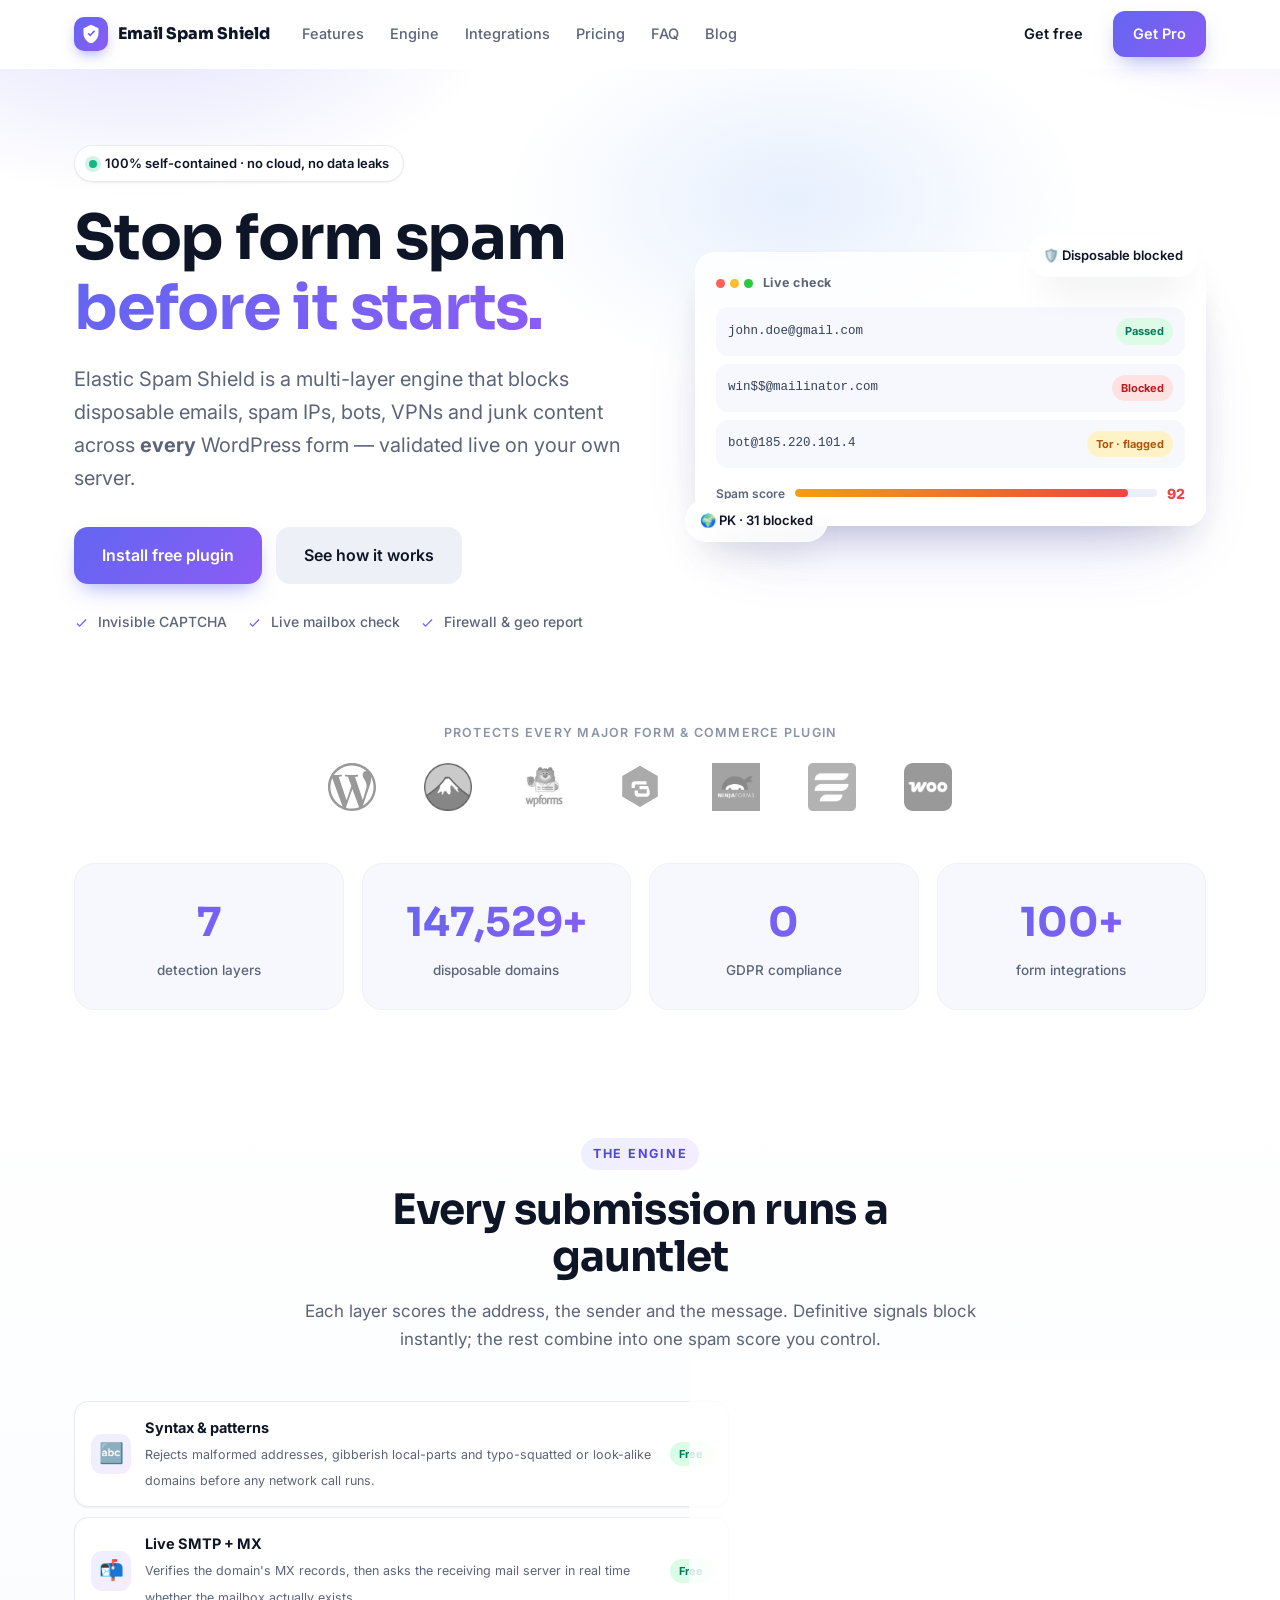
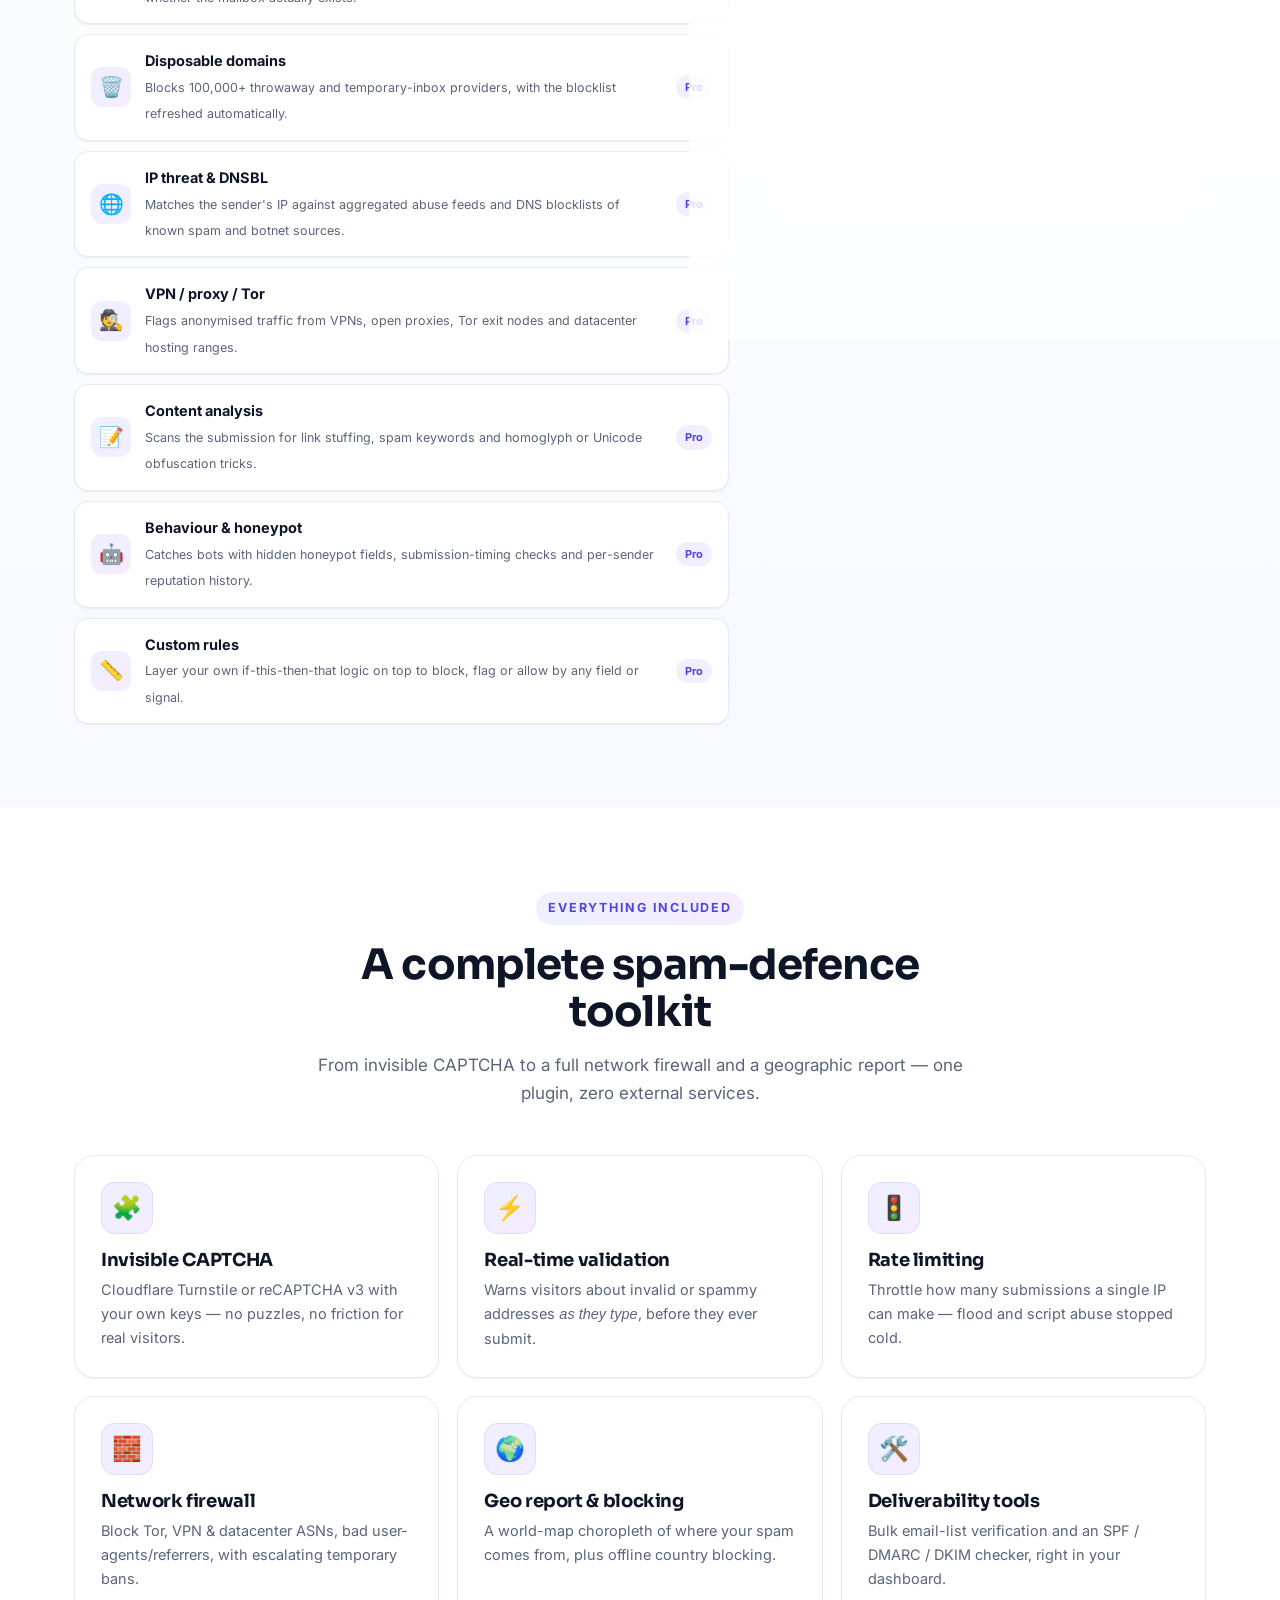
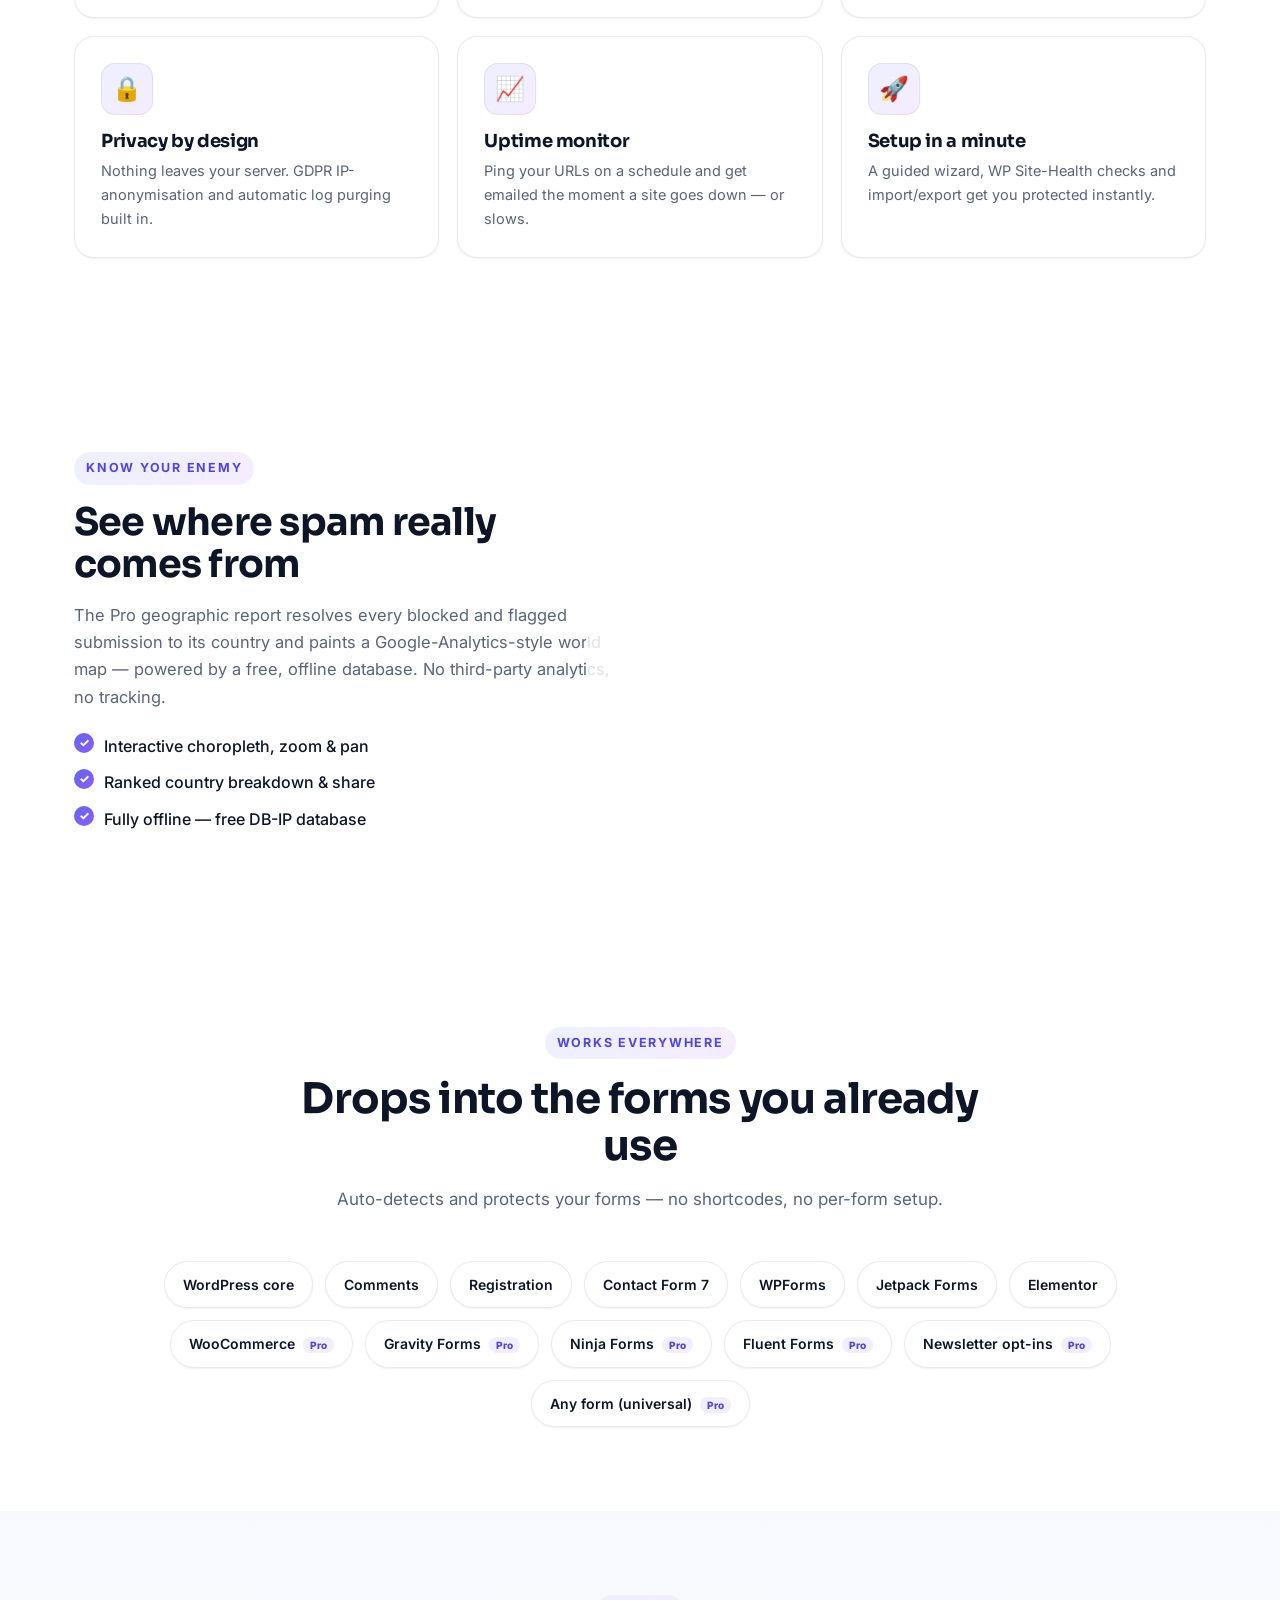
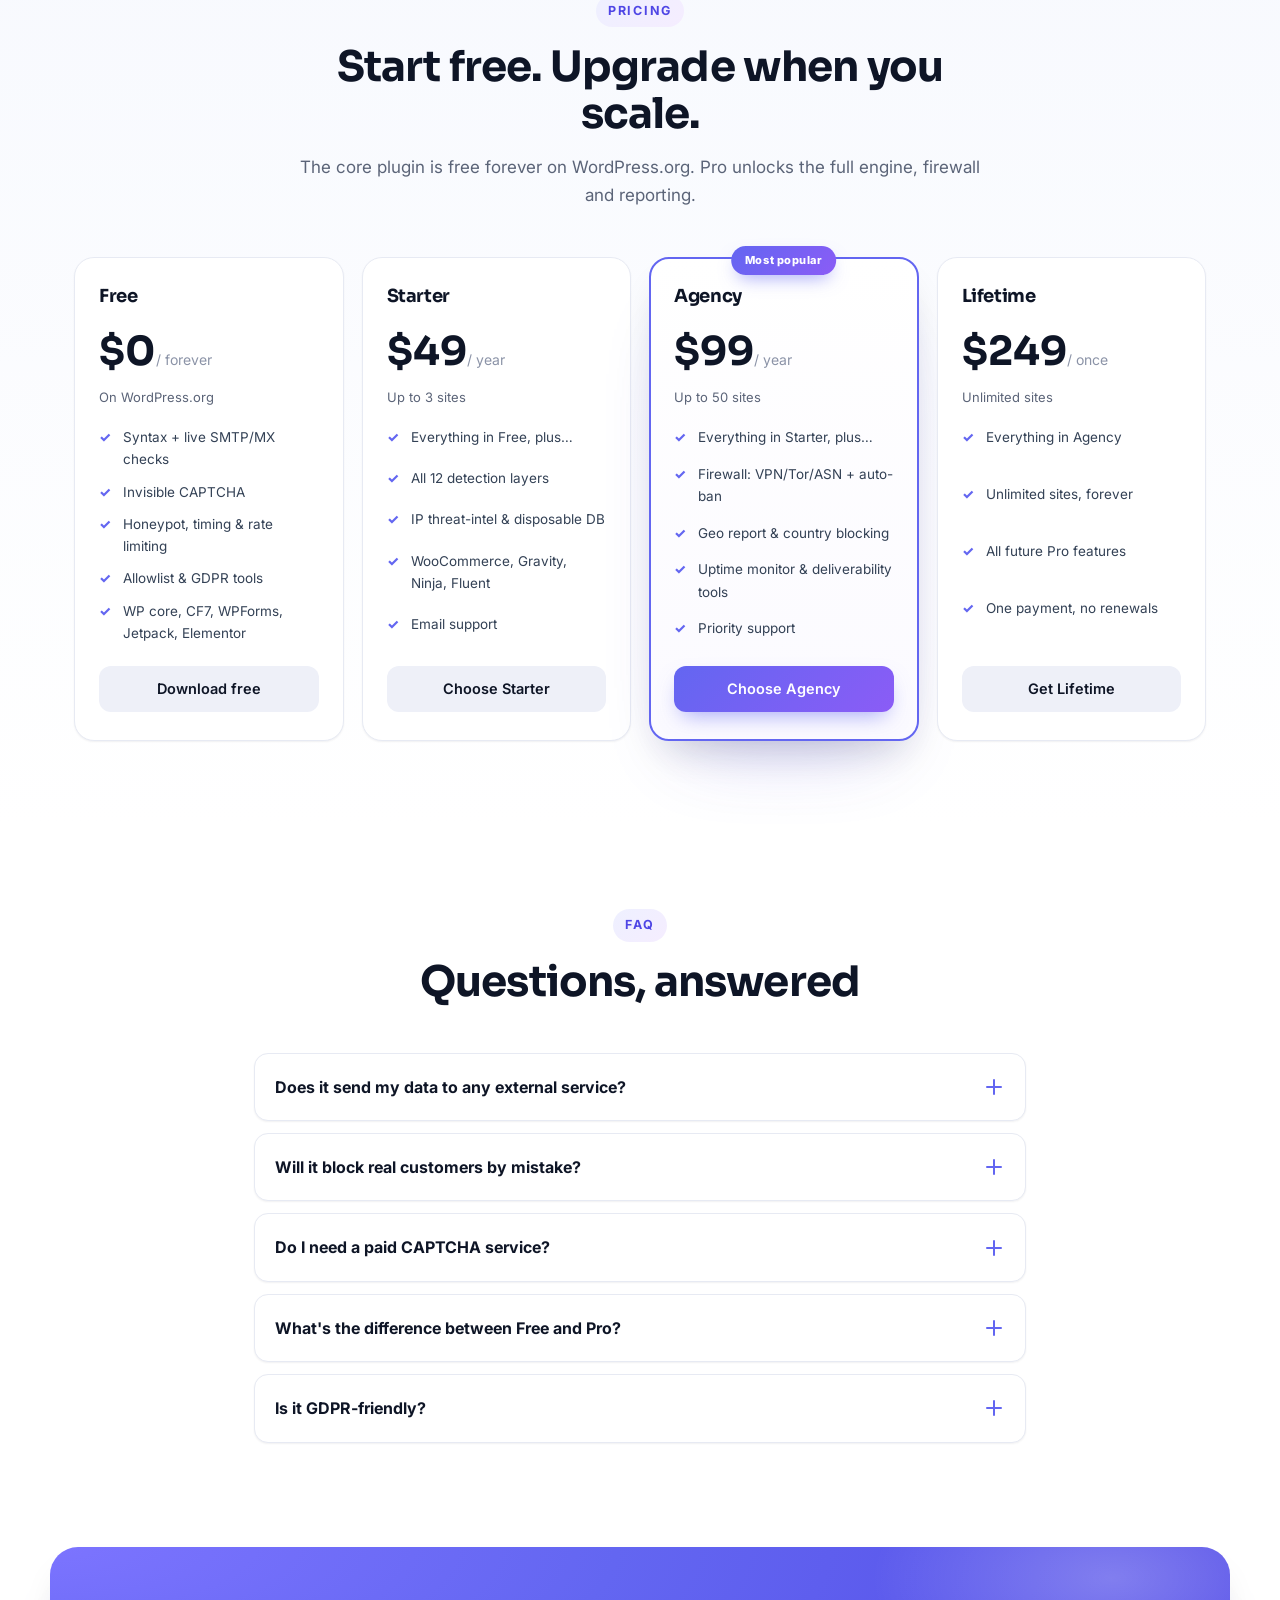
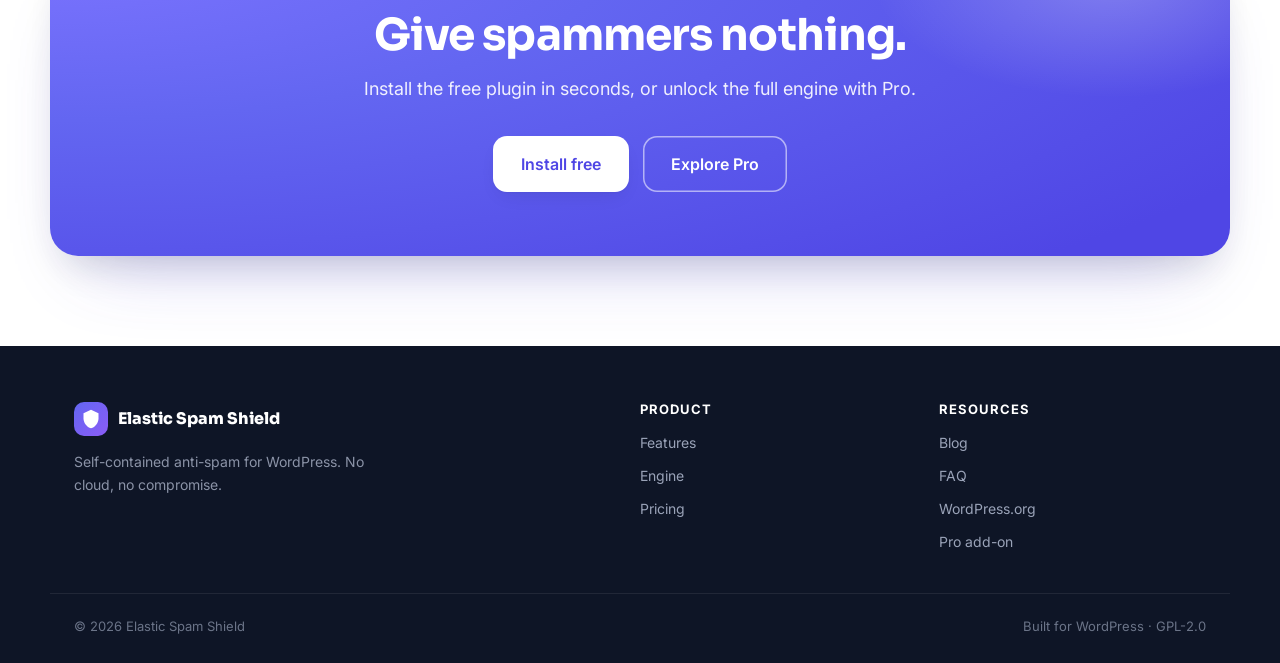
==== commit 6b49f18e: "Add files via upload" ====
--- a/index.html
+++ b/index.html
@@ -69,6 +69,7 @@
                 <a href="#integrations">Integrations</a>
                 <a href="#pricing">Pricing</a>
                 <a href="#faq">FAQ</a>
+                <a href="blog/index.html">Blog</a>
             </nav>
             <div class="nav__cta">
                 <a class="btn btn--ghost" href="https://wordpress.org/plugins/" target="_blank" rel="noopener">Get&nbsp;free</a>
@@ -148,10 +149,10 @@
         <!-- ══ Stats ═════════════════════════════════════════════════════════════ -->
         <section class="stats">
             <div class="wrap stats__grid">
-                <div class="stat reveal"><b data-count="12">0</b><span>detection layers</span></div>
-                <div class="stat reveal" data-d="1"><b data-count="100000" data-suffix="+">0</b><span>disposable domains</span></div>
-                <div class="stat reveal" data-d="2"><b data-count="0" data-text="0">0</b><span>bytes sent to the cloud</span></div>
-                <div class="stat reveal" data-d="3"><b data-count="11">0</b><span>form integrations</span></div>
+                <div class="stat reveal"><b data-count="7">0</b><span>detection layers</span></div>
+                <div class="stat reveal" data-d="1"><b data-count="148078" data-suffix="+">0</b><span>disposable domains</span></div>
+                <div class="stat reveal" data-d="2"><b data-count="0" data-text="0">GDPR</b><span>GDPR compliance</span></div>
+                <div class="stat reveal" data-d="3"><b>100+</b><span>form integrations</span></div>
             </div>
         </section>
 
@@ -166,21 +167,21 @@
                 <div class="engine__grid">
                     <ul class="layers reveal">
                         <li><span class="layers__ico">🔤</span>
-                            <div><b>Syntax &amp; patterns</b><small>Fake, gibberish &amp; typo domains</small></div><span class="layers__free">Free</span></li>
+                            <div><b>Syntax &amp; patterns</b><small>Rejects malformed addresses, gibberish local-parts and typo-squatted or look-alike domains before any network call runs.</small></div><span class="layers__free">Free</span></li>
                         <li><span class="layers__ico">📬</span>
-                            <div><b>Live SMTP + MX</b><small>Does the mailbox actually exist?</small></div><span class="layers__free">Free</span></li>
+                            <div><b>Live SMTP + MX</b><small>Verifies the domain's MX records, then asks the receiving mail server in real time whether the mailbox actually exists.</small></div><span class="layers__free">Free</span></li>
                         <li><span class="layers__ico">🗑️</span>
-                            <div><b>Disposable domains</b><small>100k+ throwaway providers</small></div><span class="layers__pro">Pro</span></li>
+                            <div><b>Disposable domains</b><small>Blocks 100,000+ throwaway and temporary-inbox providers, with the blocklist refreshed automatically.</small></div><span class="layers__pro">Pro</span></li>
                         <li><span class="layers__ico">🌐</span>
-                            <div><b>IP threat &amp; DNSBL</b><small>Aggregated abuse feeds</small></div><span class="layers__pro">Pro</span></li>
+                            <div><b>IP threat &amp; DNSBL</b><small>Matches the sender's IP against aggregated abuse feeds and DNS blocklists of known spam and botnet sources.</small></div><span class="layers__pro">Pro</span></li>
                         <li><span class="layers__ico">🕵️</span>
-                            <div><b>VPN / proxy / Tor</b><small>Anonymised traffic</small></div><span class="layers__pro">Pro</span></li>
+                            <div><b>VPN / proxy / Tor</b><small>Flags anonymised traffic from VPNs, open proxies, Tor exit nodes and datacenter hosting ranges.</small></div><span class="layers__pro">Pro</span></li>
                         <li><span class="layers__ico">📝</span>
-                            <div><b>Content analysis</b><small>Link spam, keywords, homoglyphs</small></div><span class="layers__pro">Pro</span></li>
+                            <div><b>Content analysis</b><small>Scans the submission for link stuffing, spam keywords and homoglyph or Unicode obfuscation tricks.</small></div><span class="layers__pro">Pro</span></li>
                         <li><span class="layers__ico">🤖</span>
-                            <div><b>Behaviour &amp; honeypot</b><small>Bots, timing, reputation</small></div><span class="layers__pro">Pro</span></li>
+                            <div><b>Behaviour &amp; honeypot</b><small>Catches bots with hidden honeypot fields, submission-timing checks and per-sender reputation history.</small></div><span class="layers__pro">Pro</span></li>
                         <li><span class="layers__ico">📏</span>
-                            <div><b>Custom rules</b><small>Your own if-this-then logic</small></div><span class="layers__pro">Pro</span></li>
+                            <div><b>Custom rules</b><small>Layer your own if-this-then-that logic on top to block, flag or allow by any field or signal.</small></div><span class="layers__pro">Pro</span></li>
                     </ul>
                     <div class="engine__panel reveal" data-d="1">
                         <div class="score glass">
@@ -272,20 +273,15 @@
                 </div>
                 <div class="geo__art reveal" data-d="1">
                     <div class="mapcard glass">
-                        <div class="mapcard__dots"><i></i><i></i><i></i></div>
-                        <svg class="worldmini" viewBox="0 0 200 100" aria-hidden="true">
-                    <defs><linearGradient id="og" x1="0" y1="0" x2="0" y2="1"><stop offset="0" stop-color="#fbfdff"/><stop offset="1" stop-color="#eef3fb"/></linearGradient></defs>
-                    <rect width="200" height="100" rx="10" fill="url(#og)"/>
-                    <g fill="#e6e8ec">
-                        <ellipse cx="42" cy="46" rx="22" ry="16"/><ellipse cx="70" cy="70" rx="10" ry="14"/>
-                        <ellipse cx="104" cy="40" rx="16" ry="12"/><ellipse cx="112" cy="66" rx="12" ry="12"/>
-                        <ellipse cx="150" cy="44" rx="26" ry="15"/><ellipse cx="168" cy="74" rx="9" ry="7"/>
-                    </g>
-                    <ellipse cx="140" cy="50" rx="7" ry="6" fill="#174ea6"/>
-                    <ellipse cx="150" cy="44" rx="5" ry="4" fill="#4285f4"/>
-                    <ellipse cx="104" cy="40" rx="5" ry="4" fill="#8ab4f8"/>
-                </svg>
-                        <div class="mapcard__legend"><span>Fewer</span><i style="background:#c6dafc"></i><i style="background:#8ab4f8"></i><i style="background:#4285f4"></i><i style="background:#1967d2"></i><i style="background:#174ea6"></i><span>More</span></div>
+                        <div class="mapcard__head">
+                            <span class="mapcard__dots"><i></i><i></i><i></i></span>
+                            <span class="mapcard__title">Spam origins · last 30 days</span>
+                        </div>
+                        <div class="worldmap" id="spamMap">
+                            <img class="worldmap__img" src="assets/world.svg" width="1000" height="363" alt="World map showing where blocked spam originates" loading="lazy">
+                        </div>
+                        <ol class="maprank" id="spamRank" aria-label="Top spam origin countries"></ol>
+                        <div class="mapcard__legend"><span>Fewer</span><i style="background:#8ab4f8"></i><i style="background:#4285f4"></i><i style="background:#1967d2"></i><i style="background:#174ea6"></i><i style="background:#0f3d86"></i><span>More</span></div>
                     </div>
                 </div>
             </div>
@@ -437,12 +433,13 @@
             <nav>
                 <h4>Product</h4><a href="#features">Features</a><a href="#engine">Engine</a><a href="#pricing">Pricing</a></nav>
             <nav>
-                <h4>Resources</h4><a href="#faq">FAQ</a><a href="https://wordpress.org/plugins/" target="_blank" rel="noopener">WordPress.org</a><a href="https://spamcheckers.github.io" target="_blank" rel="noopener">Pro add-on</a></nav>
+                <h4>Resources</h4><a href="blog/index.html">Blog</a><a href="#faq">FAQ</a><a href="https://wordpress.org/plugins/" target="_blank" rel="noopener">WordPress.org</a><a href="https://spamcheckers.github.io" target="_blank" rel="noopener">Pro add-on</a></nav>
         </div>
         <div class="wrap foot__bar"><span>© <span id="yr"></span> Elastic Spam Shield</span><span>Built for WordPress · GPL-2.0</span></div>
     </footer>
 
     <script src="https://checkout.freemius.com/checkout.min.js"></script>
+    <script src="assets/js/geomap.js" defer></script>
     <script src="assets/js/main.js" defer></script>
 </body>
 
--- a/assets/css/style.css
+++ b/assets/css/style.css
@@ -588,16 +588,25 @@
     flex-wrap: wrap;
     align-items: center;
     justify-content: center;
-    gap: 38px;
+    gap: 48px;
 }
 
 .logos__row img {
-    height: 30px;
+    height: 48px;
     width: auto;
     object-fit: contain;
     opacity: .62;
     filter: grayscale(1);
     transition: opacity .2s, filter .2s;
+}
+
+@media (max-width: 560px) {
+    .logos__row {
+        gap: 32px;
+    }
+    .logos__row img {
+        height: 38px;
+    }
 }
 
 .logos__row img:hover {
@@ -948,10 +957,16 @@
     padding: 16px;
 }
 
+.mapcard__head {
+    display: flex;
+    align-items: center;
+    gap: 10px;
+    margin-bottom: 12px;
+}
+
 .mapcard__dots {
     display: flex;
     gap: 5px;
-    margin-bottom: 12px;
 }
 
 .mapcard__dots i {
@@ -961,18 +976,154 @@
     background: #e2e6f0;
 }
 
-.worldmini {
+.mapcard__title {
+    font-size: 12.5px;
+    font-weight: 600;
+    color: var(--muted);
+    letter-spacing: .01em;
+}
+
+
+/* World map + volume markers */
+
+.worldmap {
+    position: relative;
+    width: 100%;
+    border-radius: 12px;
+    border: 1px solid var(--border-2);
+    background: linear-gradient(180deg, #fbfdff, #eef3fb);
+    padding: 0;
+    overflow: hidden;
+}
+
+.worldmap__img {
+    display: block;
     width: 100%;
     height: auto;
-    border-radius: 12px;
-    border: 1px solid var(--border-2);
+    aspect-ratio: 1000 / 363;
+}
+
+.mappin {
+    position: absolute;
+    width: var(--s, 10px);
+    height: var(--s, 10px);
+    margin: 0;
+    border-radius: 50%;
+    background: var(--c, #4285f4);
+    transform: translate(-50%, -50%);
+    box-shadow: 0 0 0 2px rgba(255, 255, 255, .8), 0 1px 3px rgba(16, 24, 40, .35);
+    pointer-events: auto;
+    cursor: default;
+    z-index: 1;
+}
+
+.mappin::after {
+    content: '';
+    position: absolute;
+    left: 50%;
+    top: 50%;
+    width: 100%;
+    height: 100%;
+    border-radius: 50%;
+    background: var(--c, #4285f4);
+    transform: translate(-50%, -50%);
+    opacity: .45;
+    animation: mappinPulse 2.8s ease-out infinite;
+    animation-delay: var(--delay, 0s);
+    z-index: -1;
+}
+
+@keyframes mappinPulse {
+    0% {
+        transform: translate(-50%, -50%) scale(1);
+        opacity: .5;
+    }
+    70% {
+        opacity: 0;
+    }
+    100% {
+        transform: translate(-50%, -50%) scale(3.6);
+        opacity: 0;
+    }
+}
+
+.mappin--l1 {
+    --s: 9px;
+    --c: #8ab4f8;
+}
+
+.mappin--l2 {
+    --s: 11px;
+    --c: #4285f4;
+}
+
+.mappin--l3 {
+    --s: 13px;
+    --c: #1967d2;
+}
+
+.mappin--l4 {
+    --s: 15px;
+    --c: #174ea6;
+}
+
+.mappin--l5 {
+    --s: 18px;
+    --c: #0f3d86;
+}
+
+
+/* Ranked country breakdown */
+
+.maprank {
+    list-style: none;
+    margin: 14px 0 0;
+    padding: 0;
+    display: grid;
+    gap: 8px;
+}
+
+.maprank li {
+    display: grid;
+    grid-template-columns: 92px 1fr auto;
+    align-items: center;
+    gap: 10px;
+    font-size: 12.5px;
+}
+
+.maprank__n {
+    font-weight: 600;
+    color: var(--ink-2);
+    white-space: nowrap;
+    overflow: hidden;
+    text-overflow: ellipsis;
+}
+
+.maprank__bar {
+    height: 7px;
+    border-radius: 100px;
+    background: #eceffa;
+    overflow: hidden;
+}
+
+.maprank__bar i {
+    display: block;
+    height: 100%;
+    border-radius: 100px;
+    background: var(--grad);
+}
+
+.maprank__v {
+    font-variant-numeric: tabular-nums;
+    color: var(--muted);
+    font-weight: 600;
 }
 
 .mapcard__legend {
     display: flex;
     align-items: center;
     gap: 5px;
-    margin-top: 12px;
+    margin-top: 14px;
     font-size: 11px;
     color: var(--muted-2);
 }
@@ -982,6 +1133,13 @@
     height: 10px;
     border-radius: 3px;
     display: inline-block;
+}
+
+@media (prefers-reduced-motion: reduce) {
+    .mappin::after {
+        animation: none;
+        display: none;
+    }
 }
 
 
@@ -1437,4 +1595,320 @@
     .foot__grid {
         grid-template-columns: 1fr;
     }
+}
+
+
+/* ═══════════════════════════════════════════════════════════════════
+   Blog  (list + article — reuses the site design tokens)
+   ═══════════════════════════════════════════════════════════════════ */
+
+.pagehead {
+    padding: 60px 0 26px;
+    text-align: center;
+}
+
+.pagehead .eyebrow {
+    margin-bottom: 14px;
+}
+
+.pagehead h1 {
+    font-size: clamp(32px, 5vw, 52px);
+}
+
+.pagehead p {
+    color: var(--muted);
+    max-width: 620px;
+    margin: 16px auto 0;
+    font-size: clamp(16px, 1.6vw, 19px);
+}
+
+.crumb {
+    font-size: 13px;
+    color: var(--muted-2);
+    margin: 0 0 18px;
+}
+
+.crumb a {
+    color: var(--brand-d);
+    font-weight: 600;
+}
+
+.crumb span {
+    margin: 0 7px;
+    opacity: .6;
+}
+
+
+/* ── Post grid / cards ───────────────────────────────────────────── */
+
+.postgrid {
+    display: grid;
+    grid-template-columns: repeat(3, 1fr);
+    gap: 24px;
+    padding: 20px 0 70px;
+}
+
+.postcard {
+    display: flex;
+    flex-direction: column;
+    background: var(--surface);
+    border: 1px solid var(--border);
+    border-radius: var(--r-lg);
+    overflow: hidden;
+    box-shadow: var(--sh-sm);
+    transition: transform .2s cubic-bezier(.2, .7, .3, 1), box-shadow .2s, border-color .2s;
+}
+
+.postcard:hover {
+    transform: translateY(-4px);
+    box-shadow: var(--sh-md);
+    border-color: #dfe3f2;
+}
+
+.postcard__thumb {
+    aspect-ratio: 16 / 9;
+    display: flex;
+    align-items: center;
+    justify-content: center;
+    font-size: 46px;
+    background: var(--grad);
+    color: #fff;
+}
+
+.postcard__body {
+    display: flex;
+    flex-direction: column;
+    gap: 9px;
+    padding: 20px 22px 24px;
+    flex: 1;
+}
+
+.wrap.wrap--narrow.morereads .postcard__body h2 {
+    margin: 0 0 4px !important;
+}
+
+.postcard__cat {
+    font-size: 11.5px;
+    font-weight: 500;
+    letter-spacing: .08em;
+    text-transform: uppercase;
+    color: var(--brand-d);
+}
+
+.postcard h2 {
+    font-size: 18.5px;
+    line-height: 1.32;
+}
+
+.postcard p {
+    color: var(--muted);
+    font-size: 14px;
+    margin: 0;
+    flex: 1;
+}
+
+.postcard__meta {
+    display: flex;
+    gap: 10px;
+    font-size: 12.5px;
+    color: var(--muted-2);
+    margin-top: 4px;
+}
+
+.postcard__meta span::after {
+    content: '·';
+    margin-left: 10px;
+    opacity: .6;
+}
+
+.postcard__meta span:last-child::after {
+    content: '';
+    margin: 0;
+}
+
+
+/* ── Article ─────────────────────────────────────────────────────── */
+
+.article {
+    padding: 46px 0 40px;
+}
+
+.posthead {
+    margin: 0 0 8px;
+}
+
+.posthead h1 {
+    font-size: clamp(30px, 4.4vw, 46px);
+    margin: 14px 0 0;
+}
+
+.posthead__sub {
+    font-size: clamp(17px, 1.7vw, 20px);
+    color: var(--muted);
+    margin: 16px 0 0;
+}
+
+.postmeta {
+    display: flex;
+    flex-wrap: wrap;
+    gap: 8px 16px;
+    align-items: center;
+    margin-top: 22px;
+    padding: 14px 0;
+    border-top: 1px solid var(--border-2);
+    border-bottom: 1px solid var(--border-2);
+    font-size: 13.5px;
+    color: var(--muted);
+}
+
+.postmeta b {
+    color: var(--ink-2);
+    font-weight: 600;
+}
+
+
+/* Prose typography */
+
+.prose {
+    font-size: 17px;
+    line-height: 1.8;
+    color: var(--ink-2);
+    margin-top: 30px;
+}
+
+.prose h2 {
+    font-family: var(--display);
+    font-size: clamp(22px, 2.4vw, 28px);
+    color: var(--ink);
+    margin: 42px 0 14px;
+    letter-spacing: -.01em;
+}
+
+.prose h3 {
+    font-size: 19px;
+    color: var(--ink);
+    margin: 30px 0 10px;
+}
+
+.prose p {
+    margin: 0 0 18px;
+}
+
+.prose ul,
+.prose ol {
+    margin: 0 0 18px;
+    padding-left: 22px;
+}
+
+.prose li {
+    margin: 7px 0;
+}
+
+.prose a {
+    color: var(--brand-d);
+    font-weight: 600;
+    text-decoration: underline;
+    text-underline-offset: 2px;
+    text-decoration-thickness: 1px;
+}
+
+.prose strong {
+    color: var(--ink);
+    font-weight: 700;
+}
+
+.prose blockquote {
+    margin: 24px 0;
+    padding: 14px 22px;
+    border-left: 3px solid var(--brand);
+    background: var(--bg-2);
+    border-radius: 0 12px 12px 0;
+    color: var(--muted);
+    font-style: italic;
+}
+
+.prose code {
+    background: #f1f3fb;
+    border: 1px solid var(--border-2);
+    border-radius: 6px;
+    padding: 1px 6px;
+    font-size: .88em;
+    font-family: ui-monospace, "SFMono-Regular", Menlo, Consolas, monospace;
+}
+
+.prose figure {
+    margin: 0 0 18px;
+}
+
+.callout {
+    display: flex;
+    gap: 14px;
+    margin: 26px 0;
+    padding: 18px 20px;
+    background: var(--grad-soft);
+    border: 1px solid var(--border-2);
+    border-radius: var(--r);
+    font-size: 15.5px;
+    line-height: 1.65;
+    color: var(--ink-2);
+}
+
+.callout__ico {
+    font-size: 22px;
+    line-height: 1.2;
+    flex: none;
+}
+
+.callout p {
+    margin: 0;
+}
+
+
+/* Bottom CTA inside a post */
+
+.postcta {
+    margin: 44px 0 0;
+    padding: 34px;
+    border-radius: var(--r-xl);
+    background: var(--grad);
+    color: #fff;
+    text-align: center;
+}
+
+.postcta h3 {
+    font-family: var(--display);
+    font-size: clamp(22px, 2.6vw, 27px);
+    color: #fff;
+}
+
+.postcta p {
+    color: rgba(255, 255, 255, .9);
+    margin: 10px auto 22px;
+    max-width: 460px;
+}
+
+
+/* More-reading strip */
+
+.morereads {
+    padding: 8px 0 72px;
+}
+
+.morereads h2 {
+    font-family: var(--display);
+    font-size: 18px;
+    font-weight: 600;
+    margin: 60px 0 10px;
+}
+
+@media (max-width: 900px) {
+    .postgrid {
+        grid-template-columns: repeat(2, 1fr);
+    }
+}
+
+@media (max-width: 620px) {
+    .postgrid {
+        grid-template-columns: 1fr;
+    }
 }
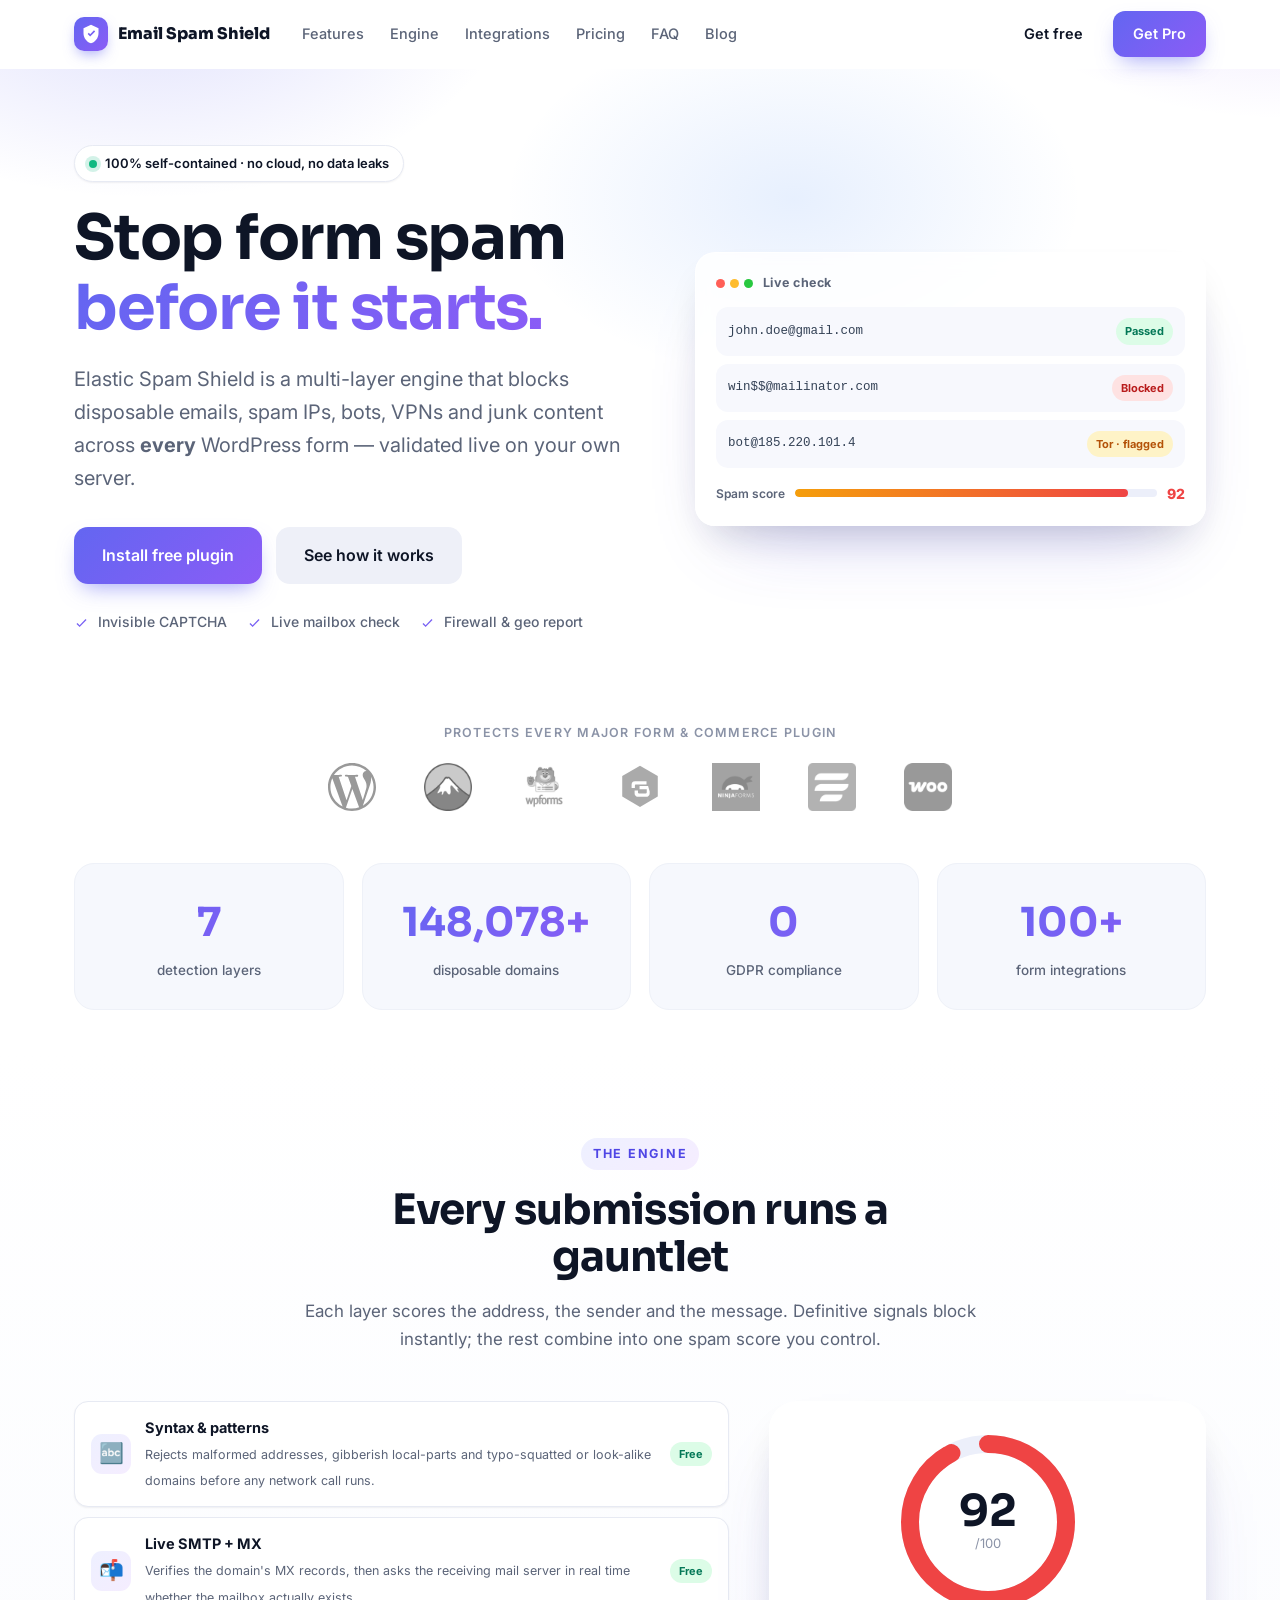
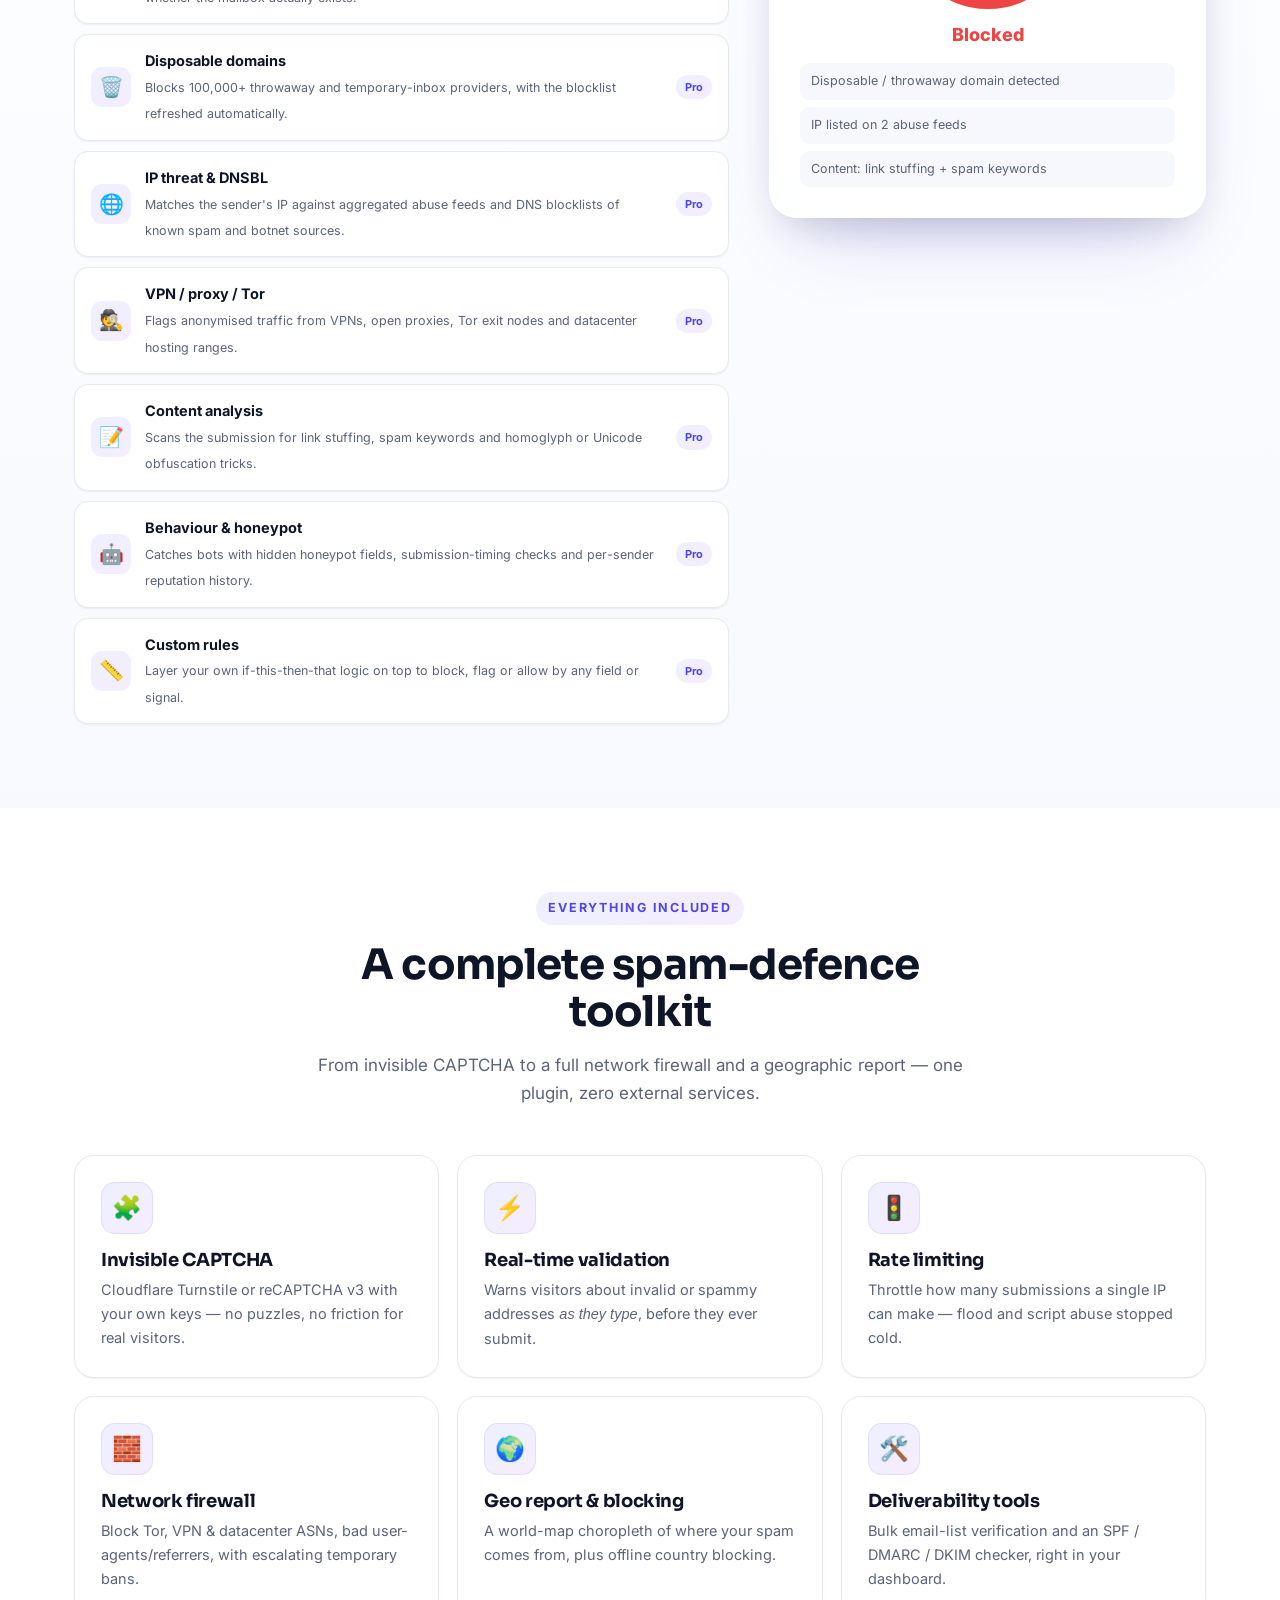
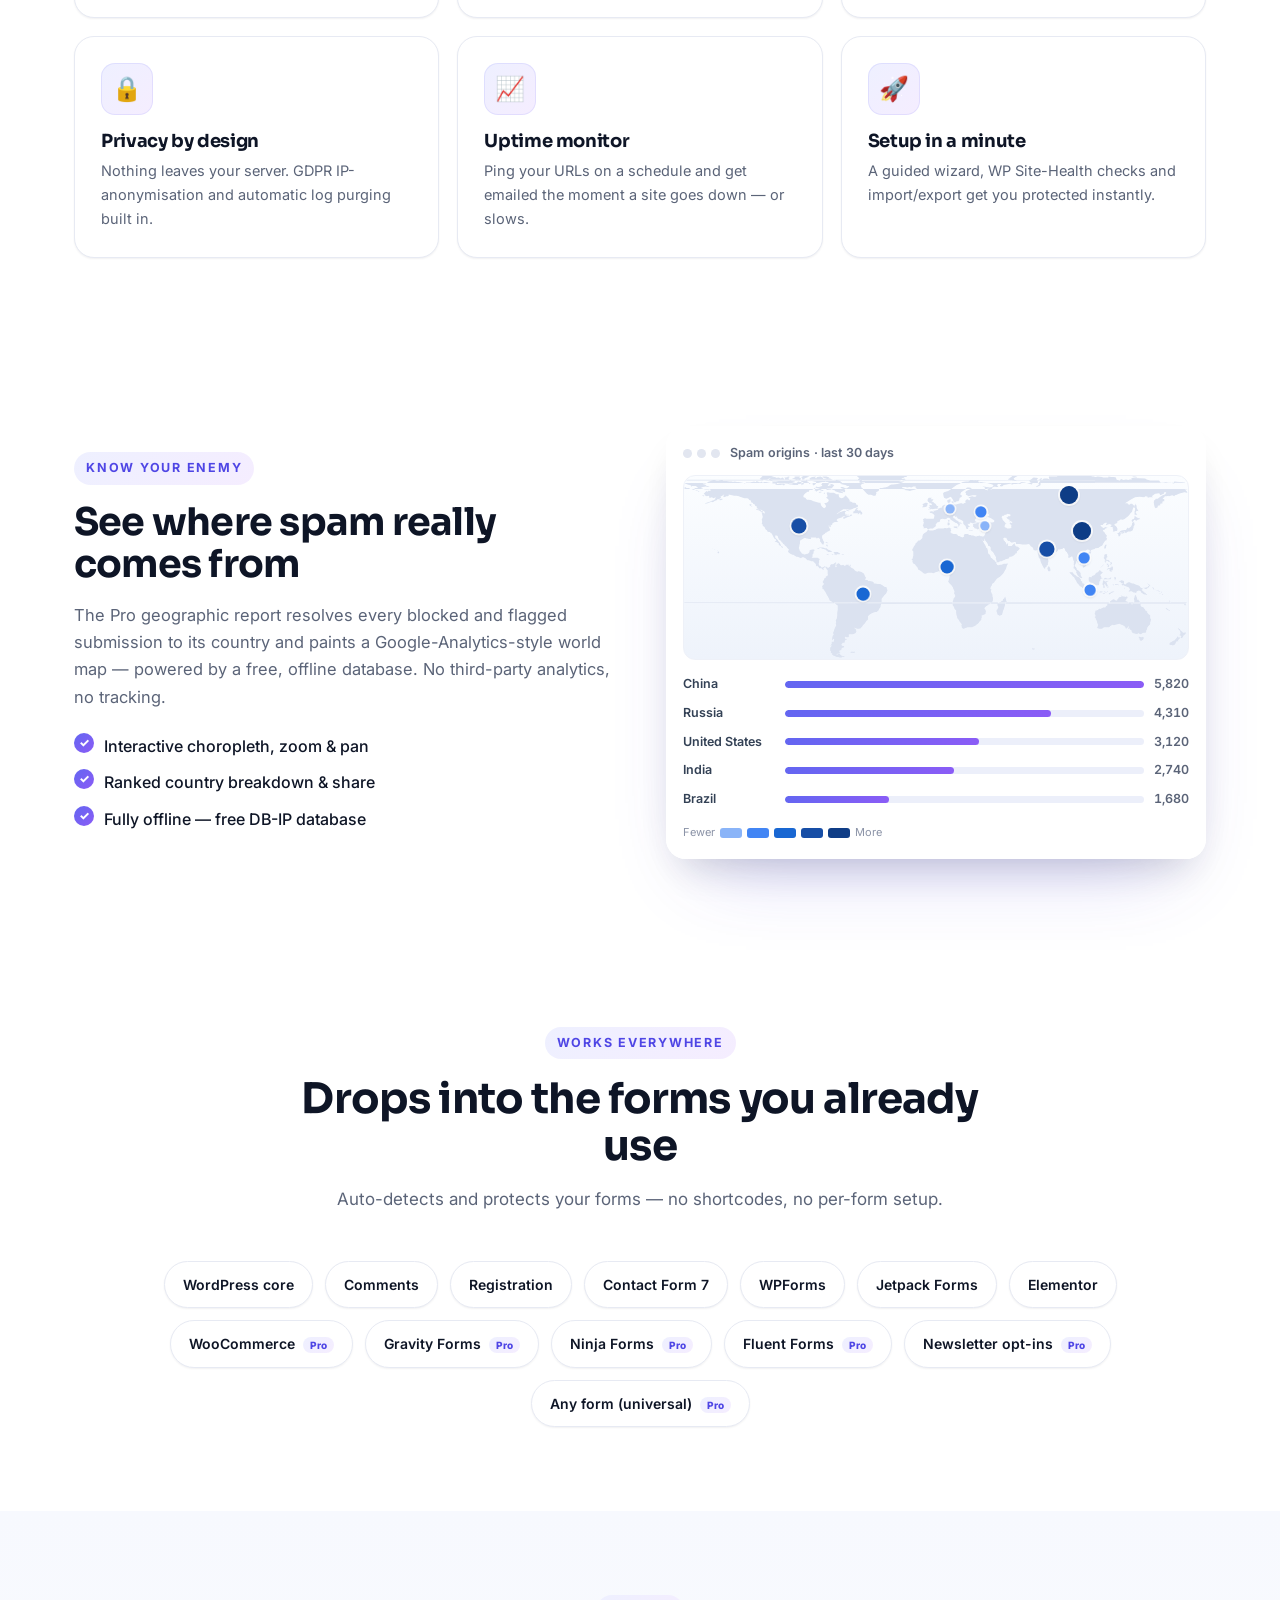
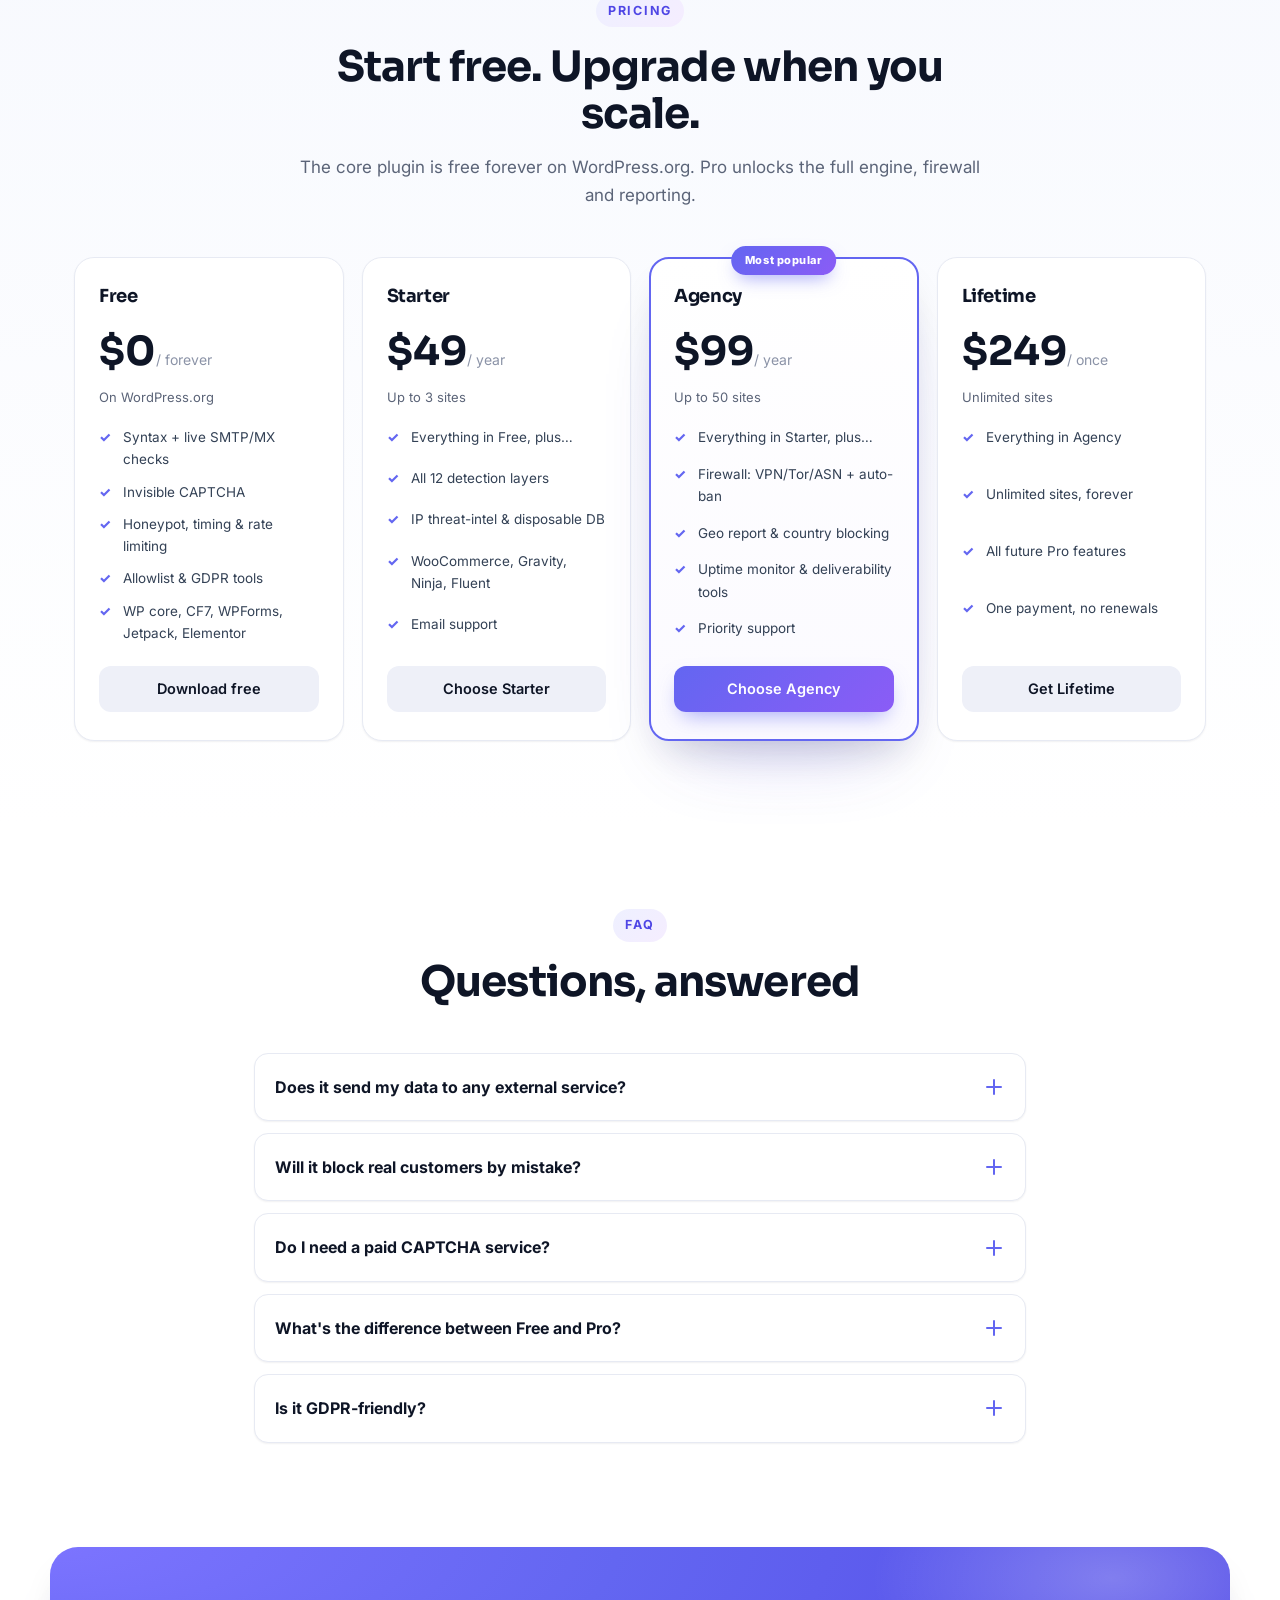
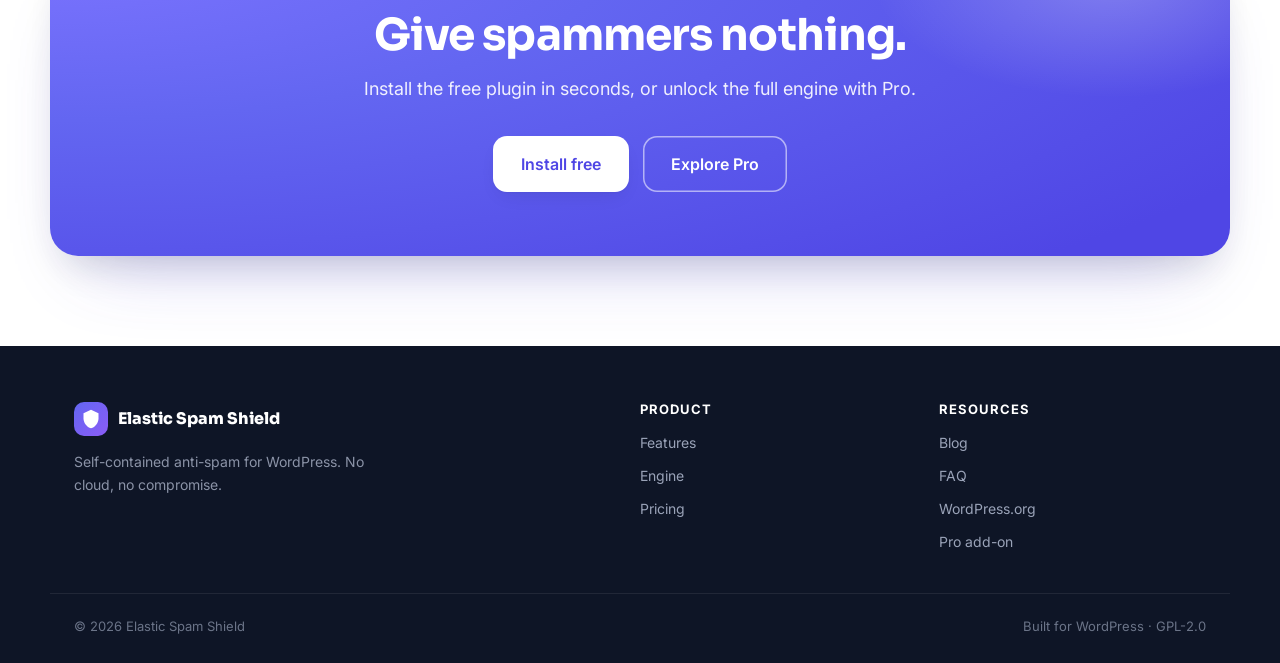
==== commit 9387b405: "Add files via upload" ====
--- a/index.html
+++ b/index.html
@@ -12,7 +12,7 @@
     <meta name="keywords" content="WordPress anti-spam plugin, contact form spam, disposable email blocker, invisible CAPTCHA, spam IP blocking, email validation WordPress, WooCommerce spam, VPN proxy blocking, country blocking WordPress">
     <meta name="author" content="Elastic Spam Shield">
     <meta name="robots" content="index, follow, max-image-preview:large">
-    <link rel="canonical" href="https://emailspamshield.com/">
+    <link rel="canonical" href="https://spamcheckers.github.io/">
     <meta name="theme-color" content="#ffffff">
     <link rel="icon" type="image/svg+xml" href="assets/icon.svg">
 
@@ -20,12 +20,12 @@
     <meta property="og:site_name" content="Elastic Spam Shield">
     <meta property="og:title" content="Elastic Spam Shield — self-contained anti-spam for WordPress">
     <meta property="og:description" content="A multi-layer engine that blocks disposable emails, spam IPs, bots, VPNs and bad content across every WordPress form — nothing leaves your server.">
-    <meta property="og:url" content="https://emailspamshield.com/">
-    <meta property="og:image" content="https://emailspamshield.com/assets/og-image.png">
+    <meta property="og:url" content="https://spamcheckers.github.io/">
+    <meta property="og:image" content="https://spamcheckers.github.io/assets/og-image.png">
     <meta name="twitter:card" content="summary_large_image">
     <meta name="twitter:title" content="Elastic Spam Shield — self-contained anti-spam for WordPress">
     <meta name="twitter:description" content="Block form, comment & registration spam with a self-contained multi-layer engine, invisible CAPTCHA, a firewall and a geo report.">
-    <meta name="twitter:image" content="https://emailspamshield.com/assets/og-image.png">
+    <meta name="twitter:image" content="https://spamcheckers.github.io/assets/og-image.png">
 
     <link rel="preconnect" href="https://fonts.googleapis.com">
     <link rel="preconnect" href="https://fonts.gstatic.com" crossorigin>
@@ -124,8 +124,6 @@
                             <div class="gauge__val">92</div>
                         </div>
                     </div>
-                    <div class="float-chip float-chip--1 glass">🛡️ Disposable blocked</div>
-                    <div class="float-chip float-chip--2 glass">🌍 PK · 31 blocked</div>
                 </div>
             </div>
         </section>
